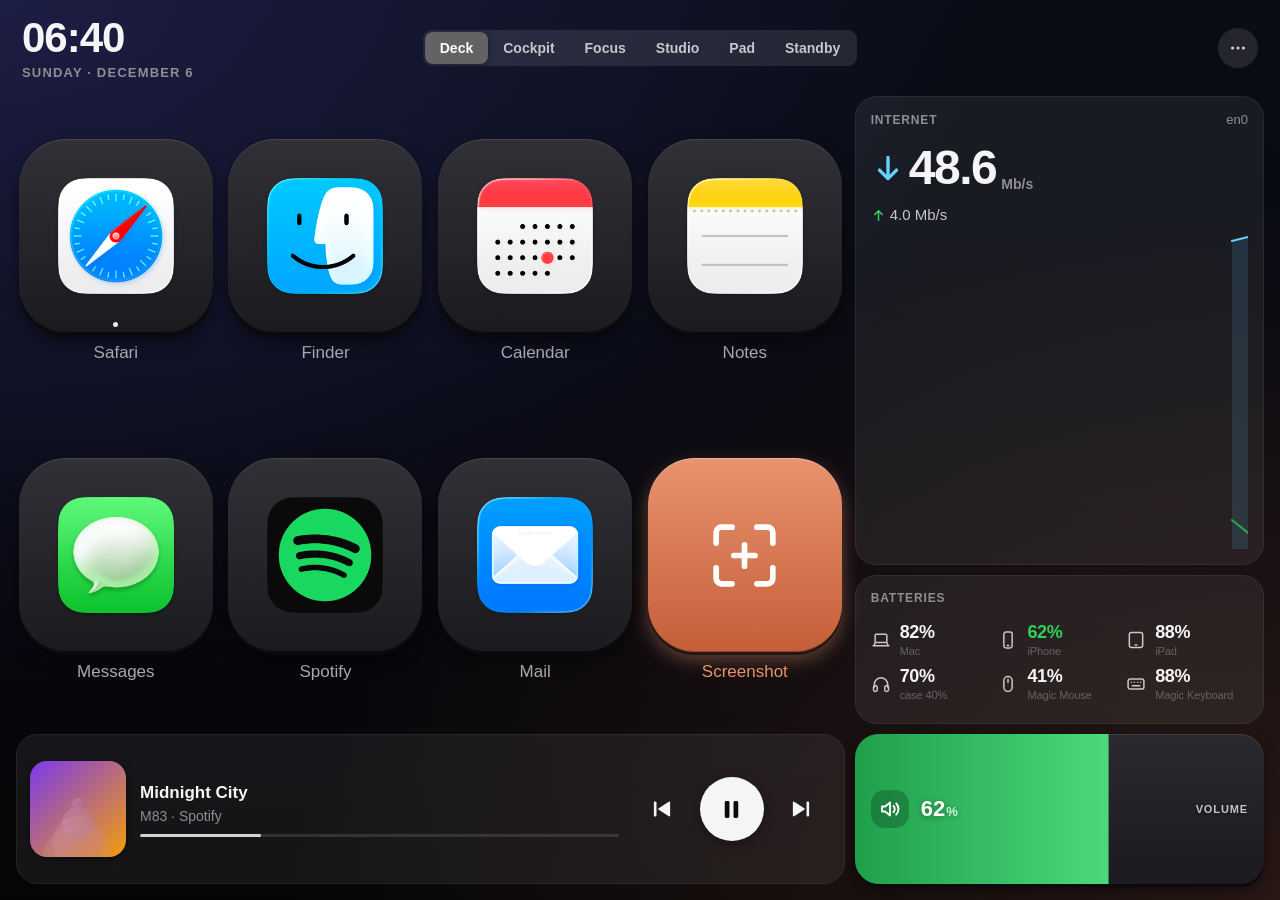
==== docs/demo-app/index.html @ d620c7aa "Review fixes; live demo with iOS-style drag" ====
<!doctype html>
<html lang="en">
<head>
<meta charset="utf-8">
<meta name="robots" content="noindex">
<title>OldPadDeck</title>
<meta name="viewport" content="width=device-width, initial-scale=1, maximum-scale=1, user-scalable=no, viewport-fit=cover">
<meta name="apple-mobile-web-app-capable" content="yes">
<meta name="mobile-web-app-capable" content="yes">
<meta name="apple-mobile-web-app-status-bar-style" content="black-translucent">
<meta name="apple-mobile-web-app-title" content="OldPadDeck">
<meta name="format-detection" content="telephone=no">
<meta name="theme-color" content="#06080c">
<link rel="apple-touch-icon" href="apple-touch-icon.png">
<link rel="icon" type="image/png" href="icons/icon-192.png">
<link rel="stylesheet" href="app.css?v=3c3d4cd746">
</head>
<body>
<div id="app"></div>
<noscript>JavaScript is required.</noscript>
<script src="app.js?v=ea0d4390f9"></script>
</body>
</html>
---- docs/demo-app/app.css ----
:root{--accent: #3b82f6;--bg: #06080c;--card: #11151d;--card-hi: #171c27;--line: rgba(255, 255, 255, .06);--text: #e8ecf3;--dim: #8a93a6;--dim2: #5b6477;--red: #ef4444;--green: #22c55e;--radius: 18px;--ease: cubic-bezier(.2, .8, .2, 1)}*{box-sizing:border-box;-webkit-tap-highlight-color:transparent;-webkit-touch-callout:none}html,body{margin:0;padding:0;width:100%;height:100%;overflow:hidden;background:var(--bg);color:var(--text);font:15px/1.3 -apple-system,BlinkMacSystemFont,SF Pro Text,Helvetica Neue,Helvetica,Arial,sans-serif;-webkit-font-smoothing:antialiased;-webkit-text-size-adjust:100%;-webkit-user-select:none;user-select:none}body{position:fixed;top:0;left:0;right:0;bottom:0}#app{position:absolute;top:0;left:0;right:0;bottom:0;overflow:hidden;background:radial-gradient(ellipse at 20% -10%,#141b2b,#06080c00 55%),radial-gradient(ellipse at 100% 110%,#120f22,#06080c00 50%),var(--bg)}input,textarea{-webkit-user-select:text;user-select:text;font:inherit;color:inherit}img{-webkit-user-drag:none}.scroll{overflow-y:auto;-webkit-overflow-scrolling:touch}.scroll-x{overflow-x:auto;-webkit-overflow-scrolling:touch}.ell{white-space:nowrap;overflow:hidden;text-overflow:ellipsis}.ell2{display:-webkit-box;-webkit-line-clamp:2;-webkit-box-orient:vertical;overflow:hidden}.dim{color:var(--dim);font-weight:400}.muted-t{color:var(--dim2);font-size:13px;padding:6px 0}.err-t{color:#fca5a5;font-size:13px;margin:-4px 0 8px}.hint-t{color:var(--dim);font-size:13px;margin:0 0 10px}.spin{display:inline-block;width:12px;height:12px;border-radius:50%;border:2px solid rgba(255,255,255,.2);border-top-color:#fff;vertical-align:-1px;animation:spin .8s linear infinite}@keyframes spin{to{transform:rotate(360deg)}}.topbar{position:absolute;top:0;left:0;right:0;height:56px;display:flex;align-items:center;padding:0 12px;z-index:20;transition:opacity .4s ease}.standalone .topbar{top:20px}.topbar.faded{opacity:0}.tb-left{display:flex;align-items:baseline;flex-shrink:0;margin-right:14px}.tb-time{font-size:20px;font-weight:600;letter-spacing:-.02em;font-variant-numeric:tabular-nums}.tb-host{margin-left:8px;font-size:13px;color:var(--dim);max-width:160px;white-space:nowrap;overflow:hidden;text-overflow:ellipsis}.tabs{position:relative;flex:1;display:flex;align-items:center;height:44px;white-space:nowrap;padding:4px;background:#ffffff09;border-radius:22px;border:1px solid var(--line)}.tabs::-webkit-scrollbar{display:none}.tab-ind{position:absolute;left:0;top:4px;height:34px;border-radius:17px;background:linear-gradient(160deg,var(--accent),rgba(30,58,138,.95));box-shadow:0 4px 14px #2563eb59;transition:transform .35s var(--ease),width .35s var(--ease);pointer-events:none}.tab{position:relative;flex-shrink:0;height:34px;line-height:34px;padding:0 14px;margin-right:2px;border-radius:17px;color:var(--dim);font-size:15px;font-weight:500;transition:color .25s;cursor:pointer}.tab.on{color:#fff}.tab-ic{margin-right:6px;font-size:16px}.tab-edit{margin-left:6px;opacity:.8;font-size:13px}.tab.add{color:var(--accent);border:1px dashed rgba(59,130,246,.5);line-height:32px;margin-left:6px}.tb-right{display:flex;align-items:center;flex-shrink:0;margin-left:10px}.tb-btn{height:40px;min-width:40px;line-height:40px;text-align:center;border-radius:20px;background:#ffffff0d;border:1px solid var(--line);margin-left:8px;font-size:17px;color:var(--text);cursor:pointer;transition:background .2s,transform .12s}.tb-btn:active{transform:scale(.94)}.tb-btn.wide{padding:0 14px;font-size:15px;font-weight:600}.tb-btn.on{background:#f59e0b38;border-color:#f59e0b8c}.tb-btn.done,.tb-btn.accent{background:var(--accent);border-color:transparent;color:#fff}.conn-dot{width:10px;height:10px;border-radius:50%;margin:0 6px 0 4px;background:#64748b}.conn-dot.open{background:var(--green);box-shadow:0 0 8px #22c55ecc}.conn-dot.connecting{background:#f59e0b;animation:blink 1s ease infinite}.conn-dot.closed{background:var(--red)}@keyframes blink{50%{opacity:.3}}.stage-wrap{position:absolute}.stage{position:relative}.page{position:absolute;top:0;left:0;will-change:transform}.page.prev{pointer-events:none;z-index:0}.page.enter-r{animation:enterR .34s var(--ease) both;z-index:1}.page.enter-l{animation:enterL .34s var(--ease) both;z-index:1}@keyframes enterR{0%{transform:translate3d(70px,0,0);opacity:0}to{transform:none;opacity:1}}@keyframes enterL{0%{transform:translate3d(-70px,0,0);opacity:0}to{transform:none;opacity:1}}.modeview{position:relative}.wf{position:absolute}.wf-in{position:absolute;top:0;left:0;right:0;bottom:0}.wf.editing .wf-in{pointer-events:none;transform:scale(.965);transition:transform .25s var(--ease)}.wf.dragging{z-index:30;transition:none}.wf.dragging .wf-in{opacity:.92}.wf.resizing{z-index:30}.wf.settle{transition:transform .22s var(--ease)}.modeview.edit .wf:not(.dragging):not(.resizing):not(.settle-size){transition:transform .26s var(--ease)}.modeview.edit.snap .wf:not(.settle):not(.dragging):not(.resizing){transition:none}.wf.settle-size{transition:width .22s var(--ease),height .22s var(--ease)}.wf-edit{position:absolute;top:0;left:0;right:0;bottom:0;border-radius:var(--radius);border:2px dashed rgba(96,165,250,.55);background:#3b82f60f;cursor:move;animation:editIn .25s var(--ease) both}.wf.dragging .wf-edit{border-style:solid;border-color:var(--accent);background:#3b82f61f}@keyframes editIn{0%{opacity:0}to{opacity:1}}.wf-del,.wf-swap{position:absolute;top:5px;width:30px;height:30px;display:flex;align-items:center;justify-content:center;border-radius:50%;color:#fff;border:2px solid var(--bg);z-index:2;cursor:pointer;box-shadow:0 2px 8px #00000073}.wf-del{left:5px;background:#ef4444}.wf-swap{right:5px;background:var(--accent)}.wf-del:after,.wf-swap:after{content:"";position:absolute;top:-7px;left:-7px;right:-7px;bottom:-7px}.wf-del:active,.wf-swap:active{transform:scale(.9)}.wf-tag{position:absolute;top:11px;left:50%;transform:translate(-50%);white-space:nowrap;font-size:11px;color:#bfdbfe;background:#0f172ad9;padding:2px 7px;border-radius:8px}.wf-handle{position:absolute;right:-3px;bottom:-3px;width:44px;height:44px;cursor:nwse-resize;z-index:2}.wf-handle i{position:absolute;right:8px;bottom:8px;width:24px;height:24px;border-radius:50%;background:var(--accent);border:2px solid var(--bg)}.wf-handle i:after{content:"";position:absolute;right:5px;bottom:5px;width:8px;height:8px;border-right:2px solid #fff;border-bottom:2px solid #fff}.cells i{position:absolute;border-radius:14px;border:1px dashed rgba(255,255,255,.07)}.cells i.free{display:flex;align-items:center;justify-content:center;color:#93c5fd73;border-color:#60a5fa38;cursor:pointer;transition:background .15s ease,color .15s ease}.cells i.free:active{background:#3b82f629;color:#bfdbfe}.ghost{position:absolute;border-radius:var(--radius);background:#22c55e24;border:2px solid rgba(34,197,94,.7);z-index:25;transition:left .12s ease,top .12s ease,width .12s ease,height .12s ease;pointer-events:none}.ghost.bad{background:#ef444424;border-color:#ef4444bf}.edit-hint{position:absolute;bottom:18px;left:50%;transform:translate(-50%);background:#0f172af2;border:1px solid rgba(96,165,250,.4);color:#bfdbfe;padding:9px 16px;border-radius:20px;font-size:14px;z-index:40;white-space:nowrap;animation:toastIn .3s var(--ease) both;pointer-events:none}.card{position:absolute;top:0;left:0;right:0;bottom:0;border-radius:var(--radius);background:linear-gradient(170deg,var(--card-hi),var(--card) 60%);border:1px solid var(--line);padding:14px;overflow:hidden;display:flex;flex-direction:column}.card.bare{background:none;border-color:transparent}.lbl{display:flex;justify-content:space-between;align-items:center;font-size:11px;text-transform:uppercase;letter-spacing:.08em;color:#7c869a;font-weight:600;margin-bottom:6px;white-space:nowrap;min-height:15px}.lbl-t{overflow:hidden;text-overflow:ellipsis}.lbl-r{margin-left:8px;text-transform:none;letter-spacing:0;font-weight:500;color:var(--dim);overflow:hidden;text-overflow:ellipsis}.big{font-size:34px;font-weight:600;letter-spacing:-.03em;line-height:1.05;font-variant-numeric:tabular-nums}.big small{font-size:.5em;font-weight:500;color:var(--dim);letter-spacing:0}.big-s{font-size:24px;font-weight:600;letter-spacing:-.02em;font-variant-numeric:tabular-nums}.sub{font-size:13px;color:var(--dim);margin-top:4px;font-variant-numeric:tabular-nums}.sub.center{text-align:center}.sub-inline{font-size:12px}.v-inline{color:var(--text);font-size:15px}.kv{display:flex;justify-content:space-between;align-items:baseline;font-size:14px;padding:6px 0;border-bottom:1px solid var(--line)}.kv span{color:var(--dim);margin-right:10px}.kv b{font-weight:600;text-align:right;overflow:hidden;text-overflow:ellipsis;white-space:nowrap}.kv:last-child{border-bottom:0}.bar{height:8px;border-radius:4px;background:#ffffff12;overflow:hidden;margin-top:8px;flex-shrink:0}.bar i{display:block;height:100%;width:100%;border-radius:4px;background:var(--accent);transform-origin:0 50%;transition:transform .6s var(--ease)}.bar-lg{height:14px;border-radius:7px;margin-top:10px}.bar-thin{height:5px;margin-top:4px}.ring{position:relative;flex-shrink:0}.ring svg{display:block}.ring-v{transition:stroke-dashoffset .8s var(--ease),stroke .4s}.ring-c{position:absolute;top:0;left:0;right:0;bottom:0;display:flex;flex-direction:column;align-items:center;justify-content:center}.ring-v-t{font-weight:600;font-variant-numeric:tabular-nums}.chart{display:block}.chart-box{flex:1;margin-top:6px;min-height:0;overflow:hidden}.mini{align-items:center;justify-content:center;text-align:center;padding:8px}.mini-ic{font-size:22px;line-height:1}.mini-v{font-size:20px;font-weight:600;margin-top:4px;font-variant-numeric:tabular-nums;white-space:nowrap}.mini-l{font-size:11px;color:var(--dim);text-transform:uppercase;letter-spacing:.08em;margin-top:2px}.bare.mini{flex-direction:row}.bare.mini .mini-ic{font-size:18px;margin-right:6px}.bare.mini .mini-l{display:none}.bare.mini .mini-v{font-size:17px;font-weight:500;color:#aeb7c9;margin-top:0}.unavail{align-items:center;justify-content:center;text-align:center}.ua-icon{font-size:28px;opacity:.6}.key{position:absolute;top:0;left:0;right:0;bottom:0;border-radius:20px;display:flex;flex-direction:column;align-items:center;justify-content:center;overflow:hidden;cursor:pointer;background:linear-gradient(160deg,#252c3b,#141821);box-shadow:inset 0 1px #ffffff14,0 2px 6px #00000059;color:#b9c2d3;transition:transform .14s var(--ease),background .3s,color .3s}.key:before{content:"";position:absolute;left:22%;right:22%;top:0;height:2px;border-radius:0 0 2px 2px;background:var(--k1);opacity:.55}.key.down{transform:scale(.93)}.key.lit{background:linear-gradient(160deg,var(--k1),var(--k2));color:#fff;box-shadow:inset 0 1px #ffffff40,0 0 22px -2px var(--k1)}.key.lit:before{opacity:0}.key.row{flex-direction:row;justify-content:flex-start;padding:0 16px}.key.row .k-icon{margin:0 12px 0 0}.key.row .k-label{text-align:left}.k-icon{line-height:1;margin-bottom:7px;display:flex;align-items:center;justify-content:center}.k-emoji{line-height:1}.k-app{display:block;border-radius:22%}.k-app-wrap{position:relative;display:block;flex-shrink:0}.k-app-wrap .k-app{position:absolute;top:0;left:0}.k-app.pending{opacity:0}.k-app-fb{position:absolute;top:0;left:0;right:0;bottom:0;display:flex;align-items:center;justify-content:center}.k-label{font-weight:500;text-align:center;padding:0 6px;max-width:100%;overflow:hidden;text-overflow:ellipsis;white-space:nowrap;line-height:1.15}.k-dot{position:absolute;bottom:7px;left:50%;width:5px;height:5px;margin-left:-2.5px;border-radius:50%;background:#e2e8f0;box-shadow:0 0 6px #fff}.k-flash{position:absolute;top:0;left:0;right:0;bottom:0;border-radius:inherit;background:radial-gradient(circle at 50% 50%,#ffffff59,#fff0 70%);opacity:0;pointer-events:none;animation:flash .45s ease-out}@keyframes flash{0%{opacity:1;transform:scale(.6)}to{opacity:0;transform:scale(1.4)}}.shake-0,.shake-1{animation:shake .4s ease}.shake-1{animation-name:shake2}@keyframes shake{0%,to{transform:translate(0)}10%,80%{box-shadow:inset 0 0 0 3px #ef4444,0 0 18px #ef444499}20%,60%{transform:translate(-6px)}40%{transform:translate(6px)}}@keyframes shake2{0%,to{transform:translate(0)}10%,80%{box-shadow:inset 0 0 0 3px #ef4444,0 0 18px #ef444499}20%,60%{transform:translate(-6px)}40%{transform:translate(6px)}}.keys{position:absolute;top:0;left:0;right:0;bottom:0;display:grid;grid-gap:8px}.keys.card{padding:8px;display:grid}.keys>.key{position:relative;top:auto;left:auto;right:auto;bottom:auto}.slider{position:absolute;top:0;left:0;right:0;bottom:0;border-radius:22px;overflow:hidden;background:#161b25;border:1px solid var(--line);cursor:pointer;transition:transform .2s var(--ease)}.slider.drag{transform:scale(1.02)}.sl-track{position:absolute;top:0;left:0;right:0;bottom:0}.sl-fill{position:absolute;top:0;left:0;right:0;bottom:0;background:linear-gradient(0deg,var(--k2),var(--k1));transition:transform .18s ease-out}.slider.vert .sl-fill{transform-origin:50% 100%}.slider.horiz .sl-fill{transform-origin:0 50%;background:linear-gradient(90deg,var(--k2),var(--k1))}.slider.drag .sl-fill{transition:none}.slider.muted .sl-fill{background:linear-gradient(0deg,#2b3242,#3b4357)}.slider.disabled{opacity:.45}.sl-info{position:absolute;left:0;right:0;bottom:0;padding:12px 6px 14px;text-align:center;pointer-events:auto}.slider.horiz .sl-info{top:0;display:flex;align-items:center;padding:0 16px;text-align:left}.sl-icon{font-size:26px;line-height:1;margin-bottom:6px;display:inline-block;padding:6px;border-radius:14px;background:#0000002e}.slider.horiz .sl-icon{margin:0 12px 0 0}.sl-val{font-size:24px;font-weight:700;color:#fff;font-variant-numeric:tabular-nums;text-shadow:0 1px 6px rgba(0,0,0,.35)}.sl-val small{font-size:13px;font-weight:600;opacity:.8;margin-left:1px}.sl-lbl{font-size:11px;text-transform:uppercase;letter-spacing:.08em;color:#ffffffbf;margin-top:2px;font-weight:600;text-shadow:0 1px 4px rgba(0,0,0,.4)}.slider.horiz .sl-lbl{margin:0 0 0 auto}.slider.small .sl-icon{font-size:18px;padding:3px;margin-bottom:2px}.slider.small .sl-val{font-size:16px}.slider.small .sl-info{padding:6px 2px 8px}.out-list{flex:1;min-height:0}.out-row{display:flex;align-items:center;height:44px;padding:0 12px;margin-bottom:6px;border-radius:12px;background:#ffffff09;border:1px solid transparent;transition:background .25s,border-color .25s,transform .12s;cursor:pointer}.out-row.down{transform:scale(.97)}.out-row.on{background:#22c55e24;border-color:#22c55e73}.out-ic{font-size:18px;margin-right:10px}.out-name{flex:1;font-size:15px;font-weight:500;white-space:nowrap;overflow:hidden;text-overflow:ellipsis}.out-sub{font-size:12px;font-weight:400;opacity:.6}.out-dot{width:10px;height:10px;border-radius:50%;border:2px solid #3b4357;flex-shrink:0;margin-left:8px}.out-row.on .out-dot{background:var(--green);border-color:var(--green);box-shadow:0 0 8px var(--green)}.windows{padding:10px}.tiles{flex:1;display:grid;grid-template-columns:repeat(3,1fr);grid-gap:7px;min-height:0}.tile{position:relative;border-radius:11px;background:#ffffff0a;display:flex;align-items:center;justify-content:center;transition:transform .12s,background .2s;cursor:pointer;overflow:hidden}.tile.down{transform:scale(.92);background:#3b82f640}.tile-screen{position:relative;width:70%;height:56%;border-radius:4px;border:1.5px solid #4b5568}.tile-screen i{position:absolute;background:linear-gradient(160deg,#60a5fa,#2563eb);border-radius:2px}.cores{flex:1;display:flex;align-items:flex-end;min-height:24px;margin-top:10px}.cores i{flex:1;height:100%;margin-right:3px;border-radius:3px;background:#ffffff0d;position:relative;overflow:hidden}.cores i:last-child{margin-right:0}.cores b{position:absolute;left:0;right:0;bottom:0;height:100%;border-radius:3px;transform-origin:50% 100%;transition:transform .7s var(--ease)}.mem-body{flex:1;display:flex;align-items:center;justify-content:center;min-height:0}.bat-row{display:flex;align-items:center;justify-content:space-between}.batt{position:relative;width:58px;height:26px;border:2px solid #64748b;border-radius:7px;padding:2px;margin-left:10px;flex-shrink:0}.batt:after{content:"";position:absolute;right:-6px;top:7px;width:3px;height:8px;border-radius:0 2px 2px 0;background:#64748b}.batt i{display:block;height:100%;width:100%;border-radius:3px;transform-origin:0 50%;transition:transform .8s var(--ease)}.batt .bolt{position:absolute;top:0;left:0;right:0;text-align:center;line-height:20px;font-size:14px;color:#fff;text-shadow:0 0 4px #000}.batt.charging i{animation:charge 2.4s ease-in-out infinite}@keyframes charge{50%{opacity:.65}}.stat-tiles{flex:1;display:grid;grid-gap:8px;margin-top:12px;align-content:end}.stat{background:#ffffff0a;border-radius:12px;padding:9px;min-width:0}.stat span{display:block;font-size:11px;color:var(--dim);white-space:nowrap;overflow:hidden;text-overflow:ellipsis}.stat b{display:block;font-size:18px;font-weight:600;margin-top:3px;white-space:nowrap;font-variant-numeric:tabular-nums}.net-rates{display:flex;align-items:baseline;font-size:22px;font-weight:600;font-variant-numeric:tabular-nums;letter-spacing:-.02em}.net-rates .rx{color:#7dd3fc;margin-right:18px}.net-rates .tx{color:#f9a8d4}.net-rates.stack{flex-direction:column;align-items:flex-start;font-size:17px}.net-rates.stack .rx{margin:0 0 2px}.output.compact{justify-content:center;padding:10px}.output.compact .out-row{margin:0;height:100%;max-height:64px}.out-cycle{color:var(--dim);margin-left:8px;font-size:16px}.weather.narrow{align-items:center;text-align:center;padding:8px}.weather.narrow .wx-main{flex-direction:column}.disk-row{display:flex;align-items:baseline}.procs{flex:1;min-height:0}.proc{position:relative;display:flex;align-items:center;height:30px;margin-bottom:4px;padding:0 10px;border-radius:8px;font-size:14px;overflow:hidden;transition:transform .12s,background .2s}.proc.down{background:#ef444433;transform:scale(.98)}.proc-bar{position:absolute;left:0;top:0;bottom:0;width:100%;background:linear-gradient(90deg,#3b82f62e,#3b82f60f);transform-origin:0 50%;transition:transform .7s var(--ease)}.proc-n{position:relative;flex:1;white-space:nowrap;overflow:hidden;text-overflow:ellipsis}.proc-n{min-width:40px}.proc-c{position:relative;width:56px;flex-shrink:0;text-align:right;font-variant-numeric:tabular-nums;font-weight:600}.proc-m{position:relative;width:74px;flex-shrink:0;text-align:right;color:var(--dim);font-variant-numeric:tabular-nums}.bt-row{display:flex;align-items:center;margin-bottom:9px}.bt-ic{font-size:18px;width:28px}.bt-main{flex:1;min-width:0}.bt-top{display:flex;justify-content:space-between;font-size:13px}.bt-top b{white-space:nowrap;flex-shrink:0}.bt-n{white-space:nowrap;overflow:hidden;text-overflow:ellipsis;margin-right:6px}.art{position:relative;flex-shrink:0;border-radius:12px;overflow:hidden;background-size:cover;display:flex;align-items:center;justify-content:center}.art img{position:absolute;top:0;left:0;width:100%;height:100%;object-fit:cover}.art-note{color:#ffffffd9;font-weight:700}.np-compact{flex-direction:row;align-items:center;padding:12px}.np-txt{flex:1;min-width:0;margin:0 12px}.np-title{font-size:16px;font-weight:600}.np-sub{font-size:13px;color:var(--dim);margin-top:2px}.np-ambient{position:absolute;top:0;left:0;right:0;bottom:0;display:flex;align-items:center;justify-content:center;color:#aeb7c9;font-size:17px;padding:0 8px}.np-ambient .ell{margin-left:8px}.np-prog{position:relative;height:6px;border-radius:3px;background:#ffffff1f;overflow:hidden;margin-top:14px}.np-prog.thin{height:4px;margin-top:8px}.np-prog i{position:absolute;top:0;left:0;bottom:0;width:100%;background:#fff;border-radius:3px;transform-origin:0 50%;transition:transform 1s linear}.np-times{display:flex;justify-content:space-between;font-size:12px;color:var(--dim);margin-top:6px;font-variant-numeric:tabular-nums}.np-big{align-items:center;justify-content:center;padding:22px}.np-glow{position:absolute;top:0;left:0;right:0;bottom:0;opacity:.22;transition:opacity 1s}.np-fade{position:absolute;top:0;left:0;right:0;bottom:0;background:linear-gradient(180deg,#11151d33,#11151dd9 55%,#11151d)}.np-big.side .np-fade{background:linear-gradient(90deg,#11151d33,#11151dd9 55%,#11151d)}.np-art-wrap{position:relative}.np-art-wrap .art{box-shadow:0 18px 40px -12px #000000b3;border-radius:18px}.np-big.playing .np-art-wrap{animation:breathe 6s ease-in-out infinite}@keyframes breathe{50%{transform:scale(1.015)}}.np-info{position:relative;width:100%;margin-top:18px}.np-big.side{flex-direction:row}.np-big.side .np-info{margin:0 0 0 26px;flex:1;min-width:0}.np-title2{font-weight:700;letter-spacing:-.02em;line-height:1.15}.np-sub2{font-size:15px;color:#b6bfd0;margin-top:4px}.transport{display:flex;align-items:center;justify-content:center;margin-top:10px}.tbtn{display:flex;align-items:center;justify-content:center;border-radius:50%;margin:0 10px;background:#ffffff0f;transition:transform .12s var(--ease),background .2s;cursor:pointer;flex-shrink:0}.tbtn.big{background:#f8fafc;color:#0b0d12;box-shadow:0 6px 20px -6px #ffffff59}.tbtn.down{transform:scale(.88)}.media-w{flex-direction:row;align-items:center;justify-content:center;padding:10px}.media-w .transport{margin-top:0}.media-w.with-title{justify-content:space-between}.media-t{min-width:0;flex:1;margin-right:10px}.pomodoro{align-items:center}.pomodoro .lbl{align-self:stretch}.pomo-ring{flex:1;display:flex;align-items:center;justify-content:center;min-height:0}.pomo-time{font-weight:700;letter-spacing:-.03em;font-variant-numeric:tabular-nums}.pomo-phase{font-size:13px;font-weight:700;text-transform:uppercase;letter-spacing:.12em;margin-top:2px}.pomodoro.ph-work .ring.run:after{content:"";position:absolute;top:0;left:0;right:0;bottom:0;border-radius:50%;box-shadow:0 0 44px -4px #f9731680;opacity:0;animation:glowO 3s ease-in-out infinite;pointer-events:none}@keyframes glowO{50%{opacity:1}}.pomo-dnd{font-size:13px;color:#fb923c;margin:6px 0 2px}.pomo-btns{display:flex;justify-content:center;margin-top:10px}.pbtn{height:46px;line-height:46px;padding:0 20px;border-radius:23px;margin:0 5px;background:#ffffff12;font-weight:600;font-size:15px;transition:transform .12s;cursor:pointer;white-space:nowrap}.pbtn.primary{background:linear-gradient(160deg,#fb923c,#c2410c);color:#fff;box-shadow:0 6px 18px -6px #f9731699}.ph-break .pbtn.primary{background:linear-gradient(160deg,#4ade80,#15803d)}.pbtn.down{transform:scale(.93)}.pomodoro.compact{justify-content:center;padding:8px}.rem-list{flex:1;min-height:0}.rem{display:flex;align-items:center;min-height:40px;padding:6px 4px;border-bottom:1px solid var(--line);transition:transform .12s,opacity .3s;cursor:pointer}.rem.down{transform:scale(.98)}.rem-box{width:24px;height:24px;border-radius:50%;border:2px solid #4b5568;margin-right:12px;text-align:center;line-height:20px;font-size:13px;font-weight:800;flex-shrink:0;transition:background .25s,border-color .25s}.rem.done .rem-box{background:#f97316;border-color:#f97316;color:#fff}.rem-t{font-size:15px;white-space:nowrap;overflow:hidden;text-overflow:ellipsis;min-width:0}.rem.done .rem-t{color:var(--dim2);text-decoration:line-through}.fs-row{display:flex;align-items:flex-end;justify-content:space-between;flex:1}.focusstats.tall .fs-row{flex-direction:column;align-items:flex-start;justify-content:space-around}.clock{align-items:center;justify-content:center;text-align:center}.clock-t{font-weight:600;letter-spacing:-.04em;line-height:1;font-variant-numeric:tabular-nums;white-space:nowrap}.clock.ambient .clock-t{font-weight:200;background:linear-gradient(180deg,#fff,#9fb0cf);-webkit-background-clip:text;color:transparent}.clock-d{color:var(--dim);margin-top:.5em}.weather{justify-content:center}.wx-main{display:flex;align-items:center}.wx-e{line-height:1;margin-right:8px}.wx-t{font-weight:600;letter-spacing:-.03em;font-variant-numeric:tabular-nums}.weather.ambient{align-items:center}.weather.ambient .wx-t{font-weight:300;color:#cbd5e1}.weather.ambient .sub{text-align:center}.trackpad{padding:0}.tp-surface{position:relative;flex:1;margin:8px;border-radius:14px;border:1px dashed #333a4a;background:radial-gradient(ellipse at 50% 40%,#3b82f60d,#0000 70%);overflow:hidden;transition:border-color .3s,background .3s}.trackpad.active .tp-surface{border-color:#60a5fa99}.tp-hint{position:absolute;top:50%;left:0;right:0;transform:translateY(-50%);text-align:center;color:#5b6477;font-size:15px;padding:0 20px;pointer-events:none;transition:opacity .3s}.trackpad.active .tp-hint{opacity:.25}.tp-ic{font-size:34px;margin-bottom:10px;opacity:.6}.tp-hint2{font-size:12px;margin-top:8px;color:#4b5466}.tp-dots i{position:absolute;top:0;left:0;width:56px;height:56px;border-radius:50%;background:radial-gradient(circle,#93c5fd73,#3b82f600 70%);opacity:0;transition:opacity .2s;pointer-events:none}.tp-btns{display:flex;height:56px;margin:0 8px 8px}.tp-btn{flex:1;border-radius:12px;background:#ffffff0d;text-align:center;line-height:56px;color:var(--dim);font-weight:600;transition:transform .12s,background .2s;cursor:pointer}.tp-btn:first-child{margin-right:8px}.tp-btn.down{transform:scale(.97);background:#3b82f640;color:#fff}.textinput{justify-content:center;padding:8px 10px}.ti-form{display:flex;align-items:center;margin:0;height:100%;max-height:64px}.ti-ic{font-size:20px;margin:0 10px 0 4px}.ti-form input{flex:1;min-width:0;height:100%;border:0;outline:0;border-radius:12px;background:#ffffff0f;padding:0 14px;font-size:17px;-webkit-appearance:none}.ti-k,.ti-send{height:100%;min-width:52px;padding:0 14px;display:flex;align-items:center;justify-content:center;border-radius:12px;margin-left:8px;background:#ffffff0f;font-size:18px;transition:transform .12s,background .2s;cursor:pointer}.ti-send{font-size:15px;font-weight:700;color:var(--dim)}.ti-send.ready{background:var(--accent);color:#fff}.ti-k.down,.ti-send.down{transform:scale(.94)}.banner{position:absolute;top:64px;left:50%;transform:translate(-50%);z-index:60;background:#7f1d1df2;color:#fff;padding:9px 18px;border-radius:20px;font-size:14px;font-weight:600;white-space:nowrap;animation:toastIn .3s var(--ease) both}.standalone .banner{top:84px}.asleep{position:absolute;top:0;left:0;right:0;bottom:0;z-index:70;background:radial-gradient(circle at 30% 20%,#131b2c,#04060a 70%);display:flex;flex-direction:column;align-items:center;justify-content:center;text-align:center;animation:fadeIn .6s ease both}.asleep-time{font-size:150px;font-weight:200;letter-spacing:-.05em;line-height:1;font-variant-numeric:tabular-nums}.asleep-date{font-size:22px;color:var(--dim);margin-top:12px}.asleep-msg{margin-top:46px;font-size:18px;font-weight:600;color:#cbd5e1}.asleep-hint{margin-top:8px;font-size:14px;color:var(--dim2);max-width:420px}.asleep-dot{margin-top:18px}@keyframes fadeIn{0%{opacity:0}to{opacity:1}}.toast{position:absolute;bottom:24px;left:50%;transform:translate(-50%);z-index:80;background:#1e2432f7;border:1px solid rgba(255,255,255,.1);padding:11px 18px;border-radius:22px;font-size:15px;white-space:nowrap;display:flex;align-items:center;animation:toastIn .3s var(--ease) both;box-shadow:0 10px 30px #00000080;max-width:90%}.toast span:first-child{overflow:hidden;text-overflow:ellipsis}.toast.error{background:#7f1d1df7}.toast.say{background:#1e2950f7;border-color:#60a5fa66}.toast-undo{margin-left:16px;color:#93c5fd;font-weight:700;cursor:pointer}@keyframes toastIn{0%{opacity:0;transform:translate(-50%,12px)}to{opacity:1;transform:translate(-50%)}}.crash-notice{position:fixed;bottom:24px;left:50%;transform:translate(-50%);z-index:200;background:#7f1d1df7;color:#fff;padding:11px 18px;border-radius:22px;font:600 15px -apple-system,sans-serif;white-space:nowrap;box-shadow:0 10px 30px #00000080;cursor:pointer}.idle-shield{position:absolute;top:0;left:0;right:0;bottom:0;z-index:50}.tts{position:absolute;top:0;left:0;right:0;bottom:0;z-index:90;background:#04060af0;display:flex;flex-direction:column;align-items:center;justify-content:center;cursor:pointer;animation:fadeIn .4s ease both}.tts-name{font-size:26px;font-weight:700;margin-top:18px;letter-spacing:-.02em}.tts-pulse{position:relative;margin-top:46px;padding:14px 28px;border-radius:30px;background:var(--accent);font-weight:700;font-size:18px}.tts-pulse i{position:absolute;top:0;left:0;right:0;bottom:0;border-radius:30px;border:2px solid var(--accent);animation:pulse 1.8s ease-out infinite}.tts-pulse span{position:relative}@keyframes pulse{0%{transform:scale(1);opacity:.9}to{transform:scale(1.35,1.7);opacity:0}}.tts-hint{margin-top:18px;color:var(--dim);font-size:14px}.splash{position:absolute;top:0;left:0;right:0;bottom:0;display:flex;flex-direction:column;align-items:center;justify-content:center}.splash-name{font-size:24px;font-weight:700;margin-top:18px}.splash-sub{color:var(--dim);margin-top:12px}.sheet-wrap{position:absolute;top:0;left:0;right:0;bottom:0;z-index:100;display:flex;align-items:center;justify-content:center}.sheet-bg{position:absolute;top:0;left:0;right:0;bottom:0;background:#0000009e;animation:fadeIn .2s ease both}.sheet{position:relative;width:560px;max-width:94%;max-height:88%;display:flex;flex-direction:column;background:#121722;border:1px solid rgba(255,255,255,.08);border-radius:22px;box-shadow:0 24px 60px #0009;animation:sheetIn .32s var(--ease) both}.sheet.wide{width:720px}@keyframes sheetIn{0%{opacity:0;transform:translate3d(0,40px,0) scale(.98)}to{opacity:1;transform:none}}.sheet-h{display:flex;align-items:center;justify-content:space-between;padding:16px 18px 12px;border-bottom:1px solid var(--line)}.sheet-t{font-size:19px;font-weight:700;white-space:nowrap;overflow:hidden;text-overflow:ellipsis;margin-right:12px}.sheet-ic{margin-right:8px}.sheet-b{padding:6px 18px 18px;flex:1;min-height:0}.sheet-f{padding:12px 18px;border-top:1px solid var(--line);display:flex;justify-content:flex-end}.sheet.confirm{width:420px;padding:24px}.confirm-t{font-size:18px;font-weight:600;margin-bottom:20px;line-height:1.35}.sec-t{font-size:13px;font-weight:700;text-transform:uppercase;letter-spacing:.08em;color:#7c869a;margin:22px 0 8px}.about{color:var(--dim);font-size:13px}.btn{display:inline-block;height:44px;line-height:44px;padding:0 18px;border-radius:12px;background:#ffffff12;font-weight:600;font-size:15px;text-align:center;cursor:pointer;transition:transform .12s,background .2s;white-space:nowrap}.btn:active{transform:scale(.96)}.btn.small{height:36px;line-height:36px;padding:0 14px;font-size:14px;border-radius:10px}.btn.accent{background:var(--accent);color:#fff}.btn.danger{color:#fca5a5;background:#ef44441f}.btn.danger.solid{background:#dc2626;color:#fff}.btn.disabled{opacity:.35;pointer-events:none}.btn-row{display:flex;align-items:center}.btn-row .btn{margin-right:8px}.btn-row.end{justify-content:flex-end}.btn-row.end .btn{margin:0 0 0 10px}.inline{display:flex;align-items:center}.inline .tin{flex:1;margin-right:8px}.frow{display:flex;align-items:center;justify-content:space-between;padding:10px 0;border-bottom:1px solid var(--line)}.frow.col{flex-direction:column;align-items:stretch}.frow.col .frow-l{margin-bottom:8px}.frow-l{font-size:15px;font-weight:500;color:#cfd6e4;margin-right:14px;flex-shrink:0}.frow-h{font-size:12px;color:var(--dim);font-weight:400;margin-top:2px}.frow-c{min-width:0}.frow:not(.col) .frow-c{flex:1;display:flex;justify-content:flex-end}.tin{height:42px;border-radius:10px;border:1px solid rgba(255,255,255,.1);background:#0b0e15;padding:0 12px;font-size:16px;outline:0;width:100%;max-width:360px;-webkit-appearance:none}.tin:focus{border-color:var(--accent)}.tin.emoji{width:70px;text-align:center;font-size:24px;flex-shrink:0}.emoji-in{display:flex;align-items:center}.emoji-sug{flex:1;white-space:nowrap;margin-left:10px;padding:4px 0}.es{display:inline-block;font-size:24px;padding:4px 6px;border-radius:8px;cursor:pointer}.es.on{background:#3b82f64d}.switch{position:relative;width:52px;height:32px;border-radius:16px;background:#2b3242;transition:background .25s;cursor:pointer;flex-shrink:0}.switch i{position:absolute;top:3px;left:3px;width:26px;height:26px;border-radius:50%;background:#fff;transition:transform .25s var(--ease);box-shadow:0 2px 4px #0000004d}.switch.on i{transform:translate(20px)}.chips{display:flex;flex-wrap:wrap;justify-content:flex-end;margin:-3px}.frow.col .chips,.chips.wrap{justify-content:flex-start}.chip{padding:8px 12px;margin:3px;border-radius:10px;background:#ffffff0f;font-size:14px;cursor:pointer;transition:background .2s;white-space:nowrap}.chip.on{background:var(--accent);color:#fff}.stepper{display:flex;align-items:center}.st-b{width:40px;height:36px;line-height:36px;text-align:center;border-radius:10px;background:#ffffff12;font-size:20px;cursor:pointer}.st-v{min-width:64px;text-align:center;font-weight:600;font-variant-numeric:tabular-nums}.swatches{display:flex;flex-wrap:wrap;justify-content:flex-end}.sw{width:32px;height:32px;border-radius:50%;margin:3px;cursor:pointer;border:2px solid transparent;transition:transform .15s}.sw.on{border-color:#fff;transform:scale(1.12)}.act-grid{display:grid;grid-template-columns:repeat(5,1fr);grid-gap:6px}.act{display:flex;flex-direction:column;align-items:center;justify-content:center;text-align:center;padding:8px 4px;border-radius:12px;background:#ffffff0b;border:1px solid transparent;cursor:pointer;min-height:64px}.act.on{background:#3b82f62e;border-color:var(--accent)}.act-ic{font-size:20px}.act-l{font-size:11px;color:#cbd5e1;margin-top:4px;line-height:1.15}.act-detail{margin-top:12px;padding:12px;border-radius:14px;background:#ffffff08}.picker-list{max-height:260px;overflow-y:auto;-webkit-overflow-scrolling:touch;margin-top:8px}.pick-row{display:flex;align-items:center;padding:6px 8px;border-radius:10px;cursor:pointer}.pick-row img{margin-right:12px;border-radius:7px}.pick-row.current{background:#ffffff0d}.pick-row .chev{margin-left:auto;color:var(--accent);font-size:14px}.combo{display:flex;flex-direction:column}.combo-prev{font-size:26px;font-weight:600;margin:8px 0;letter-spacing:.08em}.kprev-row{display:flex;flex-wrap:wrap;margin:-4px}.kprev{width:72px;height:72px;margin:4px;border-radius:14px;display:flex;flex-direction:column;align-items:center;justify-content:center;font-size:24px;cursor:pointer;border:2px solid transparent;overflow:hidden}.kprev small{font-size:10px;margin-top:3px;max-width:64px;overflow:hidden;text-overflow:ellipsis;white-space:nowrap;color:#e2e8f0}.kprev.on{border-color:#fff}.kprev.add{background:#ffffff0d;border:1px dashed rgba(255,255,255,.2);color:var(--accent)}.key-sub{margin-top:12px;padding:10px 12px;border-radius:14px;background:#ffffff08}.key-sub-bar{display:flex}.key-sub-bar .btn{margin-right:8px}.catalog .cat{margin-top:14px}.cat-t{font-size:12px;font-weight:700;text-transform:uppercase;letter-spacing:.08em;color:#7c869a;margin-bottom:8px}.cat-g{display:grid;grid-template-columns:repeat(4,1fr);grid-gap:8px}.cat-i{display:flex;flex-direction:column;align-items:center;padding:12px 6px;border-radius:14px;background:linear-gradient(160deg,#1c2230,#141821);border:1px solid var(--line);cursor:pointer;transition:transform .12s;text-align:center}.cat-i:active{transform:scale(.96)}.cat-i.on{border-color:var(--accent)}.cat-ic{font-size:28px}.cat-l{font-size:13px;font-weight:600;margin-top:6px}.cat-s{font-size:11px;color:var(--dim2);margin-top:2px}.cat-app{border-radius:9px}.cat-app+.cat-l{max-width:100%;overflow:hidden;text-overflow:ellipsis;white-space:nowrap}.cat-hint{margin-top:10px;text-transform:none;letter-spacing:0;font-weight:600}.pairing,.install{position:absolute;top:0;left:0;right:0;bottom:0;display:flex;align-items:center;justify-content:center}.pair-side{width:400px;margin-right:60px;text-align:center;display:flex;flex-direction:column;align-items:center}.pair-app{font-size:15px;color:var(--dim);margin-top:14px;font-weight:600}.pair-title{font-size:30px;font-weight:700;letter-spacing:-.02em;margin-top:8px;text-align:center}.pair-hint{font-size:16px;color:var(--dim);margin-top:10px;line-height:1.4}.pin-dots{display:flex;justify-content:center;margin-top:30px}.pin-dots i{width:18px;height:18px;border-radius:50%;border:2px solid #4b5568;margin:0 8px;transition:background .15s,border-color .15s,transform .15s}.pin-dots i.on{background:var(--accent);border-color:var(--accent);transform:scale(1.1)}.pair-err{min-height:22px;margin-top:16px;color:#fca5a5;font-size:15px;line-height:1.35;text-align:center}.pinpad{display:grid;grid-template-columns:repeat(3,96px);grid-template-rows:repeat(4,96px);grid-gap:16px}.pk{border-radius:50%;background:linear-gradient(160deg,#252c3b,#141821);box-shadow:inset 0 1px #ffffff14;display:flex;align-items:center;justify-content:center;font-size:36px;font-weight:400;cursor:pointer;transition:transform .1s,background .15s}.pk:active{transform:scale(.92);background:var(--accent)}.pk.del{background:none;box-shadow:none;font-size:28px;color:var(--dim)}.install{flex-direction:column;text-align:center;padding:0 40px}.steps{list-style:none;padding:0;margin:28px 0 18px;text-align:left}.steps li{display:flex;align-items:center;font-size:19px;margin-bottom:18px}.step-n{width:34px;height:34px;line-height:34px;text-align:center;border-radius:50%;background:var(--accent);font-weight:700;margin-right:16px;flex-shrink:0;font-size:16px}.share-ic,.add-ic{margin-left:10px;color:#60a5fa;display:inline-flex}.install-arrow{position:absolute;top:8px;right:120px;font-size:34px;color:#60a5fa;animation:bob 1.4s ease-in-out infinite}@keyframes bob{50%{transform:translateY(-8px)}}@media(max-width:800px){.pairing{flex-direction:column}.pair-side{margin:0 0 30px;width:90%}.tab{padding:0 11px}.act-grid{grid-template-columns:repeat(4,1fr)}.cat-g{grid-template-columns:repeat(3,1fr)}}:root{--bg: #050507;--text: #f5f5f7;--dim: #8e8e93;--dim2: #636366;--label: #aeaeb2;--line: rgba(255, 255, 255, .08);--card-bg: rgba(255, 255, 255, .065);--card-edge: rgba(255, 255, 255, .12);--radius: 22px;--green: #30d158;--red: #ff453a}html,body{font-family:-apple-system,BlinkMacSystemFont,SF Pro Text,SF Pro Display,Helvetica Neue,Helvetica,Arial,sans-serif}#app{background:radial-gradient(ellipse at 0% 0%,#5e5ce638,#0000 55%),radial-gradient(ellipse at 100% 100%,#d977572b,#0000 55%),linear-gradient(180deg,#0a0c16,#050507)}.ic{display:inline-block;vertical-align:middle;flex-shrink:0}.header{position:absolute;top:0;left:0;right:0;height:96px;padding:0 22px;display:flex;align-items:center;z-index:20;transition:opacity .4s ease}.standalone .header{top:20px}.header.compact{height:58px;padding:0 12px}.header.faded{opacity:0}.hd-left{flex:1 1 0;min-width:0}.hd-mid{flex:0 1 auto;min-width:0;display:flex;justify-content:center}.hd-right{flex:1 1 0;min-width:0;display:flex;justify-content:flex-end}.hd-clock{line-height:1}.hd-time{font-family:SF Pro Rounded,-apple-system,Helvetica Neue,sans-serif;font-size:42px;font-weight:700;letter-spacing:-1px;font-variant-numeric:tabular-nums}.hd-date{margin-top:7px;font-size:13px;font-weight:600;letter-spacing:.09em;text-transform:uppercase;color:var(--dim);white-space:nowrap}.header.compact .hd-time{font-size:26px;letter-spacing:-.5px}.hd-actions{display:flex;align-items:center}.cdot{display:inline-block;width:9px;height:9px;border-radius:50%;background:#636366;margin-right:8px;flex-shrink:0}.cdot.open{background:var(--green)}.cdot.connecting{background:#ffd60a;animation:blink 1s ease infinite}.cdot.closed{background:var(--red)}.hd-pinned{color:#ff9f0a;margin-right:12px;display:flex}.round-btn{width:40px;height:40px;border-radius:20px;display:flex;align-items:center;justify-content:center;color:#d1d1d6;background:#7676803d;cursor:pointer;transition:transform .12s,background .2s}.round-btn.on,.round-btn:active{background:#76768073}.pill{height:38px;padding:0 16px;border-radius:19px;display:flex;align-items:center;font-size:15px;font-weight:600;background:#7676803d;color:#fff;margin-left:8px;cursor:pointer;white-space:nowrap}.pill .ic{margin-right:6px}.pill.accent{background:#0a84ff}.seg{position:relative;display:flex;align-items:center;height:36px;padding:2px;border-radius:10px;background:#7676803d;white-space:nowrap;max-width:100%}.seg::-webkit-scrollbar{display:none}.seg-ind{position:absolute;left:0;top:2px;height:32px;border-radius:8px;background:#636366;box-shadow:0 1px 4px #0006;transition:transform .32s cubic-bezier(.2,.8,.2,1),width .32s cubic-bezier(.2,.8,.2,1);pointer-events:none}.seg-i{position:relative;flex-shrink:0;height:32px;line-height:32px;padding:0 15px;font-size:14px;font-weight:600;color:#c7c7cc;border-radius:8px;cursor:pointer;transition:color .25s;display:flex;align-items:center}.seg-i.on{color:#fff}.seg-edit{margin-left:6px;opacity:.8}.seg-i.add{color:#0a84ff;padding:0 12px}.dots{display:flex;align-items:center;height:32px}.dot-i{width:22px;height:32px;display:flex;align-items:center;justify-content:center;cursor:pointer}.dot-i i{display:block;width:7px;height:7px;border-radius:4px;background:#ffffff4d;transition:width .25s,background .25s}.dot-i.on i{width:18px;background:#fff}.dot-i.add{color:#0a84ff}.menu-wrap{position:absolute;top:0;left:0;right:0;height:100vh;z-index:120}.menu-bg{position:absolute;top:0;left:0;right:0;bottom:0}.menu{position:absolute;right:18px;top:74px;width:260px;border-radius:16px;background:#2c2c2e;box-shadow:0 0 0 .5px #ffffff1f,0 18px 40px #0009;overflow:hidden;animation:menuIn .2s cubic-bezier(.2,.8,.2,1) both;transform-origin:90% 0}.header.compact .menu{top:52px}@keyframes menuIn{0%{opacity:0;transform:scale(.92)}to{opacity:1;transform:none}}.menu-mac{display:flex;align-items:center;padding:14px 16px;border-bottom:.5px solid rgba(255,255,255,.1);background:#ffffff0a}.menu-mac .cdot{margin-right:12px}.menu-mac-t{flex:1;min-width:0}.menu-mac-t b{display:block;font-size:15px;font-weight:600;color:var(--text);white-space:nowrap;overflow:hidden;text-overflow:ellipsis}.menu-mac-t span{display:block;font-size:12px;color:#8e8e93;margin-top:2px}.menu-i{display:flex;align-items:center;height:50px;padding:0 16px;font-size:16px;color:var(--text);border-bottom:.5px solid rgba(255,255,255,.1);cursor:pointer}.menu-i:last-child{border-bottom:0}.menu-i:active{background:#ffffff14}.menu-i .ic{color:#c7c7cc;margin-right:12px}.menu-i span{flex:1}.menu-i .menu-check{color:#0a84ff;margin:0}.modes-hint{margin:0 0 10px}.mode-row{display:flex;align-items:center;padding:6px 0;border-bottom:.5px solid rgba(255,255,255,.08)}.mode-row:last-child{border-bottom:0}.mode-row-ic{width:44px;height:44px;border-radius:12px;background:#3a3a3c;display:flex;align-items:center;justify-content:center;font-size:22px;cursor:pointer;flex-shrink:0}.mode-row-n{flex:1;min-width:0;margin:0 10px}.mode-row-n .tin{width:100%}.mode-row-del{width:44px;height:44px;display:flex;align-items:center;justify-content:center;color:var(--red);cursor:pointer;flex-shrink:0}.mode-row-del.disabled{opacity:.3}.modes-count{margin-left:8px;opacity:.7;font-weight:500}.card{border-radius:var(--radius);background:var(--card-bg);border:0;box-shadow:inset 0 0 0 .5px var(--card-edge);padding:16px}.card.bare{background:none;box-shadow:none}.lbl{font-size:12px;font-weight:600;letter-spacing:.07em;color:var(--dim);margin-bottom:8px;min-height:16px}.lbl-r{color:var(--dim);font-size:13px}.big{font-weight:600;letter-spacing:-.03em}.big small{font-size:.42em;font-weight:600;color:var(--dim);margin-left:3px}.sub{color:#c7c7cc}.muted-t{color:var(--dim2)}.v-inline{color:var(--text)}.chart-box{margin-top:8px}.mini{padding:8px}.mini-ic{color:#c7c7cc}.mini-v{font-size:20px;font-weight:600;margin-top:6px}.mini-l{color:var(--dim)}.bare.mini .mini-ic{margin-right:8px;color:#8e8e93}.bare.mini .mini-v{margin-top:0}.unavail .ua-icon{color:var(--dim2);margin-bottom:6px}.kv{border-bottom:.5px solid var(--line);padding:9px 0;font-size:15px}.kv span{display:flex;align-items:center;color:var(--dim)}.kv span .ic{margin-right:9px;color:#8e8e93}.bar{background:#ffffff1a;height:6px;border-radius:3px}.ring-v-t small{font-size:.5em;color:var(--dim);margin-left:1px}.key{background:none;box-shadow:none;border-radius:0;overflow:visible;color:var(--label);justify-content:center}.key:before{content:none}.key.lit{background:none;box-shadow:none}.key .cap{position:relative;flex-shrink:0;display:flex;align-items:center;justify-content:center;color:#f5f5f7;background:linear-gradient(180deg,var(--k1),var(--k2));box-shadow:inset 0 1px #ffffff1c,inset 0 -1px #0009,0 3px #0a0a0c,0 8px 16px #0000008c;transition:transform .08s ease-out,box-shadow .08s ease-out;overflow:hidden}.key.colored .cap{color:#fff;box-shadow:inset 0 1px #ffffff4d,inset 0 -1px #00000040,0 3px #0000008c,0 8px 18px var(--glow)}.key.down{transform:none}.key.down .cap{transform:translateY(2px) scale(.97);box-shadow:inset 0 1px #ffffff0f,0 1px #0a0a0c,0 2px 6px #00000080}.key .k-app{display:block;border-radius:0}.key .k-app.k-site{border-radius:22%}.key .k-emoji{line-height:1}.key .k-label{margin-top:10px;font-weight:500;color:var(--label);white-space:nowrap;overflow:hidden;text-overflow:ellipsis;text-align:center;padding:0 2px}.key.colored .k-label{color:var(--k1)}.key.lit .k-label{color:#fff}.key.row{flex-direction:row;justify-content:flex-start;padding:0}.key.row .k-label{margin:0 0 0 16px;text-align:left;color:#e5e5ea;font-weight:600}.key .k-dot{bottom:6px;width:5px;height:5px;margin-left:-2.5px;background:#fff;box-shadow:none;opacity:.9}.key .k-flash{background:radial-gradient(circle at 50% 50%,#ffffff47,#fff0 70%)}.key.shake-0 .cap,.key.shake-1 .cap{box-shadow:inset 0 0 0 2px var(--red),0 0 16px #ff453a80}.keys{grid-gap:12px}.slider{border-radius:24px;background:linear-gradient(180deg,#2a2a2f,#1b1b1f);border:0;box-shadow:inset 0 1px #ffffff17,0 3px #0a0a0c,0 8px 16px #00000073}.slider .sl-fill{background:linear-gradient(0deg,var(--k2),var(--k1))}.slider.horiz .sl-fill{background:linear-gradient(90deg,var(--k2),var(--k1))}.slider.muted .sl-fill{background:linear-gradient(0deg,#3a3a3c,#48484a)}.sl-icon{background:#00000038;color:#fff;padding:7px;border-radius:14px;line-height:0}.sl-val{font-size:22px}.out-row{background:#ffffff0d;border-radius:12px;height:48px}.out-row.on{background:#30d15824;border-color:#30d15873}.out-ic{color:#c7c7cc;display:flex;margin-right:12px;font-size:0}.out-row.on .out-ic{color:#fff}.out-cycle{display:flex;color:var(--dim)}.tile{background:#ffffff0d;border-radius:12px}.tile-screen{border-color:#636366;border-radius:5px}.tile-screen i{background:linear-gradient(180deg,#64d2ff,#0a84ff)}.art{background:linear-gradient(135deg,#3a3a3c,#232326);box-shadow:0 2px 8px #00000073}.art .art-note{color:#636366}.np-bar{padding:12px 14px;justify-content:center}.np-row{display:flex;align-items:center;min-width:0}.np-bar .np-txt{flex:1;min-width:0;margin:0 14px}.np-bar .np-title{font-size:17px;font-weight:600}.np-bar .np-sub{font-size:14px;color:var(--dim);margin-top:3px}.np-row2{display:flex;align-items:center;margin-top:12px}.np-row2 .np-prog{flex:1;margin:0 14px 0 2px}.np-prog{background:#ffffff1f;height:4px;border-radius:2px}.np-prog.thin{height:3px;margin-top:9px}.np-prog i{background:#ffffffc7}.transport{margin-top:0}.tbtn{margin:0 4px;background:none;color:#f5f5f7;border-radius:50%}.tbtn.play{background:#f5f5f7;color:#0b0b0d;box-shadow:0 4px 14px #00000059;margin:0 8px}.tbtn.down{transform:scale(.9);opacity:.75}.np-big{padding:24px}.np-big .np-info{margin-top:20px}.np-big .transport{margin-top:14px}.np-art-wrap .art{box-shadow:0 16px 40px -10px #000000bf}.np-title2{font-weight:700}.np-sub2{color:var(--dim);font-size:16px}.np-ambient{color:#c7c7cc}.np-ambient .ic{margin-right:10px;color:var(--dim)}.open-app{display:inline-flex;align-items:center;margin-top:6px;height:36px;padding:0 14px 0 6px;border-radius:18px;background:#ffffff1a;font-size:15px;font-weight:600;cursor:pointer;transition:transform .12s}.open-app.small{height:30px;font-size:13px;padding:0 12px 0 5px;margin-top:4px}.open-app img{margin-right:8px}.open-app.down{transform:scale(.95)}.np-big .open-app{margin-top:16px}.media-w .transport{margin:0}.focus{align-items:center;padding:18px}.focus .lbl{align-self:stretch}.focus .pomo-ring{flex:1;display:flex;align-items:center;justify-content:center;min-height:0}.focus .pomo-time{font-family:SF Pro Rounded,-apple-system,sans-serif;font-weight:600;letter-spacing:-.02em}.focus .pomo-phase{font-size:13px;font-weight:600;letter-spacing:.08em;text-transform:uppercase;margin-top:6px}.focus.ph-work .ring.run:after{box-shadow:0 0 46px -6px #ff9f0a73}.focus-foot{align-self:stretch;display:flex;flex-direction:column;align-items:center}.dchips{display:flex;justify-content:center;margin-bottom:16px}.dchip{height:36px;line-height:36px;padding:0 15px;margin:0 4px;border-radius:18px;background:#7676803d;font-size:15px;font-weight:600;color:#d1d1d6;cursor:pointer;transition:background .2s,transform .12s;white-space:nowrap}.dchip.on{background:#f5f5f7;color:#0b0b0d}.dchip.down{transform:scale(.94)}.dchip.dstep{width:36px;padding:0;text-align:center;font-size:20px}.dchip.dstep.off{opacity:.35;cursor:default}.fstat-row{height:36px;display:flex;align-items:center;margin-bottom:16px}.fstat{font-size:15px;color:var(--dim);display:flex;align-items:center}.fstat.dnd{color:#bf5af2}.fstat .ic{margin-right:6px}.focus .pomo-btns{display:flex;align-items:center;justify-content:center;margin:0}.pbtn{height:50px;line-height:50px;padding:0 30px;border-radius:25px;font-size:17px;font-weight:600;margin:0 6px;cursor:pointer;transition:transform .12s;white-space:nowrap}.pbtn.primary{min-width:160px;text-align:center;color:#fff;background:linear-gradient(180deg,#e8946f,#c55e39);box-shadow:inset 0 1px #ffffff4d,0 3px #6b2d16,0 8px 18px #d9775759}.ph-work .pbtn.primary,.ph-break .pbtn.primary{background:linear-gradient(180deg,#48484a,#2c2c2e);box-shadow:inset 0 1px #ffffff1f,0 3px #0a0a0c,0 6px 14px #00000080}.pbtn.quiet{background:none;color:var(--dim);padding:0 16px;box-shadow:none}.pbtn.down{transform:translateY(2px) scale(.97)}.focus.compact{justify-content:center;padding:10px}.rem{border-bottom:.5px solid var(--line);min-height:46px}.rem-box{width:24px;height:24px;border:2px solid #48484a;display:flex;align-items:center;justify-content:center;line-height:0}.rem.done .rem-box{background:#e8946f;border-color:#e8946f;color:#fff}.rem-t{font-size:16px}.rem.done .rem-t{color:var(--dim2)}.network .net-main,.card .net-main{display:flex;align-items:center;white-space:nowrap}.net-main .ic{margin-right:4px}.net-v{font-weight:600;letter-spacing:-.03em;font-variant-numeric:tabular-nums}.net-u{font-size:14px;font-weight:600;color:var(--dim);margin-left:5px;align-self:flex-end;padding-bottom:6px}.net-sub{display:flex;align-items:center;font-size:15px;color:#c7c7cc;margin-top:6px;white-space:nowrap;overflow:hidden;font-variant-numeric:tabular-nums}.net-sub .ic{margin-right:4px}.network.short{justify-content:center}.net-up{display:flex;align-items:center;margin-left:auto;font-size:15px;color:#c7c7cc;font-variant-numeric:tabular-nums}.net-up .ic{margin-right:4px}.batteries .chips-grid{flex:1;align-content:center}.chips-grid{display:grid;grid-row-gap:6px;grid-column-gap:12px}.bchip{display:flex;align-items:center;height:38px;color:#c7c7cc;min-width:0}.bchip .ic{margin-right:9px}.bchip.stale{opacity:.45}.bchip .bc-t{display:flex;flex-direction:column;min-width:0}.bchip .bc-t small{font-size:11px;letter-spacing:-.01em;color:var(--dim2);white-space:nowrap;overflow:hidden;text-overflow:ellipsis;line-height:1.2}.bchip b{font-size:18px;font-weight:600;letter-spacing:-.02em;font-variant-numeric:tabular-nums}.stat{background:#ffffff0d;border-radius:12px}.batt{border-color:#8e8e93;border-radius:6px}.batt:after{background:#8e8e93}.cores i{background:#ffffff0f}.proc{border-radius:9px;height:34px}.proc-bar{background:linear-gradient(90deg,#0a84ff33,#0a84ff0f)}.bt-ic{color:#c7c7cc;margin-right:8px}.clock.ambient .clock-t{font-family:SF Pro Rounded,-apple-system,sans-serif;font-weight:600;background:none;color:#f5f5f7;letter-spacing:-.03em}.clock-d{color:var(--dim);font-weight:600;letter-spacing:.08em;text-transform:uppercase}.weather .wx-e{color:#ffd60a;margin-right:10px}.weather.ambient .wx-e{color:#c7c7cc}.weather.narrow .wx-e{margin:0 0 4px}.tp-surface{border:0;background:#ffffff09;box-shadow:inset 0 0 0 .5px #ffffff1a;border-radius:16px}.trackpad.active .tp-surface{box-shadow:inset 0 0 0 1px #64d2ff73}.tp-hint{color:#636366}.tp-ic{color:#48484a;display:block;margin:0 auto 10px}.tp-btn{background:#ffffff0f;border-radius:14px;color:#c7c7cc}.ti-ic{color:var(--dim);margin:0 10px 0 4px}.ti-form input{background:#ffffff12;border-radius:14px}.ti-k{display:flex;align-items:center;justify-content:center;color:#c7c7cc;background:#ffffff12;border-radius:14px}.ti-send{border-radius:14px}.ti-send.ready{background:#0a84ff}.sheet{background:#1c1c1e;border:0;box-shadow:inset 0 0 0 .5px #ffffff1a,0 24px 60px #0009}.sheet-t{display:flex;align-items:center}.sheet-ic{margin-right:10px;color:#c7c7cc}.sec-t{font-size:12px;letter-spacing:.07em;color:var(--dim)}.btn{background:#3a3a3c}.btn .ic{margin-right:4px;vertical-align:-3px}.btn.accent{background:#0a84ff}.btn.danger{background:#ff453a24;color:#ff6961}.chip{background:#3a3a3c}.chip.on,.sw.on{background:#0a84ff}.switch.on{background:var(--green)}.cat-i{background:linear-gradient(180deg,#2c2c30,#1f1f23);border:0;box-shadow:inset 0 1px #ffffff14,0 2px #0a0a0c}.cat-ic{color:#e5e5ea}.act{background:#2c2c2e}.act-ic{color:#e5e5ea;line-height:0}.act.on{background:#0a84ff33;border-color:#0a84ff}.sym-grid{display:flex;flex-wrap:wrap;margin:-3px}.sym{width:46px;height:46px;margin:3px;border-radius:12px;background:#2c2c2e;color:#e5e5ea;display:flex;align-items:center;justify-content:center;cursor:pointer}.sym.on{background:#0a84ff;color:#fff}.emoji-alt{display:flex;align-items:center;margin-top:10px;color:var(--dim);font-size:14px}.emoji-alt span{margin-right:10px}.kprev{box-shadow:inset 0 1px #ffffff1a,0 2px #0a0a0c;color:#f5f5f7}.kprev.add{color:#0a84ff}.toast{background:#2c2c2ef7;border:0;box-shadow:0 0 0 .5px #ffffff1f,0 10px 30px #00000080}.toast .toast-ic{margin-right:8px;color:#c7c7cc}.toast.error{background:#781c18f7}.toast.say{background:#1c2646f7}.edit-hint{background:#2c2c2e;border:0;color:#d1d1d6;box-shadow:0 0 0 .5px #ffffff1f}.edit-hint .ic{margin-right:4px}.banner{background:#781c18f2;top:104px}.asleep{background:radial-gradient(ellipse at 0% 0%,#5e5ce62e,#0000 55%),radial-gradient(ellipse at 100% 100%,#d977571f,#0000 55%),#050507}.asleep-time{font-family:SF Pro Rounded,-apple-system,sans-serif;font-weight:600;letter-spacing:-.04em}.asleep-date{text-transform:uppercase;letter-spacing:.08em;font-size:17px;font-weight:600}.asleep-msg{display:flex;align-items:center;justify-content:center}.asleep-msg .ic{margin-right:8px}.tts{background:#050507f0}.tts-pulse{background:#0a84ff}.tts-pulse i{border-color:#0a84ff}.pk{font-weight:300;background:linear-gradient(180deg,#303036,#1b1b1f);box-shadow:inset 0 1px #ffffff1c,0 3px #0a0a0c,0 8px 16px #00000080}.pk.del{color:#c7c7cc}.install-arrow{color:#0a84ff}.step-n{background:#0a84ff}@media(max-width:800px){.header{padding:0 14px}}.idle-shield{background:#0000006b;animation:fadeIn 1.2s ease both}.seg{display:inline-flex;background:#7676803d;border-radius:9px;padding:2px}.seg-b{padding:3px 10px;border-radius:7px;font-size:12px;font-weight:600;color:var(--dim);cursor:pointer;transition:background .2s,transform .12s}.seg-b.on{background:#ffffffe6;color:#0b0b0d}.seg-b.down{transform:scale(.94)}.ev{display:flex;align-items:center;min-height:46px;padding:6px 4px;border-bottom:.5px solid var(--line)}.ev-bar{width:4px;align-self:stretch;border-radius:2px;margin-right:10px;flex-shrink:0}.ev-when{width:64px;flex-shrink:0;font-size:14px;font-weight:600;font-variant-numeric:tabular-nums;color:var(--dim)}.ev-t{flex:1;min-width:0;font-size:15px;white-space:nowrap;overflow:hidden;text-overflow:ellipsis}.ev-live{margin-left:8px;padding:2px 8px;border-radius:9px;font-size:11px;font-weight:700;background:#ff9f0a;color:#0b0b0d;flex-shrink:0}.ev.live .ev-when{color:#ff9f0a}.ev.past{opacity:.45}.access{flex:1;display:flex;flex-direction:column;align-items:center;justify-content:center;text-align:center;padding:12px;border-radius:14px;cursor:pointer;color:var(--dim);transition:background .2s,transform .12s}.access.down{transform:scale(.97);background:#ffffff0d}.access-t{margin-top:10px;font-size:15px;color:var(--fg, #f5f5f7)}.access-h{margin-top:4px;font-size:13px;color:#ff9f0a;font-weight:600}.output .out-scroll{flex:1;min-height:0;margin:0 -4px;padding:0 4px}.out-picker .out-row{display:block;height:auto;padding:0;margin-bottom:6px;border:1px solid transparent}.out-picker .out-row.on{border-color:#30d15866}.out-row.down{transform:none}.out-row.down .out-top{opacity:.7}.out-top{display:flex;align-items:center;height:46px;padding:0 12px;cursor:pointer}.out-row.tall{padding-bottom:8px}.out-row.dim{opacity:.4}.out-row.dim .out-top{cursor:default}.out-check{width:22px;height:22px;border-radius:11px;border:2px solid #48484a;flex-shrink:0;margin-left:8px;display:flex;align-items:center;justify-content:center;color:#fff}.out-check.on{background:var(--green);border-color:var(--green)}.out-sec{display:flex;align-items:center;font-size:12px;font-weight:600;letter-spacing:.06em;text-transform:uppercase;color:var(--dim);margin:14px 2px 8px}.out-sec:first-child{margin-top:2px}.out-sec .ic{margin-right:6px}.thin-sl{display:flex;align-items:center;height:30px;padding:0 12px 0 44px;color:var(--dim)}.thin-track{position:relative;flex:1;height:5px;border-radius:3px;background:#ffffff24;margin:0 12px 0 8px}.thin-track i{position:absolute;left:0;top:0;bottom:0;width:100%;border-radius:3px;background:#f5f5f7;transform-origin:0 50%}.thin-track b{position:absolute;top:50%;width:20px;height:20px;margin:-10px 0 0 -10px;border-radius:50%;background:#fff;box-shadow:0 1px 4px #00000080}.thin-v{width:28px;text-align:right;font-size:13px;font-variant-numeric:tabular-nums;color:#c7c7cc}.out-hint{font-size:13px;line-height:1.35;color:var(--dim);margin:14px 2px 10px}.out-btn{display:flex;align-items:center;justify-content:center;height:42px;border-radius:12px;background:#0a84ff2e;color:#64d2ff;font-size:15px;font-weight:600;cursor:pointer;transition:transform .12s}.out-btn .ic{margin-right:8px}.out-btn.quiet{display:inline-flex;padding:0 14px;background:#ffffff12;color:#d1d1d6;margin-bottom:4px}.out-btn.down{transform:scale(.96)}.output.compact{padding:8px 10px;justify-content:center}.out-compact{display:flex;align-items:center;height:100%;max-height:80px;padding:0 10px;border-radius:14px;background:#ffffff0d;cursor:pointer;transition:transform .12s;min-width:0}.out-compact.down{transform:scale(.97)}.out-compact .out-ic{color:#d1d1d6}.out-cmain{flex:1;min-width:0}.out-csub{font-size:12px;color:var(--dim);margin-top:2px;white-space:nowrap;overflow:hidden;text-overflow:ellipsis}.out-chev{color:var(--dim);margin-left:6px}.toast{pointer-events:none}.toast .toast-undo{pointer-events:auto}.wf.lifted{z-index:40}.wf.lifted .wf-in{transform:scale(1.045);transition:transform .22s cubic-bezier(.2,.9,.3,1.3)}.wf .wf-in{transition:transform .18s ease-out}.wf.lifted .wf-in>.card,.wf.lifted .wf-in>.key .cap,.wf.lifted .wf-in>.slider{box-shadow:0 18px 44px #0009,inset 0 0 0 .5px #ffffff29}.wm-wrap{position:absolute;top:0;left:0;right:0;bottom:0;z-index:110}.wm-backdrop{position:absolute;top:0;left:0;right:0;bottom:0;background:#0000002e;animation:fadeIn .2s ease both}.wm{position:absolute;border-radius:16px;overflow:hidden;background:#2c2c30db;-webkit-backdrop-filter:blur(24px) saturate(160%);box-shadow:0 0 0 .5px #ffffff24,0 22px 50px #0000008c;animation:wmIn .26s cubic-bezier(.2,.9,.3,1.15) both;transform-origin:0 0}@keyframes wmIn{0%{opacity:0;transform:scale(.88)}to{opacity:1;transform:none}}.wm-row{display:flex;align-items:center;justify-content:space-between;height:50px;padding:0 16px;font-size:16px;color:#f5f5f7;border-bottom:.5px solid rgba(255,255,255,.1);cursor:pointer}.wm-row .ic{color:#e5e5ea}.wm-row.down{background:#ffffff1a}.wm-row.danger{color:#ff453a;border-bottom:0}.wm-row.danger .ic{color:#ff453a}.wm-sizes{padding:10px 16px 12px;border-bottom:6px solid rgba(0,0,0,.22)}.wm-sizes-t{display:flex;align-items:center;justify-content:space-between;font-size:16px;color:#f5f5f7;margin-bottom:10px}.wm-sizes-t .ic{color:#e5e5ea}.wm-chips{display:flex;flex-wrap:wrap;margin:-3px}.wm-chip{height:32px;line-height:32px;padding:0 11px;margin:3px;border-radius:9px;background:#ffffff1a;font-size:14px;font-weight:600;color:#e5e5ea;cursor:pointer;font-variant-numeric:tabular-nums}.wm-chip.on{background:#0a84ff;color:#fff}.wm-chip.off{opacity:.3;cursor:default}.wm-chip.down{background:#ffffff38}@keyframes wiggle{0%{transform:rotate(-.6deg) scale(.965)}to{transform:rotate(.6deg) scale(.965)}}@keyframes wiggleE{0%{transform:rotate(-.6deg)}to{transform:rotate(.6deg)}}.wf.editing .wf-in{animation:wiggle .26s ease-in-out infinite alternate}.wf.editing .wf-edit{animation:editIn .25s ease both,wiggleE .26s ease-in-out infinite alternate}.wf.editing:nth-child(2n) .wf-in,.wf.editing:nth-child(2n) .wf-edit{animation-direction:normal,alternate-reverse}.wf.editing:nth-child(2n) .wf-in{animation-direction:alternate-reverse}.wf.editing:nth-child(3n) .wf-in{animation-duration:.3s}.wf.editing:nth-child(3n) .wf-edit{animation-duration:.25s,.3s}.wf.editing:nth-child(5n+1) .wf-in{animation-delay:-.11s}.wf.editing:nth-child(5n+1) .wf-edit{animation-delay:0s,-.11s}.wf.dragging .wf-in,.wf.resizing .wf-in,.wf.dragging .wf-edit,.wf.resizing .wf-edit{animation:none}@media(prefers-reduced-motion:reduce){.wf.editing .wf-in{animation:none}.wf.editing .wf-edit{animation:editIn .25s ease both}}.stat-w .stat-big{margin-top:2px;white-space:nowrap;overflow:hidden}.stat-w .stat-v small{font-size:.42em;font-weight:600;color:var(--dim)}.stat-w .stat-foot{margin-top:auto}.stat-w .stat-foot .sub{margin-top:6px}.stat-w .stat-ring{flex:1;display:flex;align-items:center;justify-content:center}.stat-ring-v{font-weight:600;letter-spacing:-.02em;font-variant-numeric:tabular-nums}.stat-ring-v small{font-size:.5em;color:var(--dim)}.stat-w .stat-u{font-size:12px;color:var(--dim);font-weight:600}.stat-w.unavail{align-items:center;justify-content:center;text-align:center}.stat-w .stat-name{font-size:12px;color:var(--dim2);margin-top:4px;max-width:100%}.pick{display:flex;height:440px;margin-top:12px}.pick-l{width:47%;display:flex;flex-direction:column;border-right:.5px solid var(--line);padding-right:12px}.pick-search{display:flex;align-items:center;height:36px;padding:0 10px;border-radius:10px;background:#7676803d;color:var(--dim);flex-shrink:0}.pick-search .ic{margin-right:7px}.pick-search input{flex:1;min-width:0;border:0;outline:0;background:none;font-size:15px;color:var(--text)}.pick-list{flex:1;margin-top:8px}.pick-empty{padding:16px 4px}.pick-cat{margin-bottom:6px}.pick-cat-t{font-size:12px;font-weight:700;text-transform:uppercase;letter-spacing:.08em;color:var(--dim);padding:10px 6px 4px}.pick-grp{font-size:12px;font-weight:600;color:#aeaeb2;padding:8px 6px 2px}.pick-row{display:flex;align-items:center;padding:8px 6px;border-radius:11px;cursor:pointer}.pick-row:active{background:#ffffff0f}.pick-row.on{background:#0a84ff33;box-shadow:inset 0 0 0 1px #0a84ff8c}.pick-ic{width:34px;height:34px;border-radius:9px;flex-shrink:0;display:flex;align-items:center;justify-content:center;margin-right:10px;background:linear-gradient(180deg,#3a3a3e,#26262a);color:#e5e5ea;box-shadow:inset 0 .5px #ffffff1f}.pick-row.on .pick-ic{background:#0a84ff;color:#fff}.pick-tx{min-width:0;flex:1}.pick-n{font-size:15px;font-weight:600;line-height:1.2}.pick-d{font-size:12.5px;color:var(--dim);line-height:1.3;margin-top:2px}.pick-cur{margin-left:8px;font-size:11px;font-weight:700;color:#0a84ff;text-transform:uppercase;letter-spacing:.05em}.pick-r{flex:1;min-width:0;padding-left:16px;display:flex;flex-direction:column}.pick-r-b{flex:1;min-height:0}.pick-stage{flex-shrink:0;display:flex;align-items:center;justify-content:center;border-radius:16px;padding:12px;background:radial-gradient(ellipse at 0% 0%,#5e5ce633,#0000 60%),radial-gradient(ellipse at 100% 100%,#d9775729,#0000 60%),#0a0c16}.pick-scaled{position:relative;pointer-events:none}.pick-wf{position:absolute;left:0;top:0;transform-origin:0 0}.pick-name{font-size:19px;font-weight:700;margin-top:14px}.pick-desc{font-size:14px;color:#c7c7cc;margin-top:4px;line-height:1.35}.pick-size{font-size:12.5px;color:var(--dim);margin-top:6px}.pick-opts{margin-top:10px}.pick-opts .row{padding-left:0;padding-right:0}.pick-add{display:block;margin-top:12px;height:44px;font-size:16px;flex-shrink:0}.chip.multi .chip-ck{display:inline-block;width:12px;margin-right:4px;font-weight:700}
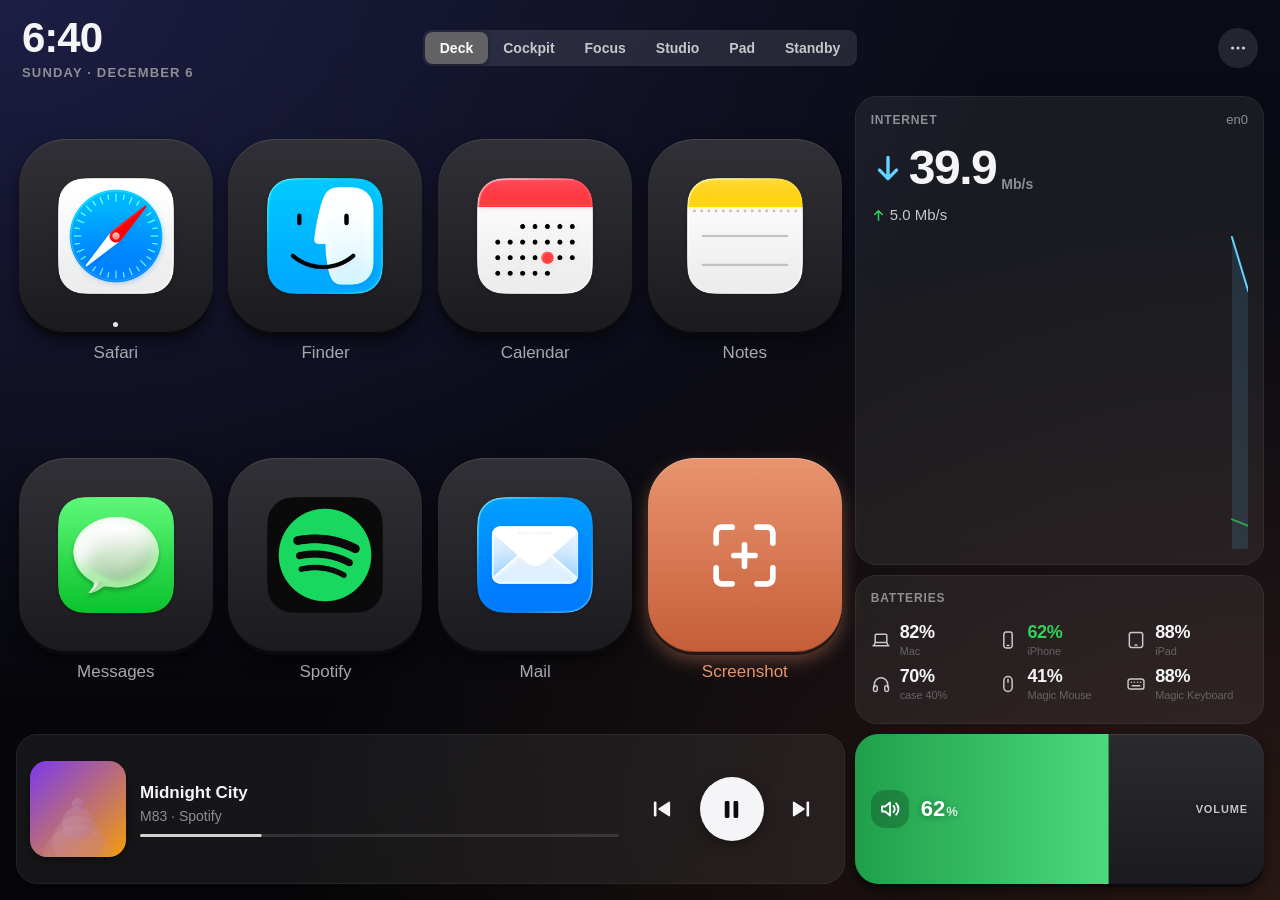
==== commit 56770292: "Pairing wording, demo with 12-hour clock and Mac time" ====
--- a/docs/demo-app/index.html
+++ b/docs/demo-app/index.html
@@ -18,6 +18,6 @@
 <body>
 <div id="app"></div>
 <noscript>JavaScript is required.</noscript>
-<script src="app.js?v=ea0d4390f9"></script>
+<script src="app.js?v=13c49cdf42"></script>
 </body>
 </html>
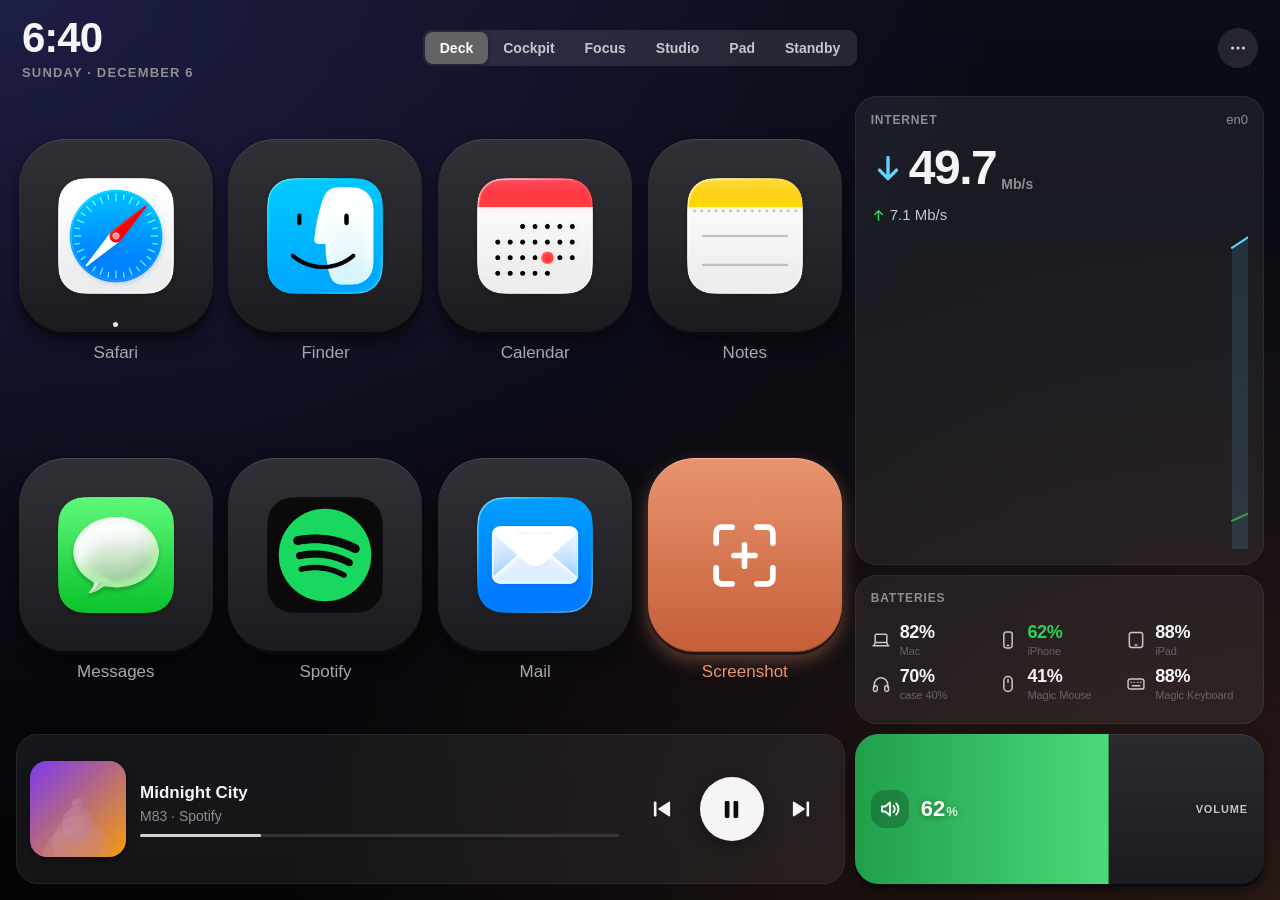
==== commit ab2018cc: "Update 2026-11-12" ====
--- a/docs/demo-app/index.html
+++ b/docs/demo-app/index.html
@@ -13,11 +13,11 @@
 <meta name="theme-color" content="#06080c">
 <link rel="apple-touch-icon" href="apple-touch-icon.png">
 <link rel="icon" type="image/png" href="icons/icon-192.png">
-<link rel="stylesheet" href="app.css?v=3c3d4cd746">
+<link rel="stylesheet" href="app.css?v=5e72e9a996">
 </head>
 <body>
 <div id="app"></div>
 <noscript>JavaScript is required.</noscript>
-<script src="app.js?v=13c49cdf42"></script>
+<script src="app.js?v=b10a973ba6"></script>
 </body>
 </html>
--- a/docs/demo-app/app.css
+++ b/docs/demo-app/app.css
@@ -1 +1 @@
-:root{--accent: #3b82f6;--bg: #06080c;--card: #11151d;--card-hi: #171c27;--line: rgba(255, 255, 255, .06);--text: #e8ecf3;--dim: #8a93a6;--dim2: #5b6477;--red: #ef4444;--green: #22c55e;--radius: 18px;--ease: cubic-bezier(.2, .8, .2, 1)}*{box-sizing:border-box;-webkit-tap-highlight-color:transparent;-webkit-touch-callout:none}html,body{margin:0;padding:0;width:100%;height:100%;overflow:hidden;background:var(--bg);color:var(--text);font:15px/1.3 -apple-system,BlinkMacSystemFont,SF Pro Text,Helvetica Neue,Helvetica,Arial,sans-serif;-webkit-font-smoothing:antialiased;-webkit-text-size-adjust:100%;-webkit-user-select:none;user-select:none}body{position:fixed;top:0;left:0;right:0;bottom:0}#app{position:absolute;top:0;left:0;right:0;bottom:0;overflow:hidden;background:radial-gradient(ellipse at 20% -10%,#141b2b,#06080c00 55%),radial-gradient(ellipse at 100% 110%,#120f22,#06080c00 50%),var(--bg)}input,textarea{-webkit-user-select:text;user-select:text;font:inherit;color:inherit}img{-webkit-user-drag:none}.scroll{overflow-y:auto;-webkit-overflow-scrolling:touch}.scroll-x{overflow-x:auto;-webkit-overflow-scrolling:touch}.ell{white-space:nowrap;overflow:hidden;text-overflow:ellipsis}.ell2{display:-webkit-box;-webkit-line-clamp:2;-webkit-box-orient:vertical;overflow:hidden}.dim{color:var(--dim);font-weight:400}.muted-t{color:var(--dim2);font-size:13px;padding:6px 0}.err-t{color:#fca5a5;font-size:13px;margin:-4px 0 8px}.hint-t{color:var(--dim);font-size:13px;margin:0 0 10px}.spin{display:inline-block;width:12px;height:12px;border-radius:50%;border:2px solid rgba(255,255,255,.2);border-top-color:#fff;vertical-align:-1px;animation:spin .8s linear infinite}@keyframes spin{to{transform:rotate(360deg)}}.topbar{position:absolute;top:0;left:0;right:0;height:56px;display:flex;align-items:center;padding:0 12px;z-index:20;transition:opacity .4s ease}.standalone .topbar{top:20px}.topbar.faded{opacity:0}.tb-left{display:flex;align-items:baseline;flex-shrink:0;margin-right:14px}.tb-time{font-size:20px;font-weight:600;letter-spacing:-.02em;font-variant-numeric:tabular-nums}.tb-host{margin-left:8px;font-size:13px;color:var(--dim);max-width:160px;white-space:nowrap;overflow:hidden;text-overflow:ellipsis}.tabs{position:relative;flex:1;display:flex;align-items:center;height:44px;white-space:nowrap;padding:4px;background:#ffffff09;border-radius:22px;border:1px solid var(--line)}.tabs::-webkit-scrollbar{display:none}.tab-ind{position:absolute;left:0;top:4px;height:34px;border-radius:17px;background:linear-gradient(160deg,var(--accent),rgba(30,58,138,.95));box-shadow:0 4px 14px #2563eb59;transition:transform .35s var(--ease),width .35s var(--ease);pointer-events:none}.tab{position:relative;flex-shrink:0;height:34px;line-height:34px;padding:0 14px;margin-right:2px;border-radius:17px;color:var(--dim);font-size:15px;font-weight:500;transition:color .25s;cursor:pointer}.tab.on{color:#fff}.tab-ic{margin-right:6px;font-size:16px}.tab-edit{margin-left:6px;opacity:.8;font-size:13px}.tab.add{color:var(--accent);border:1px dashed rgba(59,130,246,.5);line-height:32px;margin-left:6px}.tb-right{display:flex;align-items:center;flex-shrink:0;margin-left:10px}.tb-btn{height:40px;min-width:40px;line-height:40px;text-align:center;border-radius:20px;background:#ffffff0d;border:1px solid var(--line);margin-left:8px;font-size:17px;color:var(--text);cursor:pointer;transition:background .2s,transform .12s}.tb-btn:active{transform:scale(.94)}.tb-btn.wide{padding:0 14px;font-size:15px;font-weight:600}.tb-btn.on{background:#f59e0b38;border-color:#f59e0b8c}.tb-btn.done,.tb-btn.accent{background:var(--accent);border-color:transparent;color:#fff}.conn-dot{width:10px;height:10px;border-radius:50%;margin:0 6px 0 4px;background:#64748b}.conn-dot.open{background:var(--green);box-shadow:0 0 8px #22c55ecc}.conn-dot.connecting{background:#f59e0b;animation:blink 1s ease infinite}.conn-dot.closed{background:var(--red)}@keyframes blink{50%{opacity:.3}}.stage-wrap{position:absolute}.stage{position:relative}.page{position:absolute;top:0;left:0;will-change:transform}.page.prev{pointer-events:none;z-index:0}.page.enter-r{animation:enterR .34s var(--ease) both;z-index:1}.page.enter-l{animation:enterL .34s var(--ease) both;z-index:1}@keyframes enterR{0%{transform:translate3d(70px,0,0);opacity:0}to{transform:none;opacity:1}}@keyframes enterL{0%{transform:translate3d(-70px,0,0);opacity:0}to{transform:none;opacity:1}}.modeview{position:relative}.wf{position:absolute}.wf-in{position:absolute;top:0;left:0;right:0;bottom:0}.wf.editing .wf-in{pointer-events:none;transform:scale(.965);transition:transform .25s var(--ease)}.wf.dragging{z-index:30;transition:none}.wf.dragging .wf-in{opacity:.92}.wf.resizing{z-index:30}.wf.settle{transition:transform .22s var(--ease)}.modeview.edit .wf:not(.dragging):not(.resizing):not(.settle-size){transition:transform .26s var(--ease)}.modeview.edit.snap .wf:not(.settle):not(.dragging):not(.resizing){transition:none}.wf.settle-size{transition:width .22s var(--ease),height .22s var(--ease)}.wf-edit{position:absolute;top:0;left:0;right:0;bottom:0;border-radius:var(--radius);border:2px dashed rgba(96,165,250,.55);background:#3b82f60f;cursor:move;animation:editIn .25s var(--ease) both}.wf.dragging .wf-edit{border-style:solid;border-color:var(--accent);background:#3b82f61f}@keyframes editIn{0%{opacity:0}to{opacity:1}}.wf-del,.wf-swap{position:absolute;top:5px;width:30px;height:30px;display:flex;align-items:center;justify-content:center;border-radius:50%;color:#fff;border:2px solid var(--bg);z-index:2;cursor:pointer;box-shadow:0 2px 8px #00000073}.wf-del{left:5px;background:#ef4444}.wf-swap{right:5px;background:var(--accent)}.wf-del:after,.wf-swap:after{content:"";position:absolute;top:-7px;left:-7px;right:-7px;bottom:-7px}.wf-del:active,.wf-swap:active{transform:scale(.9)}.wf-tag{position:absolute;top:11px;left:50%;transform:translate(-50%);white-space:nowrap;font-size:11px;color:#bfdbfe;background:#0f172ad9;padding:2px 7px;border-radius:8px}.wf-handle{position:absolute;right:-3px;bottom:-3px;width:44px;height:44px;cursor:nwse-resize;z-index:2}.wf-handle i{position:absolute;right:8px;bottom:8px;width:24px;height:24px;border-radius:50%;background:var(--accent);border:2px solid var(--bg)}.wf-handle i:after{content:"";position:absolute;right:5px;bottom:5px;width:8px;height:8px;border-right:2px solid #fff;border-bottom:2px solid #fff}.cells i{position:absolute;border-radius:14px;border:1px dashed rgba(255,255,255,.07)}.cells i.free{display:flex;align-items:center;justify-content:center;color:#93c5fd73;border-color:#60a5fa38;cursor:pointer;transition:background .15s ease,color .15s ease}.cells i.free:active{background:#3b82f629;color:#bfdbfe}.ghost{position:absolute;border-radius:var(--radius);background:#22c55e24;border:2px solid rgba(34,197,94,.7);z-index:25;transition:left .12s ease,top .12s ease,width .12s ease,height .12s ease;pointer-events:none}.ghost.bad{background:#ef444424;border-color:#ef4444bf}.edit-hint{position:absolute;bottom:18px;left:50%;transform:translate(-50%);background:#0f172af2;border:1px solid rgba(96,165,250,.4);color:#bfdbfe;padding:9px 16px;border-radius:20px;font-size:14px;z-index:40;white-space:nowrap;animation:toastIn .3s var(--ease) both;pointer-events:none}.card{position:absolute;top:0;left:0;right:0;bottom:0;border-radius:var(--radius);background:linear-gradient(170deg,var(--card-hi),var(--card) 60%);border:1px solid var(--line);padding:14px;overflow:hidden;display:flex;flex-direction:column}.card.bare{background:none;border-color:transparent}.lbl{display:flex;justify-content:space-between;align-items:center;font-size:11px;text-transform:uppercase;letter-spacing:.08em;color:#7c869a;font-weight:600;margin-bottom:6px;white-space:nowrap;min-height:15px}.lbl-t{overflow:hidden;text-overflow:ellipsis}.lbl-r{margin-left:8px;text-transform:none;letter-spacing:0;font-weight:500;color:var(--dim);overflow:hidden;text-overflow:ellipsis}.big{font-size:34px;font-weight:600;letter-spacing:-.03em;line-height:1.05;font-variant-numeric:tabular-nums}.big small{font-size:.5em;font-weight:500;color:var(--dim);letter-spacing:0}.big-s{font-size:24px;font-weight:600;letter-spacing:-.02em;font-variant-numeric:tabular-nums}.sub{font-size:13px;color:var(--dim);margin-top:4px;font-variant-numeric:tabular-nums}.sub.center{text-align:center}.sub-inline{font-size:12px}.v-inline{color:var(--text);font-size:15px}.kv{display:flex;justify-content:space-between;align-items:baseline;font-size:14px;padding:6px 0;border-bottom:1px solid var(--line)}.kv span{color:var(--dim);margin-right:10px}.kv b{font-weight:600;text-align:right;overflow:hidden;text-overflow:ellipsis;white-space:nowrap}.kv:last-child{border-bottom:0}.bar{height:8px;border-radius:4px;background:#ffffff12;overflow:hidden;margin-top:8px;flex-shrink:0}.bar i{display:block;height:100%;width:100%;border-radius:4px;background:var(--accent);transform-origin:0 50%;transition:transform .6s var(--ease)}.bar-lg{height:14px;border-radius:7px;margin-top:10px}.bar-thin{height:5px;margin-top:4px}.ring{position:relative;flex-shrink:0}.ring svg{display:block}.ring-v{transition:stroke-dashoffset .8s var(--ease),stroke .4s}.ring-c{position:absolute;top:0;left:0;right:0;bottom:0;display:flex;flex-direction:column;align-items:center;justify-content:center}.ring-v-t{font-weight:600;font-variant-numeric:tabular-nums}.chart{display:block}.chart-box{flex:1;margin-top:6px;min-height:0;overflow:hidden}.mini{align-items:center;justify-content:center;text-align:center;padding:8px}.mini-ic{font-size:22px;line-height:1}.mini-v{font-size:20px;font-weight:600;margin-top:4px;font-variant-numeric:tabular-nums;white-space:nowrap}.mini-l{font-size:11px;color:var(--dim);text-transform:uppercase;letter-spacing:.08em;margin-top:2px}.bare.mini{flex-direction:row}.bare.mini .mini-ic{font-size:18px;margin-right:6px}.bare.mini .mini-l{display:none}.bare.mini .mini-v{font-size:17px;font-weight:500;color:#aeb7c9;margin-top:0}.unavail{align-items:center;justify-content:center;text-align:center}.ua-icon{font-size:28px;opacity:.6}.key{position:absolute;top:0;left:0;right:0;bottom:0;border-radius:20px;display:flex;flex-direction:column;align-items:center;justify-content:center;overflow:hidden;cursor:pointer;background:linear-gradient(160deg,#252c3b,#141821);box-shadow:inset 0 1px #ffffff14,0 2px 6px #00000059;color:#b9c2d3;transition:transform .14s var(--ease),background .3s,color .3s}.key:before{content:"";position:absolute;left:22%;right:22%;top:0;height:2px;border-radius:0 0 2px 2px;background:var(--k1);opacity:.55}.key.down{transform:scale(.93)}.key.lit{background:linear-gradient(160deg,var(--k1),var(--k2));color:#fff;box-shadow:inset 0 1px #ffffff40,0 0 22px -2px var(--k1)}.key.lit:before{opacity:0}.key.row{flex-direction:row;justify-content:flex-start;padding:0 16px}.key.row .k-icon{margin:0 12px 0 0}.key.row .k-label{text-align:left}.k-icon{line-height:1;margin-bottom:7px;display:flex;align-items:center;justify-content:center}.k-emoji{line-height:1}.k-app{display:block;border-radius:22%}.k-app-wrap{position:relative;display:block;flex-shrink:0}.k-app-wrap .k-app{position:absolute;top:0;left:0}.k-app.pending{opacity:0}.k-app-fb{position:absolute;top:0;left:0;right:0;bottom:0;display:flex;align-items:center;justify-content:center}.k-label{font-weight:500;text-align:center;padding:0 6px;max-width:100%;overflow:hidden;text-overflow:ellipsis;white-space:nowrap;line-height:1.15}.k-dot{position:absolute;bottom:7px;left:50%;width:5px;height:5px;margin-left:-2.5px;border-radius:50%;background:#e2e8f0;box-shadow:0 0 6px #fff}.k-flash{position:absolute;top:0;left:0;right:0;bottom:0;border-radius:inherit;background:radial-gradient(circle at 50% 50%,#ffffff59,#fff0 70%);opacity:0;pointer-events:none;animation:flash .45s ease-out}@keyframes flash{0%{opacity:1;transform:scale(.6)}to{opacity:0;transform:scale(1.4)}}.shake-0,.shake-1{animation:shake .4s ease}.shake-1{animation-name:shake2}@keyframes shake{0%,to{transform:translate(0)}10%,80%{box-shadow:inset 0 0 0 3px #ef4444,0 0 18px #ef444499}20%,60%{transform:translate(-6px)}40%{transform:translate(6px)}}@keyframes shake2{0%,to{transform:translate(0)}10%,80%{box-shadow:inset 0 0 0 3px #ef4444,0 0 18px #ef444499}20%,60%{transform:translate(-6px)}40%{transform:translate(6px)}}.keys{position:absolute;top:0;left:0;right:0;bottom:0;display:grid;grid-gap:8px}.keys.card{padding:8px;display:grid}.keys>.key{position:relative;top:auto;left:auto;right:auto;bottom:auto}.slider{position:absolute;top:0;left:0;right:0;bottom:0;border-radius:22px;overflow:hidden;background:#161b25;border:1px solid var(--line);cursor:pointer;transition:transform .2s var(--ease)}.slider.drag{transform:scale(1.02)}.sl-track{position:absolute;top:0;left:0;right:0;bottom:0}.sl-fill{position:absolute;top:0;left:0;right:0;bottom:0;background:linear-gradient(0deg,var(--k2),var(--k1));transition:transform .18s ease-out}.slider.vert .sl-fill{transform-origin:50% 100%}.slider.horiz .sl-fill{transform-origin:0 50%;background:linear-gradient(90deg,var(--k2),var(--k1))}.slider.drag .sl-fill{transition:none}.slider.muted .sl-fill{background:linear-gradient(0deg,#2b3242,#3b4357)}.slider.disabled{opacity:.45}.sl-info{position:absolute;left:0;right:0;bottom:0;padding:12px 6px 14px;text-align:center;pointer-events:auto}.slider.horiz .sl-info{top:0;display:flex;align-items:center;padding:0 16px;text-align:left}.sl-icon{font-size:26px;line-height:1;margin-bottom:6px;display:inline-block;padding:6px;border-radius:14px;background:#0000002e}.slider.horiz .sl-icon{margin:0 12px 0 0}.sl-val{font-size:24px;font-weight:700;color:#fff;font-variant-numeric:tabular-nums;text-shadow:0 1px 6px rgba(0,0,0,.35)}.sl-val small{font-size:13px;font-weight:600;opacity:.8;margin-left:1px}.sl-lbl{font-size:11px;text-transform:uppercase;letter-spacing:.08em;color:#ffffffbf;margin-top:2px;font-weight:600;text-shadow:0 1px 4px rgba(0,0,0,.4)}.slider.horiz .sl-lbl{margin:0 0 0 auto}.slider.small .sl-icon{font-size:18px;padding:3px;margin-bottom:2px}.slider.small .sl-val{font-size:16px}.slider.small .sl-info{padding:6px 2px 8px}.out-list{flex:1;min-height:0}.out-row{display:flex;align-items:center;height:44px;padding:0 12px;margin-bottom:6px;border-radius:12px;background:#ffffff09;border:1px solid transparent;transition:background .25s,border-color .25s,transform .12s;cursor:pointer}.out-row.down{transform:scale(.97)}.out-row.on{background:#22c55e24;border-color:#22c55e73}.out-ic{font-size:18px;margin-right:10px}.out-name{flex:1;font-size:15px;font-weight:500;white-space:nowrap;overflow:hidden;text-overflow:ellipsis}.out-sub{font-size:12px;font-weight:400;opacity:.6}.out-dot{width:10px;height:10px;border-radius:50%;border:2px solid #3b4357;flex-shrink:0;margin-left:8px}.out-row.on .out-dot{background:var(--green);border-color:var(--green);box-shadow:0 0 8px var(--green)}.windows{padding:10px}.tiles{flex:1;display:grid;grid-template-columns:repeat(3,1fr);grid-gap:7px;min-height:0}.tile{position:relative;border-radius:11px;background:#ffffff0a;display:flex;align-items:center;justify-content:center;transition:transform .12s,background .2s;cursor:pointer;overflow:hidden}.tile.down{transform:scale(.92);background:#3b82f640}.tile-screen{position:relative;width:70%;height:56%;border-radius:4px;border:1.5px solid #4b5568}.tile-screen i{position:absolute;background:linear-gradient(160deg,#60a5fa,#2563eb);border-radius:2px}.cores{flex:1;display:flex;align-items:flex-end;min-height:24px;margin-top:10px}.cores i{flex:1;height:100%;margin-right:3px;border-radius:3px;background:#ffffff0d;position:relative;overflow:hidden}.cores i:last-child{margin-right:0}.cores b{position:absolute;left:0;right:0;bottom:0;height:100%;border-radius:3px;transform-origin:50% 100%;transition:transform .7s var(--ease)}.mem-body{flex:1;display:flex;align-items:center;justify-content:center;min-height:0}.bat-row{display:flex;align-items:center;justify-content:space-between}.batt{position:relative;width:58px;height:26px;border:2px solid #64748b;border-radius:7px;padding:2px;margin-left:10px;flex-shrink:0}.batt:after{content:"";position:absolute;right:-6px;top:7px;width:3px;height:8px;border-radius:0 2px 2px 0;background:#64748b}.batt i{display:block;height:100%;width:100%;border-radius:3px;transform-origin:0 50%;transition:transform .8s var(--ease)}.batt .bolt{position:absolute;top:0;left:0;right:0;text-align:center;line-height:20px;font-size:14px;color:#fff;text-shadow:0 0 4px #000}.batt.charging i{animation:charge 2.4s ease-in-out infinite}@keyframes charge{50%{opacity:.65}}.stat-tiles{flex:1;display:grid;grid-gap:8px;margin-top:12px;align-content:end}.stat{background:#ffffff0a;border-radius:12px;padding:9px;min-width:0}.stat span{display:block;font-size:11px;color:var(--dim);white-space:nowrap;overflow:hidden;text-overflow:ellipsis}.stat b{display:block;font-size:18px;font-weight:600;margin-top:3px;white-space:nowrap;font-variant-numeric:tabular-nums}.net-rates{display:flex;align-items:baseline;font-size:22px;font-weight:600;font-variant-numeric:tabular-nums;letter-spacing:-.02em}.net-rates .rx{color:#7dd3fc;margin-right:18px}.net-rates .tx{color:#f9a8d4}.net-rates.stack{flex-direction:column;align-items:flex-start;font-size:17px}.net-rates.stack .rx{margin:0 0 2px}.output.compact{justify-content:center;padding:10px}.output.compact .out-row{margin:0;height:100%;max-height:64px}.out-cycle{color:var(--dim);margin-left:8px;font-size:16px}.weather.narrow{align-items:center;text-align:center;padding:8px}.weather.narrow .wx-main{flex-direction:column}.disk-row{display:flex;align-items:baseline}.procs{flex:1;min-height:0}.proc{position:relative;display:flex;align-items:center;height:30px;margin-bottom:4px;padding:0 10px;border-radius:8px;font-size:14px;overflow:hidden;transition:transform .12s,background .2s}.proc.down{background:#ef444433;transform:scale(.98)}.proc-bar{position:absolute;left:0;top:0;bottom:0;width:100%;background:linear-gradient(90deg,#3b82f62e,#3b82f60f);transform-origin:0 50%;transition:transform .7s var(--ease)}.proc-n{position:relative;flex:1;white-space:nowrap;overflow:hidden;text-overflow:ellipsis}.proc-n{min-width:40px}.proc-c{position:relative;width:56px;flex-shrink:0;text-align:right;font-variant-numeric:tabular-nums;font-weight:600}.proc-m{position:relative;width:74px;flex-shrink:0;text-align:right;color:var(--dim);font-variant-numeric:tabular-nums}.bt-row{display:flex;align-items:center;margin-bottom:9px}.bt-ic{font-size:18px;width:28px}.bt-main{flex:1;min-width:0}.bt-top{display:flex;justify-content:space-between;font-size:13px}.bt-top b{white-space:nowrap;flex-shrink:0}.bt-n{white-space:nowrap;overflow:hidden;text-overflow:ellipsis;margin-right:6px}.art{position:relative;flex-shrink:0;border-radius:12px;overflow:hidden;background-size:cover;display:flex;align-items:center;justify-content:center}.art img{position:absolute;top:0;left:0;width:100%;height:100%;object-fit:cover}.art-note{color:#ffffffd9;font-weight:700}.np-compact{flex-direction:row;align-items:center;padding:12px}.np-txt{flex:1;min-width:0;margin:0 12px}.np-title{font-size:16px;font-weight:600}.np-sub{font-size:13px;color:var(--dim);margin-top:2px}.np-ambient{position:absolute;top:0;left:0;right:0;bottom:0;display:flex;align-items:center;justify-content:center;color:#aeb7c9;font-size:17px;padding:0 8px}.np-ambient .ell{margin-left:8px}.np-prog{position:relative;height:6px;border-radius:3px;background:#ffffff1f;overflow:hidden;margin-top:14px}.np-prog.thin{height:4px;margin-top:8px}.np-prog i{position:absolute;top:0;left:0;bottom:0;width:100%;background:#fff;border-radius:3px;transform-origin:0 50%;transition:transform 1s linear}.np-times{display:flex;justify-content:space-between;font-size:12px;color:var(--dim);margin-top:6px;font-variant-numeric:tabular-nums}.np-big{align-items:center;justify-content:center;padding:22px}.np-glow{position:absolute;top:0;left:0;right:0;bottom:0;opacity:.22;transition:opacity 1s}.np-fade{position:absolute;top:0;left:0;right:0;bottom:0;background:linear-gradient(180deg,#11151d33,#11151dd9 55%,#11151d)}.np-big.side .np-fade{background:linear-gradient(90deg,#11151d33,#11151dd9 55%,#11151d)}.np-art-wrap{position:relative}.np-art-wrap .art{box-shadow:0 18px 40px -12px #000000b3;border-radius:18px}.np-big.playing .np-art-wrap{animation:breathe 6s ease-in-out infinite}@keyframes breathe{50%{transform:scale(1.015)}}.np-info{position:relative;width:100%;margin-top:18px}.np-big.side{flex-direction:row}.np-big.side .np-info{margin:0 0 0 26px;flex:1;min-width:0}.np-title2{font-weight:700;letter-spacing:-.02em;line-height:1.15}.np-sub2{font-size:15px;color:#b6bfd0;margin-top:4px}.transport{display:flex;align-items:center;justify-content:center;margin-top:10px}.tbtn{display:flex;align-items:center;justify-content:center;border-radius:50%;margin:0 10px;background:#ffffff0f;transition:transform .12s var(--ease),background .2s;cursor:pointer;flex-shrink:0}.tbtn.big{background:#f8fafc;color:#0b0d12;box-shadow:0 6px 20px -6px #ffffff59}.tbtn.down{transform:scale(.88)}.media-w{flex-direction:row;align-items:center;justify-content:center;padding:10px}.media-w .transport{margin-top:0}.media-w.with-title{justify-content:space-between}.media-t{min-width:0;flex:1;margin-right:10px}.pomodoro{align-items:center}.pomodoro .lbl{align-self:stretch}.pomo-ring{flex:1;display:flex;align-items:center;justify-content:center;min-height:0}.pomo-time{font-weight:700;letter-spacing:-.03em;font-variant-numeric:tabular-nums}.pomo-phase{font-size:13px;font-weight:700;text-transform:uppercase;letter-spacing:.12em;margin-top:2px}.pomodoro.ph-work .ring.run:after{content:"";position:absolute;top:0;left:0;right:0;bottom:0;border-radius:50%;box-shadow:0 0 44px -4px #f9731680;opacity:0;animation:glowO 3s ease-in-out infinite;pointer-events:none}@keyframes glowO{50%{opacity:1}}.pomo-dnd{font-size:13px;color:#fb923c;margin:6px 0 2px}.pomo-btns{display:flex;justify-content:center;margin-top:10px}.pbtn{height:46px;line-height:46px;padding:0 20px;border-radius:23px;margin:0 5px;background:#ffffff12;font-weight:600;font-size:15px;transition:transform .12s;cursor:pointer;white-space:nowrap}.pbtn.primary{background:linear-gradient(160deg,#fb923c,#c2410c);color:#fff;box-shadow:0 6px 18px -6px #f9731699}.ph-break .pbtn.primary{background:linear-gradient(160deg,#4ade80,#15803d)}.pbtn.down{transform:scale(.93)}.pomodoro.compact{justify-content:center;padding:8px}.rem-list{flex:1;min-height:0}.rem{display:flex;align-items:center;min-height:40px;padding:6px 4px;border-bottom:1px solid var(--line);transition:transform .12s,opacity .3s;cursor:pointer}.rem.down{transform:scale(.98)}.rem-box{width:24px;height:24px;border-radius:50%;border:2px solid #4b5568;margin-right:12px;text-align:center;line-height:20px;font-size:13px;font-weight:800;flex-shrink:0;transition:background .25s,border-color .25s}.rem.done .rem-box{background:#f97316;border-color:#f97316;color:#fff}.rem-t{font-size:15px;white-space:nowrap;overflow:hidden;text-overflow:ellipsis;min-width:0}.rem.done .rem-t{color:var(--dim2);text-decoration:line-through}.fs-row{display:flex;align-items:flex-end;justify-content:space-between;flex:1}.focusstats.tall .fs-row{flex-direction:column;align-items:flex-start;justify-content:space-around}.clock{align-items:center;justify-content:center;text-align:center}.clock-t{font-weight:600;letter-spacing:-.04em;line-height:1;font-variant-numeric:tabular-nums;white-space:nowrap}.clock.ambient .clock-t{font-weight:200;background:linear-gradient(180deg,#fff,#9fb0cf);-webkit-background-clip:text;color:transparent}.clock-d{color:var(--dim);margin-top:.5em}.weather{justify-content:center}.wx-main{display:flex;align-items:center}.wx-e{line-height:1;margin-right:8px}.wx-t{font-weight:600;letter-spacing:-.03em;font-variant-numeric:tabular-nums}.weather.ambient{align-items:center}.weather.ambient .wx-t{font-weight:300;color:#cbd5e1}.weather.ambient .sub{text-align:center}.trackpad{padding:0}.tp-surface{position:relative;flex:1;margin:8px;border-radius:14px;border:1px dashed #333a4a;background:radial-gradient(ellipse at 50% 40%,#3b82f60d,#0000 70%);overflow:hidden;transition:border-color .3s,background .3s}.trackpad.active .tp-surface{border-color:#60a5fa99}.tp-hint{position:absolute;top:50%;left:0;right:0;transform:translateY(-50%);text-align:center;color:#5b6477;font-size:15px;padding:0 20px;pointer-events:none;transition:opacity .3s}.trackpad.active .tp-hint{opacity:.25}.tp-ic{font-size:34px;margin-bottom:10px;opacity:.6}.tp-hint2{font-size:12px;margin-top:8px;color:#4b5466}.tp-dots i{position:absolute;top:0;left:0;width:56px;height:56px;border-radius:50%;background:radial-gradient(circle,#93c5fd73,#3b82f600 70%);opacity:0;transition:opacity .2s;pointer-events:none}.tp-btns{display:flex;height:56px;margin:0 8px 8px}.tp-btn{flex:1;border-radius:12px;background:#ffffff0d;text-align:center;line-height:56px;color:var(--dim);font-weight:600;transition:transform .12s,background .2s;cursor:pointer}.tp-btn:first-child{margin-right:8px}.tp-btn.down{transform:scale(.97);background:#3b82f640;color:#fff}.textinput{justify-content:center;padding:8px 10px}.ti-form{display:flex;align-items:center;margin:0;height:100%;max-height:64px}.ti-ic{font-size:20px;margin:0 10px 0 4px}.ti-form input{flex:1;min-width:0;height:100%;border:0;outline:0;border-radius:12px;background:#ffffff0f;padding:0 14px;font-size:17px;-webkit-appearance:none}.ti-k,.ti-send{height:100%;min-width:52px;padding:0 14px;display:flex;align-items:center;justify-content:center;border-radius:12px;margin-left:8px;background:#ffffff0f;font-size:18px;transition:transform .12s,background .2s;cursor:pointer}.ti-send{font-size:15px;font-weight:700;color:var(--dim)}.ti-send.ready{background:var(--accent);color:#fff}.ti-k.down,.ti-send.down{transform:scale(.94)}.banner{position:absolute;top:64px;left:50%;transform:translate(-50%);z-index:60;background:#7f1d1df2;color:#fff;padding:9px 18px;border-radius:20px;font-size:14px;font-weight:600;white-space:nowrap;animation:toastIn .3s var(--ease) both}.standalone .banner{top:84px}.asleep{position:absolute;top:0;left:0;right:0;bottom:0;z-index:70;background:radial-gradient(circle at 30% 20%,#131b2c,#04060a 70%);display:flex;flex-direction:column;align-items:center;justify-content:center;text-align:center;animation:fadeIn .6s ease both}.asleep-time{font-size:150px;font-weight:200;letter-spacing:-.05em;line-height:1;font-variant-numeric:tabular-nums}.asleep-date{font-size:22px;color:var(--dim);margin-top:12px}.asleep-msg{margin-top:46px;font-size:18px;font-weight:600;color:#cbd5e1}.asleep-hint{margin-top:8px;font-size:14px;color:var(--dim2);max-width:420px}.asleep-dot{margin-top:18px}@keyframes fadeIn{0%{opacity:0}to{opacity:1}}.toast{position:absolute;bottom:24px;left:50%;transform:translate(-50%);z-index:80;background:#1e2432f7;border:1px solid rgba(255,255,255,.1);padding:11px 18px;border-radius:22px;font-size:15px;white-space:nowrap;display:flex;align-items:center;animation:toastIn .3s var(--ease) both;box-shadow:0 10px 30px #00000080;max-width:90%}.toast span:first-child{overflow:hidden;text-overflow:ellipsis}.toast.error{background:#7f1d1df7}.toast.say{background:#1e2950f7;border-color:#60a5fa66}.toast-undo{margin-left:16px;color:#93c5fd;font-weight:700;cursor:pointer}@keyframes toastIn{0%{opacity:0;transform:translate(-50%,12px)}to{opacity:1;transform:translate(-50%)}}.crash-notice{position:fixed;bottom:24px;left:50%;transform:translate(-50%);z-index:200;background:#7f1d1df7;color:#fff;padding:11px 18px;border-radius:22px;font:600 15px -apple-system,sans-serif;white-space:nowrap;box-shadow:0 10px 30px #00000080;cursor:pointer}.idle-shield{position:absolute;top:0;left:0;right:0;bottom:0;z-index:50}.tts{position:absolute;top:0;left:0;right:0;bottom:0;z-index:90;background:#04060af0;display:flex;flex-direction:column;align-items:center;justify-content:center;cursor:pointer;animation:fadeIn .4s ease both}.tts-name{font-size:26px;font-weight:700;margin-top:18px;letter-spacing:-.02em}.tts-pulse{position:relative;margin-top:46px;padding:14px 28px;border-radius:30px;background:var(--accent);font-weight:700;font-size:18px}.tts-pulse i{position:absolute;top:0;left:0;right:0;bottom:0;border-radius:30px;border:2px solid var(--accent);animation:pulse 1.8s ease-out infinite}.tts-pulse span{position:relative}@keyframes pulse{0%{transform:scale(1);opacity:.9}to{transform:scale(1.35,1.7);opacity:0}}.tts-hint{margin-top:18px;color:var(--dim);font-size:14px}.splash{position:absolute;top:0;left:0;right:0;bottom:0;display:flex;flex-direction:column;align-items:center;justify-content:center}.splash-name{font-size:24px;font-weight:700;margin-top:18px}.splash-sub{color:var(--dim);margin-top:12px}.sheet-wrap{position:absolute;top:0;left:0;right:0;bottom:0;z-index:100;display:flex;align-items:center;justify-content:center}.sheet-bg{position:absolute;top:0;left:0;right:0;bottom:0;background:#0000009e;animation:fadeIn .2s ease both}.sheet{position:relative;width:560px;max-width:94%;max-height:88%;display:flex;flex-direction:column;background:#121722;border:1px solid rgba(255,255,255,.08);border-radius:22px;box-shadow:0 24px 60px #0009;animation:sheetIn .32s var(--ease) both}.sheet.wide{width:720px}@keyframes sheetIn{0%{opacity:0;transform:translate3d(0,40px,0) scale(.98)}to{opacity:1;transform:none}}.sheet-h{display:flex;align-items:center;justify-content:space-between;padding:16px 18px 12px;border-bottom:1px solid var(--line)}.sheet-t{font-size:19px;font-weight:700;white-space:nowrap;overflow:hidden;text-overflow:ellipsis;margin-right:12px}.sheet-ic{margin-right:8px}.sheet-b{padding:6px 18px 18px;flex:1;min-height:0}.sheet-f{padding:12px 18px;border-top:1px solid var(--line);display:flex;justify-content:flex-end}.sheet.confirm{width:420px;padding:24px}.confirm-t{font-size:18px;font-weight:600;margin-bottom:20px;line-height:1.35}.sec-t{font-size:13px;font-weight:700;text-transform:uppercase;letter-spacing:.08em;color:#7c869a;margin:22px 0 8px}.about{color:var(--dim);font-size:13px}.btn{display:inline-block;height:44px;line-height:44px;padding:0 18px;border-radius:12px;background:#ffffff12;font-weight:600;font-size:15px;text-align:center;cursor:pointer;transition:transform .12s,background .2s;white-space:nowrap}.btn:active{transform:scale(.96)}.btn.small{height:36px;line-height:36px;padding:0 14px;font-size:14px;border-radius:10px}.btn.accent{background:var(--accent);color:#fff}.btn.danger{color:#fca5a5;background:#ef44441f}.btn.danger.solid{background:#dc2626;color:#fff}.btn.disabled{opacity:.35;pointer-events:none}.btn-row{display:flex;align-items:center}.btn-row .btn{margin-right:8px}.btn-row.end{justify-content:flex-end}.btn-row.end .btn{margin:0 0 0 10px}.inline{display:flex;align-items:center}.inline .tin{flex:1;margin-right:8px}.frow{display:flex;align-items:center;justify-content:space-between;padding:10px 0;border-bottom:1px solid var(--line)}.frow.col{flex-direction:column;align-items:stretch}.frow.col .frow-l{margin-bottom:8px}.frow-l{font-size:15px;font-weight:500;color:#cfd6e4;margin-right:14px;flex-shrink:0}.frow-h{font-size:12px;color:var(--dim);font-weight:400;margin-top:2px}.frow-c{min-width:0}.frow:not(.col) .frow-c{flex:1;display:flex;justify-content:flex-end}.tin{height:42px;border-radius:10px;border:1px solid rgba(255,255,255,.1);background:#0b0e15;padding:0 12px;font-size:16px;outline:0;width:100%;max-width:360px;-webkit-appearance:none}.tin:focus{border-color:var(--accent)}.tin.emoji{width:70px;text-align:center;font-size:24px;flex-shrink:0}.emoji-in{display:flex;align-items:center}.emoji-sug{flex:1;white-space:nowrap;margin-left:10px;padding:4px 0}.es{display:inline-block;font-size:24px;padding:4px 6px;border-radius:8px;cursor:pointer}.es.on{background:#3b82f64d}.switch{position:relative;width:52px;height:32px;border-radius:16px;background:#2b3242;transition:background .25s;cursor:pointer;flex-shrink:0}.switch i{position:absolute;top:3px;left:3px;width:26px;height:26px;border-radius:50%;background:#fff;transition:transform .25s var(--ease);box-shadow:0 2px 4px #0000004d}.switch.on i{transform:translate(20px)}.chips{display:flex;flex-wrap:wrap;justify-content:flex-end;margin:-3px}.frow.col .chips,.chips.wrap{justify-content:flex-start}.chip{padding:8px 12px;margin:3px;border-radius:10px;background:#ffffff0f;font-size:14px;cursor:pointer;transition:background .2s;white-space:nowrap}.chip.on{background:var(--accent);color:#fff}.stepper{display:flex;align-items:center}.st-b{width:40px;height:36px;line-height:36px;text-align:center;border-radius:10px;background:#ffffff12;font-size:20px;cursor:pointer}.st-v{min-width:64px;text-align:center;font-weight:600;font-variant-numeric:tabular-nums}.swatches{display:flex;flex-wrap:wrap;justify-content:flex-end}.sw{width:32px;height:32px;border-radius:50%;margin:3px;cursor:pointer;border:2px solid transparent;transition:transform .15s}.sw.on{border-color:#fff;transform:scale(1.12)}.act-grid{display:grid;grid-template-columns:repeat(5,1fr);grid-gap:6px}.act{display:flex;flex-direction:column;align-items:center;justify-content:center;text-align:center;padding:8px 4px;border-radius:12px;background:#ffffff0b;border:1px solid transparent;cursor:pointer;min-height:64px}.act.on{background:#3b82f62e;border-color:var(--accent)}.act-ic{font-size:20px}.act-l{font-size:11px;color:#cbd5e1;margin-top:4px;line-height:1.15}.act-detail{margin-top:12px;padding:12px;border-radius:14px;background:#ffffff08}.picker-list{max-height:260px;overflow-y:auto;-webkit-overflow-scrolling:touch;margin-top:8px}.pick-row{display:flex;align-items:center;padding:6px 8px;border-radius:10px;cursor:pointer}.pick-row img{margin-right:12px;border-radius:7px}.pick-row.current{background:#ffffff0d}.pick-row .chev{margin-left:auto;color:var(--accent);font-size:14px}.combo{display:flex;flex-direction:column}.combo-prev{font-size:26px;font-weight:600;margin:8px 0;letter-spacing:.08em}.kprev-row{display:flex;flex-wrap:wrap;margin:-4px}.kprev{width:72px;height:72px;margin:4px;border-radius:14px;display:flex;flex-direction:column;align-items:center;justify-content:center;font-size:24px;cursor:pointer;border:2px solid transparent;overflow:hidden}.kprev small{font-size:10px;margin-top:3px;max-width:64px;overflow:hidden;text-overflow:ellipsis;white-space:nowrap;color:#e2e8f0}.kprev.on{border-color:#fff}.kprev.add{background:#ffffff0d;border:1px dashed rgba(255,255,255,.2);color:var(--accent)}.key-sub{margin-top:12px;padding:10px 12px;border-radius:14px;background:#ffffff08}.key-sub-bar{display:flex}.key-sub-bar .btn{margin-right:8px}.catalog .cat{margin-top:14px}.cat-t{font-size:12px;font-weight:700;text-transform:uppercase;letter-spacing:.08em;color:#7c869a;margin-bottom:8px}.cat-g{display:grid;grid-template-columns:repeat(4,1fr);grid-gap:8px}.cat-i{display:flex;flex-direction:column;align-items:center;padding:12px 6px;border-radius:14px;background:linear-gradient(160deg,#1c2230,#141821);border:1px solid var(--line);cursor:pointer;transition:transform .12s;text-align:center}.cat-i:active{transform:scale(.96)}.cat-i.on{border-color:var(--accent)}.cat-ic{font-size:28px}.cat-l{font-size:13px;font-weight:600;margin-top:6px}.cat-s{font-size:11px;color:var(--dim2);margin-top:2px}.cat-app{border-radius:9px}.cat-app+.cat-l{max-width:100%;overflow:hidden;text-overflow:ellipsis;white-space:nowrap}.cat-hint{margin-top:10px;text-transform:none;letter-spacing:0;font-weight:600}.pairing,.install{position:absolute;top:0;left:0;right:0;bottom:0;display:flex;align-items:center;justify-content:center}.pair-side{width:400px;margin-right:60px;text-align:center;display:flex;flex-direction:column;align-items:center}.pair-app{font-size:15px;color:var(--dim);margin-top:14px;font-weight:600}.pair-title{font-size:30px;font-weight:700;letter-spacing:-.02em;margin-top:8px;text-align:center}.pair-hint{font-size:16px;color:var(--dim);margin-top:10px;line-height:1.4}.pin-dots{display:flex;justify-content:center;margin-top:30px}.pin-dots i{width:18px;height:18px;border-radius:50%;border:2px solid #4b5568;margin:0 8px;transition:background .15s,border-color .15s,transform .15s}.pin-dots i.on{background:var(--accent);border-color:var(--accent);transform:scale(1.1)}.pair-err{min-height:22px;margin-top:16px;color:#fca5a5;font-size:15px;line-height:1.35;text-align:center}.pinpad{display:grid;grid-template-columns:repeat(3,96px);grid-template-rows:repeat(4,96px);grid-gap:16px}.pk{border-radius:50%;background:linear-gradient(160deg,#252c3b,#141821);box-shadow:inset 0 1px #ffffff14;display:flex;align-items:center;justify-content:center;font-size:36px;font-weight:400;cursor:pointer;transition:transform .1s,background .15s}.pk:active{transform:scale(.92);background:var(--accent)}.pk.del{background:none;box-shadow:none;font-size:28px;color:var(--dim)}.install{flex-direction:column;text-align:center;padding:0 40px}.steps{list-style:none;padding:0;margin:28px 0 18px;text-align:left}.steps li{display:flex;align-items:center;font-size:19px;margin-bottom:18px}.step-n{width:34px;height:34px;line-height:34px;text-align:center;border-radius:50%;background:var(--accent);font-weight:700;margin-right:16px;flex-shrink:0;font-size:16px}.share-ic,.add-ic{margin-left:10px;color:#60a5fa;display:inline-flex}.install-arrow{position:absolute;top:8px;right:120px;font-size:34px;color:#60a5fa;animation:bob 1.4s ease-in-out infinite}@keyframes bob{50%{transform:translateY(-8px)}}@media(max-width:800px){.pairing{flex-direction:column}.pair-side{margin:0 0 30px;width:90%}.tab{padding:0 11px}.act-grid{grid-template-columns:repeat(4,1fr)}.cat-g{grid-template-columns:repeat(3,1fr)}}:root{--bg: #050507;--text: #f5f5f7;--dim: #8e8e93;--dim2: #636366;--label: #aeaeb2;--line: rgba(255, 255, 255, .08);--card-bg: rgba(255, 255, 255, .065);--card-edge: rgba(255, 255, 255, .12);--radius: 22px;--green: #30d158;--red: #ff453a}html,body{font-family:-apple-system,BlinkMacSystemFont,SF Pro Text,SF Pro Display,Helvetica Neue,Helvetica,Arial,sans-serif}#app{background:radial-gradient(ellipse at 0% 0%,#5e5ce638,#0000 55%),radial-gradient(ellipse at 100% 100%,#d977572b,#0000 55%),linear-gradient(180deg,#0a0c16,#050507)}.ic{display:inline-block;vertical-align:middle;flex-shrink:0}.header{position:absolute;top:0;left:0;right:0;height:96px;padding:0 22px;display:flex;align-items:center;z-index:20;transition:opacity .4s ease}.standalone .header{top:20px}.header.compact{height:58px;padding:0 12px}.header.faded{opacity:0}.hd-left{flex:1 1 0;min-width:0}.hd-mid{flex:0 1 auto;min-width:0;display:flex;justify-content:center}.hd-right{flex:1 1 0;min-width:0;display:flex;justify-content:flex-end}.hd-clock{line-height:1}.hd-time{font-family:SF Pro Rounded,-apple-system,Helvetica Neue,sans-serif;font-size:42px;font-weight:700;letter-spacing:-1px;font-variant-numeric:tabular-nums}.hd-date{margin-top:7px;font-size:13px;font-weight:600;letter-spacing:.09em;text-transform:uppercase;color:var(--dim);white-space:nowrap}.header.compact .hd-time{font-size:26px;letter-spacing:-.5px}.hd-actions{display:flex;align-items:center}.cdot{display:inline-block;width:9px;height:9px;border-radius:50%;background:#636366;margin-right:8px;flex-shrink:0}.cdot.open{background:var(--green)}.cdot.connecting{background:#ffd60a;animation:blink 1s ease infinite}.cdot.closed{background:var(--red)}.hd-pinned{color:#ff9f0a;margin-right:12px;display:flex}.round-btn{width:40px;height:40px;border-radius:20px;display:flex;align-items:center;justify-content:center;color:#d1d1d6;background:#7676803d;cursor:pointer;transition:transform .12s,background .2s}.round-btn.on,.round-btn:active{background:#76768073}.pill{height:38px;padding:0 16px;border-radius:19px;display:flex;align-items:center;font-size:15px;font-weight:600;background:#7676803d;color:#fff;margin-left:8px;cursor:pointer;white-space:nowrap}.pill .ic{margin-right:6px}.pill.accent{background:#0a84ff}.seg{position:relative;display:flex;align-items:center;height:36px;padding:2px;border-radius:10px;background:#7676803d;white-space:nowrap;max-width:100%}.seg::-webkit-scrollbar{display:none}.seg-ind{position:absolute;left:0;top:2px;height:32px;border-radius:8px;background:#636366;box-shadow:0 1px 4px #0006;transition:transform .32s cubic-bezier(.2,.8,.2,1),width .32s cubic-bezier(.2,.8,.2,1);pointer-events:none}.seg-i{position:relative;flex-shrink:0;height:32px;line-height:32px;padding:0 15px;font-size:14px;font-weight:600;color:#c7c7cc;border-radius:8px;cursor:pointer;transition:color .25s;display:flex;align-items:center}.seg-i.on{color:#fff}.seg-edit{margin-left:6px;opacity:.8}.seg-i.add{color:#0a84ff;padding:0 12px}.dots{display:flex;align-items:center;height:32px}.dot-i{width:22px;height:32px;display:flex;align-items:center;justify-content:center;cursor:pointer}.dot-i i{display:block;width:7px;height:7px;border-radius:4px;background:#ffffff4d;transition:width .25s,background .25s}.dot-i.on i{width:18px;background:#fff}.dot-i.add{color:#0a84ff}.menu-wrap{position:absolute;top:0;left:0;right:0;height:100vh;z-index:120}.menu-bg{position:absolute;top:0;left:0;right:0;bottom:0}.menu{position:absolute;right:18px;top:74px;width:260px;border-radius:16px;background:#2c2c2e;box-shadow:0 0 0 .5px #ffffff1f,0 18px 40px #0009;overflow:hidden;animation:menuIn .2s cubic-bezier(.2,.8,.2,1) both;transform-origin:90% 0}.header.compact .menu{top:52px}@keyframes menuIn{0%{opacity:0;transform:scale(.92)}to{opacity:1;transform:none}}.menu-mac{display:flex;align-items:center;padding:14px 16px;border-bottom:.5px solid rgba(255,255,255,.1);background:#ffffff0a}.menu-mac .cdot{margin-right:12px}.menu-mac-t{flex:1;min-width:0}.menu-mac-t b{display:block;font-size:15px;font-weight:600;color:var(--text);white-space:nowrap;overflow:hidden;text-overflow:ellipsis}.menu-mac-t span{display:block;font-size:12px;color:#8e8e93;margin-top:2px}.menu-i{display:flex;align-items:center;height:50px;padding:0 16px;font-size:16px;color:var(--text);border-bottom:.5px solid rgba(255,255,255,.1);cursor:pointer}.menu-i:last-child{border-bottom:0}.menu-i:active{background:#ffffff14}.menu-i .ic{color:#c7c7cc;margin-right:12px}.menu-i span{flex:1}.menu-i .menu-check{color:#0a84ff;margin:0}.modes-hint{margin:0 0 10px}.mode-row{display:flex;align-items:center;padding:6px 0;border-bottom:.5px solid rgba(255,255,255,.08)}.mode-row:last-child{border-bottom:0}.mode-row-ic{width:44px;height:44px;border-radius:12px;background:#3a3a3c;display:flex;align-items:center;justify-content:center;font-size:22px;cursor:pointer;flex-shrink:0}.mode-row-n{flex:1;min-width:0;margin:0 10px}.mode-row-n .tin{width:100%}.mode-row-del{width:44px;height:44px;display:flex;align-items:center;justify-content:center;color:var(--red);cursor:pointer;flex-shrink:0}.mode-row-del.disabled{opacity:.3}.modes-count{margin-left:8px;opacity:.7;font-weight:500}.card{border-radius:var(--radius);background:var(--card-bg);border:0;box-shadow:inset 0 0 0 .5px var(--card-edge);padding:16px}.card.bare{background:none;box-shadow:none}.lbl{font-size:12px;font-weight:600;letter-spacing:.07em;color:var(--dim);margin-bottom:8px;min-height:16px}.lbl-r{color:var(--dim);font-size:13px}.big{font-weight:600;letter-spacing:-.03em}.big small{font-size:.42em;font-weight:600;color:var(--dim);margin-left:3px}.sub{color:#c7c7cc}.muted-t{color:var(--dim2)}.v-inline{color:var(--text)}.chart-box{margin-top:8px}.mini{padding:8px}.mini-ic{color:#c7c7cc}.mini-v{font-size:20px;font-weight:600;margin-top:6px}.mini-l{color:var(--dim)}.bare.mini .mini-ic{margin-right:8px;color:#8e8e93}.bare.mini .mini-v{margin-top:0}.unavail .ua-icon{color:var(--dim2);margin-bottom:6px}.kv{border-bottom:.5px solid var(--line);padding:9px 0;font-size:15px}.kv span{display:flex;align-items:center;color:var(--dim)}.kv span .ic{margin-right:9px;color:#8e8e93}.bar{background:#ffffff1a;height:6px;border-radius:3px}.ring-v-t small{font-size:.5em;color:var(--dim);margin-left:1px}.key{background:none;box-shadow:none;border-radius:0;overflow:visible;color:var(--label);justify-content:center}.key:before{content:none}.key.lit{background:none;box-shadow:none}.key .cap{position:relative;flex-shrink:0;display:flex;align-items:center;justify-content:center;color:#f5f5f7;background:linear-gradient(180deg,var(--k1),var(--k2));box-shadow:inset 0 1px #ffffff1c,inset 0 -1px #0009,0 3px #0a0a0c,0 8px 16px #0000008c;transition:transform .08s ease-out,box-shadow .08s ease-out;overflow:hidden}.key.colored .cap{color:#fff;box-shadow:inset 0 1px #ffffff4d,inset 0 -1px #00000040,0 3px #0000008c,0 8px 18px var(--glow)}.key.down{transform:none}.key.down .cap{transform:translateY(2px) scale(.97);box-shadow:inset 0 1px #ffffff0f,0 1px #0a0a0c,0 2px 6px #00000080}.key .k-app{display:block;border-radius:0}.key .k-app.k-site{border-radius:22%}.key .k-emoji{line-height:1}.key .k-label{margin-top:10px;font-weight:500;color:var(--label);white-space:nowrap;overflow:hidden;text-overflow:ellipsis;text-align:center;padding:0 2px}.key.colored .k-label{color:var(--k1)}.key.lit .k-label{color:#fff}.key.row{flex-direction:row;justify-content:flex-start;padding:0}.key.row .k-label{margin:0 0 0 16px;text-align:left;color:#e5e5ea;font-weight:600}.key .k-dot{bottom:6px;width:5px;height:5px;margin-left:-2.5px;background:#fff;box-shadow:none;opacity:.9}.key .k-flash{background:radial-gradient(circle at 50% 50%,#ffffff47,#fff0 70%)}.key.shake-0 .cap,.key.shake-1 .cap{box-shadow:inset 0 0 0 2px var(--red),0 0 16px #ff453a80}.keys{grid-gap:12px}.slider{border-radius:24px;background:linear-gradient(180deg,#2a2a2f,#1b1b1f);border:0;box-shadow:inset 0 1px #ffffff17,0 3px #0a0a0c,0 8px 16px #00000073}.slider .sl-fill{background:linear-gradient(0deg,var(--k2),var(--k1))}.slider.horiz .sl-fill{background:linear-gradient(90deg,var(--k2),var(--k1))}.slider.muted .sl-fill{background:linear-gradient(0deg,#3a3a3c,#48484a)}.sl-icon{background:#00000038;color:#fff;padding:7px;border-radius:14px;line-height:0}.sl-val{font-size:22px}.out-row{background:#ffffff0d;border-radius:12px;height:48px}.out-row.on{background:#30d15824;border-color:#30d15873}.out-ic{color:#c7c7cc;display:flex;margin-right:12px;font-size:0}.out-row.on .out-ic{color:#fff}.out-cycle{display:flex;color:var(--dim)}.tile{background:#ffffff0d;border-radius:12px}.tile-screen{border-color:#636366;border-radius:5px}.tile-screen i{background:linear-gradient(180deg,#64d2ff,#0a84ff)}.art{background:linear-gradient(135deg,#3a3a3c,#232326);box-shadow:0 2px 8px #00000073}.art .art-note{color:#636366}.np-bar{padding:12px 14px;justify-content:center}.np-row{display:flex;align-items:center;min-width:0}.np-bar .np-txt{flex:1;min-width:0;margin:0 14px}.np-bar .np-title{font-size:17px;font-weight:600}.np-bar .np-sub{font-size:14px;color:var(--dim);margin-top:3px}.np-row2{display:flex;align-items:center;margin-top:12px}.np-row2 .np-prog{flex:1;margin:0 14px 0 2px}.np-prog{background:#ffffff1f;height:4px;border-radius:2px}.np-prog.thin{height:3px;margin-top:9px}.np-prog i{background:#ffffffc7}.transport{margin-top:0}.tbtn{margin:0 4px;background:none;color:#f5f5f7;border-radius:50%}.tbtn.play{background:#f5f5f7;color:#0b0b0d;box-shadow:0 4px 14px #00000059;margin:0 8px}.tbtn.down{transform:scale(.9);opacity:.75}.np-big{padding:24px}.np-big .np-info{margin-top:20px}.np-big .transport{margin-top:14px}.np-art-wrap .art{box-shadow:0 16px 40px -10px #000000bf}.np-title2{font-weight:700}.np-sub2{color:var(--dim);font-size:16px}.np-ambient{color:#c7c7cc}.np-ambient .ic{margin-right:10px;color:var(--dim)}.open-app{display:inline-flex;align-items:center;margin-top:6px;height:36px;padding:0 14px 0 6px;border-radius:18px;background:#ffffff1a;font-size:15px;font-weight:600;cursor:pointer;transition:transform .12s}.open-app.small{height:30px;font-size:13px;padding:0 12px 0 5px;margin-top:4px}.open-app img{margin-right:8px}.open-app.down{transform:scale(.95)}.np-big .open-app{margin-top:16px}.media-w .transport{margin:0}.focus{align-items:center;padding:18px}.focus .lbl{align-self:stretch}.focus .pomo-ring{flex:1;display:flex;align-items:center;justify-content:center;min-height:0}.focus .pomo-time{font-family:SF Pro Rounded,-apple-system,sans-serif;font-weight:600;letter-spacing:-.02em}.focus .pomo-phase{font-size:13px;font-weight:600;letter-spacing:.08em;text-transform:uppercase;margin-top:6px}.focus.ph-work .ring.run:after{box-shadow:0 0 46px -6px #ff9f0a73}.focus-foot{align-self:stretch;display:flex;flex-direction:column;align-items:center}.dchips{display:flex;justify-content:center;margin-bottom:16px}.dchip{height:36px;line-height:36px;padding:0 15px;margin:0 4px;border-radius:18px;background:#7676803d;font-size:15px;font-weight:600;color:#d1d1d6;cursor:pointer;transition:background .2s,transform .12s;white-space:nowrap}.dchip.on{background:#f5f5f7;color:#0b0b0d}.dchip.down{transform:scale(.94)}.dchip.dstep{width:36px;padding:0;text-align:center;font-size:20px}.dchip.dstep.off{opacity:.35;cursor:default}.fstat-row{height:36px;display:flex;align-items:center;margin-bottom:16px}.fstat{font-size:15px;color:var(--dim);display:flex;align-items:center}.fstat.dnd{color:#bf5af2}.fstat .ic{margin-right:6px}.focus .pomo-btns{display:flex;align-items:center;justify-content:center;margin:0}.pbtn{height:50px;line-height:50px;padding:0 30px;border-radius:25px;font-size:17px;font-weight:600;margin:0 6px;cursor:pointer;transition:transform .12s;white-space:nowrap}.pbtn.primary{min-width:160px;text-align:center;color:#fff;background:linear-gradient(180deg,#e8946f,#c55e39);box-shadow:inset 0 1px #ffffff4d,0 3px #6b2d16,0 8px 18px #d9775759}.ph-work .pbtn.primary,.ph-break .pbtn.primary{background:linear-gradient(180deg,#48484a,#2c2c2e);box-shadow:inset 0 1px #ffffff1f,0 3px #0a0a0c,0 6px 14px #00000080}.pbtn.quiet{background:none;color:var(--dim);padding:0 16px;box-shadow:none}.pbtn.down{transform:translateY(2px) scale(.97)}.focus.compact{justify-content:center;padding:10px}.rem{border-bottom:.5px solid var(--line);min-height:46px}.rem-box{width:24px;height:24px;border:2px solid #48484a;display:flex;align-items:center;justify-content:center;line-height:0}.rem.done .rem-box{background:#e8946f;border-color:#e8946f;color:#fff}.rem-t{font-size:16px}.rem.done .rem-t{color:var(--dim2)}.network .net-main,.card .net-main{display:flex;align-items:center;white-space:nowrap}.net-main .ic{margin-right:4px}.net-v{font-weight:600;letter-spacing:-.03em;font-variant-numeric:tabular-nums}.net-u{font-size:14px;font-weight:600;color:var(--dim);margin-left:5px;align-self:flex-end;padding-bottom:6px}.net-sub{display:flex;align-items:center;font-size:15px;color:#c7c7cc;margin-top:6px;white-space:nowrap;overflow:hidden;font-variant-numeric:tabular-nums}.net-sub .ic{margin-right:4px}.network.short{justify-content:center}.net-up{display:flex;align-items:center;margin-left:auto;font-size:15px;color:#c7c7cc;font-variant-numeric:tabular-nums}.net-up .ic{margin-right:4px}.batteries .chips-grid{flex:1;align-content:center}.chips-grid{display:grid;grid-row-gap:6px;grid-column-gap:12px}.bchip{display:flex;align-items:center;height:38px;color:#c7c7cc;min-width:0}.bchip .ic{margin-right:9px}.bchip.stale{opacity:.45}.bchip .bc-t{display:flex;flex-direction:column;min-width:0}.bchip .bc-t small{font-size:11px;letter-spacing:-.01em;color:var(--dim2);white-space:nowrap;overflow:hidden;text-overflow:ellipsis;line-height:1.2}.bchip b{font-size:18px;font-weight:600;letter-spacing:-.02em;font-variant-numeric:tabular-nums}.stat{background:#ffffff0d;border-radius:12px}.batt{border-color:#8e8e93;border-radius:6px}.batt:after{background:#8e8e93}.cores i{background:#ffffff0f}.proc{border-radius:9px;height:34px}.proc-bar{background:linear-gradient(90deg,#0a84ff33,#0a84ff0f)}.bt-ic{color:#c7c7cc;margin-right:8px}.clock.ambient .clock-t{font-family:SF Pro Rounded,-apple-system,sans-serif;font-weight:600;background:none;color:#f5f5f7;letter-spacing:-.03em}.clock-d{color:var(--dim);font-weight:600;letter-spacing:.08em;text-transform:uppercase}.weather .wx-e{color:#ffd60a;margin-right:10px}.weather.ambient .wx-e{color:#c7c7cc}.weather.narrow .wx-e{margin:0 0 4px}.tp-surface{border:0;background:#ffffff09;box-shadow:inset 0 0 0 .5px #ffffff1a;border-radius:16px}.trackpad.active .tp-surface{box-shadow:inset 0 0 0 1px #64d2ff73}.tp-hint{color:#636366}.tp-ic{color:#48484a;display:block;margin:0 auto 10px}.tp-btn{background:#ffffff0f;border-radius:14px;color:#c7c7cc}.ti-ic{color:var(--dim);margin:0 10px 0 4px}.ti-form input{background:#ffffff12;border-radius:14px}.ti-k{display:flex;align-items:center;justify-content:center;color:#c7c7cc;background:#ffffff12;border-radius:14px}.ti-send{border-radius:14px}.ti-send.ready{background:#0a84ff}.sheet{background:#1c1c1e;border:0;box-shadow:inset 0 0 0 .5px #ffffff1a,0 24px 60px #0009}.sheet-t{display:flex;align-items:center}.sheet-ic{margin-right:10px;color:#c7c7cc}.sec-t{font-size:12px;letter-spacing:.07em;color:var(--dim)}.btn{background:#3a3a3c}.btn .ic{margin-right:4px;vertical-align:-3px}.btn.accent{background:#0a84ff}.btn.danger{background:#ff453a24;color:#ff6961}.chip{background:#3a3a3c}.chip.on,.sw.on{background:#0a84ff}.switch.on{background:var(--green)}.cat-i{background:linear-gradient(180deg,#2c2c30,#1f1f23);border:0;box-shadow:inset 0 1px #ffffff14,0 2px #0a0a0c}.cat-ic{color:#e5e5ea}.act{background:#2c2c2e}.act-ic{color:#e5e5ea;line-height:0}.act.on{background:#0a84ff33;border-color:#0a84ff}.sym-grid{display:flex;flex-wrap:wrap;margin:-3px}.sym{width:46px;height:46px;margin:3px;border-radius:12px;background:#2c2c2e;color:#e5e5ea;display:flex;align-items:center;justify-content:center;cursor:pointer}.sym.on{background:#0a84ff;color:#fff}.emoji-alt{display:flex;align-items:center;margin-top:10px;color:var(--dim);font-size:14px}.emoji-alt span{margin-right:10px}.kprev{box-shadow:inset 0 1px #ffffff1a,0 2px #0a0a0c;color:#f5f5f7}.kprev.add{color:#0a84ff}.toast{background:#2c2c2ef7;border:0;box-shadow:0 0 0 .5px #ffffff1f,0 10px 30px #00000080}.toast .toast-ic{margin-right:8px;color:#c7c7cc}.toast.error{background:#781c18f7}.toast.say{background:#1c2646f7}.edit-hint{background:#2c2c2e;border:0;color:#d1d1d6;box-shadow:0 0 0 .5px #ffffff1f}.edit-hint .ic{margin-right:4px}.banner{background:#781c18f2;top:104px}.asleep{background:radial-gradient(ellipse at 0% 0%,#5e5ce62e,#0000 55%),radial-gradient(ellipse at 100% 100%,#d977571f,#0000 55%),#050507}.asleep-time{font-family:SF Pro Rounded,-apple-system,sans-serif;font-weight:600;letter-spacing:-.04em}.asleep-date{text-transform:uppercase;letter-spacing:.08em;font-size:17px;font-weight:600}.asleep-msg{display:flex;align-items:center;justify-content:center}.asleep-msg .ic{margin-right:8px}.tts{background:#050507f0}.tts-pulse{background:#0a84ff}.tts-pulse i{border-color:#0a84ff}.pk{font-weight:300;background:linear-gradient(180deg,#303036,#1b1b1f);box-shadow:inset 0 1px #ffffff1c,0 3px #0a0a0c,0 8px 16px #00000080}.pk.del{color:#c7c7cc}.install-arrow{color:#0a84ff}.step-n{background:#0a84ff}@media(max-width:800px){.header{padding:0 14px}}.idle-shield{background:#0000006b;animation:fadeIn 1.2s ease both}.seg{display:inline-flex;background:#7676803d;border-radius:9px;padding:2px}.seg-b{padding:3px 10px;border-radius:7px;font-size:12px;font-weight:600;color:var(--dim);cursor:pointer;transition:background .2s,transform .12s}.seg-b.on{background:#ffffffe6;color:#0b0b0d}.seg-b.down{transform:scale(.94)}.ev{display:flex;align-items:center;min-height:46px;padding:6px 4px;border-bottom:.5px solid var(--line)}.ev-bar{width:4px;align-self:stretch;border-radius:2px;margin-right:10px;flex-shrink:0}.ev-when{width:64px;flex-shrink:0;font-size:14px;font-weight:600;font-variant-numeric:tabular-nums;color:var(--dim)}.ev-t{flex:1;min-width:0;font-size:15px;white-space:nowrap;overflow:hidden;text-overflow:ellipsis}.ev-live{margin-left:8px;padding:2px 8px;border-radius:9px;font-size:11px;font-weight:700;background:#ff9f0a;color:#0b0b0d;flex-shrink:0}.ev.live .ev-when{color:#ff9f0a}.ev.past{opacity:.45}.access{flex:1;display:flex;flex-direction:column;align-items:center;justify-content:center;text-align:center;padding:12px;border-radius:14px;cursor:pointer;color:var(--dim);transition:background .2s,transform .12s}.access.down{transform:scale(.97);background:#ffffff0d}.access-t{margin-top:10px;font-size:15px;color:var(--fg, #f5f5f7)}.access-h{margin-top:4px;font-size:13px;color:#ff9f0a;font-weight:600}.output .out-scroll{flex:1;min-height:0;margin:0 -4px;padding:0 4px}.out-picker .out-row{display:block;height:auto;padding:0;margin-bottom:6px;border:1px solid transparent}.out-picker .out-row.on{border-color:#30d15866}.out-row.down{transform:none}.out-row.down .out-top{opacity:.7}.out-top{display:flex;align-items:center;height:46px;padding:0 12px;cursor:pointer}.out-row.tall{padding-bottom:8px}.out-row.dim{opacity:.4}.out-row.dim .out-top{cursor:default}.out-check{width:22px;height:22px;border-radius:11px;border:2px solid #48484a;flex-shrink:0;margin-left:8px;display:flex;align-items:center;justify-content:center;color:#fff}.out-check.on{background:var(--green);border-color:var(--green)}.out-sec{display:flex;align-items:center;font-size:12px;font-weight:600;letter-spacing:.06em;text-transform:uppercase;color:var(--dim);margin:14px 2px 8px}.out-sec:first-child{margin-top:2px}.out-sec .ic{margin-right:6px}.thin-sl{display:flex;align-items:center;height:30px;padding:0 12px 0 44px;color:var(--dim)}.thin-track{position:relative;flex:1;height:5px;border-radius:3px;background:#ffffff24;margin:0 12px 0 8px}.thin-track i{position:absolute;left:0;top:0;bottom:0;width:100%;border-radius:3px;background:#f5f5f7;transform-origin:0 50%}.thin-track b{position:absolute;top:50%;width:20px;height:20px;margin:-10px 0 0 -10px;border-radius:50%;background:#fff;box-shadow:0 1px 4px #00000080}.thin-v{width:28px;text-align:right;font-size:13px;font-variant-numeric:tabular-nums;color:#c7c7cc}.out-hint{font-size:13px;line-height:1.35;color:var(--dim);margin:14px 2px 10px}.out-btn{display:flex;align-items:center;justify-content:center;height:42px;border-radius:12px;background:#0a84ff2e;color:#64d2ff;font-size:15px;font-weight:600;cursor:pointer;transition:transform .12s}.out-btn .ic{margin-right:8px}.out-btn.quiet{display:inline-flex;padding:0 14px;background:#ffffff12;color:#d1d1d6;margin-bottom:4px}.out-btn.down{transform:scale(.96)}.output.compact{padding:8px 10px;justify-content:center}.out-compact{display:flex;align-items:center;height:100%;max-height:80px;padding:0 10px;border-radius:14px;background:#ffffff0d;cursor:pointer;transition:transform .12s;min-width:0}.out-compact.down{transform:scale(.97)}.out-compact .out-ic{color:#d1d1d6}.out-cmain{flex:1;min-width:0}.out-csub{font-size:12px;color:var(--dim);margin-top:2px;white-space:nowrap;overflow:hidden;text-overflow:ellipsis}.out-chev{color:var(--dim);margin-left:6px}.toast{pointer-events:none}.toast .toast-undo{pointer-events:auto}.wf.lifted{z-index:40}.wf.lifted .wf-in{transform:scale(1.045);transition:transform .22s cubic-bezier(.2,.9,.3,1.3)}.wf .wf-in{transition:transform .18s ease-out}.wf.lifted .wf-in>.card,.wf.lifted .wf-in>.key .cap,.wf.lifted .wf-in>.slider{box-shadow:0 18px 44px #0009,inset 0 0 0 .5px #ffffff29}.wm-wrap{position:absolute;top:0;left:0;right:0;bottom:0;z-index:110}.wm-backdrop{position:absolute;top:0;left:0;right:0;bottom:0;background:#0000002e;animation:fadeIn .2s ease both}.wm{position:absolute;border-radius:16px;overflow:hidden;background:#2c2c30db;-webkit-backdrop-filter:blur(24px) saturate(160%);box-shadow:0 0 0 .5px #ffffff24,0 22px 50px #0000008c;animation:wmIn .26s cubic-bezier(.2,.9,.3,1.15) both;transform-origin:0 0}@keyframes wmIn{0%{opacity:0;transform:scale(.88)}to{opacity:1;transform:none}}.wm-row{display:flex;align-items:center;justify-content:space-between;height:50px;padding:0 16px;font-size:16px;color:#f5f5f7;border-bottom:.5px solid rgba(255,255,255,.1);cursor:pointer}.wm-row .ic{color:#e5e5ea}.wm-row.down{background:#ffffff1a}.wm-row.danger{color:#ff453a;border-bottom:0}.wm-row.danger .ic{color:#ff453a}.wm-sizes{padding:10px 16px 12px;border-bottom:6px solid rgba(0,0,0,.22)}.wm-sizes-t{display:flex;align-items:center;justify-content:space-between;font-size:16px;color:#f5f5f7;margin-bottom:10px}.wm-sizes-t .ic{color:#e5e5ea}.wm-chips{display:flex;flex-wrap:wrap;margin:-3px}.wm-chip{height:32px;line-height:32px;padding:0 11px;margin:3px;border-radius:9px;background:#ffffff1a;font-size:14px;font-weight:600;color:#e5e5ea;cursor:pointer;font-variant-numeric:tabular-nums}.wm-chip.on{background:#0a84ff;color:#fff}.wm-chip.off{opacity:.3;cursor:default}.wm-chip.down{background:#ffffff38}@keyframes wiggle{0%{transform:rotate(-.6deg) scale(.965)}to{transform:rotate(.6deg) scale(.965)}}@keyframes wiggleE{0%{transform:rotate(-.6deg)}to{transform:rotate(.6deg)}}.wf.editing .wf-in{animation:wiggle .26s ease-in-out infinite alternate}.wf.editing .wf-edit{animation:editIn .25s ease both,wiggleE .26s ease-in-out infinite alternate}.wf.editing:nth-child(2n) .wf-in,.wf.editing:nth-child(2n) .wf-edit{animation-direction:normal,alternate-reverse}.wf.editing:nth-child(2n) .wf-in{animation-direction:alternate-reverse}.wf.editing:nth-child(3n) .wf-in{animation-duration:.3s}.wf.editing:nth-child(3n) .wf-edit{animation-duration:.25s,.3s}.wf.editing:nth-child(5n+1) .wf-in{animation-delay:-.11s}.wf.editing:nth-child(5n+1) .wf-edit{animation-delay:0s,-.11s}.wf.dragging .wf-in,.wf.resizing .wf-in,.wf.dragging .wf-edit,.wf.resizing .wf-edit{animation:none}@media(prefers-reduced-motion:reduce){.wf.editing .wf-in{animation:none}.wf.editing .wf-edit{animation:editIn .25s ease both}}.stat-w .stat-big{margin-top:2px;white-space:nowrap;overflow:hidden}.stat-w .stat-v small{font-size:.42em;font-weight:600;color:var(--dim)}.stat-w .stat-foot{margin-top:auto}.stat-w .stat-foot .sub{margin-top:6px}.stat-w .stat-ring{flex:1;display:flex;align-items:center;justify-content:center}.stat-ring-v{font-weight:600;letter-spacing:-.02em;font-variant-numeric:tabular-nums}.stat-ring-v small{font-size:.5em;color:var(--dim)}.stat-w .stat-u{font-size:12px;color:var(--dim);font-weight:600}.stat-w.unavail{align-items:center;justify-content:center;text-align:center}.stat-w .stat-name{font-size:12px;color:var(--dim2);margin-top:4px;max-width:100%}.pick{display:flex;height:440px;margin-top:12px}.pick-l{width:47%;display:flex;flex-direction:column;border-right:.5px solid var(--line);padding-right:12px}.pick-search{display:flex;align-items:center;height:36px;padding:0 10px;border-radius:10px;background:#7676803d;color:var(--dim);flex-shrink:0}.pick-search .ic{margin-right:7px}.pick-search input{flex:1;min-width:0;border:0;outline:0;background:none;font-size:15px;color:var(--text)}.pick-list{flex:1;margin-top:8px}.pick-empty{padding:16px 4px}.pick-cat{margin-bottom:6px}.pick-cat-t{font-size:12px;font-weight:700;text-transform:uppercase;letter-spacing:.08em;color:var(--dim);padding:10px 6px 4px}.pick-grp{font-size:12px;font-weight:600;color:#aeaeb2;padding:8px 6px 2px}.pick-row{display:flex;align-items:center;padding:8px 6px;border-radius:11px;cursor:pointer}.pick-row:active{background:#ffffff0f}.pick-row.on{background:#0a84ff33;box-shadow:inset 0 0 0 1px #0a84ff8c}.pick-ic{width:34px;height:34px;border-radius:9px;flex-shrink:0;display:flex;align-items:center;justify-content:center;margin-right:10px;background:linear-gradient(180deg,#3a3a3e,#26262a);color:#e5e5ea;box-shadow:inset 0 .5px #ffffff1f}.pick-row.on .pick-ic{background:#0a84ff;color:#fff}.pick-tx{min-width:0;flex:1}.pick-n{font-size:15px;font-weight:600;line-height:1.2}.pick-d{font-size:12.5px;color:var(--dim);line-height:1.3;margin-top:2px}.pick-cur{margin-left:8px;font-size:11px;font-weight:700;color:#0a84ff;text-transform:uppercase;letter-spacing:.05em}.pick-r{flex:1;min-width:0;padding-left:16px;display:flex;flex-direction:column}.pick-r-b{flex:1;min-height:0}.pick-stage{flex-shrink:0;display:flex;align-items:center;justify-content:center;border-radius:16px;padding:12px;background:radial-gradient(ellipse at 0% 0%,#5e5ce633,#0000 60%),radial-gradient(ellipse at 100% 100%,#d9775729,#0000 60%),#0a0c16}.pick-scaled{position:relative;pointer-events:none}.pick-wf{position:absolute;left:0;top:0;transform-origin:0 0}.pick-name{font-size:19px;font-weight:700;margin-top:14px}.pick-desc{font-size:14px;color:#c7c7cc;margin-top:4px;line-height:1.35}.pick-size{font-size:12.5px;color:var(--dim);margin-top:6px}.pick-opts{margin-top:10px}.pick-opts .row{padding-left:0;padding-right:0}.pick-add{display:block;margin-top:12px;height:44px;font-size:16px;flex-shrink:0}.chip.multi .chip-ck{display:inline-block;width:12px;margin-right:4px;font-weight:700}
+:root{--accent: #3b82f6;--bg: #06080c;--card: #11151d;--card-hi: #171c27;--line: rgba(255, 255, 255, .06);--text: #e8ecf3;--dim: #8a93a6;--dim2: #5b6477;--red: #ef4444;--green: #22c55e;--radius: 18px;--ease: cubic-bezier(.2, .8, .2, 1)}*{box-sizing:border-box;-webkit-tap-highlight-color:transparent;-webkit-touch-callout:none}html,body{margin:0;padding:0;width:100%;height:100%;overflow:hidden;background:var(--bg);color:var(--text);font:15px/1.3 -apple-system,BlinkMacSystemFont,SF Pro Text,Helvetica Neue,Helvetica,Arial,sans-serif;-webkit-font-smoothing:antialiased;-webkit-text-size-adjust:100%;-webkit-user-select:none;user-select:none}body{position:fixed;top:0;left:0;right:0;bottom:0}#app{position:absolute;top:0;left:0;right:0;bottom:0;overflow:hidden;background:radial-gradient(ellipse at 20% -10%,#141b2b,#06080c00 55%),radial-gradient(ellipse at 100% 110%,#120f22,#06080c00 50%),var(--bg)}input,textarea{-webkit-user-select:text;user-select:text;font:inherit;color:inherit}img{-webkit-user-drag:none}.scroll{overflow-y:auto;-webkit-overflow-scrolling:touch}.scroll-x{overflow-x:auto;-webkit-overflow-scrolling:touch}.ell{white-space:nowrap;overflow:hidden;text-overflow:ellipsis}.ell2{display:-webkit-box;-webkit-line-clamp:2;-webkit-box-orient:vertical;overflow:hidden}.dim{color:var(--dim);font-weight:400}.muted-t{color:var(--dim2);font-size:13px;padding:6px 0}.err-t{color:#fca5a5;font-size:13px;margin:-4px 0 8px}.hint-t{color:var(--dim);font-size:13px;margin:0 0 10px}.spin{display:inline-block;width:12px;height:12px;border-radius:50%;border:2px solid rgba(255,255,255,.2);border-top-color:#fff;vertical-align:-1px;animation:spin .8s linear infinite}@keyframes spin{to{transform:rotate(360deg)}}.topbar{position:absolute;top:0;left:0;right:0;height:56px;display:flex;align-items:center;padding:0 12px;z-index:20;transition:opacity .4s ease}.standalone .topbar{top:20px}.topbar.faded{opacity:0}.tb-left{display:flex;align-items:baseline;flex-shrink:0;margin-right:14px}.tb-time{font-size:20px;font-weight:600;letter-spacing:-.02em;font-variant-numeric:tabular-nums}.tb-host{margin-left:8px;font-size:13px;color:var(--dim);max-width:160px;white-space:nowrap;overflow:hidden;text-overflow:ellipsis}.tabs{position:relative;flex:1;display:flex;align-items:center;height:44px;white-space:nowrap;padding:4px;background:#ffffff09;border-radius:22px;border:1px solid var(--line)}.tabs::-webkit-scrollbar{display:none}.tab-ind{position:absolute;left:0;top:4px;height:34px;border-radius:17px;background:linear-gradient(160deg,var(--accent),rgba(30,58,138,.95));box-shadow:0 4px 14px #2563eb59;transition:transform .35s var(--ease),width .35s var(--ease);pointer-events:none}.tab{position:relative;flex-shrink:0;height:34px;line-height:34px;padding:0 14px;margin-right:2px;border-radius:17px;color:var(--dim);font-size:15px;font-weight:500;transition:color .25s;cursor:pointer}.tab.on{color:#fff}.tab-ic{margin-right:6px;font-size:16px}.tab-edit{margin-left:6px;opacity:.8;font-size:13px}.tab.add{color:var(--accent);border:1px dashed rgba(59,130,246,.5);line-height:32px;margin-left:6px}.tb-right{display:flex;align-items:center;flex-shrink:0;margin-left:10px}.tb-btn{height:40px;min-width:40px;line-height:40px;text-align:center;border-radius:20px;background:#ffffff0d;border:1px solid var(--line);margin-left:8px;font-size:17px;color:var(--text);cursor:pointer;transition:background .2s,transform .12s}.tb-btn:active{transform:scale(.94)}.tb-btn.wide{padding:0 14px;font-size:15px;font-weight:600}.tb-btn.on{background:#f59e0b38;border-color:#f59e0b8c}.tb-btn.done,.tb-btn.accent{background:var(--accent);border-color:transparent;color:#fff}.conn-dot{width:10px;height:10px;border-radius:50%;margin:0 6px 0 4px;background:#64748b}.conn-dot.open{background:var(--green);box-shadow:0 0 8px #22c55ecc}.conn-dot.connecting{background:#f59e0b;animation:blink 1s ease infinite}.conn-dot.closed{background:var(--red)}@keyframes blink{50%{opacity:.3}}.stage-wrap{position:absolute}.stage{position:relative}.page{position:absolute;top:0;left:0;will-change:transform}.page.prev{pointer-events:none;z-index:0}.page.enter-r{animation:enterR .34s var(--ease) both;z-index:1}.page.enter-l{animation:enterL .34s var(--ease) both;z-index:1}@keyframes enterR{0%{transform:translate3d(70px,0,0);opacity:0}to{transform:none;opacity:1}}@keyframes enterL{0%{transform:translate3d(-70px,0,0);opacity:0}to{transform:none;opacity:1}}.modeview{position:relative}.wf{position:absolute}.wf-in{position:absolute;top:0;left:0;right:0;bottom:0}.wf.editing .wf-in{pointer-events:none;transform:scale(.965);transition:transform .25s var(--ease)}.wf.dragging{z-index:30;transition:none}.wf.dragging .wf-in{opacity:.92}.wf.resizing{z-index:30}.wf.settle{transition:transform .22s var(--ease)}.modeview.edit .wf:not(.dragging):not(.resizing):not(.settle-size){transition:transform .26s var(--ease)}.modeview.edit.snap .wf:not(.settle):not(.dragging):not(.resizing){transition:none}.wf.settle-size{transition:width .22s var(--ease),height .22s var(--ease)}.wf-edit{position:absolute;top:0;left:0;right:0;bottom:0;border-radius:var(--radius);border:2px dashed rgba(96,165,250,.55);background:#3b82f60f;cursor:move;animation:editIn .25s var(--ease) both}.wf.dragging .wf-edit{border-style:solid;border-color:var(--accent);background:#3b82f61f}@keyframes editIn{0%{opacity:0}to{opacity:1}}.wf-del,.wf-swap{position:absolute;top:5px;width:30px;height:30px;display:flex;align-items:center;justify-content:center;border-radius:50%;color:#fff;border:2px solid var(--bg);z-index:2;cursor:pointer;box-shadow:0 2px 8px #00000073}.wf-del{left:5px;background:#ef4444}.wf-swap{right:5px;background:var(--accent)}.wf-del:after,.wf-swap:after{content:"";position:absolute;top:-7px;left:-7px;right:-7px;bottom:-7px}.wf-del:active,.wf-swap:active{transform:scale(.9)}.wf-tag{position:absolute;top:11px;left:50%;transform:translate(-50%);white-space:nowrap;font-size:11px;color:#bfdbfe;background:#0f172ad9;padding:2px 7px;border-radius:8px}.wf-handle{position:absolute;right:-3px;bottom:-3px;width:44px;height:44px;cursor:nwse-resize;z-index:2}.wf-handle i{position:absolute;right:8px;bottom:8px;width:24px;height:24px;border-radius:50%;background:var(--accent);border:2px solid var(--bg)}.wf-handle i:after{content:"";position:absolute;right:5px;bottom:5px;width:8px;height:8px;border-right:2px solid #fff;border-bottom:2px solid #fff}.cells i{position:absolute;border-radius:14px;border:1px dashed rgba(255,255,255,.07)}.cells i.free{display:flex;align-items:center;justify-content:center;color:#93c5fd73;border-color:#60a5fa38;cursor:pointer;transition:background .15s ease,color .15s ease}.cells i.free:active{background:#3b82f629;color:#bfdbfe}.ghost{position:absolute;border-radius:var(--radius);background:#22c55e24;border:2px solid rgba(34,197,94,.7);z-index:25;transition:left .12s ease,top .12s ease,width .12s ease,height .12s ease;pointer-events:none}.ghost.bad{background:#ef444424;border-color:#ef4444bf}.edit-hint{position:absolute;bottom:18px;left:50%;transform:translate(-50%);background:#0f172af2;border:1px solid rgba(96,165,250,.4);color:#bfdbfe;padding:9px 16px;border-radius:20px;font-size:14px;z-index:40;white-space:nowrap;animation:toastIn .3s var(--ease) both;pointer-events:none}.card{position:absolute;top:0;left:0;right:0;bottom:0;border-radius:var(--radius);background:linear-gradient(170deg,var(--card-hi),var(--card) 60%);border:1px solid var(--line);padding:14px;overflow:hidden;display:flex;flex-direction:column}.card.bare{background:none;border-color:transparent}.lbl{display:flex;justify-content:space-between;align-items:center;font-size:11px;text-transform:uppercase;letter-spacing:.08em;color:#7c869a;font-weight:600;margin-bottom:6px;white-space:nowrap;min-height:15px}.lbl-t{overflow:hidden;text-overflow:ellipsis}.lbl-r{margin-left:8px;text-transform:none;letter-spacing:0;font-weight:500;color:var(--dim);overflow:hidden;text-overflow:ellipsis}.big{font-size:34px;font-weight:600;letter-spacing:-.03em;line-height:1.05;font-variant-numeric:tabular-nums}.big small{font-size:.5em;font-weight:500;color:var(--dim);letter-spacing:0}.big-s{font-size:24px;font-weight:600;letter-spacing:-.02em;font-variant-numeric:tabular-nums}.sub{font-size:13px;color:var(--dim);margin-top:4px;font-variant-numeric:tabular-nums}.sub.center{text-align:center}.sub-inline{font-size:12px}.v-inline{color:var(--text);font-size:15px}.kv{display:flex;justify-content:space-between;align-items:baseline;font-size:14px;padding:6px 0;border-bottom:1px solid var(--line)}.kv span{color:var(--dim);margin-right:10px}.kv b{font-weight:600;text-align:right;overflow:hidden;text-overflow:ellipsis;white-space:nowrap}.kv:last-child{border-bottom:0}.bar{height:8px;border-radius:4px;background:#ffffff12;overflow:hidden;margin-top:8px;flex-shrink:0}.bar i{display:block;height:100%;width:100%;border-radius:4px;background:var(--accent);transform-origin:0 50%;transition:transform .6s var(--ease)}.bar-lg{height:14px;border-radius:7px;margin-top:10px}.bar-thin{height:5px;margin-top:4px}.ring{position:relative;flex-shrink:0}.ring svg{display:block}.ring-v{transition:stroke-dashoffset .8s var(--ease),stroke .4s}.ring-c{position:absolute;top:0;left:0;right:0;bottom:0;display:flex;flex-direction:column;align-items:center;justify-content:center}.ring-v-t{font-weight:600;font-variant-numeric:tabular-nums}.chart{display:block}.chart-box{flex:1;margin-top:6px;min-height:0;overflow:hidden}.mini{align-items:center;justify-content:center;text-align:center;padding:8px}.mini-ic{font-size:22px;line-height:1}.mini-v{font-size:20px;font-weight:600;margin-top:4px;font-variant-numeric:tabular-nums;white-space:nowrap}.mini-l{font-size:11px;color:var(--dim);text-transform:uppercase;letter-spacing:.08em;margin-top:2px}.bare.mini{flex-direction:row}.bare.mini .mini-ic{font-size:18px;margin-right:6px}.bare.mini .mini-l{display:none}.bare.mini .mini-v{font-size:17px;font-weight:500;color:#aeb7c9;margin-top:0}.unavail{align-items:center;justify-content:center;text-align:center}.ua-icon{font-size:28px;opacity:.6}.key{position:absolute;top:0;left:0;right:0;bottom:0;border-radius:20px;display:flex;flex-direction:column;align-items:center;justify-content:center;overflow:hidden;cursor:pointer;background:linear-gradient(160deg,#252c3b,#141821);box-shadow:inset 0 1px #ffffff14,0 2px 6px #00000059;color:#b9c2d3;transition:transform .14s var(--ease),background .3s,color .3s}.key:before{content:"";position:absolute;left:22%;right:22%;top:0;height:2px;border-radius:0 0 2px 2px;background:var(--k1);opacity:.55}.key.down{transform:scale(.93)}.key.lit{background:linear-gradient(160deg,var(--k1),var(--k2));color:#fff;box-shadow:inset 0 1px #ffffff40,0 0 22px -2px var(--k1)}.key.lit:before{opacity:0}.key.row{flex-direction:row;justify-content:flex-start;padding:0 16px}.key.row .k-icon{margin:0 12px 0 0}.key.row .k-label{text-align:left}.k-icon{line-height:1;margin-bottom:7px;display:flex;align-items:center;justify-content:center}.k-emoji{line-height:1}.k-app{display:block;border-radius:22%}.k-app-wrap{position:relative;display:block;flex-shrink:0}.k-app-wrap .k-app{position:absolute;top:0;left:0}.k-app.pending{opacity:0}.k-app-fb{position:absolute;top:0;left:0;right:0;bottom:0;display:flex;align-items:center;justify-content:center}.k-label{font-weight:500;text-align:center;padding:0 6px;max-width:100%;overflow:hidden;text-overflow:ellipsis;white-space:nowrap;line-height:1.15}.k-dot{position:absolute;bottom:7px;left:50%;width:5px;height:5px;margin-left:-2.5px;border-radius:50%;background:#e2e8f0;box-shadow:0 0 6px #fff}.k-flash{position:absolute;top:0;left:0;right:0;bottom:0;border-radius:inherit;background:radial-gradient(circle at 50% 50%,#ffffff59,#fff0 70%);opacity:0;pointer-events:none;animation:flash .45s ease-out}@keyframes flash{0%{opacity:1;transform:scale(.6)}to{opacity:0;transform:scale(1.4)}}.shake-0,.shake-1{animation:shake .4s ease}.shake-1{animation-name:shake2}@keyframes shake{0%,to{transform:translate(0)}10%,80%{box-shadow:inset 0 0 0 3px #ef4444,0 0 18px #ef444499}20%,60%{transform:translate(-6px)}40%{transform:translate(6px)}}@keyframes shake2{0%,to{transform:translate(0)}10%,80%{box-shadow:inset 0 0 0 3px #ef4444,0 0 18px #ef444499}20%,60%{transform:translate(-6px)}40%{transform:translate(6px)}}.keys{position:absolute;top:0;left:0;right:0;bottom:0;display:grid;grid-gap:8px}.keys.card{padding:8px;display:grid}.keys>.key{position:relative;top:auto;left:auto;right:auto;bottom:auto}.slider{position:absolute;top:0;left:0;right:0;bottom:0;border-radius:22px;overflow:hidden;background:#161b25;border:1px solid var(--line);cursor:pointer;transition:transform .2s var(--ease)}.slider.drag{transform:scale(1.02)}.sl-track{position:absolute;top:0;left:0;right:0;bottom:0}.sl-fill{position:absolute;top:0;left:0;right:0;bottom:0;background:linear-gradient(0deg,var(--k2),var(--k1));transition:transform .18s ease-out}.slider.vert .sl-fill{transform-origin:50% 100%}.slider.horiz .sl-fill{transform-origin:0 50%;background:linear-gradient(90deg,var(--k2),var(--k1))}.slider.drag .sl-fill{transition:none}.slider.muted .sl-fill{background:linear-gradient(0deg,#2b3242,#3b4357)}.slider.disabled{opacity:.45}.sl-info{position:absolute;left:0;right:0;bottom:0;padding:12px 6px 14px;text-align:center;pointer-events:auto}.slider.horiz .sl-info{top:0;display:flex;align-items:center;padding:0 16px;text-align:left}.sl-icon{font-size:26px;line-height:1;margin-bottom:6px;display:inline-block;padding:6px;border-radius:14px;background:#0000002e}.slider.horiz .sl-icon{margin:0 12px 0 0}.sl-val{font-size:24px;font-weight:700;color:#fff;font-variant-numeric:tabular-nums;text-shadow:0 1px 6px rgba(0,0,0,.35)}.sl-val small{font-size:13px;font-weight:600;opacity:.8;margin-left:1px}.sl-lbl{font-size:11px;text-transform:uppercase;letter-spacing:.08em;color:#ffffffbf;margin-top:2px;font-weight:600;text-shadow:0 1px 4px rgba(0,0,0,.4)}.slider.horiz .sl-lbl{margin:0 0 0 auto}.slider.small .sl-icon{font-size:18px;padding:3px;margin-bottom:2px}.slider.small .sl-val{font-size:16px}.slider.small .sl-info{padding:6px 2px 8px}.out-list{flex:1;min-height:0}.out-row{display:flex;align-items:center;height:44px;padding:0 12px;margin-bottom:6px;border-radius:12px;background:#ffffff09;border:1px solid transparent;transition:background .25s,border-color .25s,transform .12s;cursor:pointer}.out-row.down{transform:scale(.97)}.out-row.on{background:#22c55e24;border-color:#22c55e73}.out-ic{font-size:18px;margin-right:10px}.out-name{flex:1;font-size:15px;font-weight:500;white-space:nowrap;overflow:hidden;text-overflow:ellipsis}.out-sub{font-size:12px;font-weight:400;opacity:.6}.out-dot{width:10px;height:10px;border-radius:50%;border:2px solid #3b4357;flex-shrink:0;margin-left:8px}.out-row.on .out-dot{background:var(--green);border-color:var(--green);box-shadow:0 0 8px var(--green)}.windows{padding:10px}.tiles{flex:1;display:grid;grid-template-columns:repeat(3,1fr);grid-gap:7px;min-height:0}.tile{position:relative;border-radius:11px;background:#ffffff0a;display:flex;align-items:center;justify-content:center;transition:transform .12s,background .2s;cursor:pointer;overflow:hidden}.tile.down{transform:scale(.92);background:#3b82f640}.tile-screen{position:relative;width:70%;height:56%;border-radius:4px;border:1.5px solid #4b5568}.tile-screen i{position:absolute;background:linear-gradient(160deg,#60a5fa,#2563eb);border-radius:2px}.cores{flex:1;display:flex;align-items:flex-end;min-height:24px;margin-top:10px}.cores i{flex:1;height:100%;margin-right:3px;border-radius:3px;background:#ffffff0d;position:relative;overflow:hidden}.cores i:last-child{margin-right:0}.cores b{position:absolute;left:0;right:0;bottom:0;height:100%;border-radius:3px;transform-origin:50% 100%;transition:transform .7s var(--ease)}.mem-body{flex:1;display:flex;align-items:center;justify-content:center;min-height:0}.bat-row{display:flex;align-items:center;justify-content:space-between}.batt{position:relative;width:58px;height:26px;border:2px solid #64748b;border-radius:7px;padding:2px;margin-left:10px;flex-shrink:0}.batt:after{content:"";position:absolute;right:-6px;top:7px;width:3px;height:8px;border-radius:0 2px 2px 0;background:#64748b}.batt i{display:block;height:100%;width:100%;border-radius:3px;transform-origin:0 50%;transition:transform .8s var(--ease)}.batt .bolt{position:absolute;top:0;left:0;right:0;text-align:center;line-height:20px;font-size:14px;color:#fff;text-shadow:0 0 4px #000}.batt.charging i{animation:charge 2.4s ease-in-out infinite}@keyframes charge{50%{opacity:.65}}.stat-tiles{flex:1;display:grid;grid-gap:8px;margin-top:12px;align-content:end}.stat{background:#ffffff0a;border-radius:12px;padding:9px;min-width:0}.stat span{display:block;font-size:11px;color:var(--dim);white-space:nowrap;overflow:hidden;text-overflow:ellipsis}.stat b{display:block;font-size:18px;font-weight:600;margin-top:3px;white-space:nowrap;font-variant-numeric:tabular-nums}.net-rates{display:flex;align-items:baseline;font-size:22px;font-weight:600;font-variant-numeric:tabular-nums;letter-spacing:-.02em}.net-rates .rx{color:#7dd3fc;margin-right:18px}.net-rates .tx{color:#f9a8d4}.net-rates.stack{flex-direction:column;align-items:flex-start;font-size:17px}.net-rates.stack .rx{margin:0 0 2px}.output.compact{justify-content:center;padding:10px}.output.compact .out-row{margin:0;height:100%;max-height:64px}.out-cycle{color:var(--dim);margin-left:8px;font-size:16px}.weather.narrow{align-items:center;text-align:center;padding:8px}.weather.narrow .wx-main{flex-direction:column}.disk-row{display:flex;align-items:baseline}.procs{flex:1;min-height:0}.proc{position:relative;display:flex;align-items:center;height:30px;margin-bottom:4px;padding:0 10px;border-radius:8px;font-size:14px;overflow:hidden;transition:transform .12s,background .2s}.proc.down{background:#ef444433;transform:scale(.98)}.proc-bar{position:absolute;left:0;top:0;bottom:0;width:100%;background:linear-gradient(90deg,#3b82f62e,#3b82f60f);transform-origin:0 50%;transition:transform .7s var(--ease)}.proc-n{position:relative;flex:1;white-space:nowrap;overflow:hidden;text-overflow:ellipsis}.proc-n{min-width:40px}.proc-c{position:relative;width:56px;flex-shrink:0;text-align:right;font-variant-numeric:tabular-nums;font-weight:600}.proc-m{position:relative;width:74px;flex-shrink:0;text-align:right;color:var(--dim);font-variant-numeric:tabular-nums}.bt-row{display:flex;align-items:center;margin-bottom:9px}.bt-ic{font-size:18px;width:28px}.bt-main{flex:1;min-width:0}.bt-top{display:flex;justify-content:space-between;font-size:13px}.bt-top b{white-space:nowrap;flex-shrink:0}.bt-n{white-space:nowrap;overflow:hidden;text-overflow:ellipsis;margin-right:6px}.art{position:relative;flex-shrink:0;border-radius:12px;overflow:hidden;background-size:cover;display:flex;align-items:center;justify-content:center}.art img{position:absolute;top:0;left:0;width:100%;height:100%;object-fit:cover}.art-note{color:#ffffffd9;font-weight:700}.np-compact{flex-direction:row;align-items:center;padding:12px}.np-txt{flex:1;min-width:0;margin:0 12px}.np-title{font-size:16px;font-weight:600}.np-sub{font-size:13px;color:var(--dim);margin-top:2px}.np-ambient{position:absolute;top:0;left:0;right:0;bottom:0;display:flex;align-items:center;justify-content:center;color:#aeb7c9;font-size:17px;padding:0 8px}.np-ambient .ell{margin-left:8px}.np-prog{position:relative;height:6px;border-radius:3px;background:#ffffff1f;overflow:hidden;margin-top:14px}.np-prog.thin{height:4px;margin-top:8px}.np-prog i{position:absolute;top:0;left:0;bottom:0;width:100%;background:#fff;border-radius:3px;transform-origin:0 50%;transition:transform 1s linear}.np-times{display:flex;justify-content:space-between;font-size:12px;color:var(--dim);margin-top:6px;font-variant-numeric:tabular-nums}.np-big{align-items:center;justify-content:center;padding:22px}.np-glow{position:absolute;top:0;left:0;right:0;bottom:0;opacity:.22;transition:opacity 1s}.np-fade{position:absolute;top:0;left:0;right:0;bottom:0;background:linear-gradient(180deg,#11151d33,#11151dd9 55%,#11151d)}.np-big.side .np-fade{background:linear-gradient(90deg,#11151d33,#11151dd9 55%,#11151d)}.np-art-wrap{position:relative}.np-art-wrap .art{box-shadow:0 18px 40px -12px #000000b3;border-radius:18px}.np-big.playing .np-art-wrap{animation:breathe 6s ease-in-out infinite}@keyframes breathe{50%{transform:scale(1.015)}}.np-info{position:relative;width:100%;margin-top:18px}.np-big.side{flex-direction:row}.np-big.side .np-info{margin:0 0 0 26px;flex:1;min-width:0}.np-title2{font-weight:700;letter-spacing:-.02em;line-height:1.15}.np-sub2{font-size:15px;color:#b6bfd0;margin-top:4px}.transport{display:flex;align-items:center;justify-content:center;margin-top:10px}.tbtn{display:flex;align-items:center;justify-content:center;border-radius:50%;margin:0 10px;background:#ffffff0f;transition:transform .12s var(--ease),background .2s;cursor:pointer;flex-shrink:0}.tbtn.big{background:#f8fafc;color:#0b0d12;box-shadow:0 6px 20px -6px #ffffff59}.tbtn.down{transform:scale(.88)}.media-w{flex-direction:row;align-items:center;justify-content:center;padding:10px}.media-w .transport{margin-top:0}.media-w.with-title{justify-content:space-between}.media-t{min-width:0;flex:1;margin-right:10px}.pomodoro{align-items:center}.pomodoro .lbl{align-self:stretch}.pomo-ring{flex:1;display:flex;align-items:center;justify-content:center;min-height:0}.pomo-time{font-weight:700;letter-spacing:-.03em;font-variant-numeric:tabular-nums}.pomo-phase{font-size:13px;font-weight:700;text-transform:uppercase;letter-spacing:.12em;margin-top:2px}.pomodoro.ph-work .ring.run:after{content:"";position:absolute;top:0;left:0;right:0;bottom:0;border-radius:50%;box-shadow:0 0 44px -4px #f9731680;opacity:0;animation:glowO 3s ease-in-out infinite;pointer-events:none}@keyframes glowO{50%{opacity:1}}.pomo-dnd{font-size:13px;color:#fb923c;margin:6px 0 2px}.pomo-btns{display:flex;justify-content:center;margin-top:10px}.pbtn{height:46px;line-height:46px;padding:0 20px;border-radius:23px;margin:0 5px;background:#ffffff12;font-weight:600;font-size:15px;transition:transform .12s;cursor:pointer;white-space:nowrap}.pbtn.primary{background:linear-gradient(160deg,#fb923c,#c2410c);color:#fff;box-shadow:0 6px 18px -6px #f9731699}.ph-break .pbtn.primary{background:linear-gradient(160deg,#4ade80,#15803d)}.pbtn.down{transform:scale(.93)}.pomodoro.compact{justify-content:center;padding:8px}.rem-list{flex:1;min-height:0}.rem{display:flex;align-items:center;min-height:40px;padding:6px 4px;border-bottom:1px solid var(--line);transition:transform .12s,opacity .3s;cursor:pointer}.rem.down{transform:scale(.98)}.rem-box{width:24px;height:24px;border-radius:50%;border:2px solid #4b5568;margin-right:12px;text-align:center;line-height:20px;font-size:13px;font-weight:800;flex-shrink:0;transition:background .25s,border-color .25s}.rem.done .rem-box{background:#f97316;border-color:#f97316;color:#fff}.rem-t{font-size:15px;white-space:nowrap;overflow:hidden;text-overflow:ellipsis;min-width:0}.rem.done .rem-t{color:var(--dim2);text-decoration:line-through}.fs-row{display:flex;align-items:flex-end;justify-content:space-between;flex:1}.focusstats.tall .fs-row{flex-direction:column;align-items:flex-start;justify-content:space-around}.clock{align-items:center;justify-content:center;text-align:center}.clock-t{font-weight:600;letter-spacing:-.04em;line-height:1;font-variant-numeric:tabular-nums;white-space:nowrap}.clock.ambient .clock-t{font-weight:200;background:linear-gradient(180deg,#fff,#9fb0cf);-webkit-background-clip:text;color:transparent}.clock-d{color:var(--dim);margin-top:.5em}.weather{justify-content:center}.wx-main{display:flex;align-items:center}.wx-e{line-height:1;margin-right:8px}.wx-t{font-weight:600;letter-spacing:-.03em;font-variant-numeric:tabular-nums}.weather.ambient{align-items:center}.weather.ambient .wx-t{font-weight:300;color:#cbd5e1}.weather.ambient .sub{text-align:center}.trackpad{padding:0}.tp-surface{position:relative;flex:1;margin:8px;border-radius:14px;border:1px dashed #333a4a;background:radial-gradient(ellipse at 50% 40%,#3b82f60d,#0000 70%);overflow:hidden;transition:border-color .3s,background .3s}.trackpad.active .tp-surface{border-color:#60a5fa99}.tp-hint{position:absolute;top:50%;left:0;right:0;transform:translateY(-50%);text-align:center;color:#5b6477;font-size:15px;padding:0 20px;pointer-events:none;transition:opacity .3s}.trackpad.active .tp-hint{opacity:.25}.tp-ic{font-size:34px;margin-bottom:10px;opacity:.6}.tp-hint2{font-size:12px;margin-top:8px;color:#4b5466}.tp-dots i{position:absolute;top:0;left:0;width:56px;height:56px;border-radius:50%;background:radial-gradient(circle,#93c5fd73,#3b82f600 70%);opacity:0;transition:opacity .2s;pointer-events:none}.tp-btns{display:flex;height:56px;margin:0 8px 8px}.tp-btn{flex:1;border-radius:12px;background:#ffffff0d;text-align:center;line-height:56px;color:var(--dim);font-weight:600;transition:transform .12s,background .2s;cursor:pointer}.tp-btn:first-child{margin-right:8px}.tp-btn.down{transform:scale(.97);background:#3b82f640;color:#fff}.textinput{justify-content:center;padding:8px 10px}.ti-form{display:flex;align-items:center;margin:0;height:100%;max-height:64px}.ti-ic{font-size:20px;margin:0 10px 0 4px}.ti-form input{flex:1;min-width:0;height:100%;border:0;outline:0;border-radius:12px;background:#ffffff0f;padding:0 14px;font-size:17px;-webkit-appearance:none}.ti-k,.ti-send{height:100%;min-width:52px;padding:0 14px;display:flex;align-items:center;justify-content:center;border-radius:12px;margin-left:8px;background:#ffffff0f;font-size:18px;transition:transform .12s,background .2s;cursor:pointer}.ti-send{font-size:15px;font-weight:700;color:var(--dim)}.ti-send.ready{background:var(--accent);color:#fff}.ti-k.down,.ti-send.down{transform:scale(.94)}.banner{position:absolute;top:64px;left:50%;transform:translate(-50%);z-index:60;background:#7f1d1df2;color:#fff;padding:9px 18px;border-radius:20px;font-size:14px;font-weight:600;white-space:nowrap;animation:toastIn .3s var(--ease) both}.standalone .banner{top:84px}.asleep{position:absolute;top:0;left:0;right:0;bottom:0;z-index:70;background:radial-gradient(circle at 30% 20%,#131b2c,#04060a 70%);display:flex;flex-direction:column;align-items:center;justify-content:center;text-align:center;animation:fadeIn .6s ease both}.asleep-time{font-size:150px;font-weight:200;letter-spacing:-.05em;line-height:1;font-variant-numeric:tabular-nums}.asleep-date{font-size:22px;color:var(--dim);margin-top:12px}.asleep-msg{margin-top:46px;font-size:18px;font-weight:600;color:#cbd5e1}.asleep-hint{margin-top:8px;font-size:14px;color:var(--dim2);max-width:420px}.asleep-dot{margin-top:18px}@keyframes fadeIn{0%{opacity:0}to{opacity:1}}.toast{position:absolute;bottom:24px;left:50%;transform:translate(-50%);z-index:80;background:#1e2432f7;border:1px solid rgba(255,255,255,.1);padding:11px 18px;border-radius:22px;font-size:15px;white-space:nowrap;display:flex;align-items:center;animation:toastIn .3s var(--ease) both;box-shadow:0 10px 30px #00000080;max-width:90%}.toast span:first-child{overflow:hidden;text-overflow:ellipsis}.toast.error{background:#7f1d1df7}.toast.say{background:#1e2950f7;border-color:#60a5fa66}.toast-undo{margin-left:16px;color:#93c5fd;font-weight:700;cursor:pointer}@keyframes toastIn{0%{opacity:0;transform:translate(-50%,12px)}to{opacity:1;transform:translate(-50%)}}.crash-notice{position:fixed;bottom:24px;left:50%;transform:translate(-50%);z-index:200;background:#7f1d1df7;color:#fff;padding:11px 18px;border-radius:22px;font:600 15px -apple-system,sans-serif;white-space:nowrap;box-shadow:0 10px 30px #00000080;cursor:pointer}.idle-shield{position:absolute;top:0;left:0;right:0;bottom:0;z-index:50}.tts{position:absolute;top:0;left:0;right:0;bottom:0;z-index:90;background:#04060af0;display:flex;flex-direction:column;align-items:center;justify-content:center;cursor:pointer;animation:fadeIn .4s ease both}.tts-name{font-size:26px;font-weight:700;margin-top:18px;letter-spacing:-.02em}.tts-pulse{position:relative;margin-top:46px;padding:14px 28px;border-radius:30px;background:var(--accent);font-weight:700;font-size:18px}.tts-pulse i{position:absolute;top:0;left:0;right:0;bottom:0;border-radius:30px;border:2px solid var(--accent);animation:pulse 1.8s ease-out infinite}.tts-pulse span{position:relative}@keyframes pulse{0%{transform:scale(1);opacity:.9}to{transform:scale(1.35,1.7);opacity:0}}.tts-hint{margin-top:18px;color:var(--dim);font-size:14px}.splash{position:absolute;top:0;left:0;right:0;bottom:0;display:flex;flex-direction:column;align-items:center;justify-content:center}.splash-name{font-size:24px;font-weight:700;margin-top:18px}.splash-sub{color:var(--dim);margin-top:12px}.sheet-wrap{position:absolute;top:0;left:0;right:0;bottom:0;z-index:100;display:flex;align-items:center;justify-content:center}.sheet-bg{position:absolute;top:0;left:0;right:0;bottom:0;background:#0000009e;animation:fadeIn .2s ease both}.sheet{position:relative;width:560px;max-width:94%;max-height:88%;display:flex;flex-direction:column;background:#121722;border:1px solid rgba(255,255,255,.08);border-radius:22px;box-shadow:0 24px 60px #0009;animation:sheetIn .32s var(--ease) both}.sheet.wide{width:720px}@keyframes sheetIn{0%{opacity:0;transform:translate3d(0,40px,0) scale(.98)}to{opacity:1;transform:none}}.sheet-h{display:flex;align-items:center;justify-content:space-between;padding:16px 18px 12px;border-bottom:1px solid var(--line)}.sheet-t{font-size:19px;font-weight:700;white-space:nowrap;overflow:hidden;text-overflow:ellipsis;margin-right:12px}.sheet-ic{margin-right:8px}.sheet-b{padding:6px 18px 18px;flex:1;min-height:0}.sheet-f{padding:12px 18px;border-top:1px solid var(--line);display:flex;justify-content:flex-end}.sheet.confirm{width:420px;padding:24px}.confirm-t{font-size:18px;font-weight:600;margin-bottom:20px;line-height:1.35}.sec-t{font-size:13px;font-weight:700;text-transform:uppercase;letter-spacing:.08em;color:#7c869a;margin:22px 0 8px}.about{color:var(--dim);font-size:13px}.about+.about{margin-top:6px}.about a{color:var(--accent, #0a84ff);text-decoration:none}.btn{display:inline-block;height:44px;line-height:44px;padding:0 18px;border-radius:12px;background:#ffffff12;font-weight:600;font-size:15px;text-align:center;cursor:pointer;transition:transform .12s,background .2s;white-space:nowrap}.btn:active{transform:scale(.96)}.btn.small{height:36px;line-height:36px;padding:0 14px;font-size:14px;border-radius:10px}.btn.accent{background:var(--accent);color:#fff}.btn.danger{color:#fca5a5;background:#ef44441f}.btn.danger.solid{background:#dc2626;color:#fff}.btn.disabled{opacity:.35;pointer-events:none}.btn-row{display:flex;align-items:center}.btn-row .btn{margin-right:8px}.btn-row.end{justify-content:flex-end}.btn-row.end .btn{margin:0 0 0 10px}.inline{display:flex;align-items:center}.inline .tin{flex:1;margin-right:8px}.frow{display:flex;align-items:center;justify-content:space-between;padding:10px 0;border-bottom:1px solid var(--line)}.frow.col{flex-direction:column;align-items:stretch}.frow.col .frow-l{margin-bottom:8px}.frow-l{font-size:15px;font-weight:500;color:#cfd6e4;margin-right:14px;flex-shrink:0}.frow-h{font-size:12px;color:var(--dim);font-weight:400;margin-top:2px}.frow-c{min-width:0}.frow:not(.col) .frow-c{flex:1;display:flex;justify-content:flex-end}.tin{height:42px;border-radius:10px;border:1px solid rgba(255,255,255,.1);background:#0b0e15;padding:0 12px;font-size:16px;outline:0;width:100%;max-width:360px;-webkit-appearance:none}.tin:focus{border-color:var(--accent)}.tin.emoji{width:70px;text-align:center;font-size:24px;flex-shrink:0}.emoji-in{display:flex;align-items:center}.emoji-sug{flex:1;white-space:nowrap;margin-left:10px;padding:4px 0}.es{display:inline-block;font-size:24px;padding:4px 6px;border-radius:8px;cursor:pointer}.es.on{background:#3b82f64d}.switch{position:relative;width:52px;height:32px;border-radius:16px;background:#2b3242;transition:background .25s;cursor:pointer;flex-shrink:0}.switch i{position:absolute;top:3px;left:3px;width:26px;height:26px;border-radius:50%;background:#fff;transition:transform .25s var(--ease);box-shadow:0 2px 4px #0000004d}.switch.on i{transform:translate(20px)}.chips{display:flex;flex-wrap:wrap;justify-content:flex-end;margin:-3px}.frow.col .chips,.chips.wrap{justify-content:flex-start}.chip{padding:8px 12px;margin:3px;border-radius:10px;background:#ffffff0f;font-size:14px;cursor:pointer;transition:background .2s;white-space:nowrap}.chip.on{background:var(--accent);color:#fff}.stepper{display:flex;align-items:center}.st-b{width:40px;height:36px;line-height:36px;text-align:center;border-radius:10px;background:#ffffff12;font-size:20px;cursor:pointer}.st-v{min-width:64px;text-align:center;font-weight:600;font-variant-numeric:tabular-nums}.swatches{display:flex;flex-wrap:wrap;justify-content:flex-end}.sw{width:32px;height:32px;border-radius:50%;margin:3px;cursor:pointer;border:2px solid transparent;transition:transform .15s}.sw.on{border-color:#fff;transform:scale(1.12)}.act-grid{display:grid;grid-template-columns:repeat(5,1fr);grid-gap:6px}.act{display:flex;flex-direction:column;align-items:center;justify-content:center;text-align:center;padding:8px 4px;border-radius:12px;background:#ffffff0b;border:1px solid transparent;cursor:pointer;min-height:64px}.act.on{background:#3b82f62e;border-color:var(--accent)}.act-ic{font-size:20px}.act-l{font-size:11px;color:#cbd5e1;margin-top:4px;line-height:1.15}.act-detail{margin-top:12px;padding:12px;border-radius:14px;background:#ffffff08}.picker-list{max-height:260px;overflow-y:auto;-webkit-overflow-scrolling:touch;margin-top:8px}.pick-row{display:flex;align-items:center;padding:6px 8px;border-radius:10px;cursor:pointer}.pick-row img{margin-right:12px;border-radius:7px}.pick-row.current{background:#ffffff0d}.pick-row .chev{margin-left:auto;color:var(--accent);font-size:14px}.combo{display:flex;flex-direction:column}.combo-prev{font-size:26px;font-weight:600;margin:8px 0;letter-spacing:.08em}.kprev-row{display:flex;flex-wrap:wrap;margin:-4px}.kprev{width:72px;height:72px;margin:4px;border-radius:14px;display:flex;flex-direction:column;align-items:center;justify-content:center;font-size:24px;cursor:pointer;border:2px solid transparent;overflow:hidden}.kprev small{font-size:10px;margin-top:3px;max-width:64px;overflow:hidden;text-overflow:ellipsis;white-space:nowrap;color:#e2e8f0}.kprev.on{border-color:#fff}.kprev.add{background:#ffffff0d;border:1px dashed rgba(255,255,255,.2);color:var(--accent)}.key-sub{margin-top:12px;padding:10px 12px;border-radius:14px;background:#ffffff08}.key-sub-bar{display:flex}.key-sub-bar .btn{margin-right:8px}.catalog .cat{margin-top:14px}.cat-t{font-size:12px;font-weight:700;text-transform:uppercase;letter-spacing:.08em;color:#7c869a;margin-bottom:8px}.cat-g{display:grid;grid-template-columns:repeat(4,1fr);grid-gap:8px}.cat-i{display:flex;flex-direction:column;align-items:center;padding:12px 6px;border-radius:14px;background:linear-gradient(160deg,#1c2230,#141821);border:1px solid var(--line);cursor:pointer;transition:transform .12s;text-align:center}.cat-i:active{transform:scale(.96)}.cat-i.on{border-color:var(--accent)}.cat-ic{font-size:28px}.cat-l{font-size:13px;font-weight:600;margin-top:6px}.cat-s{font-size:11px;color:var(--dim2);margin-top:2px}.cat-app{border-radius:9px}.cat-app+.cat-l{max-width:100%;overflow:hidden;text-overflow:ellipsis;white-space:nowrap}.cat-hint{margin-top:10px;text-transform:none;letter-spacing:0;font-weight:600}.pairing,.install{position:absolute;top:0;left:0;right:0;bottom:0;display:flex;align-items:center;justify-content:center}.pair-side{width:400px;margin-right:60px;text-align:center;display:flex;flex-direction:column;align-items:center}.pair-app{font-size:15px;color:var(--dim);margin-top:14px;font-weight:600}.pair-title{font-size:30px;font-weight:700;letter-spacing:-.02em;margin-top:8px;text-align:center}.pair-hint{font-size:16px;color:var(--dim);margin-top:10px;line-height:1.4}.pin-dots{display:flex;justify-content:center;margin-top:30px}.pin-dots i{width:18px;height:18px;border-radius:50%;border:2px solid #4b5568;margin:0 8px;transition:background .15s,border-color .15s,transform .15s}.pin-dots i.on{background:var(--accent);border-color:var(--accent);transform:scale(1.1)}.pair-err{min-height:22px;margin-top:16px;color:#fca5a5;font-size:15px;line-height:1.35;text-align:center}.pinpad{display:grid;grid-template-columns:repeat(3,96px);grid-template-rows:repeat(4,96px);grid-gap:16px}.pk{border-radius:50%;background:linear-gradient(160deg,#252c3b,#141821);box-shadow:inset 0 1px #ffffff14;display:flex;align-items:center;justify-content:center;font-size:36px;font-weight:400;cursor:pointer;transition:transform .1s,background .15s}.pk:active{transform:scale(.92);background:var(--accent)}.pk.del{background:none;box-shadow:none;font-size:28px;color:var(--dim)}.install{flex-direction:column;text-align:center;padding:0 40px}.steps{list-style:none;padding:0;margin:28px 0 18px;text-align:left}.steps li{display:flex;align-items:center;font-size:19px;margin-bottom:18px}.step-n{width:34px;height:34px;line-height:34px;text-align:center;border-radius:50%;background:var(--accent);font-weight:700;margin-right:16px;flex-shrink:0;font-size:16px}.share-ic,.add-ic{margin-left:10px;color:#60a5fa;display:inline-flex}.install-arrow{position:absolute;top:8px;right:120px;font-size:34px;color:#60a5fa;animation:bob 1.4s ease-in-out infinite}@keyframes bob{50%{transform:translateY(-8px)}}@media(max-width:800px){.pairing{flex-direction:column}.pair-side{margin:0 0 30px;width:90%}.tab{padding:0 11px}.act-grid{grid-template-columns:repeat(4,1fr)}.cat-g{grid-template-columns:repeat(3,1fr)}}:root{--bg: #050507;--text: #f5f5f7;--dim: #8e8e93;--dim2: #636366;--label: #aeaeb2;--line: rgba(255, 255, 255, .08);--card-bg: rgba(255, 255, 255, .065);--card-edge: rgba(255, 255, 255, .12);--radius: 22px;--green: #30d158;--red: #ff453a}html,body{font-family:-apple-system,BlinkMacSystemFont,SF Pro Text,SF Pro Display,Helvetica Neue,Helvetica,Arial,sans-serif}#app{background:radial-gradient(ellipse at 0% 0%,#5e5ce638,#0000 55%),radial-gradient(ellipse at 100% 100%,#d977572b,#0000 55%),linear-gradient(180deg,#0a0c16,#050507)}.ic{display:inline-block;vertical-align:middle;flex-shrink:0}.header{position:absolute;top:0;left:0;right:0;height:96px;padding:0 22px;display:flex;align-items:center;z-index:20;transition:opacity .4s ease}.standalone .header{top:20px}.header.compact{height:58px;padding:0 12px}.header.faded{opacity:0}.hd-left{flex:1 1 0;min-width:0}.hd-mid{flex:0 1 auto;min-width:0;display:flex;justify-content:center}.hd-right{flex:1 1 0;min-width:0;display:flex;justify-content:flex-end}.hd-clock{line-height:1}.hd-time{font-family:SF Pro Rounded,-apple-system,Helvetica Neue,sans-serif;font-size:42px;font-weight:700;letter-spacing:-1px;font-variant-numeric:tabular-nums}.hd-date{margin-top:7px;font-size:13px;font-weight:600;letter-spacing:.09em;text-transform:uppercase;color:var(--dim);white-space:nowrap}.header.compact .hd-time{font-size:26px;letter-spacing:-.5px}.hd-actions{display:flex;align-items:center}.cdot{display:inline-block;width:9px;height:9px;border-radius:50%;background:#636366;margin-right:8px;flex-shrink:0}.cdot.open{background:var(--green)}.cdot.connecting{background:#ffd60a;animation:blink 1s ease infinite}.cdot.closed{background:var(--red)}.hd-pinned{color:#ff9f0a;margin-right:12px;display:flex}.round-btn{width:40px;height:40px;border-radius:20px;display:flex;align-items:center;justify-content:center;color:#d1d1d6;background:#7676803d;cursor:pointer;transition:transform .12s,background .2s}.round-btn.on,.round-btn:active{background:#76768073}.pill{height:38px;padding:0 16px;border-radius:19px;display:flex;align-items:center;font-size:15px;font-weight:600;background:#7676803d;color:#fff;margin-left:8px;cursor:pointer;white-space:nowrap}.pill .ic{margin-right:6px}.pill.accent{background:#0a84ff}.seg{position:relative;display:flex;align-items:center;height:36px;padding:2px;border-radius:10px;background:#7676803d;white-space:nowrap;max-width:100%}.seg::-webkit-scrollbar{display:none}.seg-ind{position:absolute;left:0;top:2px;height:32px;border-radius:8px;background:#636366;box-shadow:0 1px 4px #0006;transition:transform .32s cubic-bezier(.2,.8,.2,1),width .32s cubic-bezier(.2,.8,.2,1);pointer-events:none}.seg-i{position:relative;flex-shrink:0;height:32px;line-height:32px;padding:0 15px;font-size:14px;font-weight:600;color:#c7c7cc;border-radius:8px;cursor:pointer;transition:color .25s;display:flex;align-items:center}.seg-i.on{color:#fff}.seg-edit{margin-left:6px;opacity:.8}.seg-i.add{color:#0a84ff;padding:0 12px}.dots{display:flex;align-items:center;height:32px}.dot-i{width:22px;height:32px;display:flex;align-items:center;justify-content:center;cursor:pointer}.dot-i i{display:block;width:7px;height:7px;border-radius:4px;background:#ffffff4d;transition:width .25s,background .25s}.dot-i.on i{width:18px;background:#fff}.dot-i.add{color:#0a84ff}.menu-wrap{position:absolute;top:0;left:0;right:0;height:100vh;z-index:120}.menu-bg{position:absolute;top:0;left:0;right:0;bottom:0}.menu{position:absolute;right:18px;top:74px;width:260px;border-radius:16px;background:#2c2c2e;box-shadow:0 0 0 .5px #ffffff1f,0 18px 40px #0009;overflow:hidden;animation:menuIn .2s cubic-bezier(.2,.8,.2,1) both;transform-origin:90% 0}.header.compact .menu{top:52px}@keyframes menuIn{0%{opacity:0;transform:scale(.92)}to{opacity:1;transform:none}}.menu-mac{display:flex;align-items:center;padding:14px 16px;border-bottom:.5px solid rgba(255,255,255,.1);background:#ffffff0a}.menu-mac .cdot{margin-right:12px}.menu-mac-t{flex:1;min-width:0}.menu-mac-t b{display:block;font-size:15px;font-weight:600;color:var(--text);white-space:nowrap;overflow:hidden;text-overflow:ellipsis}.menu-mac-t span{display:block;font-size:12px;color:#8e8e93;margin-top:2px}.menu-i{display:flex;align-items:center;height:50px;padding:0 16px;font-size:16px;color:var(--text);border-bottom:.5px solid rgba(255,255,255,.1);cursor:pointer}.menu-i:last-child{border-bottom:0}.menu-i:active{background:#ffffff14}.menu-i .ic{color:#c7c7cc;margin-right:12px}.menu-i span{flex:1}.menu-i .menu-check{color:#0a84ff;margin:0}.modes-hint{margin:0 0 10px}.mode-row{display:flex;align-items:center;padding:6px 0;border-bottom:.5px solid rgba(255,255,255,.08)}.mode-row:last-child{border-bottom:0}.mode-row-ic{width:44px;height:44px;border-radius:12px;background:#3a3a3c;display:flex;align-items:center;justify-content:center;font-size:22px;cursor:pointer;flex-shrink:0}.mode-row-n{flex:1;min-width:0;margin:0 10px}.mode-row-n .tin{width:100%}.mode-row-del{width:44px;height:44px;display:flex;align-items:center;justify-content:center;color:var(--red);cursor:pointer;flex-shrink:0}.mode-row-del.disabled{opacity:.3}.modes-count{margin-left:8px;opacity:.7;font-weight:500}.card{border-radius:var(--radius);background:var(--card-bg);border:0;box-shadow:inset 0 0 0 .5px var(--card-edge);padding:16px}.card.bare{background:none;box-shadow:none}.lbl{font-size:12px;font-weight:600;letter-spacing:.07em;color:var(--dim);margin-bottom:8px;min-height:16px}.lbl-r{color:var(--dim);font-size:13px}.big{font-weight:600;letter-spacing:-.03em}.big small{font-size:.42em;font-weight:600;color:var(--dim);margin-left:3px}.sub{color:#c7c7cc}.muted-t{color:var(--dim2)}.v-inline{color:var(--text)}.chart-box{margin-top:8px}.mini{padding:8px}.mini-ic{color:#c7c7cc}.mini-v{font-size:20px;font-weight:600;margin-top:6px}.mini-l{color:var(--dim)}.bare.mini .mini-ic{margin-right:8px;color:#8e8e93}.bare.mini .mini-v{margin-top:0}.unavail .ua-icon{color:var(--dim2);margin-bottom:6px}.kv{border-bottom:.5px solid var(--line);padding:9px 0;font-size:15px}.kv span{display:flex;align-items:center;color:var(--dim)}.kv span .ic{margin-right:9px;color:#8e8e93}.bar{background:#ffffff1a;height:6px;border-radius:3px}.ring-v-t small{font-size:.5em;color:var(--dim);margin-left:1px}.key{background:none;box-shadow:none;border-radius:0;overflow:visible;color:var(--label);justify-content:center}.key:before{content:none}.key.lit{background:none;box-shadow:none}.key .cap{position:relative;flex-shrink:0;display:flex;align-items:center;justify-content:center;color:#f5f5f7;background:linear-gradient(180deg,var(--k1),var(--k2));box-shadow:inset 0 1px #ffffff1c,inset 0 -1px #0009,0 3px #0a0a0c,0 8px 16px #0000008c;transition:transform .08s ease-out,box-shadow .08s ease-out;overflow:hidden}.key.colored .cap{color:#fff;box-shadow:inset 0 1px #ffffff4d,inset 0 -1px #00000040,0 3px #0000008c,0 8px 18px var(--glow)}.key.down{transform:none}.key.down .cap{transform:translateY(2px) scale(.97);box-shadow:inset 0 1px #ffffff0f,0 1px #0a0a0c,0 2px 6px #00000080}.key .k-app{display:block;border-radius:0}.key .k-app.k-site{border-radius:22%}.key .k-emoji{line-height:1}.key .k-label{margin-top:10px;font-weight:500;color:var(--label);white-space:nowrap;overflow:hidden;text-overflow:ellipsis;text-align:center;padding:0 2px}.key.colored .k-label{color:var(--k1)}.key.lit .k-label{color:#fff}.key.row{flex-direction:row;justify-content:flex-start;padding:0}.key.row .k-label{margin:0 0 0 16px;text-align:left;color:#e5e5ea;font-weight:600}.key .k-dot{bottom:6px;width:5px;height:5px;margin-left:-2.5px;background:#fff;box-shadow:none;opacity:.9}.key .k-flash{background:radial-gradient(circle at 50% 50%,#ffffff47,#fff0 70%)}.key.shake-0 .cap,.key.shake-1 .cap{box-shadow:inset 0 0 0 2px var(--red),0 0 16px #ff453a80}.keys{grid-gap:12px}.slider{border-radius:24px;background:linear-gradient(180deg,#2a2a2f,#1b1b1f);border:0;box-shadow:inset 0 1px #ffffff17,0 3px #0a0a0c,0 8px 16px #00000073}.slider .sl-fill{background:linear-gradient(0deg,var(--k2),var(--k1))}.slider.horiz .sl-fill{background:linear-gradient(90deg,var(--k2),var(--k1))}.slider.muted .sl-fill{background:linear-gradient(0deg,#3a3a3c,#48484a)}.sl-icon{background:#00000038;color:#fff;padding:7px;border-radius:14px;line-height:0}.sl-val{font-size:22px}.out-row{background:#ffffff0d;border-radius:12px;height:48px}.out-row.on{background:#30d15824;border-color:#30d15873}.out-ic{color:#c7c7cc;display:flex;margin-right:12px;font-size:0}.out-row.on .out-ic{color:#fff}.out-cycle{display:flex;color:var(--dim)}.tile{background:#ffffff0d;border-radius:12px}.tile-screen{border-color:#636366;border-radius:5px}.tile-screen i{background:linear-gradient(180deg,#64d2ff,#0a84ff)}.art{background:linear-gradient(135deg,#3a3a3c,#232326);box-shadow:0 2px 8px #00000073}.art .art-note{color:#636366}.np-bar{padding:12px 14px;justify-content:center}.np-row{display:flex;align-items:center;min-width:0}.np-bar .np-txt{flex:1;min-width:0;margin:0 14px}.np-bar .np-title{font-size:17px;font-weight:600}.np-bar .np-sub{font-size:14px;color:var(--dim);margin-top:3px}.np-row2{display:flex;align-items:center;margin-top:12px}.np-row2 .np-prog{flex:1;margin:0 14px 0 2px}.np-prog{background:#ffffff1f;height:4px;border-radius:2px}.np-prog.thin{height:3px;margin-top:9px}.np-prog i{background:#ffffffc7}.transport{margin-top:0}.tbtn{margin:0 4px;background:none;color:#f5f5f7;border-radius:50%}.tbtn.play{background:#f5f5f7;color:#0b0b0d;box-shadow:0 4px 14px #00000059;margin:0 8px}.tbtn.down{transform:scale(.9);opacity:.75}.np-big{padding:24px}.np-big .np-info{margin-top:20px}.np-big .transport{margin-top:14px}.np-art-wrap .art{box-shadow:0 16px 40px -10px #000000bf}.np-title2{font-weight:700}.np-sub2{color:var(--dim);font-size:16px}.np-ambient{color:#c7c7cc}.np-ambient .ic{margin-right:10px;color:var(--dim)}.open-app{display:inline-flex;align-items:center;margin-top:6px;height:36px;padding:0 14px 0 6px;border-radius:18px;background:#ffffff1a;font-size:15px;font-weight:600;cursor:pointer;transition:transform .12s}.open-app.small{height:30px;font-size:13px;padding:0 12px 0 5px;margin-top:4px}.open-app img{margin-right:8px}.open-app.down{transform:scale(.95)}.np-big .open-app{margin-top:16px}.media-w .transport{margin:0}.focus{align-items:center;padding:18px}.focus .lbl{align-self:stretch}.focus .pomo-ring{flex:1;display:flex;align-items:center;justify-content:center;min-height:0}.focus .pomo-time{font-family:SF Pro Rounded,-apple-system,sans-serif;font-weight:600;letter-spacing:-.02em}.focus .pomo-phase{font-size:13px;font-weight:600;letter-spacing:.08em;text-transform:uppercase;margin-top:6px}.focus.ph-work .ring.run:after{box-shadow:0 0 46px -6px #ff9f0a73}.focus-foot{align-self:stretch;display:flex;flex-direction:column;align-items:center}.dchips{display:flex;justify-content:center;margin-bottom:16px}.dchip{height:36px;line-height:36px;padding:0 15px;margin:0 4px;border-radius:18px;background:#7676803d;font-size:15px;font-weight:600;color:#d1d1d6;cursor:pointer;transition:background .2s,transform .12s;white-space:nowrap}.dchip.on{background:#f5f5f7;color:#0b0b0d}.dchip.down{transform:scale(.94)}.dchip.dstep{width:36px;padding:0;text-align:center;font-size:20px}.dchip.dstep.off{opacity:.35;cursor:default}.fstat-row{height:36px;display:flex;align-items:center;margin-bottom:16px}.fstat{font-size:15px;color:var(--dim);display:flex;align-items:center}.fstat.dnd{color:#bf5af2}.fstat .ic{margin-right:6px}.focus .pomo-btns{display:flex;align-items:center;justify-content:center;margin:0}.pbtn{height:50px;line-height:50px;padding:0 30px;border-radius:25px;font-size:17px;font-weight:600;margin:0 6px;cursor:pointer;transition:transform .12s;white-space:nowrap}.pbtn.primary{min-width:160px;text-align:center;color:#fff;background:linear-gradient(180deg,#e8946f,#c55e39);box-shadow:inset 0 1px #ffffff4d,0 3px #6b2d16,0 8px 18px #d9775759}.ph-work .pbtn.primary,.ph-break .pbtn.primary{background:linear-gradient(180deg,#48484a,#2c2c2e);box-shadow:inset 0 1px #ffffff1f,0 3px #0a0a0c,0 6px 14px #00000080}.pbtn.quiet{background:none;color:var(--dim);padding:0 16px;box-shadow:none}.pbtn.down{transform:translateY(2px) scale(.97)}.focus.compact{justify-content:center;padding:10px}.rem{border-bottom:.5px solid var(--line);min-height:46px}.rem-box{width:24px;height:24px;border:2px solid #48484a;display:flex;align-items:center;justify-content:center;line-height:0}.rem.done .rem-box{background:#e8946f;border-color:#e8946f;color:#fff}.rem-t{font-size:16px}.rem.done .rem-t{color:var(--dim2)}.network .net-main,.card .net-main{display:flex;align-items:center;white-space:nowrap}.net-main .ic{margin-right:4px}.net-v{font-weight:600;letter-spacing:-.03em;font-variant-numeric:tabular-nums}.net-u{font-size:14px;font-weight:600;color:var(--dim);margin-left:5px;align-self:flex-end;padding-bottom:6px}.net-sub{display:flex;align-items:center;font-size:15px;color:#c7c7cc;margin-top:6px;white-space:nowrap;overflow:hidden;font-variant-numeric:tabular-nums}.net-sub .ic{margin-right:4px}.network.short{justify-content:center}.net-up{display:flex;align-items:center;margin-left:auto;font-size:15px;color:#c7c7cc;font-variant-numeric:tabular-nums}.net-up .ic{margin-right:4px}.batteries .chips-grid{flex:1;align-content:center}.chips-grid{display:grid;grid-row-gap:6px;grid-column-gap:12px}.bchip{display:flex;align-items:center;height:38px;color:#c7c7cc;min-width:0}.bchip .ic{margin-right:9px}.bchip.stale{opacity:.45}.bchip .bc-t{display:flex;flex-direction:column;min-width:0}.bchip .bc-t small{font-size:11px;letter-spacing:-.01em;color:var(--dim2);white-space:nowrap;overflow:hidden;text-overflow:ellipsis;line-height:1.2}.bchip b{font-size:18px;font-weight:600;letter-spacing:-.02em;font-variant-numeric:tabular-nums}.stat{background:#ffffff0d;border-radius:12px}.batt{border-color:#8e8e93;border-radius:6px}.batt:after{background:#8e8e93}.cores i{background:#ffffff0f}.proc{border-radius:9px;height:34px}.proc-bar{background:linear-gradient(90deg,#0a84ff33,#0a84ff0f)}.bt-ic{color:#c7c7cc;margin-right:8px}.clock.ambient .clock-t{font-family:SF Pro Rounded,-apple-system,sans-serif;font-weight:600;background:none;color:#f5f5f7;letter-spacing:-.03em}.clock-d{color:var(--dim);font-weight:600;letter-spacing:.08em;text-transform:uppercase}.weather .wx-e{color:#ffd60a;margin-right:10px}.weather.ambient .wx-e{color:#c7c7cc}.weather.narrow .wx-e{margin:0 0 4px}.tp-surface{border:0;background:#ffffff09;box-shadow:inset 0 0 0 .5px #ffffff1a;border-radius:16px}.trackpad.active .tp-surface{box-shadow:inset 0 0 0 1px #64d2ff73}.tp-hint{color:#636366}.tp-ic{color:#48484a;display:block;margin:0 auto 10px}.tp-btn{background:#ffffff0f;border-radius:14px;color:#c7c7cc}.ti-ic{color:var(--dim);margin:0 10px 0 4px}.ti-form input{background:#ffffff12;border-radius:14px}.ti-k{display:flex;align-items:center;justify-content:center;color:#c7c7cc;background:#ffffff12;border-radius:14px}.ti-send{border-radius:14px}.ti-send.ready{background:#0a84ff}.sheet{background:#1c1c1e;border:0;box-shadow:inset 0 0 0 .5px #ffffff1a,0 24px 60px #0009}.sheet-t{display:flex;align-items:center}.sheet-ic{margin-right:10px;color:#c7c7cc}.sec-t{font-size:12px;letter-spacing:.07em;color:var(--dim)}.btn{background:#3a3a3c}.btn .ic{margin-right:4px;vertical-align:-3px}.btn.accent{background:#0a84ff}.btn.danger{background:#ff453a24;color:#ff6961}.chip{background:#3a3a3c}.chip.on,.sw.on{background:#0a84ff}.switch.on{background:var(--green)}.cat-i{background:linear-gradient(180deg,#2c2c30,#1f1f23);border:0;box-shadow:inset 0 1px #ffffff14,0 2px #0a0a0c}.cat-ic{color:#e5e5ea}.act{background:#2c2c2e}.act-ic{color:#e5e5ea;line-height:0}.act.on{background:#0a84ff33;border-color:#0a84ff}.sym-grid{display:flex;flex-wrap:wrap;margin:-3px}.sym{width:46px;height:46px;margin:3px;border-radius:12px;background:#2c2c2e;color:#e5e5ea;display:flex;align-items:center;justify-content:center;cursor:pointer}.sym.on{background:#0a84ff;color:#fff}.emoji-alt{display:flex;align-items:center;margin-top:10px;color:var(--dim);font-size:14px}.emoji-alt span{margin-right:10px}.kprev{box-shadow:inset 0 1px #ffffff1a,0 2px #0a0a0c;color:#f5f5f7}.kprev.add{color:#0a84ff}.toast{background:#2c2c2ef7;border:0;box-shadow:0 0 0 .5px #ffffff1f,0 10px 30px #00000080}.toast .toast-ic{margin-right:8px;color:#c7c7cc}.toast.error{background:#781c18f7}.toast.say{background:#1c2646f7}.edit-hint{background:#2c2c2e;border:0;color:#d1d1d6;box-shadow:0 0 0 .5px #ffffff1f}.edit-hint .ic{margin-right:4px}.banner{background:#781c18f2;top:104px}.asleep{background:radial-gradient(ellipse at 0% 0%,#5e5ce62e,#0000 55%),radial-gradient(ellipse at 100% 100%,#d977571f,#0000 55%),#050507}.asleep-time{font-family:SF Pro Rounded,-apple-system,sans-serif;font-weight:600;letter-spacing:-.04em}.asleep-date{text-transform:uppercase;letter-spacing:.08em;font-size:17px;font-weight:600}.asleep-msg{display:flex;align-items:center;justify-content:center}.asleep-msg .ic{margin-right:8px}.tts{background:#050507f0}.tts-pulse{background:#0a84ff}.tts-pulse i{border-color:#0a84ff}.pk{font-weight:300;background:linear-gradient(180deg,#303036,#1b1b1f);box-shadow:inset 0 1px #ffffff1c,0 3px #0a0a0c,0 8px 16px #00000080}.pk.del{color:#c7c7cc}.install-arrow{color:#0a84ff}.step-n{background:#0a84ff}@media(max-width:800px){.header{padding:0 14px}}.idle-shield{background:#0000006b;animation:fadeIn 1.2s ease both}.seg{display:inline-flex;background:#7676803d;border-radius:9px;padding:2px}.seg-b{padding:3px 10px;border-radius:7px;font-size:12px;font-weight:600;color:var(--dim);cursor:pointer;transition:background .2s,transform .12s}.seg-b.on{background:#ffffffe6;color:#0b0b0d}.seg-b.down{transform:scale(.94)}.ev{display:flex;align-items:center;min-height:46px;padding:6px 4px;border-bottom:.5px solid var(--line)}.ev-bar{width:4px;align-self:stretch;border-radius:2px;margin-right:10px;flex-shrink:0}.ev-when{width:64px;flex-shrink:0;font-size:14px;font-weight:600;font-variant-numeric:tabular-nums;color:var(--dim)}.ev-t{flex:1;min-width:0;font-size:15px;white-space:nowrap;overflow:hidden;text-overflow:ellipsis}.ev-live{margin-left:8px;padding:2px 8px;border-radius:9px;font-size:11px;font-weight:700;background:#ff9f0a;color:#0b0b0d;flex-shrink:0}.ev.live .ev-when{color:#ff9f0a}.ev.past{opacity:.45}.access{flex:1;display:flex;flex-direction:column;align-items:center;justify-content:center;text-align:center;padding:12px;border-radius:14px;cursor:pointer;color:var(--dim);transition:background .2s,transform .12s}.access.down{transform:scale(.97);background:#ffffff0d}.access-t{margin-top:10px;font-size:15px;color:var(--fg, #f5f5f7)}.access-h{margin-top:4px;font-size:13px;color:#ff9f0a;font-weight:600}.output .out-scroll{flex:1;min-height:0;margin:0 -4px;padding:0 4px}.out-picker .out-row{display:block;height:auto;padding:0;margin-bottom:6px;border:1px solid transparent}.out-picker .out-row.on{border-color:#30d15866}.out-row.down{transform:none}.out-row.down .out-top{opacity:.7}.out-top{display:flex;align-items:center;height:46px;padding:0 12px;cursor:pointer}.out-row.tall{padding-bottom:8px}.out-row.dim{opacity:.4}.out-row.dim .out-top{cursor:default}.out-check{width:22px;height:22px;border-radius:11px;border:2px solid #48484a;flex-shrink:0;margin-left:8px;display:flex;align-items:center;justify-content:center;color:#fff}.out-check.on{background:var(--green);border-color:var(--green)}.out-sec{display:flex;align-items:center;font-size:12px;font-weight:600;letter-spacing:.06em;text-transform:uppercase;color:var(--dim);margin:14px 2px 8px}.out-sec:first-child{margin-top:2px}.out-sec .ic{margin-right:6px}.thin-sl{display:flex;align-items:center;height:30px;padding:0 12px 0 44px;color:var(--dim)}.thin-track{position:relative;flex:1;height:5px;border-radius:3px;background:#ffffff24;margin:0 12px 0 8px}.thin-track i{position:absolute;left:0;top:0;bottom:0;width:100%;border-radius:3px;background:#f5f5f7;transform-origin:0 50%}.thin-track b{position:absolute;top:50%;width:20px;height:20px;margin:-10px 0 0 -10px;border-radius:50%;background:#fff;box-shadow:0 1px 4px #00000080}.thin-v{width:28px;text-align:right;font-size:13px;font-variant-numeric:tabular-nums;color:#c7c7cc}.out-hint{font-size:13px;line-height:1.35;color:var(--dim);margin:14px 2px 10px}.out-btn{display:flex;align-items:center;justify-content:center;height:42px;border-radius:12px;background:#0a84ff2e;color:#64d2ff;font-size:15px;font-weight:600;cursor:pointer;transition:transform .12s}.out-btn .ic{margin-right:8px}.out-btn.quiet{display:inline-flex;padding:0 14px;background:#ffffff12;color:#d1d1d6;margin-bottom:4px}.out-btn.down{transform:scale(.96)}.output.compact{padding:8px 10px;justify-content:center}.out-compact{display:flex;align-items:center;height:100%;max-height:80px;padding:0 10px;border-radius:14px;background:#ffffff0d;cursor:pointer;transition:transform .12s;min-width:0}.out-compact.down{transform:scale(.97)}.out-compact .out-ic{color:#d1d1d6}.out-cmain{flex:1;min-width:0}.out-csub{font-size:12px;color:var(--dim);margin-top:2px;white-space:nowrap;overflow:hidden;text-overflow:ellipsis}.out-chev{color:var(--dim);margin-left:6px}.toast{pointer-events:none}.toast .toast-undo{pointer-events:auto}.wf.lifted{z-index:40}.wf.lifted .wf-in{transform:scale(1.045);transition:transform .22s cubic-bezier(.2,.9,.3,1.3)}.wf .wf-in{transition:transform .18s ease-out}.wf.lifted .wf-in>.card,.wf.lifted .wf-in>.key .cap,.wf.lifted .wf-in>.slider{box-shadow:0 18px 44px #0009,inset 0 0 0 .5px #ffffff29}.wm-wrap{position:absolute;top:0;left:0;right:0;bottom:0;z-index:110}.wm-backdrop{position:absolute;top:0;left:0;right:0;bottom:0;background:#0000002e;animation:fadeIn .2s ease both}.wm{position:absolute;border-radius:16px;overflow:hidden;background:#2c2c30db;-webkit-backdrop-filter:blur(24px) saturate(160%);box-shadow:0 0 0 .5px #ffffff24,0 22px 50px #0000008c;animation:wmIn .26s cubic-bezier(.2,.9,.3,1.15) both;transform-origin:0 0}@keyframes wmIn{0%{opacity:0;transform:scale(.88)}to{opacity:1;transform:none}}.wm-row{display:flex;align-items:center;justify-content:space-between;height:50px;padding:0 16px;font-size:16px;color:#f5f5f7;border-bottom:.5px solid rgba(255,255,255,.1);cursor:pointer}.wm-row .ic{color:#e5e5ea}.wm-row.down{background:#ffffff1a}.wm-row.danger{color:#ff453a;border-bottom:0}.wm-row.danger .ic{color:#ff453a}.wm-sizes{padding:10px 16px 12px;border-bottom:6px solid rgba(0,0,0,.22)}.wm-sizes-t{display:flex;align-items:center;justify-content:space-between;font-size:16px;color:#f5f5f7;margin-bottom:10px}.wm-sizes-t .ic{color:#e5e5ea}.wm-chips{display:flex;flex-wrap:wrap;margin:-3px}.wm-chip{height:32px;line-height:32px;padding:0 11px;margin:3px;border-radius:9px;background:#ffffff1a;font-size:14px;font-weight:600;color:#e5e5ea;cursor:pointer;font-variant-numeric:tabular-nums}.wm-chip.on{background:#0a84ff;color:#fff}.wm-chip.off{opacity:.3;cursor:default}.wm-chip.down{background:#ffffff38}@keyframes wiggle{0%{transform:rotate(-.6deg) scale(.965)}to{transform:rotate(.6deg) scale(.965)}}@keyframes wiggleE{0%{transform:rotate(-.6deg)}to{transform:rotate(.6deg)}}.wf.editing .wf-in{animation:wiggle .26s ease-in-out infinite alternate}.wf.editing .wf-edit{animation:editIn .25s ease both,wiggleE .26s ease-in-out infinite alternate}.wf.editing:nth-child(2n) .wf-in,.wf.editing:nth-child(2n) .wf-edit{animation-direction:normal,alternate-reverse}.wf.editing:nth-child(2n) .wf-in{animation-direction:alternate-reverse}.wf.editing:nth-child(3n) .wf-in{animation-duration:.3s}.wf.editing:nth-child(3n) .wf-edit{animation-duration:.25s,.3s}.wf.editing:nth-child(5n+1) .wf-in{animation-delay:-.11s}.wf.editing:nth-child(5n+1) .wf-edit{animation-delay:0s,-.11s}.wf.dragging .wf-in,.wf.resizing .wf-in,.wf.dragging .wf-edit,.wf.resizing .wf-edit{animation:none}@media(prefers-reduced-motion:reduce){.wf.editing .wf-in{animation:none}.wf.editing .wf-edit{animation:editIn .25s ease both}}.stat-w .stat-big{margin-top:2px;white-space:nowrap;overflow:hidden}.stat-w .stat-v small{font-size:.42em;font-weight:600;color:var(--dim)}.stat-w .stat-foot{margin-top:auto}.stat-w .stat-foot .sub{margin-top:6px}.stat-w .stat-ring{flex:1;display:flex;align-items:center;justify-content:center}.stat-ring-v{font-weight:600;letter-spacing:-.02em;font-variant-numeric:tabular-nums}.stat-ring-v small{font-size:.5em;color:var(--dim)}.stat-w .stat-u{font-size:12px;color:var(--dim);font-weight:600}.stat-w.unavail{align-items:center;justify-content:center;text-align:center}.stat-w .stat-name{font-size:12px;color:var(--dim2);margin-top:4px;max-width:100%}.pick{display:flex;height:440px;margin-top:12px}.pick-l{width:47%;display:flex;flex-direction:column;border-right:.5px solid var(--line);padding-right:12px}.pick-search{display:flex;align-items:center;height:36px;padding:0 10px;border-radius:10px;background:#7676803d;color:var(--dim);flex-shrink:0}.pick-search .ic{margin-right:7px}.pick-search input{flex:1;min-width:0;border:0;outline:0;background:none;font-size:15px;color:var(--text)}.pick-list{flex:1;margin-top:8px}.pick-empty{padding:16px 4px}.pick-cat{margin-bottom:6px}.pick-cat-t{font-size:12px;font-weight:700;text-transform:uppercase;letter-spacing:.08em;color:var(--dim);padding:10px 6px 4px}.pick-grp{font-size:12px;font-weight:600;color:#aeaeb2;padding:8px 6px 2px}.pick-row{display:flex;align-items:center;padding:8px 6px;border-radius:11px;cursor:pointer}.pick-row:active{background:#ffffff0f}.pick-row.on{background:#0a84ff33;box-shadow:inset 0 0 0 1px #0a84ff8c}.pick-ic{width:34px;height:34px;border-radius:9px;flex-shrink:0;display:flex;align-items:center;justify-content:center;margin-right:10px;background:linear-gradient(180deg,#3a3a3e,#26262a);color:#e5e5ea;box-shadow:inset 0 .5px #ffffff1f}.pick-row.on .pick-ic{background:#0a84ff;color:#fff}.pick-tx{min-width:0;flex:1}.pick-n{font-size:15px;font-weight:600;line-height:1.2}.pick-d{font-size:12.5px;color:var(--dim);line-height:1.3;margin-top:2px}.pick-cur{margin-left:8px;font-size:11px;font-weight:700;color:#0a84ff;text-transform:uppercase;letter-spacing:.05em}.pick-r{flex:1;min-width:0;padding-left:16px;display:flex;flex-direction:column}.pick-r-b{flex:1;min-height:0}.pick-stage{flex-shrink:0;display:flex;align-items:center;justify-content:center;border-radius:16px;padding:12px;background:radial-gradient(ellipse at 0% 0%,#5e5ce633,#0000 60%),radial-gradient(ellipse at 100% 100%,#d9775729,#0000 60%),#0a0c16}.pick-scaled{position:relative;pointer-events:none}.pick-wf{position:absolute;left:0;top:0;transform-origin:0 0}.pick-name{font-size:19px;font-weight:700;margin-top:14px}.pick-desc{font-size:14px;color:#c7c7cc;margin-top:4px;line-height:1.35}.pick-size{font-size:12.5px;color:var(--dim);margin-top:6px}.pick-opts{margin-top:10px}.pick-opts .row{padding-left:0;padding-right:0}.pick-add{display:block;margin-top:12px;height:44px;font-size:16px;flex-shrink:0}.chip.multi .chip-ck{display:inline-block;width:12px;margin-right:4px;font-weight:700}
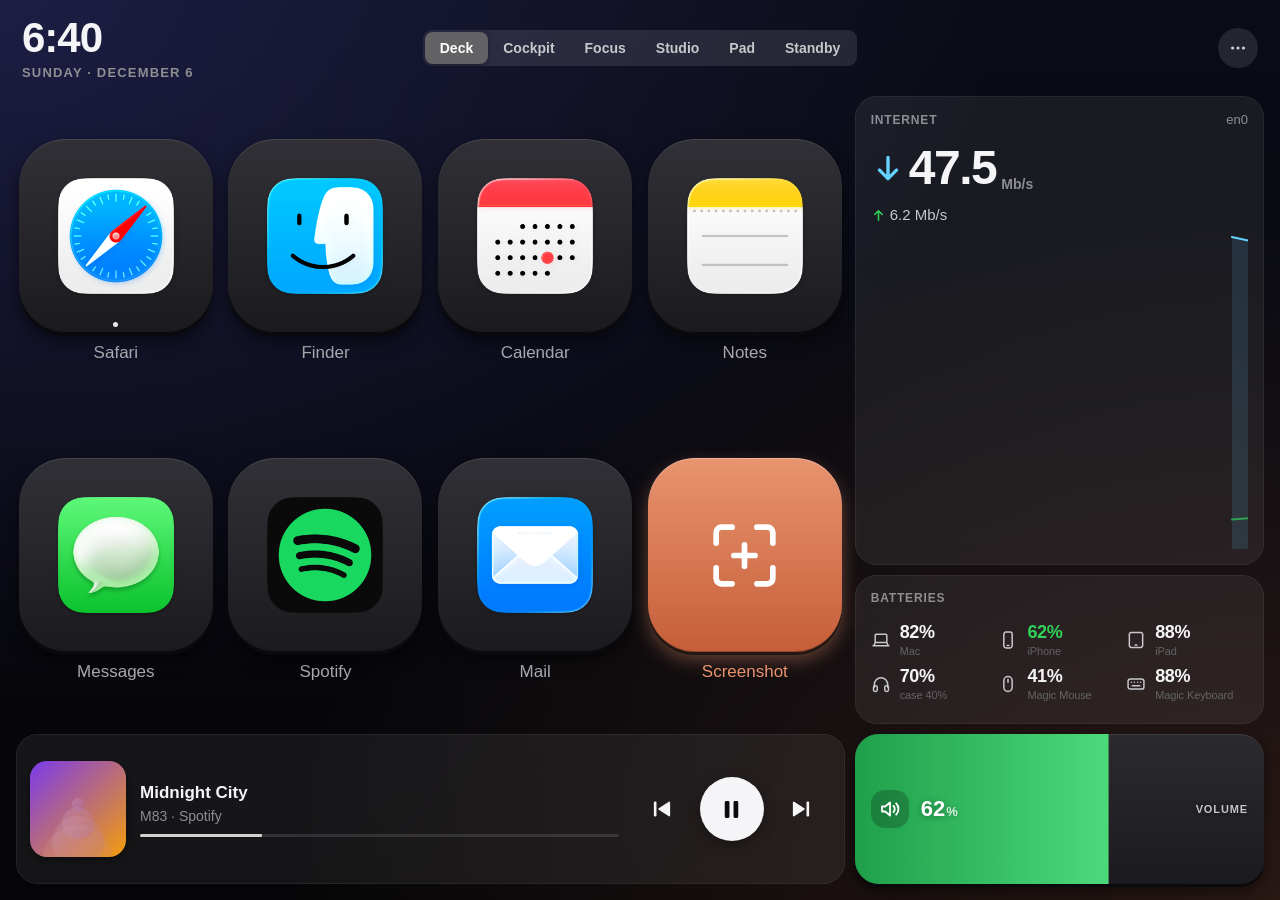
==== commit dc8186ca: "Update 2026-11-13" ====
--- a/docs/demo-app/index.html
+++ b/docs/demo-app/index.html
@@ -13,11 +13,11 @@
 <meta name="theme-color" content="#06080c">
 <link rel="apple-touch-icon" href="apple-touch-icon.png">
 <link rel="icon" type="image/png" href="icons/icon-192.png">
-<link rel="stylesheet" href="app.css?v=5e72e9a996">
+<link rel="stylesheet" href="app.css?v=400a1c63d3">
 </head>
 <body>
 <div id="app"></div>
 <noscript>JavaScript is required.</noscript>
-<script src="app.js?v=b10a973ba6"></script>
+<script src="app.js?v=849c80379c"></script>
 </body>
 </html>
--- a/docs/demo-app/app.css
+++ b/docs/demo-app/app.css
@@ -1 +1 @@
-:root{--accent: #3b82f6;--bg: #06080c;--card: #11151d;--card-hi: #171c27;--line: rgba(255, 255, 255, .06);--text: #e8ecf3;--dim: #8a93a6;--dim2: #5b6477;--red: #ef4444;--green: #22c55e;--radius: 18px;--ease: cubic-bezier(.2, .8, .2, 1)}*{box-sizing:border-box;-webkit-tap-highlight-color:transparent;-webkit-touch-callout:none}html,body{margin:0;padding:0;width:100%;height:100%;overflow:hidden;background:var(--bg);color:var(--text);font:15px/1.3 -apple-system,BlinkMacSystemFont,SF Pro Text,Helvetica Neue,Helvetica,Arial,sans-serif;-webkit-font-smoothing:antialiased;-webkit-text-size-adjust:100%;-webkit-user-select:none;user-select:none}body{position:fixed;top:0;left:0;right:0;bottom:0}#app{position:absolute;top:0;left:0;right:0;bottom:0;overflow:hidden;background:radial-gradient(ellipse at 20% -10%,#141b2b,#06080c00 55%),radial-gradient(ellipse at 100% 110%,#120f22,#06080c00 50%),var(--bg)}input,textarea{-webkit-user-select:text;user-select:text;font:inherit;color:inherit}img{-webkit-user-drag:none}.scroll{overflow-y:auto;-webkit-overflow-scrolling:touch}.scroll-x{overflow-x:auto;-webkit-overflow-scrolling:touch}.ell{white-space:nowrap;overflow:hidden;text-overflow:ellipsis}.ell2{display:-webkit-box;-webkit-line-clamp:2;-webkit-box-orient:vertical;overflow:hidden}.dim{color:var(--dim);font-weight:400}.muted-t{color:var(--dim2);font-size:13px;padding:6px 0}.err-t{color:#fca5a5;font-size:13px;margin:-4px 0 8px}.hint-t{color:var(--dim);font-size:13px;margin:0 0 10px}.spin{display:inline-block;width:12px;height:12px;border-radius:50%;border:2px solid rgba(255,255,255,.2);border-top-color:#fff;vertical-align:-1px;animation:spin .8s linear infinite}@keyframes spin{to{transform:rotate(360deg)}}.topbar{position:absolute;top:0;left:0;right:0;height:56px;display:flex;align-items:center;padding:0 12px;z-index:20;transition:opacity .4s ease}.standalone .topbar{top:20px}.topbar.faded{opacity:0}.tb-left{display:flex;align-items:baseline;flex-shrink:0;margin-right:14px}.tb-time{font-size:20px;font-weight:600;letter-spacing:-.02em;font-variant-numeric:tabular-nums}.tb-host{margin-left:8px;font-size:13px;color:var(--dim);max-width:160px;white-space:nowrap;overflow:hidden;text-overflow:ellipsis}.tabs{position:relative;flex:1;display:flex;align-items:center;height:44px;white-space:nowrap;padding:4px;background:#ffffff09;border-radius:22px;border:1px solid var(--line)}.tabs::-webkit-scrollbar{display:none}.tab-ind{position:absolute;left:0;top:4px;height:34px;border-radius:17px;background:linear-gradient(160deg,var(--accent),rgba(30,58,138,.95));box-shadow:0 4px 14px #2563eb59;transition:transform .35s var(--ease),width .35s var(--ease);pointer-events:none}.tab{position:relative;flex-shrink:0;height:34px;line-height:34px;padding:0 14px;margin-right:2px;border-radius:17px;color:var(--dim);font-size:15px;font-weight:500;transition:color .25s;cursor:pointer}.tab.on{color:#fff}.tab-ic{margin-right:6px;font-size:16px}.tab-edit{margin-left:6px;opacity:.8;font-size:13px}.tab.add{color:var(--accent);border:1px dashed rgba(59,130,246,.5);line-height:32px;margin-left:6px}.tb-right{display:flex;align-items:center;flex-shrink:0;margin-left:10px}.tb-btn{height:40px;min-width:40px;line-height:40px;text-align:center;border-radius:20px;background:#ffffff0d;border:1px solid var(--line);margin-left:8px;font-size:17px;color:var(--text);cursor:pointer;transition:background .2s,transform .12s}.tb-btn:active{transform:scale(.94)}.tb-btn.wide{padding:0 14px;font-size:15px;font-weight:600}.tb-btn.on{background:#f59e0b38;border-color:#f59e0b8c}.tb-btn.done,.tb-btn.accent{background:var(--accent);border-color:transparent;color:#fff}.conn-dot{width:10px;height:10px;border-radius:50%;margin:0 6px 0 4px;background:#64748b}.conn-dot.open{background:var(--green);box-shadow:0 0 8px #22c55ecc}.conn-dot.connecting{background:#f59e0b;animation:blink 1s ease infinite}.conn-dot.closed{background:var(--red)}@keyframes blink{50%{opacity:.3}}.stage-wrap{position:absolute}.stage{position:relative}.page{position:absolute;top:0;left:0;will-change:transform}.page.prev{pointer-events:none;z-index:0}.page.enter-r{animation:enterR .34s var(--ease) both;z-index:1}.page.enter-l{animation:enterL .34s var(--ease) both;z-index:1}@keyframes enterR{0%{transform:translate3d(70px,0,0);opacity:0}to{transform:none;opacity:1}}@keyframes enterL{0%{transform:translate3d(-70px,0,0);opacity:0}to{transform:none;opacity:1}}.modeview{position:relative}.wf{position:absolute}.wf-in{position:absolute;top:0;left:0;right:0;bottom:0}.wf.editing .wf-in{pointer-events:none;transform:scale(.965);transition:transform .25s var(--ease)}.wf.dragging{z-index:30;transition:none}.wf.dragging .wf-in{opacity:.92}.wf.resizing{z-index:30}.wf.settle{transition:transform .22s var(--ease)}.modeview.edit .wf:not(.dragging):not(.resizing):not(.settle-size){transition:transform .26s var(--ease)}.modeview.edit.snap .wf:not(.settle):not(.dragging):not(.resizing){transition:none}.wf.settle-size{transition:width .22s var(--ease),height .22s var(--ease)}.wf-edit{position:absolute;top:0;left:0;right:0;bottom:0;border-radius:var(--radius);border:2px dashed rgba(96,165,250,.55);background:#3b82f60f;cursor:move;animation:editIn .25s var(--ease) both}.wf.dragging .wf-edit{border-style:solid;border-color:var(--accent);background:#3b82f61f}@keyframes editIn{0%{opacity:0}to{opacity:1}}.wf-del,.wf-swap{position:absolute;top:5px;width:30px;height:30px;display:flex;align-items:center;justify-content:center;border-radius:50%;color:#fff;border:2px solid var(--bg);z-index:2;cursor:pointer;box-shadow:0 2px 8px #00000073}.wf-del{left:5px;background:#ef4444}.wf-swap{right:5px;background:var(--accent)}.wf-del:after,.wf-swap:after{content:"";position:absolute;top:-7px;left:-7px;right:-7px;bottom:-7px}.wf-del:active,.wf-swap:active{transform:scale(.9)}.wf-tag{position:absolute;top:11px;left:50%;transform:translate(-50%);white-space:nowrap;font-size:11px;color:#bfdbfe;background:#0f172ad9;padding:2px 7px;border-radius:8px}.wf-handle{position:absolute;right:-3px;bottom:-3px;width:44px;height:44px;cursor:nwse-resize;z-index:2}.wf-handle i{position:absolute;right:8px;bottom:8px;width:24px;height:24px;border-radius:50%;background:var(--accent);border:2px solid var(--bg)}.wf-handle i:after{content:"";position:absolute;right:5px;bottom:5px;width:8px;height:8px;border-right:2px solid #fff;border-bottom:2px solid #fff}.cells i{position:absolute;border-radius:14px;border:1px dashed rgba(255,255,255,.07)}.cells i.free{display:flex;align-items:center;justify-content:center;color:#93c5fd73;border-color:#60a5fa38;cursor:pointer;transition:background .15s ease,color .15s ease}.cells i.free:active{background:#3b82f629;color:#bfdbfe}.ghost{position:absolute;border-radius:var(--radius);background:#22c55e24;border:2px solid rgba(34,197,94,.7);z-index:25;transition:left .12s ease,top .12s ease,width .12s ease,height .12s ease;pointer-events:none}.ghost.bad{background:#ef444424;border-color:#ef4444bf}.edit-hint{position:absolute;bottom:18px;left:50%;transform:translate(-50%);background:#0f172af2;border:1px solid rgba(96,165,250,.4);color:#bfdbfe;padding:9px 16px;border-radius:20px;font-size:14px;z-index:40;white-space:nowrap;animation:toastIn .3s var(--ease) both;pointer-events:none}.card{position:absolute;top:0;left:0;right:0;bottom:0;border-radius:var(--radius);background:linear-gradient(170deg,var(--card-hi),var(--card) 60%);border:1px solid var(--line);padding:14px;overflow:hidden;display:flex;flex-direction:column}.card.bare{background:none;border-color:transparent}.lbl{display:flex;justify-content:space-between;align-items:center;font-size:11px;text-transform:uppercase;letter-spacing:.08em;color:#7c869a;font-weight:600;margin-bottom:6px;white-space:nowrap;min-height:15px}.lbl-t{overflow:hidden;text-overflow:ellipsis}.lbl-r{margin-left:8px;text-transform:none;letter-spacing:0;font-weight:500;color:var(--dim);overflow:hidden;text-overflow:ellipsis}.big{font-size:34px;font-weight:600;letter-spacing:-.03em;line-height:1.05;font-variant-numeric:tabular-nums}.big small{font-size:.5em;font-weight:500;color:var(--dim);letter-spacing:0}.big-s{font-size:24px;font-weight:600;letter-spacing:-.02em;font-variant-numeric:tabular-nums}.sub{font-size:13px;color:var(--dim);margin-top:4px;font-variant-numeric:tabular-nums}.sub.center{text-align:center}.sub-inline{font-size:12px}.v-inline{color:var(--text);font-size:15px}.kv{display:flex;justify-content:space-between;align-items:baseline;font-size:14px;padding:6px 0;border-bottom:1px solid var(--line)}.kv span{color:var(--dim);margin-right:10px}.kv b{font-weight:600;text-align:right;overflow:hidden;text-overflow:ellipsis;white-space:nowrap}.kv:last-child{border-bottom:0}.bar{height:8px;border-radius:4px;background:#ffffff12;overflow:hidden;margin-top:8px;flex-shrink:0}.bar i{display:block;height:100%;width:100%;border-radius:4px;background:var(--accent);transform-origin:0 50%;transition:transform .6s var(--ease)}.bar-lg{height:14px;border-radius:7px;margin-top:10px}.bar-thin{height:5px;margin-top:4px}.ring{position:relative;flex-shrink:0}.ring svg{display:block}.ring-v{transition:stroke-dashoffset .8s var(--ease),stroke .4s}.ring-c{position:absolute;top:0;left:0;right:0;bottom:0;display:flex;flex-direction:column;align-items:center;justify-content:center}.ring-v-t{font-weight:600;font-variant-numeric:tabular-nums}.chart{display:block}.chart-box{flex:1;margin-top:6px;min-height:0;overflow:hidden}.mini{align-items:center;justify-content:center;text-align:center;padding:8px}.mini-ic{font-size:22px;line-height:1}.mini-v{font-size:20px;font-weight:600;margin-top:4px;font-variant-numeric:tabular-nums;white-space:nowrap}.mini-l{font-size:11px;color:var(--dim);text-transform:uppercase;letter-spacing:.08em;margin-top:2px}.bare.mini{flex-direction:row}.bare.mini .mini-ic{font-size:18px;margin-right:6px}.bare.mini .mini-l{display:none}.bare.mini .mini-v{font-size:17px;font-weight:500;color:#aeb7c9;margin-top:0}.unavail{align-items:center;justify-content:center;text-align:center}.ua-icon{font-size:28px;opacity:.6}.key{position:absolute;top:0;left:0;right:0;bottom:0;border-radius:20px;display:flex;flex-direction:column;align-items:center;justify-content:center;overflow:hidden;cursor:pointer;background:linear-gradient(160deg,#252c3b,#141821);box-shadow:inset 0 1px #ffffff14,0 2px 6px #00000059;color:#b9c2d3;transition:transform .14s var(--ease),background .3s,color .3s}.key:before{content:"";position:absolute;left:22%;right:22%;top:0;height:2px;border-radius:0 0 2px 2px;background:var(--k1);opacity:.55}.key.down{transform:scale(.93)}.key.lit{background:linear-gradient(160deg,var(--k1),var(--k2));color:#fff;box-shadow:inset 0 1px #ffffff40,0 0 22px -2px var(--k1)}.key.lit:before{opacity:0}.key.row{flex-direction:row;justify-content:flex-start;padding:0 16px}.key.row .k-icon{margin:0 12px 0 0}.key.row .k-label{text-align:left}.k-icon{line-height:1;margin-bottom:7px;display:flex;align-items:center;justify-content:center}.k-emoji{line-height:1}.k-app{display:block;border-radius:22%}.k-app-wrap{position:relative;display:block;flex-shrink:0}.k-app-wrap .k-app{position:absolute;top:0;left:0}.k-app.pending{opacity:0}.k-app-fb{position:absolute;top:0;left:0;right:0;bottom:0;display:flex;align-items:center;justify-content:center}.k-label{font-weight:500;text-align:center;padding:0 6px;max-width:100%;overflow:hidden;text-overflow:ellipsis;white-space:nowrap;line-height:1.15}.k-dot{position:absolute;bottom:7px;left:50%;width:5px;height:5px;margin-left:-2.5px;border-radius:50%;background:#e2e8f0;box-shadow:0 0 6px #fff}.k-flash{position:absolute;top:0;left:0;right:0;bottom:0;border-radius:inherit;background:radial-gradient(circle at 50% 50%,#ffffff59,#fff0 70%);opacity:0;pointer-events:none;animation:flash .45s ease-out}@keyframes flash{0%{opacity:1;transform:scale(.6)}to{opacity:0;transform:scale(1.4)}}.shake-0,.shake-1{animation:shake .4s ease}.shake-1{animation-name:shake2}@keyframes shake{0%,to{transform:translate(0)}10%,80%{box-shadow:inset 0 0 0 3px #ef4444,0 0 18px #ef444499}20%,60%{transform:translate(-6px)}40%{transform:translate(6px)}}@keyframes shake2{0%,to{transform:translate(0)}10%,80%{box-shadow:inset 0 0 0 3px #ef4444,0 0 18px #ef444499}20%,60%{transform:translate(-6px)}40%{transform:translate(6px)}}.keys{position:absolute;top:0;left:0;right:0;bottom:0;display:grid;grid-gap:8px}.keys.card{padding:8px;display:grid}.keys>.key{position:relative;top:auto;left:auto;right:auto;bottom:auto}.slider{position:absolute;top:0;left:0;right:0;bottom:0;border-radius:22px;overflow:hidden;background:#161b25;border:1px solid var(--line);cursor:pointer;transition:transform .2s var(--ease)}.slider.drag{transform:scale(1.02)}.sl-track{position:absolute;top:0;left:0;right:0;bottom:0}.sl-fill{position:absolute;top:0;left:0;right:0;bottom:0;background:linear-gradient(0deg,var(--k2),var(--k1));transition:transform .18s ease-out}.slider.vert .sl-fill{transform-origin:50% 100%}.slider.horiz .sl-fill{transform-origin:0 50%;background:linear-gradient(90deg,var(--k2),var(--k1))}.slider.drag .sl-fill{transition:none}.slider.muted .sl-fill{background:linear-gradient(0deg,#2b3242,#3b4357)}.slider.disabled{opacity:.45}.sl-info{position:absolute;left:0;right:0;bottom:0;padding:12px 6px 14px;text-align:center;pointer-events:auto}.slider.horiz .sl-info{top:0;display:flex;align-items:center;padding:0 16px;text-align:left}.sl-icon{font-size:26px;line-height:1;margin-bottom:6px;display:inline-block;padding:6px;border-radius:14px;background:#0000002e}.slider.horiz .sl-icon{margin:0 12px 0 0}.sl-val{font-size:24px;font-weight:700;color:#fff;font-variant-numeric:tabular-nums;text-shadow:0 1px 6px rgba(0,0,0,.35)}.sl-val small{font-size:13px;font-weight:600;opacity:.8;margin-left:1px}.sl-lbl{font-size:11px;text-transform:uppercase;letter-spacing:.08em;color:#ffffffbf;margin-top:2px;font-weight:600;text-shadow:0 1px 4px rgba(0,0,0,.4)}.slider.horiz .sl-lbl{margin:0 0 0 auto}.slider.small .sl-icon{font-size:18px;padding:3px;margin-bottom:2px}.slider.small .sl-val{font-size:16px}.slider.small .sl-info{padding:6px 2px 8px}.out-list{flex:1;min-height:0}.out-row{display:flex;align-items:center;height:44px;padding:0 12px;margin-bottom:6px;border-radius:12px;background:#ffffff09;border:1px solid transparent;transition:background .25s,border-color .25s,transform .12s;cursor:pointer}.out-row.down{transform:scale(.97)}.out-row.on{background:#22c55e24;border-color:#22c55e73}.out-ic{font-size:18px;margin-right:10px}.out-name{flex:1;font-size:15px;font-weight:500;white-space:nowrap;overflow:hidden;text-overflow:ellipsis}.out-sub{font-size:12px;font-weight:400;opacity:.6}.out-dot{width:10px;height:10px;border-radius:50%;border:2px solid #3b4357;flex-shrink:0;margin-left:8px}.out-row.on .out-dot{background:var(--green);border-color:var(--green);box-shadow:0 0 8px var(--green)}.windows{padding:10px}.tiles{flex:1;display:grid;grid-template-columns:repeat(3,1fr);grid-gap:7px;min-height:0}.tile{position:relative;border-radius:11px;background:#ffffff0a;display:flex;align-items:center;justify-content:center;transition:transform .12s,background .2s;cursor:pointer;overflow:hidden}.tile.down{transform:scale(.92);background:#3b82f640}.tile-screen{position:relative;width:70%;height:56%;border-radius:4px;border:1.5px solid #4b5568}.tile-screen i{position:absolute;background:linear-gradient(160deg,#60a5fa,#2563eb);border-radius:2px}.cores{flex:1;display:flex;align-items:flex-end;min-height:24px;margin-top:10px}.cores i{flex:1;height:100%;margin-right:3px;border-radius:3px;background:#ffffff0d;position:relative;overflow:hidden}.cores i:last-child{margin-right:0}.cores b{position:absolute;left:0;right:0;bottom:0;height:100%;border-radius:3px;transform-origin:50% 100%;transition:transform .7s var(--ease)}.mem-body{flex:1;display:flex;align-items:center;justify-content:center;min-height:0}.bat-row{display:flex;align-items:center;justify-content:space-between}.batt{position:relative;width:58px;height:26px;border:2px solid #64748b;border-radius:7px;padding:2px;margin-left:10px;flex-shrink:0}.batt:after{content:"";position:absolute;right:-6px;top:7px;width:3px;height:8px;border-radius:0 2px 2px 0;background:#64748b}.batt i{display:block;height:100%;width:100%;border-radius:3px;transform-origin:0 50%;transition:transform .8s var(--ease)}.batt .bolt{position:absolute;top:0;left:0;right:0;text-align:center;line-height:20px;font-size:14px;color:#fff;text-shadow:0 0 4px #000}.batt.charging i{animation:charge 2.4s ease-in-out infinite}@keyframes charge{50%{opacity:.65}}.stat-tiles{flex:1;display:grid;grid-gap:8px;margin-top:12px;align-content:end}.stat{background:#ffffff0a;border-radius:12px;padding:9px;min-width:0}.stat span{display:block;font-size:11px;color:var(--dim);white-space:nowrap;overflow:hidden;text-overflow:ellipsis}.stat b{display:block;font-size:18px;font-weight:600;margin-top:3px;white-space:nowrap;font-variant-numeric:tabular-nums}.net-rates{display:flex;align-items:baseline;font-size:22px;font-weight:600;font-variant-numeric:tabular-nums;letter-spacing:-.02em}.net-rates .rx{color:#7dd3fc;margin-right:18px}.net-rates .tx{color:#f9a8d4}.net-rates.stack{flex-direction:column;align-items:flex-start;font-size:17px}.net-rates.stack .rx{margin:0 0 2px}.output.compact{justify-content:center;padding:10px}.output.compact .out-row{margin:0;height:100%;max-height:64px}.out-cycle{color:var(--dim);margin-left:8px;font-size:16px}.weather.narrow{align-items:center;text-align:center;padding:8px}.weather.narrow .wx-main{flex-direction:column}.disk-row{display:flex;align-items:baseline}.procs{flex:1;min-height:0}.proc{position:relative;display:flex;align-items:center;height:30px;margin-bottom:4px;padding:0 10px;border-radius:8px;font-size:14px;overflow:hidden;transition:transform .12s,background .2s}.proc.down{background:#ef444433;transform:scale(.98)}.proc-bar{position:absolute;left:0;top:0;bottom:0;width:100%;background:linear-gradient(90deg,#3b82f62e,#3b82f60f);transform-origin:0 50%;transition:transform .7s var(--ease)}.proc-n{position:relative;flex:1;white-space:nowrap;overflow:hidden;text-overflow:ellipsis}.proc-n{min-width:40px}.proc-c{position:relative;width:56px;flex-shrink:0;text-align:right;font-variant-numeric:tabular-nums;font-weight:600}.proc-m{position:relative;width:74px;flex-shrink:0;text-align:right;color:var(--dim);font-variant-numeric:tabular-nums}.bt-row{display:flex;align-items:center;margin-bottom:9px}.bt-ic{font-size:18px;width:28px}.bt-main{flex:1;min-width:0}.bt-top{display:flex;justify-content:space-between;font-size:13px}.bt-top b{white-space:nowrap;flex-shrink:0}.bt-n{white-space:nowrap;overflow:hidden;text-overflow:ellipsis;margin-right:6px}.art{position:relative;flex-shrink:0;border-radius:12px;overflow:hidden;background-size:cover;display:flex;align-items:center;justify-content:center}.art img{position:absolute;top:0;left:0;width:100%;height:100%;object-fit:cover}.art-note{color:#ffffffd9;font-weight:700}.np-compact{flex-direction:row;align-items:center;padding:12px}.np-txt{flex:1;min-width:0;margin:0 12px}.np-title{font-size:16px;font-weight:600}.np-sub{font-size:13px;color:var(--dim);margin-top:2px}.np-ambient{position:absolute;top:0;left:0;right:0;bottom:0;display:flex;align-items:center;justify-content:center;color:#aeb7c9;font-size:17px;padding:0 8px}.np-ambient .ell{margin-left:8px}.np-prog{position:relative;height:6px;border-radius:3px;background:#ffffff1f;overflow:hidden;margin-top:14px}.np-prog.thin{height:4px;margin-top:8px}.np-prog i{position:absolute;top:0;left:0;bottom:0;width:100%;background:#fff;border-radius:3px;transform-origin:0 50%;transition:transform 1s linear}.np-times{display:flex;justify-content:space-between;font-size:12px;color:var(--dim);margin-top:6px;font-variant-numeric:tabular-nums}.np-big{align-items:center;justify-content:center;padding:22px}.np-glow{position:absolute;top:0;left:0;right:0;bottom:0;opacity:.22;transition:opacity 1s}.np-fade{position:absolute;top:0;left:0;right:0;bottom:0;background:linear-gradient(180deg,#11151d33,#11151dd9 55%,#11151d)}.np-big.side .np-fade{background:linear-gradient(90deg,#11151d33,#11151dd9 55%,#11151d)}.np-art-wrap{position:relative}.np-art-wrap .art{box-shadow:0 18px 40px -12px #000000b3;border-radius:18px}.np-big.playing .np-art-wrap{animation:breathe 6s ease-in-out infinite}@keyframes breathe{50%{transform:scale(1.015)}}.np-info{position:relative;width:100%;margin-top:18px}.np-big.side{flex-direction:row}.np-big.side .np-info{margin:0 0 0 26px;flex:1;min-width:0}.np-title2{font-weight:700;letter-spacing:-.02em;line-height:1.15}.np-sub2{font-size:15px;color:#b6bfd0;margin-top:4px}.transport{display:flex;align-items:center;justify-content:center;margin-top:10px}.tbtn{display:flex;align-items:center;justify-content:center;border-radius:50%;margin:0 10px;background:#ffffff0f;transition:transform .12s var(--ease),background .2s;cursor:pointer;flex-shrink:0}.tbtn.big{background:#f8fafc;color:#0b0d12;box-shadow:0 6px 20px -6px #ffffff59}.tbtn.down{transform:scale(.88)}.media-w{flex-direction:row;align-items:center;justify-content:center;padding:10px}.media-w .transport{margin-top:0}.media-w.with-title{justify-content:space-between}.media-t{min-width:0;flex:1;margin-right:10px}.pomodoro{align-items:center}.pomodoro .lbl{align-self:stretch}.pomo-ring{flex:1;display:flex;align-items:center;justify-content:center;min-height:0}.pomo-time{font-weight:700;letter-spacing:-.03em;font-variant-numeric:tabular-nums}.pomo-phase{font-size:13px;font-weight:700;text-transform:uppercase;letter-spacing:.12em;margin-top:2px}.pomodoro.ph-work .ring.run:after{content:"";position:absolute;top:0;left:0;right:0;bottom:0;border-radius:50%;box-shadow:0 0 44px -4px #f9731680;opacity:0;animation:glowO 3s ease-in-out infinite;pointer-events:none}@keyframes glowO{50%{opacity:1}}.pomo-dnd{font-size:13px;color:#fb923c;margin:6px 0 2px}.pomo-btns{display:flex;justify-content:center;margin-top:10px}.pbtn{height:46px;line-height:46px;padding:0 20px;border-radius:23px;margin:0 5px;background:#ffffff12;font-weight:600;font-size:15px;transition:transform .12s;cursor:pointer;white-space:nowrap}.pbtn.primary{background:linear-gradient(160deg,#fb923c,#c2410c);color:#fff;box-shadow:0 6px 18px -6px #f9731699}.ph-break .pbtn.primary{background:linear-gradient(160deg,#4ade80,#15803d)}.pbtn.down{transform:scale(.93)}.pomodoro.compact{justify-content:center;padding:8px}.rem-list{flex:1;min-height:0}.rem{display:flex;align-items:center;min-height:40px;padding:6px 4px;border-bottom:1px solid var(--line);transition:transform .12s,opacity .3s;cursor:pointer}.rem.down{transform:scale(.98)}.rem-box{width:24px;height:24px;border-radius:50%;border:2px solid #4b5568;margin-right:12px;text-align:center;line-height:20px;font-size:13px;font-weight:800;flex-shrink:0;transition:background .25s,border-color .25s}.rem.done .rem-box{background:#f97316;border-color:#f97316;color:#fff}.rem-t{font-size:15px;white-space:nowrap;overflow:hidden;text-overflow:ellipsis;min-width:0}.rem.done .rem-t{color:var(--dim2);text-decoration:line-through}.fs-row{display:flex;align-items:flex-end;justify-content:space-between;flex:1}.focusstats.tall .fs-row{flex-direction:column;align-items:flex-start;justify-content:space-around}.clock{align-items:center;justify-content:center;text-align:center}.clock-t{font-weight:600;letter-spacing:-.04em;line-height:1;font-variant-numeric:tabular-nums;white-space:nowrap}.clock.ambient .clock-t{font-weight:200;background:linear-gradient(180deg,#fff,#9fb0cf);-webkit-background-clip:text;color:transparent}.clock-d{color:var(--dim);margin-top:.5em}.weather{justify-content:center}.wx-main{display:flex;align-items:center}.wx-e{line-height:1;margin-right:8px}.wx-t{font-weight:600;letter-spacing:-.03em;font-variant-numeric:tabular-nums}.weather.ambient{align-items:center}.weather.ambient .wx-t{font-weight:300;color:#cbd5e1}.weather.ambient .sub{text-align:center}.trackpad{padding:0}.tp-surface{position:relative;flex:1;margin:8px;border-radius:14px;border:1px dashed #333a4a;background:radial-gradient(ellipse at 50% 40%,#3b82f60d,#0000 70%);overflow:hidden;transition:border-color .3s,background .3s}.trackpad.active .tp-surface{border-color:#60a5fa99}.tp-hint{position:absolute;top:50%;left:0;right:0;transform:translateY(-50%);text-align:center;color:#5b6477;font-size:15px;padding:0 20px;pointer-events:none;transition:opacity .3s}.trackpad.active .tp-hint{opacity:.25}.tp-ic{font-size:34px;margin-bottom:10px;opacity:.6}.tp-hint2{font-size:12px;margin-top:8px;color:#4b5466}.tp-dots i{position:absolute;top:0;left:0;width:56px;height:56px;border-radius:50%;background:radial-gradient(circle,#93c5fd73,#3b82f600 70%);opacity:0;transition:opacity .2s;pointer-events:none}.tp-btns{display:flex;height:56px;margin:0 8px 8px}.tp-btn{flex:1;border-radius:12px;background:#ffffff0d;text-align:center;line-height:56px;color:var(--dim);font-weight:600;transition:transform .12s,background .2s;cursor:pointer}.tp-btn:first-child{margin-right:8px}.tp-btn.down{transform:scale(.97);background:#3b82f640;color:#fff}.textinput{justify-content:center;padding:8px 10px}.ti-form{display:flex;align-items:center;margin:0;height:100%;max-height:64px}.ti-ic{font-size:20px;margin:0 10px 0 4px}.ti-form input{flex:1;min-width:0;height:100%;border:0;outline:0;border-radius:12px;background:#ffffff0f;padding:0 14px;font-size:17px;-webkit-appearance:none}.ti-k,.ti-send{height:100%;min-width:52px;padding:0 14px;display:flex;align-items:center;justify-content:center;border-radius:12px;margin-left:8px;background:#ffffff0f;font-size:18px;transition:transform .12s,background .2s;cursor:pointer}.ti-send{font-size:15px;font-weight:700;color:var(--dim)}.ti-send.ready{background:var(--accent);color:#fff}.ti-k.down,.ti-send.down{transform:scale(.94)}.banner{position:absolute;top:64px;left:50%;transform:translate(-50%);z-index:60;background:#7f1d1df2;color:#fff;padding:9px 18px;border-radius:20px;font-size:14px;font-weight:600;white-space:nowrap;animation:toastIn .3s var(--ease) both}.standalone .banner{top:84px}.asleep{position:absolute;top:0;left:0;right:0;bottom:0;z-index:70;background:radial-gradient(circle at 30% 20%,#131b2c,#04060a 70%);display:flex;flex-direction:column;align-items:center;justify-content:center;text-align:center;animation:fadeIn .6s ease both}.asleep-time{font-size:150px;font-weight:200;letter-spacing:-.05em;line-height:1;font-variant-numeric:tabular-nums}.asleep-date{font-size:22px;color:var(--dim);margin-top:12px}.asleep-msg{margin-top:46px;font-size:18px;font-weight:600;color:#cbd5e1}.asleep-hint{margin-top:8px;font-size:14px;color:var(--dim2);max-width:420px}.asleep-dot{margin-top:18px}@keyframes fadeIn{0%{opacity:0}to{opacity:1}}.toast{position:absolute;bottom:24px;left:50%;transform:translate(-50%);z-index:80;background:#1e2432f7;border:1px solid rgba(255,255,255,.1);padding:11px 18px;border-radius:22px;font-size:15px;white-space:nowrap;display:flex;align-items:center;animation:toastIn .3s var(--ease) both;box-shadow:0 10px 30px #00000080;max-width:90%}.toast span:first-child{overflow:hidden;text-overflow:ellipsis}.toast.error{background:#7f1d1df7}.toast.say{background:#1e2950f7;border-color:#60a5fa66}.toast-undo{margin-left:16px;color:#93c5fd;font-weight:700;cursor:pointer}@keyframes toastIn{0%{opacity:0;transform:translate(-50%,12px)}to{opacity:1;transform:translate(-50%)}}.crash-notice{position:fixed;bottom:24px;left:50%;transform:translate(-50%);z-index:200;background:#7f1d1df7;color:#fff;padding:11px 18px;border-radius:22px;font:600 15px -apple-system,sans-serif;white-space:nowrap;box-shadow:0 10px 30px #00000080;cursor:pointer}.idle-shield{position:absolute;top:0;left:0;right:0;bottom:0;z-index:50}.tts{position:absolute;top:0;left:0;right:0;bottom:0;z-index:90;background:#04060af0;display:flex;flex-direction:column;align-items:center;justify-content:center;cursor:pointer;animation:fadeIn .4s ease both}.tts-name{font-size:26px;font-weight:700;margin-top:18px;letter-spacing:-.02em}.tts-pulse{position:relative;margin-top:46px;padding:14px 28px;border-radius:30px;background:var(--accent);font-weight:700;font-size:18px}.tts-pulse i{position:absolute;top:0;left:0;right:0;bottom:0;border-radius:30px;border:2px solid var(--accent);animation:pulse 1.8s ease-out infinite}.tts-pulse span{position:relative}@keyframes pulse{0%{transform:scale(1);opacity:.9}to{transform:scale(1.35,1.7);opacity:0}}.tts-hint{margin-top:18px;color:var(--dim);font-size:14px}.splash{position:absolute;top:0;left:0;right:0;bottom:0;display:flex;flex-direction:column;align-items:center;justify-content:center}.splash-name{font-size:24px;font-weight:700;margin-top:18px}.splash-sub{color:var(--dim);margin-top:12px}.sheet-wrap{position:absolute;top:0;left:0;right:0;bottom:0;z-index:100;display:flex;align-items:center;justify-content:center}.sheet-bg{position:absolute;top:0;left:0;right:0;bottom:0;background:#0000009e;animation:fadeIn .2s ease both}.sheet{position:relative;width:560px;max-width:94%;max-height:88%;display:flex;flex-direction:column;background:#121722;border:1px solid rgba(255,255,255,.08);border-radius:22px;box-shadow:0 24px 60px #0009;animation:sheetIn .32s var(--ease) both}.sheet.wide{width:720px}@keyframes sheetIn{0%{opacity:0;transform:translate3d(0,40px,0) scale(.98)}to{opacity:1;transform:none}}.sheet-h{display:flex;align-items:center;justify-content:space-between;padding:16px 18px 12px;border-bottom:1px solid var(--line)}.sheet-t{font-size:19px;font-weight:700;white-space:nowrap;overflow:hidden;text-overflow:ellipsis;margin-right:12px}.sheet-ic{margin-right:8px}.sheet-b{padding:6px 18px 18px;flex:1;min-height:0}.sheet-f{padding:12px 18px;border-top:1px solid var(--line);display:flex;justify-content:flex-end}.sheet.confirm{width:420px;padding:24px}.confirm-t{font-size:18px;font-weight:600;margin-bottom:20px;line-height:1.35}.sec-t{font-size:13px;font-weight:700;text-transform:uppercase;letter-spacing:.08em;color:#7c869a;margin:22px 0 8px}.about{color:var(--dim);font-size:13px}.about+.about{margin-top:6px}.about a{color:var(--accent, #0a84ff);text-decoration:none}.btn{display:inline-block;height:44px;line-height:44px;padding:0 18px;border-radius:12px;background:#ffffff12;font-weight:600;font-size:15px;text-align:center;cursor:pointer;transition:transform .12s,background .2s;white-space:nowrap}.btn:active{transform:scale(.96)}.btn.small{height:36px;line-height:36px;padding:0 14px;font-size:14px;border-radius:10px}.btn.accent{background:var(--accent);color:#fff}.btn.danger{color:#fca5a5;background:#ef44441f}.btn.danger.solid{background:#dc2626;color:#fff}.btn.disabled{opacity:.35;pointer-events:none}.btn-row{display:flex;align-items:center}.btn-row .btn{margin-right:8px}.btn-row.end{justify-content:flex-end}.btn-row.end .btn{margin:0 0 0 10px}.inline{display:flex;align-items:center}.inline .tin{flex:1;margin-right:8px}.frow{display:flex;align-items:center;justify-content:space-between;padding:10px 0;border-bottom:1px solid var(--line)}.frow.col{flex-direction:column;align-items:stretch}.frow.col .frow-l{margin-bottom:8px}.frow-l{font-size:15px;font-weight:500;color:#cfd6e4;margin-right:14px;flex-shrink:0}.frow-h{font-size:12px;color:var(--dim);font-weight:400;margin-top:2px}.frow-c{min-width:0}.frow:not(.col) .frow-c{flex:1;display:flex;justify-content:flex-end}.tin{height:42px;border-radius:10px;border:1px solid rgba(255,255,255,.1);background:#0b0e15;padding:0 12px;font-size:16px;outline:0;width:100%;max-width:360px;-webkit-appearance:none}.tin:focus{border-color:var(--accent)}.tin.emoji{width:70px;text-align:center;font-size:24px;flex-shrink:0}.emoji-in{display:flex;align-items:center}.emoji-sug{flex:1;white-space:nowrap;margin-left:10px;padding:4px 0}.es{display:inline-block;font-size:24px;padding:4px 6px;border-radius:8px;cursor:pointer}.es.on{background:#3b82f64d}.switch{position:relative;width:52px;height:32px;border-radius:16px;background:#2b3242;transition:background .25s;cursor:pointer;flex-shrink:0}.switch i{position:absolute;top:3px;left:3px;width:26px;height:26px;border-radius:50%;background:#fff;transition:transform .25s var(--ease);box-shadow:0 2px 4px #0000004d}.switch.on i{transform:translate(20px)}.chips{display:flex;flex-wrap:wrap;justify-content:flex-end;margin:-3px}.frow.col .chips,.chips.wrap{justify-content:flex-start}.chip{padding:8px 12px;margin:3px;border-radius:10px;background:#ffffff0f;font-size:14px;cursor:pointer;transition:background .2s;white-space:nowrap}.chip.on{background:var(--accent);color:#fff}.stepper{display:flex;align-items:center}.st-b{width:40px;height:36px;line-height:36px;text-align:center;border-radius:10px;background:#ffffff12;font-size:20px;cursor:pointer}.st-v{min-width:64px;text-align:center;font-weight:600;font-variant-numeric:tabular-nums}.swatches{display:flex;flex-wrap:wrap;justify-content:flex-end}.sw{width:32px;height:32px;border-radius:50%;margin:3px;cursor:pointer;border:2px solid transparent;transition:transform .15s}.sw.on{border-color:#fff;transform:scale(1.12)}.act-grid{display:grid;grid-template-columns:repeat(5,1fr);grid-gap:6px}.act{display:flex;flex-direction:column;align-items:center;justify-content:center;text-align:center;padding:8px 4px;border-radius:12px;background:#ffffff0b;border:1px solid transparent;cursor:pointer;min-height:64px}.act.on{background:#3b82f62e;border-color:var(--accent)}.act-ic{font-size:20px}.act-l{font-size:11px;color:#cbd5e1;margin-top:4px;line-height:1.15}.act-detail{margin-top:12px;padding:12px;border-radius:14px;background:#ffffff08}.picker-list{max-height:260px;overflow-y:auto;-webkit-overflow-scrolling:touch;margin-top:8px}.pick-row{display:flex;align-items:center;padding:6px 8px;border-radius:10px;cursor:pointer}.pick-row img{margin-right:12px;border-radius:7px}.pick-row.current{background:#ffffff0d}.pick-row .chev{margin-left:auto;color:var(--accent);font-size:14px}.combo{display:flex;flex-direction:column}.combo-prev{font-size:26px;font-weight:600;margin:8px 0;letter-spacing:.08em}.kprev-row{display:flex;flex-wrap:wrap;margin:-4px}.kprev{width:72px;height:72px;margin:4px;border-radius:14px;display:flex;flex-direction:column;align-items:center;justify-content:center;font-size:24px;cursor:pointer;border:2px solid transparent;overflow:hidden}.kprev small{font-size:10px;margin-top:3px;max-width:64px;overflow:hidden;text-overflow:ellipsis;white-space:nowrap;color:#e2e8f0}.kprev.on{border-color:#fff}.kprev.add{background:#ffffff0d;border:1px dashed rgba(255,255,255,.2);color:var(--accent)}.key-sub{margin-top:12px;padding:10px 12px;border-radius:14px;background:#ffffff08}.key-sub-bar{display:flex}.key-sub-bar .btn{margin-right:8px}.catalog .cat{margin-top:14px}.cat-t{font-size:12px;font-weight:700;text-transform:uppercase;letter-spacing:.08em;color:#7c869a;margin-bottom:8px}.cat-g{display:grid;grid-template-columns:repeat(4,1fr);grid-gap:8px}.cat-i{display:flex;flex-direction:column;align-items:center;padding:12px 6px;border-radius:14px;background:linear-gradient(160deg,#1c2230,#141821);border:1px solid var(--line);cursor:pointer;transition:transform .12s;text-align:center}.cat-i:active{transform:scale(.96)}.cat-i.on{border-color:var(--accent)}.cat-ic{font-size:28px}.cat-l{font-size:13px;font-weight:600;margin-top:6px}.cat-s{font-size:11px;color:var(--dim2);margin-top:2px}.cat-app{border-radius:9px}.cat-app+.cat-l{max-width:100%;overflow:hidden;text-overflow:ellipsis;white-space:nowrap}.cat-hint{margin-top:10px;text-transform:none;letter-spacing:0;font-weight:600}.pairing,.install{position:absolute;top:0;left:0;right:0;bottom:0;display:flex;align-items:center;justify-content:center}.pair-side{width:400px;margin-right:60px;text-align:center;display:flex;flex-direction:column;align-items:center}.pair-app{font-size:15px;color:var(--dim);margin-top:14px;font-weight:600}.pair-title{font-size:30px;font-weight:700;letter-spacing:-.02em;margin-top:8px;text-align:center}.pair-hint{font-size:16px;color:var(--dim);margin-top:10px;line-height:1.4}.pin-dots{display:flex;justify-content:center;margin-top:30px}.pin-dots i{width:18px;height:18px;border-radius:50%;border:2px solid #4b5568;margin:0 8px;transition:background .15s,border-color .15s,transform .15s}.pin-dots i.on{background:var(--accent);border-color:var(--accent);transform:scale(1.1)}.pair-err{min-height:22px;margin-top:16px;color:#fca5a5;font-size:15px;line-height:1.35;text-align:center}.pinpad{display:grid;grid-template-columns:repeat(3,96px);grid-template-rows:repeat(4,96px);grid-gap:16px}.pk{border-radius:50%;background:linear-gradient(160deg,#252c3b,#141821);box-shadow:inset 0 1px #ffffff14;display:flex;align-items:center;justify-content:center;font-size:36px;font-weight:400;cursor:pointer;transition:transform .1s,background .15s}.pk:active{transform:scale(.92);background:var(--accent)}.pk.del{background:none;box-shadow:none;font-size:28px;color:var(--dim)}.install{flex-direction:column;text-align:center;padding:0 40px}.steps{list-style:none;padding:0;margin:28px 0 18px;text-align:left}.steps li{display:flex;align-items:center;font-size:19px;margin-bottom:18px}.step-n{width:34px;height:34px;line-height:34px;text-align:center;border-radius:50%;background:var(--accent);font-weight:700;margin-right:16px;flex-shrink:0;font-size:16px}.share-ic,.add-ic{margin-left:10px;color:#60a5fa;display:inline-flex}.install-arrow{position:absolute;top:8px;right:120px;font-size:34px;color:#60a5fa;animation:bob 1.4s ease-in-out infinite}@keyframes bob{50%{transform:translateY(-8px)}}@media(max-width:800px){.pairing{flex-direction:column}.pair-side{margin:0 0 30px;width:90%}.tab{padding:0 11px}.act-grid{grid-template-columns:repeat(4,1fr)}.cat-g{grid-template-columns:repeat(3,1fr)}}:root{--bg: #050507;--text: #f5f5f7;--dim: #8e8e93;--dim2: #636366;--label: #aeaeb2;--line: rgba(255, 255, 255, .08);--card-bg: rgba(255, 255, 255, .065);--card-edge: rgba(255, 255, 255, .12);--radius: 22px;--green: #30d158;--red: #ff453a}html,body{font-family:-apple-system,BlinkMacSystemFont,SF Pro Text,SF Pro Display,Helvetica Neue,Helvetica,Arial,sans-serif}#app{background:radial-gradient(ellipse at 0% 0%,#5e5ce638,#0000 55%),radial-gradient(ellipse at 100% 100%,#d977572b,#0000 55%),linear-gradient(180deg,#0a0c16,#050507)}.ic{display:inline-block;vertical-align:middle;flex-shrink:0}.header{position:absolute;top:0;left:0;right:0;height:96px;padding:0 22px;display:flex;align-items:center;z-index:20;transition:opacity .4s ease}.standalone .header{top:20px}.header.compact{height:58px;padding:0 12px}.header.faded{opacity:0}.hd-left{flex:1 1 0;min-width:0}.hd-mid{flex:0 1 auto;min-width:0;display:flex;justify-content:center}.hd-right{flex:1 1 0;min-width:0;display:flex;justify-content:flex-end}.hd-clock{line-height:1}.hd-time{font-family:SF Pro Rounded,-apple-system,Helvetica Neue,sans-serif;font-size:42px;font-weight:700;letter-spacing:-1px;font-variant-numeric:tabular-nums}.hd-date{margin-top:7px;font-size:13px;font-weight:600;letter-spacing:.09em;text-transform:uppercase;color:var(--dim);white-space:nowrap}.header.compact .hd-time{font-size:26px;letter-spacing:-.5px}.hd-actions{display:flex;align-items:center}.cdot{display:inline-block;width:9px;height:9px;border-radius:50%;background:#636366;margin-right:8px;flex-shrink:0}.cdot.open{background:var(--green)}.cdot.connecting{background:#ffd60a;animation:blink 1s ease infinite}.cdot.closed{background:var(--red)}.hd-pinned{color:#ff9f0a;margin-right:12px;display:flex}.round-btn{width:40px;height:40px;border-radius:20px;display:flex;align-items:center;justify-content:center;color:#d1d1d6;background:#7676803d;cursor:pointer;transition:transform .12s,background .2s}.round-btn.on,.round-btn:active{background:#76768073}.pill{height:38px;padding:0 16px;border-radius:19px;display:flex;align-items:center;font-size:15px;font-weight:600;background:#7676803d;color:#fff;margin-left:8px;cursor:pointer;white-space:nowrap}.pill .ic{margin-right:6px}.pill.accent{background:#0a84ff}.seg{position:relative;display:flex;align-items:center;height:36px;padding:2px;border-radius:10px;background:#7676803d;white-space:nowrap;max-width:100%}.seg::-webkit-scrollbar{display:none}.seg-ind{position:absolute;left:0;top:2px;height:32px;border-radius:8px;background:#636366;box-shadow:0 1px 4px #0006;transition:transform .32s cubic-bezier(.2,.8,.2,1),width .32s cubic-bezier(.2,.8,.2,1);pointer-events:none}.seg-i{position:relative;flex-shrink:0;height:32px;line-height:32px;padding:0 15px;font-size:14px;font-weight:600;color:#c7c7cc;border-radius:8px;cursor:pointer;transition:color .25s;display:flex;align-items:center}.seg-i.on{color:#fff}.seg-edit{margin-left:6px;opacity:.8}.seg-i.add{color:#0a84ff;padding:0 12px}.dots{display:flex;align-items:center;height:32px}.dot-i{width:22px;height:32px;display:flex;align-items:center;justify-content:center;cursor:pointer}.dot-i i{display:block;width:7px;height:7px;border-radius:4px;background:#ffffff4d;transition:width .25s,background .25s}.dot-i.on i{width:18px;background:#fff}.dot-i.add{color:#0a84ff}.menu-wrap{position:absolute;top:0;left:0;right:0;height:100vh;z-index:120}.menu-bg{position:absolute;top:0;left:0;right:0;bottom:0}.menu{position:absolute;right:18px;top:74px;width:260px;border-radius:16px;background:#2c2c2e;box-shadow:0 0 0 .5px #ffffff1f,0 18px 40px #0009;overflow:hidden;animation:menuIn .2s cubic-bezier(.2,.8,.2,1) both;transform-origin:90% 0}.header.compact .menu{top:52px}@keyframes menuIn{0%{opacity:0;transform:scale(.92)}to{opacity:1;transform:none}}.menu-mac{display:flex;align-items:center;padding:14px 16px;border-bottom:.5px solid rgba(255,255,255,.1);background:#ffffff0a}.menu-mac .cdot{margin-right:12px}.menu-mac-t{flex:1;min-width:0}.menu-mac-t b{display:block;font-size:15px;font-weight:600;color:var(--text);white-space:nowrap;overflow:hidden;text-overflow:ellipsis}.menu-mac-t span{display:block;font-size:12px;color:#8e8e93;margin-top:2px}.menu-i{display:flex;align-items:center;height:50px;padding:0 16px;font-size:16px;color:var(--text);border-bottom:.5px solid rgba(255,255,255,.1);cursor:pointer}.menu-i:last-child{border-bottom:0}.menu-i:active{background:#ffffff14}.menu-i .ic{color:#c7c7cc;margin-right:12px}.menu-i span{flex:1}.menu-i .menu-check{color:#0a84ff;margin:0}.modes-hint{margin:0 0 10px}.mode-row{display:flex;align-items:center;padding:6px 0;border-bottom:.5px solid rgba(255,255,255,.08)}.mode-row:last-child{border-bottom:0}.mode-row-ic{width:44px;height:44px;border-radius:12px;background:#3a3a3c;display:flex;align-items:center;justify-content:center;font-size:22px;cursor:pointer;flex-shrink:0}.mode-row-n{flex:1;min-width:0;margin:0 10px}.mode-row-n .tin{width:100%}.mode-row-del{width:44px;height:44px;display:flex;align-items:center;justify-content:center;color:var(--red);cursor:pointer;flex-shrink:0}.mode-row-del.disabled{opacity:.3}.modes-count{margin-left:8px;opacity:.7;font-weight:500}.card{border-radius:var(--radius);background:var(--card-bg);border:0;box-shadow:inset 0 0 0 .5px var(--card-edge);padding:16px}.card.bare{background:none;box-shadow:none}.lbl{font-size:12px;font-weight:600;letter-spacing:.07em;color:var(--dim);margin-bottom:8px;min-height:16px}.lbl-r{color:var(--dim);font-size:13px}.big{font-weight:600;letter-spacing:-.03em}.big small{font-size:.42em;font-weight:600;color:var(--dim);margin-left:3px}.sub{color:#c7c7cc}.muted-t{color:var(--dim2)}.v-inline{color:var(--text)}.chart-box{margin-top:8px}.mini{padding:8px}.mini-ic{color:#c7c7cc}.mini-v{font-size:20px;font-weight:600;margin-top:6px}.mini-l{color:var(--dim)}.bare.mini .mini-ic{margin-right:8px;color:#8e8e93}.bare.mini .mini-v{margin-top:0}.unavail .ua-icon{color:var(--dim2);margin-bottom:6px}.kv{border-bottom:.5px solid var(--line);padding:9px 0;font-size:15px}.kv span{display:flex;align-items:center;color:var(--dim)}.kv span .ic{margin-right:9px;color:#8e8e93}.bar{background:#ffffff1a;height:6px;border-radius:3px}.ring-v-t small{font-size:.5em;color:var(--dim);margin-left:1px}.key{background:none;box-shadow:none;border-radius:0;overflow:visible;color:var(--label);justify-content:center}.key:before{content:none}.key.lit{background:none;box-shadow:none}.key .cap{position:relative;flex-shrink:0;display:flex;align-items:center;justify-content:center;color:#f5f5f7;background:linear-gradient(180deg,var(--k1),var(--k2));box-shadow:inset 0 1px #ffffff1c,inset 0 -1px #0009,0 3px #0a0a0c,0 8px 16px #0000008c;transition:transform .08s ease-out,box-shadow .08s ease-out;overflow:hidden}.key.colored .cap{color:#fff;box-shadow:inset 0 1px #ffffff4d,inset 0 -1px #00000040,0 3px #0000008c,0 8px 18px var(--glow)}.key.down{transform:none}.key.down .cap{transform:translateY(2px) scale(.97);box-shadow:inset 0 1px #ffffff0f,0 1px #0a0a0c,0 2px 6px #00000080}.key .k-app{display:block;border-radius:0}.key .k-app.k-site{border-radius:22%}.key .k-emoji{line-height:1}.key .k-label{margin-top:10px;font-weight:500;color:var(--label);white-space:nowrap;overflow:hidden;text-overflow:ellipsis;text-align:center;padding:0 2px}.key.colored .k-label{color:var(--k1)}.key.lit .k-label{color:#fff}.key.row{flex-direction:row;justify-content:flex-start;padding:0}.key.row .k-label{margin:0 0 0 16px;text-align:left;color:#e5e5ea;font-weight:600}.key .k-dot{bottom:6px;width:5px;height:5px;margin-left:-2.5px;background:#fff;box-shadow:none;opacity:.9}.key .k-flash{background:radial-gradient(circle at 50% 50%,#ffffff47,#fff0 70%)}.key.shake-0 .cap,.key.shake-1 .cap{box-shadow:inset 0 0 0 2px var(--red),0 0 16px #ff453a80}.keys{grid-gap:12px}.slider{border-radius:24px;background:linear-gradient(180deg,#2a2a2f,#1b1b1f);border:0;box-shadow:inset 0 1px #ffffff17,0 3px #0a0a0c,0 8px 16px #00000073}.slider .sl-fill{background:linear-gradient(0deg,var(--k2),var(--k1))}.slider.horiz .sl-fill{background:linear-gradient(90deg,var(--k2),var(--k1))}.slider.muted .sl-fill{background:linear-gradient(0deg,#3a3a3c,#48484a)}.sl-icon{background:#00000038;color:#fff;padding:7px;border-radius:14px;line-height:0}.sl-val{font-size:22px}.out-row{background:#ffffff0d;border-radius:12px;height:48px}.out-row.on{background:#30d15824;border-color:#30d15873}.out-ic{color:#c7c7cc;display:flex;margin-right:12px;font-size:0}.out-row.on .out-ic{color:#fff}.out-cycle{display:flex;color:var(--dim)}.tile{background:#ffffff0d;border-radius:12px}.tile-screen{border-color:#636366;border-radius:5px}.tile-screen i{background:linear-gradient(180deg,#64d2ff,#0a84ff)}.art{background:linear-gradient(135deg,#3a3a3c,#232326);box-shadow:0 2px 8px #00000073}.art .art-note{color:#636366}.np-bar{padding:12px 14px;justify-content:center}.np-row{display:flex;align-items:center;min-width:0}.np-bar .np-txt{flex:1;min-width:0;margin:0 14px}.np-bar .np-title{font-size:17px;font-weight:600}.np-bar .np-sub{font-size:14px;color:var(--dim);margin-top:3px}.np-row2{display:flex;align-items:center;margin-top:12px}.np-row2 .np-prog{flex:1;margin:0 14px 0 2px}.np-prog{background:#ffffff1f;height:4px;border-radius:2px}.np-prog.thin{height:3px;margin-top:9px}.np-prog i{background:#ffffffc7}.transport{margin-top:0}.tbtn{margin:0 4px;background:none;color:#f5f5f7;border-radius:50%}.tbtn.play{background:#f5f5f7;color:#0b0b0d;box-shadow:0 4px 14px #00000059;margin:0 8px}.tbtn.down{transform:scale(.9);opacity:.75}.np-big{padding:24px}.np-big .np-info{margin-top:20px}.np-big .transport{margin-top:14px}.np-art-wrap .art{box-shadow:0 16px 40px -10px #000000bf}.np-title2{font-weight:700}.np-sub2{color:var(--dim);font-size:16px}.np-ambient{color:#c7c7cc}.np-ambient .ic{margin-right:10px;color:var(--dim)}.open-app{display:inline-flex;align-items:center;margin-top:6px;height:36px;padding:0 14px 0 6px;border-radius:18px;background:#ffffff1a;font-size:15px;font-weight:600;cursor:pointer;transition:transform .12s}.open-app.small{height:30px;font-size:13px;padding:0 12px 0 5px;margin-top:4px}.open-app img{margin-right:8px}.open-app.down{transform:scale(.95)}.np-big .open-app{margin-top:16px}.media-w .transport{margin:0}.focus{align-items:center;padding:18px}.focus .lbl{align-self:stretch}.focus .pomo-ring{flex:1;display:flex;align-items:center;justify-content:center;min-height:0}.focus .pomo-time{font-family:SF Pro Rounded,-apple-system,sans-serif;font-weight:600;letter-spacing:-.02em}.focus .pomo-phase{font-size:13px;font-weight:600;letter-spacing:.08em;text-transform:uppercase;margin-top:6px}.focus.ph-work .ring.run:after{box-shadow:0 0 46px -6px #ff9f0a73}.focus-foot{align-self:stretch;display:flex;flex-direction:column;align-items:center}.dchips{display:flex;justify-content:center;margin-bottom:16px}.dchip{height:36px;line-height:36px;padding:0 15px;margin:0 4px;border-radius:18px;background:#7676803d;font-size:15px;font-weight:600;color:#d1d1d6;cursor:pointer;transition:background .2s,transform .12s;white-space:nowrap}.dchip.on{background:#f5f5f7;color:#0b0b0d}.dchip.down{transform:scale(.94)}.dchip.dstep{width:36px;padding:0;text-align:center;font-size:20px}.dchip.dstep.off{opacity:.35;cursor:default}.fstat-row{height:36px;display:flex;align-items:center;margin-bottom:16px}.fstat{font-size:15px;color:var(--dim);display:flex;align-items:center}.fstat.dnd{color:#bf5af2}.fstat .ic{margin-right:6px}.focus .pomo-btns{display:flex;align-items:center;justify-content:center;margin:0}.pbtn{height:50px;line-height:50px;padding:0 30px;border-radius:25px;font-size:17px;font-weight:600;margin:0 6px;cursor:pointer;transition:transform .12s;white-space:nowrap}.pbtn.primary{min-width:160px;text-align:center;color:#fff;background:linear-gradient(180deg,#e8946f,#c55e39);box-shadow:inset 0 1px #ffffff4d,0 3px #6b2d16,0 8px 18px #d9775759}.ph-work .pbtn.primary,.ph-break .pbtn.primary{background:linear-gradient(180deg,#48484a,#2c2c2e);box-shadow:inset 0 1px #ffffff1f,0 3px #0a0a0c,0 6px 14px #00000080}.pbtn.quiet{background:none;color:var(--dim);padding:0 16px;box-shadow:none}.pbtn.down{transform:translateY(2px) scale(.97)}.focus.compact{justify-content:center;padding:10px}.rem{border-bottom:.5px solid var(--line);min-height:46px}.rem-box{width:24px;height:24px;border:2px solid #48484a;display:flex;align-items:center;justify-content:center;line-height:0}.rem.done .rem-box{background:#e8946f;border-color:#e8946f;color:#fff}.rem-t{font-size:16px}.rem.done .rem-t{color:var(--dim2)}.network .net-main,.card .net-main{display:flex;align-items:center;white-space:nowrap}.net-main .ic{margin-right:4px}.net-v{font-weight:600;letter-spacing:-.03em;font-variant-numeric:tabular-nums}.net-u{font-size:14px;font-weight:600;color:var(--dim);margin-left:5px;align-self:flex-end;padding-bottom:6px}.net-sub{display:flex;align-items:center;font-size:15px;color:#c7c7cc;margin-top:6px;white-space:nowrap;overflow:hidden;font-variant-numeric:tabular-nums}.net-sub .ic{margin-right:4px}.network.short{justify-content:center}.net-up{display:flex;align-items:center;margin-left:auto;font-size:15px;color:#c7c7cc;font-variant-numeric:tabular-nums}.net-up .ic{margin-right:4px}.batteries .chips-grid{flex:1;align-content:center}.chips-grid{display:grid;grid-row-gap:6px;grid-column-gap:12px}.bchip{display:flex;align-items:center;height:38px;color:#c7c7cc;min-width:0}.bchip .ic{margin-right:9px}.bchip.stale{opacity:.45}.bchip .bc-t{display:flex;flex-direction:column;min-width:0}.bchip .bc-t small{font-size:11px;letter-spacing:-.01em;color:var(--dim2);white-space:nowrap;overflow:hidden;text-overflow:ellipsis;line-height:1.2}.bchip b{font-size:18px;font-weight:600;letter-spacing:-.02em;font-variant-numeric:tabular-nums}.stat{background:#ffffff0d;border-radius:12px}.batt{border-color:#8e8e93;border-radius:6px}.batt:after{background:#8e8e93}.cores i{background:#ffffff0f}.proc{border-radius:9px;height:34px}.proc-bar{background:linear-gradient(90deg,#0a84ff33,#0a84ff0f)}.bt-ic{color:#c7c7cc;margin-right:8px}.clock.ambient .clock-t{font-family:SF Pro Rounded,-apple-system,sans-serif;font-weight:600;background:none;color:#f5f5f7;letter-spacing:-.03em}.clock-d{color:var(--dim);font-weight:600;letter-spacing:.08em;text-transform:uppercase}.weather .wx-e{color:#ffd60a;margin-right:10px}.weather.ambient .wx-e{color:#c7c7cc}.weather.narrow .wx-e{margin:0 0 4px}.tp-surface{border:0;background:#ffffff09;box-shadow:inset 0 0 0 .5px #ffffff1a;border-radius:16px}.trackpad.active .tp-surface{box-shadow:inset 0 0 0 1px #64d2ff73}.tp-hint{color:#636366}.tp-ic{color:#48484a;display:block;margin:0 auto 10px}.tp-btn{background:#ffffff0f;border-radius:14px;color:#c7c7cc}.ti-ic{color:var(--dim);margin:0 10px 0 4px}.ti-form input{background:#ffffff12;border-radius:14px}.ti-k{display:flex;align-items:center;justify-content:center;color:#c7c7cc;background:#ffffff12;border-radius:14px}.ti-send{border-radius:14px}.ti-send.ready{background:#0a84ff}.sheet{background:#1c1c1e;border:0;box-shadow:inset 0 0 0 .5px #ffffff1a,0 24px 60px #0009}.sheet-t{display:flex;align-items:center}.sheet-ic{margin-right:10px;color:#c7c7cc}.sec-t{font-size:12px;letter-spacing:.07em;color:var(--dim)}.btn{background:#3a3a3c}.btn .ic{margin-right:4px;vertical-align:-3px}.btn.accent{background:#0a84ff}.btn.danger{background:#ff453a24;color:#ff6961}.chip{background:#3a3a3c}.chip.on,.sw.on{background:#0a84ff}.switch.on{background:var(--green)}.cat-i{background:linear-gradient(180deg,#2c2c30,#1f1f23);border:0;box-shadow:inset 0 1px #ffffff14,0 2px #0a0a0c}.cat-ic{color:#e5e5ea}.act{background:#2c2c2e}.act-ic{color:#e5e5ea;line-height:0}.act.on{background:#0a84ff33;border-color:#0a84ff}.sym-grid{display:flex;flex-wrap:wrap;margin:-3px}.sym{width:46px;height:46px;margin:3px;border-radius:12px;background:#2c2c2e;color:#e5e5ea;display:flex;align-items:center;justify-content:center;cursor:pointer}.sym.on{background:#0a84ff;color:#fff}.emoji-alt{display:flex;align-items:center;margin-top:10px;color:var(--dim);font-size:14px}.emoji-alt span{margin-right:10px}.kprev{box-shadow:inset 0 1px #ffffff1a,0 2px #0a0a0c;color:#f5f5f7}.kprev.add{color:#0a84ff}.toast{background:#2c2c2ef7;border:0;box-shadow:0 0 0 .5px #ffffff1f,0 10px 30px #00000080}.toast .toast-ic{margin-right:8px;color:#c7c7cc}.toast.error{background:#781c18f7}.toast.say{background:#1c2646f7}.edit-hint{background:#2c2c2e;border:0;color:#d1d1d6;box-shadow:0 0 0 .5px #ffffff1f}.edit-hint .ic{margin-right:4px}.banner{background:#781c18f2;top:104px}.asleep{background:radial-gradient(ellipse at 0% 0%,#5e5ce62e,#0000 55%),radial-gradient(ellipse at 100% 100%,#d977571f,#0000 55%),#050507}.asleep-time{font-family:SF Pro Rounded,-apple-system,sans-serif;font-weight:600;letter-spacing:-.04em}.asleep-date{text-transform:uppercase;letter-spacing:.08em;font-size:17px;font-weight:600}.asleep-msg{display:flex;align-items:center;justify-content:center}.asleep-msg .ic{margin-right:8px}.tts{background:#050507f0}.tts-pulse{background:#0a84ff}.tts-pulse i{border-color:#0a84ff}.pk{font-weight:300;background:linear-gradient(180deg,#303036,#1b1b1f);box-shadow:inset 0 1px #ffffff1c,0 3px #0a0a0c,0 8px 16px #00000080}.pk.del{color:#c7c7cc}.install-arrow{color:#0a84ff}.step-n{background:#0a84ff}@media(max-width:800px){.header{padding:0 14px}}.idle-shield{background:#0000006b;animation:fadeIn 1.2s ease both}.seg{display:inline-flex;background:#7676803d;border-radius:9px;padding:2px}.seg-b{padding:3px 10px;border-radius:7px;font-size:12px;font-weight:600;color:var(--dim);cursor:pointer;transition:background .2s,transform .12s}.seg-b.on{background:#ffffffe6;color:#0b0b0d}.seg-b.down{transform:scale(.94)}.ev{display:flex;align-items:center;min-height:46px;padding:6px 4px;border-bottom:.5px solid var(--line)}.ev-bar{width:4px;align-self:stretch;border-radius:2px;margin-right:10px;flex-shrink:0}.ev-when{width:64px;flex-shrink:0;font-size:14px;font-weight:600;font-variant-numeric:tabular-nums;color:var(--dim)}.ev-t{flex:1;min-width:0;font-size:15px;white-space:nowrap;overflow:hidden;text-overflow:ellipsis}.ev-live{margin-left:8px;padding:2px 8px;border-radius:9px;font-size:11px;font-weight:700;background:#ff9f0a;color:#0b0b0d;flex-shrink:0}.ev.live .ev-when{color:#ff9f0a}.ev.past{opacity:.45}.access{flex:1;display:flex;flex-direction:column;align-items:center;justify-content:center;text-align:center;padding:12px;border-radius:14px;cursor:pointer;color:var(--dim);transition:background .2s,transform .12s}.access.down{transform:scale(.97);background:#ffffff0d}.access-t{margin-top:10px;font-size:15px;color:var(--fg, #f5f5f7)}.access-h{margin-top:4px;font-size:13px;color:#ff9f0a;font-weight:600}.output .out-scroll{flex:1;min-height:0;margin:0 -4px;padding:0 4px}.out-picker .out-row{display:block;height:auto;padding:0;margin-bottom:6px;border:1px solid transparent}.out-picker .out-row.on{border-color:#30d15866}.out-row.down{transform:none}.out-row.down .out-top{opacity:.7}.out-top{display:flex;align-items:center;height:46px;padding:0 12px;cursor:pointer}.out-row.tall{padding-bottom:8px}.out-row.dim{opacity:.4}.out-row.dim .out-top{cursor:default}.out-check{width:22px;height:22px;border-radius:11px;border:2px solid #48484a;flex-shrink:0;margin-left:8px;display:flex;align-items:center;justify-content:center;color:#fff}.out-check.on{background:var(--green);border-color:var(--green)}.out-sec{display:flex;align-items:center;font-size:12px;font-weight:600;letter-spacing:.06em;text-transform:uppercase;color:var(--dim);margin:14px 2px 8px}.out-sec:first-child{margin-top:2px}.out-sec .ic{margin-right:6px}.thin-sl{display:flex;align-items:center;height:30px;padding:0 12px 0 44px;color:var(--dim)}.thin-track{position:relative;flex:1;height:5px;border-radius:3px;background:#ffffff24;margin:0 12px 0 8px}.thin-track i{position:absolute;left:0;top:0;bottom:0;width:100%;border-radius:3px;background:#f5f5f7;transform-origin:0 50%}.thin-track b{position:absolute;top:50%;width:20px;height:20px;margin:-10px 0 0 -10px;border-radius:50%;background:#fff;box-shadow:0 1px 4px #00000080}.thin-v{width:28px;text-align:right;font-size:13px;font-variant-numeric:tabular-nums;color:#c7c7cc}.out-hint{font-size:13px;line-height:1.35;color:var(--dim);margin:14px 2px 10px}.out-btn{display:flex;align-items:center;justify-content:center;height:42px;border-radius:12px;background:#0a84ff2e;color:#64d2ff;font-size:15px;font-weight:600;cursor:pointer;transition:transform .12s}.out-btn .ic{margin-right:8px}.out-btn.quiet{display:inline-flex;padding:0 14px;background:#ffffff12;color:#d1d1d6;margin-bottom:4px}.out-btn.down{transform:scale(.96)}.output.compact{padding:8px 10px;justify-content:center}.out-compact{display:flex;align-items:center;height:100%;max-height:80px;padding:0 10px;border-radius:14px;background:#ffffff0d;cursor:pointer;transition:transform .12s;min-width:0}.out-compact.down{transform:scale(.97)}.out-compact .out-ic{color:#d1d1d6}.out-cmain{flex:1;min-width:0}.out-csub{font-size:12px;color:var(--dim);margin-top:2px;white-space:nowrap;overflow:hidden;text-overflow:ellipsis}.out-chev{color:var(--dim);margin-left:6px}.toast{pointer-events:none}.toast .toast-undo{pointer-events:auto}.wf.lifted{z-index:40}.wf.lifted .wf-in{transform:scale(1.045);transition:transform .22s cubic-bezier(.2,.9,.3,1.3)}.wf .wf-in{transition:transform .18s ease-out}.wf.lifted .wf-in>.card,.wf.lifted .wf-in>.key .cap,.wf.lifted .wf-in>.slider{box-shadow:0 18px 44px #0009,inset 0 0 0 .5px #ffffff29}.wm-wrap{position:absolute;top:0;left:0;right:0;bottom:0;z-index:110}.wm-backdrop{position:absolute;top:0;left:0;right:0;bottom:0;background:#0000002e;animation:fadeIn .2s ease both}.wm{position:absolute;border-radius:16px;overflow:hidden;background:#2c2c30db;-webkit-backdrop-filter:blur(24px) saturate(160%);box-shadow:0 0 0 .5px #ffffff24,0 22px 50px #0000008c;animation:wmIn .26s cubic-bezier(.2,.9,.3,1.15) both;transform-origin:0 0}@keyframes wmIn{0%{opacity:0;transform:scale(.88)}to{opacity:1;transform:none}}.wm-row{display:flex;align-items:center;justify-content:space-between;height:50px;padding:0 16px;font-size:16px;color:#f5f5f7;border-bottom:.5px solid rgba(255,255,255,.1);cursor:pointer}.wm-row .ic{color:#e5e5ea}.wm-row.down{background:#ffffff1a}.wm-row.danger{color:#ff453a;border-bottom:0}.wm-row.danger .ic{color:#ff453a}.wm-sizes{padding:10px 16px 12px;border-bottom:6px solid rgba(0,0,0,.22)}.wm-sizes-t{display:flex;align-items:center;justify-content:space-between;font-size:16px;color:#f5f5f7;margin-bottom:10px}.wm-sizes-t .ic{color:#e5e5ea}.wm-chips{display:flex;flex-wrap:wrap;margin:-3px}.wm-chip{height:32px;line-height:32px;padding:0 11px;margin:3px;border-radius:9px;background:#ffffff1a;font-size:14px;font-weight:600;color:#e5e5ea;cursor:pointer;font-variant-numeric:tabular-nums}.wm-chip.on{background:#0a84ff;color:#fff}.wm-chip.off{opacity:.3;cursor:default}.wm-chip.down{background:#ffffff38}@keyframes wiggle{0%{transform:rotate(-.6deg) scale(.965)}to{transform:rotate(.6deg) scale(.965)}}@keyframes wiggleE{0%{transform:rotate(-.6deg)}to{transform:rotate(.6deg)}}.wf.editing .wf-in{animation:wiggle .26s ease-in-out infinite alternate}.wf.editing .wf-edit{animation:editIn .25s ease both,wiggleE .26s ease-in-out infinite alternate}.wf.editing:nth-child(2n) .wf-in,.wf.editing:nth-child(2n) .wf-edit{animation-direction:normal,alternate-reverse}.wf.editing:nth-child(2n) .wf-in{animation-direction:alternate-reverse}.wf.editing:nth-child(3n) .wf-in{animation-duration:.3s}.wf.editing:nth-child(3n) .wf-edit{animation-duration:.25s,.3s}.wf.editing:nth-child(5n+1) .wf-in{animation-delay:-.11s}.wf.editing:nth-child(5n+1) .wf-edit{animation-delay:0s,-.11s}.wf.dragging .wf-in,.wf.resizing .wf-in,.wf.dragging .wf-edit,.wf.resizing .wf-edit{animation:none}@media(prefers-reduced-motion:reduce){.wf.editing .wf-in{animation:none}.wf.editing .wf-edit{animation:editIn .25s ease both}}.stat-w .stat-big{margin-top:2px;white-space:nowrap;overflow:hidden}.stat-w .stat-v small{font-size:.42em;font-weight:600;color:var(--dim)}.stat-w .stat-foot{margin-top:auto}.stat-w .stat-foot .sub{margin-top:6px}.stat-w .stat-ring{flex:1;display:flex;align-items:center;justify-content:center}.stat-ring-v{font-weight:600;letter-spacing:-.02em;font-variant-numeric:tabular-nums}.stat-ring-v small{font-size:.5em;color:var(--dim)}.stat-w .stat-u{font-size:12px;color:var(--dim);font-weight:600}.stat-w.unavail{align-items:center;justify-content:center;text-align:center}.stat-w .stat-name{font-size:12px;color:var(--dim2);margin-top:4px;max-width:100%}.pick{display:flex;height:440px;margin-top:12px}.pick-l{width:47%;display:flex;flex-direction:column;border-right:.5px solid var(--line);padding-right:12px}.pick-search{display:flex;align-items:center;height:36px;padding:0 10px;border-radius:10px;background:#7676803d;color:var(--dim);flex-shrink:0}.pick-search .ic{margin-right:7px}.pick-search input{flex:1;min-width:0;border:0;outline:0;background:none;font-size:15px;color:var(--text)}.pick-list{flex:1;margin-top:8px}.pick-empty{padding:16px 4px}.pick-cat{margin-bottom:6px}.pick-cat-t{font-size:12px;font-weight:700;text-transform:uppercase;letter-spacing:.08em;color:var(--dim);padding:10px 6px 4px}.pick-grp{font-size:12px;font-weight:600;color:#aeaeb2;padding:8px 6px 2px}.pick-row{display:flex;align-items:center;padding:8px 6px;border-radius:11px;cursor:pointer}.pick-row:active{background:#ffffff0f}.pick-row.on{background:#0a84ff33;box-shadow:inset 0 0 0 1px #0a84ff8c}.pick-ic{width:34px;height:34px;border-radius:9px;flex-shrink:0;display:flex;align-items:center;justify-content:center;margin-right:10px;background:linear-gradient(180deg,#3a3a3e,#26262a);color:#e5e5ea;box-shadow:inset 0 .5px #ffffff1f}.pick-row.on .pick-ic{background:#0a84ff;color:#fff}.pick-tx{min-width:0;flex:1}.pick-n{font-size:15px;font-weight:600;line-height:1.2}.pick-d{font-size:12.5px;color:var(--dim);line-height:1.3;margin-top:2px}.pick-cur{margin-left:8px;font-size:11px;font-weight:700;color:#0a84ff;text-transform:uppercase;letter-spacing:.05em}.pick-r{flex:1;min-width:0;padding-left:16px;display:flex;flex-direction:column}.pick-r-b{flex:1;min-height:0}.pick-stage{flex-shrink:0;display:flex;align-items:center;justify-content:center;border-radius:16px;padding:12px;background:radial-gradient(ellipse at 0% 0%,#5e5ce633,#0000 60%),radial-gradient(ellipse at 100% 100%,#d9775729,#0000 60%),#0a0c16}.pick-scaled{position:relative;pointer-events:none}.pick-wf{position:absolute;left:0;top:0;transform-origin:0 0}.pick-name{font-size:19px;font-weight:700;margin-top:14px}.pick-desc{font-size:14px;color:#c7c7cc;margin-top:4px;line-height:1.35}.pick-size{font-size:12.5px;color:var(--dim);margin-top:6px}.pick-opts{margin-top:10px}.pick-opts .row{padding-left:0;padding-right:0}.pick-add{display:block;margin-top:12px;height:44px;font-size:16px;flex-shrink:0}.chip.multi .chip-ck{display:inline-block;width:12px;margin-right:4px;font-weight:700}
+:root{--accent: #3b82f6;--bg: #06080c;--card: #11151d;--card-hi: #171c27;--line: rgba(255, 255, 255, .06);--text: #e8ecf3;--dim: #8a93a6;--dim2: #5b6477;--red: #ef4444;--green: #22c55e;--radius: 18px;--ease: cubic-bezier(.2, .8, .2, 1)}*{box-sizing:border-box;-webkit-tap-highlight-color:transparent;-webkit-touch-callout:none}html,body{margin:0;padding:0;width:100%;height:100%;overflow:hidden;background:var(--bg);color:var(--text);font:15px/1.3 -apple-system,BlinkMacSystemFont,SF Pro Text,Helvetica Neue,Helvetica,Arial,sans-serif;-webkit-font-smoothing:antialiased;-webkit-text-size-adjust:100%;-webkit-user-select:none;user-select:none}body{position:fixed;top:0;left:0;right:0;bottom:0}#app{position:absolute;top:0;left:0;right:0;bottom:0;overflow:hidden;background:radial-gradient(ellipse at 20% -10%,#141b2b,#06080c00 55%),radial-gradient(ellipse at 100% 110%,#120f22,#06080c00 50%),var(--bg)}input,textarea{-webkit-user-select:text;user-select:text;font:inherit;color:inherit}img{-webkit-user-drag:none}.scroll{overflow-y:auto;-webkit-overflow-scrolling:touch}.scroll-x{overflow-x:auto;-webkit-overflow-scrolling:touch}.ell{white-space:nowrap;overflow:hidden;text-overflow:ellipsis}.ell2{display:-webkit-box;-webkit-line-clamp:2;-webkit-box-orient:vertical;overflow:hidden}.dim{color:var(--dim);font-weight:400}.muted-t{color:var(--dim2);font-size:13px;padding:6px 0}.err-t{color:#fca5a5;font-size:13px;margin:-4px 0 8px}.hint-t{color:var(--dim);font-size:13px;margin:0 0 10px}.spin{display:inline-block;width:12px;height:12px;border-radius:50%;border:2px solid rgba(255,255,255,.2);border-top-color:#fff;vertical-align:-1px;animation:spin .8s linear infinite}@keyframes spin{to{transform:rotate(360deg)}}.topbar{position:absolute;top:0;left:0;right:0;height:56px;display:flex;align-items:center;padding:0 12px;z-index:20;transition:opacity .4s ease}.standalone .topbar{top:20px}.topbar.faded{opacity:0}.tb-left{display:flex;align-items:baseline;flex-shrink:0;margin-right:14px}.tb-time{font-size:20px;font-weight:600;letter-spacing:-.02em;font-variant-numeric:tabular-nums}.tb-host{margin-left:8px;font-size:13px;color:var(--dim);max-width:160px;white-space:nowrap;overflow:hidden;text-overflow:ellipsis}.tabs{position:relative;flex:1;display:flex;align-items:center;height:44px;white-space:nowrap;padding:4px;background:#ffffff09;border-radius:22px;border:1px solid var(--line)}.tabs::-webkit-scrollbar{display:none}.tab-ind{position:absolute;left:0;top:4px;height:34px;border-radius:17px;background:linear-gradient(160deg,var(--accent),rgba(30,58,138,.95));box-shadow:0 4px 14px #2563eb59;transition:transform .35s var(--ease),width .35s var(--ease);pointer-events:none}.tab{position:relative;flex-shrink:0;height:34px;line-height:34px;padding:0 14px;margin-right:2px;border-radius:17px;color:var(--dim);font-size:15px;font-weight:500;transition:color .25s;cursor:pointer}.tab.on{color:#fff}.tab-ic{margin-right:6px;font-size:16px}.tab-edit{margin-left:6px;opacity:.8;font-size:13px}.tab.add{color:var(--accent);border:1px dashed rgba(59,130,246,.5);line-height:32px;margin-left:6px}.tb-right{display:flex;align-items:center;flex-shrink:0;margin-left:10px}.tb-btn{height:40px;min-width:40px;line-height:40px;text-align:center;border-radius:20px;background:#ffffff0d;border:1px solid var(--line);margin-left:8px;font-size:17px;color:var(--text);cursor:pointer;transition:background .2s,transform .12s}.tb-btn:active{transform:scale(.94)}.tb-btn.wide{padding:0 14px;font-size:15px;font-weight:600}.tb-btn.on{background:#f59e0b38;border-color:#f59e0b8c}.tb-btn.done,.tb-btn.accent{background:var(--accent);border-color:transparent;color:#fff}.conn-dot{width:10px;height:10px;border-radius:50%;margin:0 6px 0 4px;background:#64748b}.conn-dot.open{background:var(--green);box-shadow:0 0 8px #22c55ecc}.conn-dot.connecting{background:#f59e0b;animation:blink 1s ease infinite}.conn-dot.closed{background:var(--red)}@keyframes blink{50%{opacity:.3}}.stage-wrap{position:absolute}.stage{position:relative}.page{position:absolute;top:0;left:0;will-change:transform}.page.prev{pointer-events:none;z-index:0}.page.enter-r{animation:enterR .34s var(--ease) both;z-index:1}.page.enter-l{animation:enterL .34s var(--ease) both;z-index:1}@keyframes enterR{0%{transform:translate3d(70px,0,0);opacity:0}to{transform:none;opacity:1}}@keyframes enterL{0%{transform:translate3d(-70px,0,0);opacity:0}to{transform:none;opacity:1}}.modeview{position:relative}.wf{position:absolute}.wf-in{position:absolute;top:0;left:0;right:0;bottom:0}.wf.editing .wf-in{pointer-events:none;transform:scale(.965);transition:transform .25s var(--ease)}.wf.dragging{z-index:30;transition:none}.wf.dragging .wf-in{opacity:.92}.wf.resizing{z-index:30}.wf.settle{transition:transform .22s var(--ease)}.modeview.edit .wf:not(.dragging):not(.resizing):not(.settle-size){transition:transform .26s var(--ease)}.modeview.edit.snap .wf:not(.settle):not(.dragging):not(.resizing){transition:none}.wf.settle-size{transition:width .22s var(--ease),height .22s var(--ease)}.wf-edit{position:absolute;top:0;left:0;right:0;bottom:0;border-radius:var(--radius);border:2px dashed rgba(96,165,250,.55);background:#3b82f60f;cursor:move;animation:editIn .25s var(--ease) both}.wf.dragging .wf-edit{border-style:solid;border-color:var(--accent);background:#3b82f61f}@keyframes editIn{0%{opacity:0}to{opacity:1}}.wf-del,.wf-swap{position:absolute;top:5px;width:30px;height:30px;display:flex;align-items:center;justify-content:center;border-radius:50%;color:#fff;border:2px solid var(--bg);z-index:2;cursor:pointer;box-shadow:0 2px 8px #00000073}.wf-del{left:5px;background:#ef4444}.wf-swap{right:5px;background:var(--accent)}.wf-del:after,.wf-swap:after{content:"";position:absolute;top:-7px;left:-7px;right:-7px;bottom:-7px}.wf-del:active,.wf-swap:active{transform:scale(.9)}.wf-tag{position:absolute;top:11px;left:50%;transform:translate(-50%);white-space:nowrap;font-size:11px;color:#bfdbfe;background:#0f172ad9;padding:2px 7px;border-radius:8px}.wf-handle{position:absolute;right:-3px;bottom:-3px;width:44px;height:44px;cursor:nwse-resize;z-index:2}.wf-handle i{position:absolute;right:8px;bottom:8px;width:24px;height:24px;border-radius:50%;background:var(--accent);border:2px solid var(--bg)}.wf-handle i:after{content:"";position:absolute;right:5px;bottom:5px;width:8px;height:8px;border-right:2px solid #fff;border-bottom:2px solid #fff}.cells i{position:absolute;border-radius:14px;border:1px dashed rgba(255,255,255,.07)}.cells i.free{display:flex;align-items:center;justify-content:center;color:#93c5fd73;border-color:#60a5fa38;cursor:pointer;transition:background .15s ease,color .15s ease}.cells i.free:active{background:#3b82f629;color:#bfdbfe}.ghost{position:absolute;border-radius:var(--radius);background:#22c55e24;border:2px solid rgba(34,197,94,.7);z-index:25;transition:left .12s ease,top .12s ease,width .12s ease,height .12s ease;pointer-events:none}.ghost.bad{background:#ef444424;border-color:#ef4444bf}.edit-hint{position:absolute;bottom:18px;left:50%;transform:translate(-50%);background:#0f172af2;border:1px solid rgba(96,165,250,.4);color:#bfdbfe;padding:9px 16px;border-radius:20px;font-size:14px;z-index:40;white-space:nowrap;animation:toastIn .3s var(--ease) both;pointer-events:none}.card{position:absolute;top:0;left:0;right:0;bottom:0;border-radius:var(--radius);background:linear-gradient(170deg,var(--card-hi),var(--card) 60%);border:1px solid var(--line);padding:14px;overflow:hidden;display:flex;flex-direction:column}.card.bare{background:none;border-color:transparent}.lbl{display:flex;justify-content:space-between;align-items:center;font-size:11px;text-transform:uppercase;letter-spacing:.08em;color:#7c869a;font-weight:600;margin-bottom:6px;white-space:nowrap;min-height:15px}.lbl-t{overflow:hidden;text-overflow:ellipsis}.lbl-r{margin-left:8px;text-transform:none;letter-spacing:0;font-weight:500;color:var(--dim);overflow:hidden;text-overflow:ellipsis}.big{font-size:34px;font-weight:600;letter-spacing:-.03em;line-height:1.05;font-variant-numeric:tabular-nums}.big small{font-size:.5em;font-weight:500;color:var(--dim);letter-spacing:0}.big-s{font-size:24px;font-weight:600;letter-spacing:-.02em;font-variant-numeric:tabular-nums}.sub{font-size:13px;color:var(--dim);margin-top:4px;font-variant-numeric:tabular-nums}.sub.center{text-align:center}.sub-inline{font-size:12px}.v-inline{color:var(--text);font-size:15px}.kv{display:flex;justify-content:space-between;align-items:baseline;font-size:14px;padding:6px 0;border-bottom:1px solid var(--line)}.kv span{color:var(--dim);margin-right:10px}.kv b{font-weight:600;text-align:right;overflow:hidden;text-overflow:ellipsis;white-space:nowrap}.kv:last-child{border-bottom:0}.bar{height:8px;border-radius:4px;background:#ffffff12;overflow:hidden;margin-top:8px;flex-shrink:0}.bar i{display:block;height:100%;width:100%;border-radius:4px;background:var(--accent);transform-origin:0 50%;transition:transform .6s var(--ease)}.bar-lg{height:14px;border-radius:7px;margin-top:10px}.bar-thin{height:5px;margin-top:4px}.ring{position:relative;flex-shrink:0}.ring svg{display:block}.ring-v{transition:stroke-dashoffset .8s var(--ease),stroke .4s}.ring-c{position:absolute;top:0;left:0;right:0;bottom:0;display:flex;flex-direction:column;align-items:center;justify-content:center}.ring-v-t{font-weight:600;font-variant-numeric:tabular-nums}.chart{display:block}.chart-box{flex:1;margin-top:6px;min-height:0;overflow:hidden}.mini{align-items:center;justify-content:center;text-align:center;padding:8px}.mini-ic{font-size:22px;line-height:1}.mini-v{font-size:20px;font-weight:600;margin-top:4px;font-variant-numeric:tabular-nums;white-space:nowrap}.mini-l{font-size:11px;color:var(--dim);text-transform:uppercase;letter-spacing:.08em;margin-top:2px}.bare.mini{flex-direction:row}.bare.mini .mini-ic{font-size:18px;margin-right:6px}.bare.mini .mini-l{display:none}.bare.mini .mini-v{font-size:17px;font-weight:500;color:#aeb7c9;margin-top:0}.unavail{align-items:center;justify-content:center;text-align:center}.ua-icon{font-size:28px;opacity:.6}.key{position:absolute;top:0;left:0;right:0;bottom:0;border-radius:20px;display:flex;flex-direction:column;align-items:center;justify-content:center;overflow:hidden;cursor:pointer;background:linear-gradient(160deg,#252c3b,#141821);box-shadow:inset 0 1px #ffffff14,0 2px 6px #00000059;color:#b9c2d3;transition:transform .14s var(--ease),background .3s,color .3s}.key:before{content:"";position:absolute;left:22%;right:22%;top:0;height:2px;border-radius:0 0 2px 2px;background:var(--k1);opacity:.55}.key.down{transform:scale(.93)}.key.lit{background:linear-gradient(160deg,var(--k1),var(--k2));color:#fff;box-shadow:inset 0 1px #ffffff40,0 0 22px -2px var(--k1)}.key.lit:before{opacity:0}.key.row{flex-direction:row;justify-content:flex-start;padding:0 16px}.key.row .k-icon{margin:0 12px 0 0}.key.row .k-label{text-align:left}.k-icon{line-height:1;margin-bottom:7px;display:flex;align-items:center;justify-content:center}.k-emoji{line-height:1}.k-app{display:block;border-radius:22%}.k-app-wrap{position:relative;display:block;flex-shrink:0}.k-app-wrap .k-app{position:absolute;top:0;left:0}.k-app.pending{opacity:0}.k-app-fb{position:absolute;top:0;left:0;right:0;bottom:0;display:flex;align-items:center;justify-content:center}.k-label{font-weight:500;text-align:center;padding:0 6px;max-width:100%;overflow:hidden;text-overflow:ellipsis;white-space:nowrap;line-height:1.15}.k-dot{position:absolute;bottom:7px;left:50%;width:5px;height:5px;margin-left:-2.5px;border-radius:50%;background:#e2e8f0;box-shadow:0 0 6px #fff}.k-flash{position:absolute;top:0;left:0;right:0;bottom:0;border-radius:inherit;background:radial-gradient(circle at 50% 50%,#ffffff59,#fff0 70%);opacity:0;pointer-events:none;animation:flash .45s ease-out}@keyframes flash{0%{opacity:1;transform:scale(.6)}to{opacity:0;transform:scale(1.4)}}.shake-0,.shake-1{animation:shake .4s ease}.shake-1{animation-name:shake2}@keyframes shake{0%,to{transform:translate(0)}10%,80%{box-shadow:inset 0 0 0 3px #ef4444,0 0 18px #ef444499}20%,60%{transform:translate(-6px)}40%{transform:translate(6px)}}@keyframes shake2{0%,to{transform:translate(0)}10%,80%{box-shadow:inset 0 0 0 3px #ef4444,0 0 18px #ef444499}20%,60%{transform:translate(-6px)}40%{transform:translate(6px)}}.keys{position:absolute;top:0;left:0;right:0;bottom:0;display:grid;grid-gap:8px}.keys.card{padding:8px;display:grid}.keys>.key{position:relative;top:auto;left:auto;right:auto;bottom:auto}.slider{position:absolute;top:0;left:0;right:0;bottom:0;border-radius:22px;overflow:hidden;background:#161b25;border:1px solid var(--line);cursor:pointer;transition:transform .2s var(--ease)}.slider.drag{transform:scale(1.02)}.sl-track{position:absolute;top:0;left:0;right:0;bottom:0}.sl-fill{position:absolute;top:0;left:0;right:0;bottom:0;background:linear-gradient(0deg,var(--k2),var(--k1));transition:transform .18s ease-out}.slider.vert .sl-fill{transform-origin:50% 100%}.slider.horiz .sl-fill{transform-origin:0 50%;background:linear-gradient(90deg,var(--k2),var(--k1))}.slider.drag .sl-fill{transition:none}.slider.muted .sl-fill{background:linear-gradient(0deg,#2b3242,#3b4357)}.slider.disabled{opacity:.45}.sl-info{position:absolute;left:0;right:0;bottom:0;padding:12px 6px 14px;text-align:center;pointer-events:auto}.slider.horiz .sl-info{top:0;display:flex;align-items:center;padding:0 16px;text-align:left}.sl-icon{font-size:26px;line-height:1;margin-bottom:6px;display:inline-block;padding:6px;border-radius:14px;background:#0000002e}.slider.horiz .sl-icon{margin:0 12px 0 0}.sl-val{font-size:24px;font-weight:700;color:#fff;font-variant-numeric:tabular-nums;text-shadow:0 1px 6px rgba(0,0,0,.35)}.sl-val small{font-size:13px;font-weight:600;opacity:.8;margin-left:1px}.sl-lbl{font-size:11px;text-transform:uppercase;letter-spacing:.08em;color:#ffffffbf;margin-top:2px;font-weight:600;text-shadow:0 1px 4px rgba(0,0,0,.4)}.slider.horiz .sl-lbl{margin:0 0 0 auto}.slider.small .sl-icon{font-size:18px;padding:3px;margin-bottom:2px}.slider.small .sl-val{font-size:16px}.slider.small .sl-info{padding:6px 2px 8px}.out-list{flex:1;min-height:0}.out-row{display:flex;align-items:center;height:44px;padding:0 12px;margin-bottom:6px;border-radius:12px;background:#ffffff09;border:1px solid transparent;transition:background .25s,border-color .25s,transform .12s;cursor:pointer}.out-row.down{transform:scale(.97)}.out-row.on{background:#22c55e24;border-color:#22c55e73}.out-ic{font-size:18px;margin-right:10px}.out-name{flex:1;font-size:15px;font-weight:500;white-space:nowrap;overflow:hidden;text-overflow:ellipsis}.out-sub{font-size:12px;font-weight:400;opacity:.6}.out-dot{width:10px;height:10px;border-radius:50%;border:2px solid #3b4357;flex-shrink:0;margin-left:8px}.out-row.on .out-dot{background:var(--green);border-color:var(--green);box-shadow:0 0 8px var(--green)}.windows{padding:10px}.tiles{flex:1;display:grid;grid-template-columns:repeat(3,1fr);grid-gap:7px;min-height:0}.tile{position:relative;border-radius:11px;background:#ffffff0a;display:flex;align-items:center;justify-content:center;transition:transform .12s,background .2s;cursor:pointer;overflow:hidden}.tile.down{transform:scale(.92);background:#3b82f640}.tile-screen{position:relative;width:70%;height:56%;border-radius:4px;border:1.5px solid #4b5568}.tile-screen i{position:absolute;background:linear-gradient(160deg,#60a5fa,#2563eb);border-radius:2px}.cores{flex:1;display:flex;align-items:flex-end;min-height:24px;margin-top:10px}.cores i{flex:1;height:100%;margin-right:3px;border-radius:3px;background:#ffffff0d;position:relative;overflow:hidden}.cores i:last-child{margin-right:0}.cores b{position:absolute;left:0;right:0;bottom:0;height:100%;border-radius:3px;transform-origin:50% 100%;transition:transform .7s var(--ease)}.mem-body{flex:1;display:flex;align-items:center;justify-content:center;min-height:0}.bat-row{display:flex;align-items:center;justify-content:space-between}.batt{position:relative;width:58px;height:26px;border:2px solid #64748b;border-radius:7px;padding:2px;margin-left:10px;flex-shrink:0}.batt:after{content:"";position:absolute;right:-6px;top:7px;width:3px;height:8px;border-radius:0 2px 2px 0;background:#64748b}.batt i{display:block;height:100%;width:100%;border-radius:3px;transform-origin:0 50%;transition:transform .8s var(--ease)}.batt .bolt{position:absolute;top:0;left:0;right:0;text-align:center;line-height:20px;font-size:14px;color:#fff;text-shadow:0 0 4px #000}.batt.charging i{animation:charge 2.4s ease-in-out infinite}@keyframes charge{50%{opacity:.65}}.stat-tiles{flex:1;display:grid;grid-gap:8px;margin-top:12px;align-content:end}.stat{background:#ffffff0a;border-radius:12px;padding:9px;min-width:0}.stat span{display:block;font-size:11px;color:var(--dim);white-space:nowrap;overflow:hidden;text-overflow:ellipsis}.stat b{display:block;font-size:18px;font-weight:600;margin-top:3px;white-space:nowrap;font-variant-numeric:tabular-nums}.net-rates{display:flex;align-items:baseline;font-size:22px;font-weight:600;font-variant-numeric:tabular-nums;letter-spacing:-.02em}.net-rates .rx{color:#7dd3fc;margin-right:18px}.net-rates .tx{color:#f9a8d4}.net-rates.stack{flex-direction:column;align-items:flex-start;font-size:17px}.net-rates.stack .rx{margin:0 0 2px}.output.compact{justify-content:center;padding:10px}.output.compact .out-row{margin:0;height:100%;max-height:64px}.out-cycle{color:var(--dim);margin-left:8px;font-size:16px}.weather.narrow{align-items:center;text-align:center;padding:8px}.weather.narrow .wx-main{flex-direction:column}.disk-row{display:flex;align-items:baseline}.procs{flex:1;min-height:0}.proc{position:relative;display:flex;align-items:center;height:30px;margin-bottom:4px;padding:0 10px;border-radius:8px;font-size:14px;overflow:hidden;transition:transform .12s,background .2s}.proc.down{background:#ef444433;transform:scale(.98)}.proc-bar{position:absolute;left:0;top:0;bottom:0;width:100%;background:linear-gradient(90deg,#3b82f62e,#3b82f60f);transform-origin:0 50%;transition:transform .7s var(--ease)}.proc-n{position:relative;flex:1;white-space:nowrap;overflow:hidden;text-overflow:ellipsis}.proc-n{min-width:40px}.proc-c{position:relative;width:56px;flex-shrink:0;text-align:right;font-variant-numeric:tabular-nums;font-weight:600}.proc-m{position:relative;width:74px;flex-shrink:0;text-align:right;color:var(--dim);font-variant-numeric:tabular-nums}.bt-row{display:flex;align-items:center;margin-bottom:9px}.bt-ic{font-size:18px;width:28px}.bt-main{flex:1;min-width:0}.bt-top{display:flex;justify-content:space-between;font-size:13px}.bt-top b{white-space:nowrap;flex-shrink:0}.bt-n{white-space:nowrap;overflow:hidden;text-overflow:ellipsis;margin-right:6px}.art{position:relative;flex-shrink:0;border-radius:12px;overflow:hidden;background-size:cover;display:flex;align-items:center;justify-content:center}.art img{position:absolute;top:0;left:0;width:100%;height:100%;object-fit:cover}.art-note{color:#ffffffd9;font-weight:700}.np-compact{flex-direction:row;align-items:center;padding:12px}.np-txt{flex:1;min-width:0;margin:0 12px}.np-title{font-size:16px;font-weight:600}.np-sub{font-size:13px;color:var(--dim);margin-top:2px}.np-ambient{position:absolute;top:0;left:0;right:0;bottom:0;display:flex;align-items:center;justify-content:center;color:#aeb7c9;font-size:17px;padding:0 8px}.np-ambient .ell{margin-left:8px}.np-prog{position:relative;height:6px;border-radius:3px;background:#ffffff1f;overflow:hidden;margin-top:14px}.np-prog.thin{height:4px;margin-top:8px}.np-prog i{position:absolute;top:0;left:0;bottom:0;width:100%;background:#fff;border-radius:3px;transform-origin:0 50%;transition:transform 1s linear}.np-times{display:flex;justify-content:space-between;font-size:12px;color:var(--dim);margin-top:6px;font-variant-numeric:tabular-nums}.np-big{align-items:center;justify-content:center;padding:22px}.np-glow{position:absolute;top:0;left:0;right:0;bottom:0;opacity:.22;transition:opacity 1s}.np-fade{position:absolute;top:0;left:0;right:0;bottom:0;background:linear-gradient(180deg,#11151d33,#11151dd9 55%,#11151d)}.np-big.side .np-fade{background:linear-gradient(90deg,#11151d33,#11151dd9 55%,#11151d)}.np-art-wrap{position:relative}.np-art-wrap .art{box-shadow:0 18px 40px -12px #000000b3;border-radius:18px}.np-big.playing .np-art-wrap{animation:breathe 6s ease-in-out infinite}@keyframes breathe{50%{transform:scale(1.015)}}.np-info{position:relative;width:100%;margin-top:18px}.np-big.side{flex-direction:row}.np-big.side .np-info{margin:0 0 0 26px;flex:1;min-width:0}.np-title2{font-weight:700;letter-spacing:-.02em;line-height:1.15}.np-sub2{font-size:15px;color:#b6bfd0;margin-top:4px}.transport{display:flex;align-items:center;justify-content:center;margin-top:10px}.tbtn{display:flex;align-items:center;justify-content:center;border-radius:50%;margin:0 10px;background:#ffffff0f;transition:transform .12s var(--ease),background .2s;cursor:pointer;flex-shrink:0}.tbtn.big{background:#f8fafc;color:#0b0d12;box-shadow:0 6px 20px -6px #ffffff59}.tbtn.down{transform:scale(.88)}.media-w{flex-direction:row;align-items:center;justify-content:center;padding:10px}.media-w .transport{margin-top:0}.media-w.with-title{justify-content:space-between}.media-t{min-width:0;flex:1;margin-right:10px}.pomodoro{align-items:center}.pomodoro .lbl{align-self:stretch}.pomo-ring{flex:1;display:flex;align-items:center;justify-content:center;min-height:0}.pomo-time{font-weight:700;letter-spacing:-.03em;font-variant-numeric:tabular-nums}.pomo-phase{font-size:13px;font-weight:700;text-transform:uppercase;letter-spacing:.12em;margin-top:2px}.pomodoro.ph-work .ring.run:after{content:"";position:absolute;top:0;left:0;right:0;bottom:0;border-radius:50%;box-shadow:0 0 44px -4px #f9731680;opacity:0;animation:glowO 3s ease-in-out infinite;pointer-events:none}@keyframes glowO{50%{opacity:1}}.pomo-dnd{font-size:13px;color:#fb923c;margin:6px 0 2px}.pomo-btns{display:flex;justify-content:center;margin-top:10px}.pbtn{height:46px;line-height:46px;padding:0 20px;border-radius:23px;margin:0 5px;background:#ffffff12;font-weight:600;font-size:15px;transition:transform .12s;cursor:pointer;white-space:nowrap}.pbtn.primary{background:linear-gradient(160deg,#fb923c,#c2410c);color:#fff;box-shadow:0 6px 18px -6px #f9731699}.ph-break .pbtn.primary{background:linear-gradient(160deg,#4ade80,#15803d)}.pbtn.down{transform:scale(.93)}.pomodoro.compact{justify-content:center;padding:8px}.rem-list{flex:1;min-height:0}.rem{display:flex;align-items:center;min-height:40px;padding:6px 4px;border-bottom:1px solid var(--line);transition:transform .12s,opacity .3s;cursor:pointer}.rem.down{transform:scale(.98)}.rem-box{width:24px;height:24px;border-radius:50%;border:2px solid #4b5568;margin-right:12px;text-align:center;line-height:20px;font-size:13px;font-weight:800;flex-shrink:0;transition:background .25s,border-color .25s}.rem.done .rem-box{background:#f97316;border-color:#f97316;color:#fff}.rem-t{font-size:15px;white-space:nowrap;overflow:hidden;text-overflow:ellipsis;min-width:0}.rem.done .rem-t{color:var(--dim2);text-decoration:line-through}.fs-row{display:flex;align-items:flex-end;justify-content:space-between;flex:1}.focusstats.tall .fs-row{flex-direction:column;align-items:flex-start;justify-content:space-around}.clock{align-items:center;justify-content:center;text-align:center}.clock-t{font-weight:600;letter-spacing:-.04em;line-height:1;font-variant-numeric:tabular-nums;white-space:nowrap}.clock.ambient .clock-t{font-weight:200;background:linear-gradient(180deg,#fff,#9fb0cf);-webkit-background-clip:text;color:transparent}.clock-d{color:var(--dim);margin-top:.5em}.weather{justify-content:center}.wx-main{display:flex;align-items:center}.wx-e{line-height:1;margin-right:8px}.wx-t{font-weight:600;letter-spacing:-.03em;font-variant-numeric:tabular-nums}.weather.ambient{align-items:center}.weather.ambient .wx-t{font-weight:300;color:#cbd5e1}.weather.ambient .sub{text-align:center}.trackpad{padding:0}.tp-surface{position:relative;flex:1;margin:8px;border-radius:14px;border:1px dashed #333a4a;background:radial-gradient(ellipse at 50% 40%,#3b82f60d,#0000 70%);overflow:hidden;transition:border-color .3s,background .3s}.trackpad.active .tp-surface{border-color:#60a5fa99}.tp-hint{position:absolute;top:50%;left:0;right:0;transform:translateY(-50%);text-align:center;color:#5b6477;font-size:15px;padding:0 20px;pointer-events:none;transition:opacity .3s}.trackpad.active .tp-hint{opacity:.25}.tp-ic{font-size:34px;margin-bottom:10px;opacity:.6}.tp-hint2{font-size:12px;margin-top:8px;color:#4b5466}.tp-dots i{position:absolute;top:0;left:0;width:56px;height:56px;border-radius:50%;background:radial-gradient(circle,#93c5fd73,#3b82f600 70%);opacity:0;transition:opacity .2s;pointer-events:none}.tp-btns{display:flex;height:56px;margin:0 8px 8px}.tp-btn{flex:1;border-radius:12px;background:#ffffff0d;text-align:center;line-height:56px;color:var(--dim);font-weight:600;transition:transform .12s,background .2s;cursor:pointer}.tp-btn:first-child{margin-right:8px}.tp-btn.down{transform:scale(.97);background:#3b82f640;color:#fff}.textinput{justify-content:center;padding:8px 10px}.ti-form{display:flex;align-items:center;margin:0;height:100%;max-height:64px}.ti-ic{font-size:20px;margin:0 10px 0 4px}.ti-form input{flex:1;min-width:0;height:100%;border:0;outline:0;border-radius:12px;background:#ffffff0f;padding:0 14px;font-size:17px;-webkit-appearance:none}.ti-k,.ti-send{height:100%;min-width:52px;padding:0 14px;display:flex;align-items:center;justify-content:center;border-radius:12px;margin-left:8px;background:#ffffff0f;font-size:18px;transition:transform .12s,background .2s;cursor:pointer}.ti-send{font-size:15px;font-weight:700;color:var(--dim)}.ti-send.ready{background:var(--accent);color:#fff}.ti-k.down,.ti-send.down{transform:scale(.94)}.banner{position:absolute;top:64px;left:50%;transform:translate(-50%);z-index:60;background:#7f1d1df2;color:#fff;padding:9px 18px;border-radius:20px;font-size:14px;font-weight:600;white-space:nowrap;animation:toastIn .3s var(--ease) both}.standalone .banner{top:84px}.asleep{position:absolute;top:0;left:0;right:0;bottom:0;z-index:70;background:radial-gradient(circle at 30% 20%,#131b2c,#04060a 70%);display:flex;flex-direction:column;align-items:center;justify-content:center;text-align:center;animation:fadeIn .6s ease both}.asleep-time{font-size:150px;font-weight:200;letter-spacing:-.05em;line-height:1;font-variant-numeric:tabular-nums}.asleep-date{font-size:22px;color:var(--dim);margin-top:12px}.asleep-msg{margin-top:46px;font-size:18px;font-weight:600;color:#cbd5e1}.asleep-hint{margin-top:8px;font-size:14px;color:var(--dim2);max-width:420px}.asleep-dot{margin-top:18px}@keyframes fadeIn{0%{opacity:0}to{opacity:1}}.toast{position:absolute;bottom:24px;left:50%;transform:translate(-50%);z-index:80;background:#1e2432f7;border:1px solid rgba(255,255,255,.1);padding:11px 18px;border-radius:22px;font-size:15px;white-space:nowrap;display:flex;align-items:center;animation:toastIn .3s var(--ease) both;box-shadow:0 10px 30px #00000080;max-width:90%}.toast span:first-child{overflow:hidden;text-overflow:ellipsis}.toast.error{background:#7f1d1df7}.toast.say{background:#1e2950f7;border-color:#60a5fa66}.toast-undo{margin-left:16px;color:#93c5fd;font-weight:700;cursor:pointer}@keyframes toastIn{0%{opacity:0;transform:translate(-50%,12px)}to{opacity:1;transform:translate(-50%)}}.crash-notice{position:fixed;bottom:24px;left:50%;transform:translate(-50%);z-index:200;background:#7f1d1df7;color:#fff;padding:11px 18px;border-radius:22px;font:600 15px -apple-system,sans-serif;white-space:nowrap;box-shadow:0 10px 30px #00000080;cursor:pointer}.idle-shield{position:absolute;top:0;left:0;right:0;bottom:0;z-index:50}.tts{position:absolute;top:0;left:0;right:0;bottom:0;z-index:90;background:#04060af0;display:flex;flex-direction:column;align-items:center;justify-content:center;cursor:pointer;animation:fadeIn .4s ease both}.tts-name{font-size:26px;font-weight:700;margin-top:18px;letter-spacing:-.02em}.tts-pulse{position:relative;margin-top:46px;padding:14px 28px;border-radius:30px;background:var(--accent);font-weight:700;font-size:18px}.tts-pulse i{position:absolute;top:0;left:0;right:0;bottom:0;border-radius:30px;border:2px solid var(--accent);animation:pulse 1.8s ease-out infinite}.tts-pulse span{position:relative}@keyframes pulse{0%{transform:scale(1);opacity:.9}to{transform:scale(1.35,1.7);opacity:0}}.tts-hint{margin-top:18px;color:var(--dim);font-size:14px}.splash{position:absolute;top:0;left:0;right:0;bottom:0;display:flex;flex-direction:column;align-items:center;justify-content:center}.splash-name{font-size:24px;font-weight:700;margin-top:18px}.splash-sub{color:var(--dim);margin-top:12px}.sheet-wrap{position:absolute;top:0;left:0;right:0;bottom:0;z-index:100;display:flex;align-items:center;justify-content:center}.sheet-bg{position:absolute;top:0;left:0;right:0;bottom:0;background:#0000009e;animation:fadeIn .2s ease both}.sheet{position:relative;width:560px;max-width:94%;max-height:88%;display:flex;flex-direction:column;background:#121722;border:1px solid rgba(255,255,255,.08);border-radius:22px;box-shadow:0 24px 60px #0009;animation:sheetIn .32s var(--ease) both}.sheet.wide{width:720px}@keyframes sheetIn{0%{opacity:0;transform:translate3d(0,40px,0) scale(.98)}to{opacity:1;transform:none}}.sheet-h{display:flex;align-items:center;justify-content:space-between;padding:16px 18px 12px;border-bottom:1px solid var(--line)}.sheet-t{font-size:19px;font-weight:700;white-space:nowrap;overflow:hidden;text-overflow:ellipsis;margin-right:12px}.sheet-ic{margin-right:8px}.sheet-b{padding:6px 18px 18px;flex:1;min-height:0}.sheet-f{padding:12px 18px;border-top:1px solid var(--line);display:flex;justify-content:flex-end}.sheet.confirm{width:420px;padding:24px}.confirm-t{font-size:18px;font-weight:600;margin-bottom:20px;line-height:1.35}.sec-t{font-size:13px;font-weight:700;text-transform:uppercase;letter-spacing:.08em;color:#7c869a;margin:22px 0 8px}.about{color:var(--dim);font-size:13px}.about+.about{margin-top:6px}.about a{color:var(--accent, #0a84ff);text-decoration:none}.btn{display:inline-block;height:44px;line-height:44px;padding:0 18px;border-radius:12px;background:#ffffff12;font-weight:600;font-size:15px;text-align:center;cursor:pointer;transition:transform .12s,background .2s;white-space:nowrap}.btn:active{transform:scale(.96)}.btn.small{height:36px;line-height:36px;padding:0 14px;font-size:14px;border-radius:10px}.btn.accent{background:var(--accent);color:#fff}.btn.danger{color:#fca5a5;background:#ef44441f}.btn.danger.solid{background:#dc2626;color:#fff}.btn.disabled{opacity:.35;pointer-events:none}.btn-row{display:flex;align-items:center}.btn-row .btn{margin-right:8px}.btn-row.end{justify-content:flex-end}.btn-row.end .btn{margin:0 0 0 10px}.inline{display:flex;align-items:center}.inline .tin{flex:1;margin-right:8px}.frow{display:flex;align-items:center;justify-content:space-between;padding:10px 0;border-bottom:1px solid var(--line)}.frow.col{flex-direction:column;align-items:stretch}.frow.col .frow-l{margin-bottom:8px}.frow-l{font-size:15px;font-weight:500;color:#cfd6e4;margin-right:14px;flex-shrink:0}.frow-h{font-size:12px;color:var(--dim);font-weight:400;margin-top:2px}.frow-c{min-width:0}.frow:not(.col) .frow-c{flex:1;display:flex;justify-content:flex-end}.tin{height:42px;border-radius:10px;border:1px solid rgba(255,255,255,.1);background:#0b0e15;padding:0 12px;font-size:16px;outline:0;width:100%;max-width:360px;-webkit-appearance:none}.tin:focus{border-color:var(--accent)}.tin.emoji{width:70px;text-align:center;font-size:24px;flex-shrink:0}.emoji-in{display:flex;align-items:center}.emoji-sug{flex:1;white-space:nowrap;margin-left:10px;padding:4px 0}.es{display:inline-block;font-size:24px;padding:4px 6px;border-radius:8px;cursor:pointer}.es.on{background:#3b82f64d}.switch{position:relative;width:52px;height:32px;border-radius:16px;background:#2b3242;transition:background .25s;cursor:pointer;flex-shrink:0}.switch i{position:absolute;top:3px;left:3px;width:26px;height:26px;border-radius:50%;background:#fff;transition:transform .25s var(--ease);box-shadow:0 2px 4px #0000004d}.switch.on i{transform:translate(20px)}.chips{display:flex;flex-wrap:wrap;justify-content:flex-end;margin:-3px}.frow.col .chips,.chips.wrap{justify-content:flex-start}.chip{padding:8px 12px;margin:3px;border-radius:10px;background:#ffffff0f;font-size:14px;cursor:pointer;transition:background .2s;white-space:nowrap}.chip.on{background:var(--accent);color:#fff}.stepper{display:flex;align-items:center}.st-b{width:40px;height:36px;line-height:36px;text-align:center;border-radius:10px;background:#ffffff12;font-size:20px;cursor:pointer}.st-v{min-width:64px;text-align:center;font-weight:600;font-variant-numeric:tabular-nums}.swatches{display:flex;flex-wrap:wrap;justify-content:flex-end}.sw{width:32px;height:32px;border-radius:50%;margin:3px;cursor:pointer;border:2px solid transparent;transition:transform .15s}.sw.on{border-color:#fff;transform:scale(1.12)}.act-grid{display:grid;grid-template-columns:repeat(5,1fr);grid-gap:6px}.act{display:flex;flex-direction:column;align-items:center;justify-content:center;text-align:center;padding:8px 4px;border-radius:12px;background:#ffffff0b;border:1px solid transparent;cursor:pointer;min-height:64px}.act.on{background:#3b82f62e;border-color:var(--accent)}.act-ic{font-size:20px}.act-l{font-size:11px;color:#cbd5e1;margin-top:4px;line-height:1.15}.act-detail{margin-top:12px;padding:12px;border-radius:14px;background:#ffffff08}.picker-list{max-height:260px;overflow-y:auto;-webkit-overflow-scrolling:touch;margin-top:8px}.pick-row{display:flex;align-items:center;padding:6px 8px;border-radius:10px;cursor:pointer}.pick-row img{margin-right:12px;border-radius:7px}.pick-row.current{background:#ffffff0d}.pick-row .chev{margin-left:auto;color:var(--accent);font-size:14px}.combo{display:flex;flex-direction:column}.combo-prev{font-size:26px;font-weight:600;margin:8px 0;letter-spacing:.08em}.kprev-row{display:flex;flex-wrap:wrap;margin:-4px}.kprev{width:72px;height:72px;margin:4px;border-radius:14px;display:flex;flex-direction:column;align-items:center;justify-content:center;font-size:24px;cursor:pointer;border:2px solid transparent;overflow:hidden}.kprev small{font-size:10px;margin-top:3px;max-width:64px;overflow:hidden;text-overflow:ellipsis;white-space:nowrap;color:#e2e8f0}.kprev.on{border-color:#fff}.kprev.add{background:#ffffff0d;border:1px dashed rgba(255,255,255,.2);color:var(--accent)}.key-sub{margin-top:12px;padding:10px 12px;border-radius:14px;background:#ffffff08}.key-sub-bar{display:flex}.key-sub-bar .btn{margin-right:8px}.catalog .cat{margin-top:14px}.cat-t{font-size:12px;font-weight:700;text-transform:uppercase;letter-spacing:.08em;color:#7c869a;margin-bottom:8px}.cat-g{display:grid;grid-template-columns:repeat(4,1fr);grid-gap:8px}.cat-i{display:flex;flex-direction:column;align-items:center;padding:12px 6px;border-radius:14px;background:linear-gradient(160deg,#1c2230,#141821);border:1px solid var(--line);cursor:pointer;transition:transform .12s;text-align:center}.cat-i:active{transform:scale(.96)}.cat-i.on{border-color:var(--accent)}.cat-ic{font-size:28px}.cat-l{font-size:13px;font-weight:600;margin-top:6px}.cat-s{font-size:11px;color:var(--dim2);margin-top:2px}.cat-app{border-radius:9px}.cat-app+.cat-l{max-width:100%;overflow:hidden;text-overflow:ellipsis;white-space:nowrap}.cat-hint{margin-top:10px;text-transform:none;letter-spacing:0;font-weight:600}.pairing,.install{position:absolute;top:0;left:0;right:0;bottom:0;display:flex;align-items:center;justify-content:center}.pair-side{width:400px;margin-right:60px;text-align:center;display:flex;flex-direction:column;align-items:center}.pair-app{font-size:15px;color:var(--dim);margin-top:14px;font-weight:600}.pair-title{font-size:30px;font-weight:700;letter-spacing:-.02em;margin-top:8px;text-align:center}.pair-hint{font-size:16px;color:var(--dim);margin-top:10px;line-height:1.4}.pin-dots{display:flex;justify-content:center;margin-top:30px}.pin-dots i{width:18px;height:18px;border-radius:50%;border:2px solid #4b5568;margin:0 8px;transition:background .15s,border-color .15s,transform .15s}.pin-dots i.on{background:var(--accent);border-color:var(--accent);transform:scale(1.1)}.pair-err{min-height:22px;margin-top:16px;color:#fca5a5;font-size:15px;line-height:1.35;text-align:center}.pinpad{display:grid;grid-template-columns:repeat(3,96px);grid-template-rows:repeat(4,96px);grid-gap:16px}.pk{border-radius:50%;background:linear-gradient(160deg,#252c3b,#141821);box-shadow:inset 0 1px #ffffff14;display:flex;align-items:center;justify-content:center;font-size:36px;font-weight:400;cursor:pointer;transition:transform .1s,background .15s}.pk:active{transform:scale(.92);background:var(--accent)}.pk.del{background:none;box-shadow:none;font-size:28px;color:var(--dim)}.install{flex-direction:column;text-align:center;padding:0 40px}.steps{list-style:none;padding:0;margin:28px 0 18px;text-align:left}.steps li{display:flex;align-items:center;font-size:19px;margin-bottom:18px}.step-n{width:34px;height:34px;line-height:34px;text-align:center;border-radius:50%;background:var(--accent);font-weight:700;margin-right:16px;flex-shrink:0;font-size:16px}.share-ic,.add-ic{margin-left:10px;color:#60a5fa;display:inline-flex}.install-arrow{position:absolute;top:8px;right:120px;font-size:34px;color:#60a5fa;animation:bob 1.4s ease-in-out infinite}@keyframes bob{50%{transform:translateY(-8px)}}@media(max-width:800px){.pairing{flex-direction:column}.pair-side{margin:0 0 30px;width:90%}.tab{padding:0 11px}.act-grid{grid-template-columns:repeat(4,1fr)}.cat-g{grid-template-columns:repeat(3,1fr)}}:root{--bg: #050507;--text: #f5f5f7;--dim: #8e8e93;--dim2: #636366;--label: #aeaeb2;--line: rgba(255, 255, 255, .08);--card-bg: rgba(255, 255, 255, .065);--card-edge: rgba(255, 255, 255, .12);--radius: 22px;--green: #30d158;--red: #ff453a}html,body{font-family:-apple-system,BlinkMacSystemFont,SF Pro Text,SF Pro Display,Helvetica Neue,Helvetica,Arial,sans-serif}#app{background:radial-gradient(ellipse at 0% 0%,#5e5ce638,#0000 55%),radial-gradient(ellipse at 100% 100%,#d977572b,#0000 55%),linear-gradient(180deg,#0a0c16,#050507)}.ic{display:inline-block;vertical-align:middle;flex-shrink:0}.header{position:absolute;top:0;left:0;right:0;height:96px;padding:0 22px;display:flex;align-items:center;z-index:20;transition:opacity .4s ease}.standalone .header{top:20px}.header.compact{height:58px;padding:0 12px}.header.faded{opacity:0}.hd-left{flex:1 1 0;min-width:0}.hd-mid{flex:0 1 auto;min-width:0;display:flex;justify-content:center}.hd-right{flex:1 1 0;min-width:0;display:flex;justify-content:flex-end}.hd-clock{line-height:1}.hd-time{font-family:SF Pro Rounded,-apple-system,Helvetica Neue,sans-serif;font-size:42px;font-weight:700;letter-spacing:-1px;font-variant-numeric:tabular-nums}.hd-date{margin-top:7px;font-size:13px;font-weight:600;letter-spacing:.09em;text-transform:uppercase;color:var(--dim);white-space:nowrap}.header.compact .hd-time{font-size:26px;letter-spacing:-.5px}.hd-actions{display:flex;align-items:center}.cdot{display:inline-block;width:9px;height:9px;border-radius:50%;background:#636366;margin-right:8px;flex-shrink:0}.cdot.open{background:var(--green)}.cdot.connecting{background:#ffd60a;animation:blink 1s ease infinite}.cdot.closed{background:var(--red)}.hd-pinned{color:#ff9f0a;margin-right:12px;display:flex}.round-btn{width:40px;height:40px;border-radius:20px;display:flex;align-items:center;justify-content:center;color:#d1d1d6;background:#7676803d;cursor:pointer;transition:transform .12s,background .2s}.round-btn.on,.round-btn:active{background:#76768073}.pill{height:38px;padding:0 16px;border-radius:19px;display:flex;align-items:center;font-size:15px;font-weight:600;background:#7676803d;color:#fff;margin-left:8px;cursor:pointer;white-space:nowrap}.pill .ic{margin-right:6px}.pill.accent{background:#0a84ff}.seg{position:relative;display:flex;align-items:center;height:36px;padding:2px;border-radius:10px;background:#7676803d;white-space:nowrap;max-width:100%}.seg::-webkit-scrollbar{display:none}.seg-ind{position:absolute;left:0;top:2px;height:32px;border-radius:8px;background:#636366;box-shadow:0 1px 4px #0006;transition:transform .32s cubic-bezier(.2,.8,.2,1),width .32s cubic-bezier(.2,.8,.2,1);pointer-events:none}.seg-i{position:relative;flex-shrink:0;height:32px;line-height:32px;padding:0 15px;font-size:14px;font-weight:600;color:#c7c7cc;border-radius:8px;cursor:pointer;transition:color .25s;display:flex;align-items:center}.seg-i.on{color:#fff}.seg-edit{margin-left:6px;opacity:.8}.seg-i.add{color:#0a84ff;padding:0 12px}.dots{display:flex;align-items:center;height:32px}.dot-i{width:22px;height:32px;display:flex;align-items:center;justify-content:center;cursor:pointer}.dot-i i{display:block;width:7px;height:7px;border-radius:4px;background:#ffffff4d;transition:width .25s,background .25s}.dot-i.on i{width:18px;background:#fff}.dot-i.add{color:#0a84ff}.menu-wrap{position:absolute;top:0;left:0;right:0;height:100vh;z-index:120}.menu-bg{position:absolute;top:0;left:0;right:0;bottom:0}.menu{position:absolute;right:18px;top:74px;width:260px;border-radius:16px;background:#2c2c2e;box-shadow:0 0 0 .5px #ffffff1f,0 18px 40px #0009;overflow:hidden;animation:menuIn .2s cubic-bezier(.2,.8,.2,1) both;transform-origin:90% 0}.header.compact .menu{top:52px}@keyframes menuIn{0%{opacity:0;transform:scale(.92)}to{opacity:1;transform:none}}.menu-mac{display:flex;align-items:center;padding:14px 16px;border-bottom:.5px solid rgba(255,255,255,.1);background:#ffffff0a}.menu-mac .cdot{margin-right:12px}.menu-mac-t{flex:1;min-width:0}.menu-mac-t b{display:block;font-size:15px;font-weight:600;color:var(--text);white-space:nowrap;overflow:hidden;text-overflow:ellipsis}.menu-mac-t span{display:block;font-size:12px;color:#8e8e93;margin-top:2px}.menu-upd{display:flex;align-items:center;padding:12px 16px;border-bottom:.5px solid rgba(255,255,255,.1);cursor:pointer}.menu-upd:active{background:#ffffff14}.menu-upd .upd-dot{margin-right:12px}.upd-dot{display:block;flex:none;width:9px;height:9px;border-radius:50%;background:#0a84ff}.round-btn{position:relative}.upd-dot.badge{position:absolute;top:3px;right:3px;box-shadow:0 0 0 2px #000}.menu-i{display:flex;align-items:center;height:50px;padding:0 16px;font-size:16px;color:var(--text);border-bottom:.5px solid rgba(255,255,255,.1);cursor:pointer}.menu-i:last-child{border-bottom:0}.menu-i:active{background:#ffffff14}.menu-i .ic{color:#c7c7cc;margin-right:12px}.menu-i span{flex:1}.menu-i .menu-check{color:#0a84ff;margin:0}.modes-hint{margin:0 0 10px}.mode-row{display:flex;align-items:center;padding:6px 0;border-bottom:.5px solid rgba(255,255,255,.08)}.mode-row:last-child{border-bottom:0}.mode-row-ic{width:44px;height:44px;border-radius:12px;background:#3a3a3c;display:flex;align-items:center;justify-content:center;font-size:22px;cursor:pointer;flex-shrink:0}.mode-row-n{flex:1;min-width:0;margin:0 10px}.mode-row-n .tin{width:100%}.mode-row-del{width:44px;height:44px;display:flex;align-items:center;justify-content:center;color:var(--red);cursor:pointer;flex-shrink:0}.mode-row-del.disabled{opacity:.3}.modes-count{margin-left:8px;opacity:.7;font-weight:500}.card{border-radius:var(--radius);background:var(--card-bg);border:0;box-shadow:inset 0 0 0 .5px var(--card-edge);padding:16px}.card.bare{background:none;box-shadow:none}.lbl{font-size:12px;font-weight:600;letter-spacing:.07em;color:var(--dim);margin-bottom:8px;min-height:16px}.lbl-r{color:var(--dim);font-size:13px}.big{font-weight:600;letter-spacing:-.03em}.big small{font-size:.42em;font-weight:600;color:var(--dim);margin-left:3px}.sub{color:#c7c7cc}.muted-t{color:var(--dim2)}.v-inline{color:var(--text)}.chart-box{margin-top:8px}.mini{padding:8px}.mini-ic{color:#c7c7cc}.mini-v{font-size:20px;font-weight:600;margin-top:6px}.mini-l{color:var(--dim)}.bare.mini .mini-ic{margin-right:8px;color:#8e8e93}.bare.mini .mini-v{margin-top:0}.unavail .ua-icon{color:var(--dim2);margin-bottom:6px}.kv{border-bottom:.5px solid var(--line);padding:9px 0;font-size:15px}.kv span{display:flex;align-items:center;color:var(--dim)}.kv span .ic{margin-right:9px;color:#8e8e93}.bar{background:#ffffff1a;height:6px;border-radius:3px}.ring-v-t small{font-size:.5em;color:var(--dim);margin-left:1px}.key{background:none;box-shadow:none;border-radius:0;overflow:visible;color:var(--label);justify-content:center}.key:before{content:none}.key.lit{background:none;box-shadow:none}.key .cap{position:relative;flex-shrink:0;display:flex;align-items:center;justify-content:center;color:#f5f5f7;background:linear-gradient(180deg,var(--k1),var(--k2));box-shadow:inset 0 1px #ffffff1c,inset 0 -1px #0009,0 3px #0a0a0c,0 8px 16px #0000008c;transition:transform .08s ease-out,box-shadow .08s ease-out;overflow:hidden}.key.colored .cap{color:#fff;box-shadow:inset 0 1px #ffffff4d,inset 0 -1px #00000040,0 3px #0000008c,0 8px 18px var(--glow)}.key.down{transform:none}.key.down .cap{transform:translateY(2px) scale(.97);box-shadow:inset 0 1px #ffffff0f,0 1px #0a0a0c,0 2px 6px #00000080}.key .k-app{display:block;border-radius:0}.key .k-app.k-site{border-radius:22%}.key .k-emoji{line-height:1}.key .k-label{margin-top:10px;font-weight:500;color:var(--label);white-space:nowrap;overflow:hidden;text-overflow:ellipsis;text-align:center;padding:0 2px}.key.colored .k-label{color:var(--k1)}.key.lit .k-label{color:#fff}.key.row{flex-direction:row;justify-content:flex-start;padding:0}.key.row .k-label{margin:0 0 0 16px;text-align:left;color:#e5e5ea;font-weight:600}.key .k-dot{bottom:6px;width:5px;height:5px;margin-left:-2.5px;background:#fff;box-shadow:none;opacity:.9}.key .k-flash{background:radial-gradient(circle at 50% 50%,#ffffff47,#fff0 70%)}.key.shake-0 .cap,.key.shake-1 .cap{box-shadow:inset 0 0 0 2px var(--red),0 0 16px #ff453a80}.keys{grid-gap:12px}.slider{border-radius:24px;background:linear-gradient(180deg,#2a2a2f,#1b1b1f);border:0;box-shadow:inset 0 1px #ffffff17,0 3px #0a0a0c,0 8px 16px #00000073}.slider .sl-fill{background:linear-gradient(0deg,var(--k2),var(--k1))}.slider.horiz .sl-fill{background:linear-gradient(90deg,var(--k2),var(--k1))}.slider.muted .sl-fill{background:linear-gradient(0deg,#3a3a3c,#48484a)}.sl-icon{background:#00000038;color:#fff;padding:7px;border-radius:14px;line-height:0}.sl-val{font-size:22px}.out-row{background:#ffffff0d;border-radius:12px;height:48px}.out-row.on{background:#30d15824;border-color:#30d15873}.out-ic{color:#c7c7cc;display:flex;margin-right:12px;font-size:0}.out-row.on .out-ic{color:#fff}.out-cycle{display:flex;color:var(--dim)}.tile{background:#ffffff0d;border-radius:12px}.tile-screen{border-color:#636366;border-radius:5px}.tile-screen i{background:linear-gradient(180deg,#64d2ff,#0a84ff)}.art{background:linear-gradient(135deg,#3a3a3c,#232326);box-shadow:0 2px 8px #00000073}.art .art-note{color:#636366}.np-bar{padding:12px 14px;justify-content:center}.np-row{display:flex;align-items:center;min-width:0}.np-bar .np-txt{flex:1;min-width:0;margin:0 14px}.np-bar .np-title{font-size:17px;font-weight:600}.np-bar .np-sub{font-size:14px;color:var(--dim);margin-top:3px}.np-row2{display:flex;align-items:center;margin-top:12px}.np-row2 .np-prog{flex:1;margin:0 14px 0 2px}.np-prog{background:#ffffff1f;height:4px;border-radius:2px}.np-prog.thin{height:3px;margin-top:9px}.np-prog i{background:#ffffffc7}.transport{margin-top:0}.tbtn{margin:0 4px;background:none;color:#f5f5f7;border-radius:50%}.tbtn.play{background:#f5f5f7;color:#0b0b0d;box-shadow:0 4px 14px #00000059;margin:0 8px}.tbtn.down{transform:scale(.9);opacity:.75}.np-big{padding:24px}.np-big .np-info{margin-top:20px}.np-big .transport{margin-top:14px}.np-art-wrap .art{box-shadow:0 16px 40px -10px #000000bf}.np-title2{font-weight:700}.np-sub2{color:var(--dim);font-size:16px}.np-ambient{color:#c7c7cc}.np-ambient .ic{margin-right:10px;color:var(--dim)}.open-app{display:inline-flex;align-items:center;margin-top:6px;height:36px;padding:0 14px 0 6px;border-radius:18px;background:#ffffff1a;font-size:15px;font-weight:600;cursor:pointer;transition:transform .12s}.open-app.small{height:30px;font-size:13px;padding:0 12px 0 5px;margin-top:4px}.open-app img{margin-right:8px}.open-app.down{transform:scale(.95)}.np-big .open-app{margin-top:16px}.media-w .transport{margin:0}.focus{align-items:center;padding:18px}.focus .lbl{align-self:stretch}.focus .pomo-ring{flex:1;display:flex;align-items:center;justify-content:center;min-height:0}.focus .pomo-time{font-family:SF Pro Rounded,-apple-system,sans-serif;font-weight:600;letter-spacing:-.02em}.focus .pomo-phase{font-size:13px;font-weight:600;letter-spacing:.08em;text-transform:uppercase;margin-top:6px}.focus.ph-work .ring.run:after{box-shadow:0 0 46px -6px #ff9f0a73}.focus-foot{align-self:stretch;display:flex;flex-direction:column;align-items:center}.dchips{display:flex;justify-content:center;margin-bottom:16px}.dchip{height:36px;line-height:36px;padding:0 15px;margin:0 4px;border-radius:18px;background:#7676803d;font-size:15px;font-weight:600;color:#d1d1d6;cursor:pointer;transition:background .2s,transform .12s;white-space:nowrap}.dchip.on{background:#f5f5f7;color:#0b0b0d}.dchip.down{transform:scale(.94)}.dchip.dstep{width:36px;padding:0;text-align:center;font-size:20px}.dchip.dstep.off{opacity:.35;cursor:default}.fstat-row{height:36px;display:flex;align-items:center;margin-bottom:16px}.fstat{font-size:15px;color:var(--dim);display:flex;align-items:center}.fstat.dnd{color:#bf5af2}.fstat .ic{margin-right:6px}.focus .pomo-btns{display:flex;align-items:center;justify-content:center;margin:0}.pbtn{height:50px;line-height:50px;padding:0 30px;border-radius:25px;font-size:17px;font-weight:600;margin:0 6px;cursor:pointer;transition:transform .12s;white-space:nowrap}.pbtn.primary{min-width:160px;text-align:center;color:#fff;background:linear-gradient(180deg,#e8946f,#c55e39);box-shadow:inset 0 1px #ffffff4d,0 3px #6b2d16,0 8px 18px #d9775759}.ph-work .pbtn.primary,.ph-break .pbtn.primary{background:linear-gradient(180deg,#48484a,#2c2c2e);box-shadow:inset 0 1px #ffffff1f,0 3px #0a0a0c,0 6px 14px #00000080}.pbtn.quiet{background:none;color:var(--dim);padding:0 16px;box-shadow:none}.pbtn.down{transform:translateY(2px) scale(.97)}.focus.compact{justify-content:center;padding:10px}.rem{border-bottom:.5px solid var(--line);min-height:46px}.rem-box{width:24px;height:24px;border:2px solid #48484a;display:flex;align-items:center;justify-content:center;line-height:0}.rem.done .rem-box{background:#e8946f;border-color:#e8946f;color:#fff}.rem-t{font-size:16px}.rem.done .rem-t{color:var(--dim2)}.network .net-main,.card .net-main{display:flex;align-items:center;white-space:nowrap}.net-main .ic{margin-right:4px}.net-v{font-weight:600;letter-spacing:-.03em;font-variant-numeric:tabular-nums}.net-u{font-size:14px;font-weight:600;color:var(--dim);margin-left:5px;align-self:flex-end;padding-bottom:6px}.net-sub{display:flex;align-items:center;font-size:15px;color:#c7c7cc;margin-top:6px;white-space:nowrap;overflow:hidden;font-variant-numeric:tabular-nums}.net-sub .ic{margin-right:4px}.network.short{justify-content:center}.net-up{display:flex;align-items:center;margin-left:auto;font-size:15px;color:#c7c7cc;font-variant-numeric:tabular-nums}.net-up .ic{margin-right:4px}.batteries .chips-grid{flex:1;align-content:center}.chips-grid{display:grid;grid-row-gap:6px;grid-column-gap:12px}.bchip{display:flex;align-items:center;height:38px;color:#c7c7cc;min-width:0}.bchip .ic{margin-right:9px}.bchip.stale{opacity:.45}.bchip .bc-t{display:flex;flex-direction:column;min-width:0}.bchip .bc-t small{font-size:11px;letter-spacing:-.01em;color:var(--dim2);white-space:nowrap;overflow:hidden;text-overflow:ellipsis;line-height:1.2}.bchip b{font-size:18px;font-weight:600;letter-spacing:-.02em;font-variant-numeric:tabular-nums}.stat{background:#ffffff0d;border-radius:12px}.batt{border-color:#8e8e93;border-radius:6px}.batt:after{background:#8e8e93}.cores i{background:#ffffff0f}.proc{border-radius:9px;height:34px}.proc-bar{background:linear-gradient(90deg,#0a84ff33,#0a84ff0f)}.bt-ic{color:#c7c7cc;margin-right:8px}.clock.ambient .clock-t{font-family:SF Pro Rounded,-apple-system,sans-serif;font-weight:600;background:none;color:#f5f5f7;letter-spacing:-.03em}.clock-d{color:var(--dim);font-weight:600;letter-spacing:.08em;text-transform:uppercase}.weather .wx-e{color:#ffd60a;margin-right:10px}.weather.ambient .wx-e{color:#c7c7cc}.weather.narrow .wx-e{margin:0 0 4px}.tp-surface{border:0;background:#ffffff09;box-shadow:inset 0 0 0 .5px #ffffff1a;border-radius:16px}.trackpad.active .tp-surface{box-shadow:inset 0 0 0 1px #64d2ff73}.tp-hint{color:#636366}.tp-ic{color:#48484a;display:block;margin:0 auto 10px}.tp-btn{background:#ffffff0f;border-radius:14px;color:#c7c7cc}.ti-ic{color:var(--dim);margin:0 10px 0 4px}.ti-form input{background:#ffffff12;border-radius:14px}.ti-k{display:flex;align-items:center;justify-content:center;color:#c7c7cc;background:#ffffff12;border-radius:14px}.ti-send{border-radius:14px}.ti-send.ready{background:#0a84ff}.sheet{background:#1c1c1e;border:0;box-shadow:inset 0 0 0 .5px #ffffff1a,0 24px 60px #0009}.sheet-t{display:flex;align-items:center}.sheet-ic{margin-right:10px;color:#c7c7cc}.sec-t{font-size:12px;letter-spacing:.07em;color:var(--dim)}.btn{background:#3a3a3c}.btn .ic{margin-right:4px;vertical-align:-3px}.btn.accent{background:#0a84ff}.btn.danger{background:#ff453a24;color:#ff6961}.chip{background:#3a3a3c}.chip.on,.sw.on{background:#0a84ff}.switch.on{background:var(--green)}.cat-i{background:linear-gradient(180deg,#2c2c30,#1f1f23);border:0;box-shadow:inset 0 1px #ffffff14,0 2px #0a0a0c}.cat-ic{color:#e5e5ea}.act{background:#2c2c2e}.act-ic{color:#e5e5ea;line-height:0}.act.on{background:#0a84ff33;border-color:#0a84ff}.sym-grid{display:flex;flex-wrap:wrap;margin:-3px}.sym{width:46px;height:46px;margin:3px;border-radius:12px;background:#2c2c2e;color:#e5e5ea;display:flex;align-items:center;justify-content:center;cursor:pointer}.sym.on{background:#0a84ff;color:#fff}.emoji-alt{display:flex;align-items:center;margin-top:10px;color:var(--dim);font-size:14px}.emoji-alt span{margin-right:10px}.kprev{box-shadow:inset 0 1px #ffffff1a,0 2px #0a0a0c;color:#f5f5f7}.kprev.add{color:#0a84ff}.toast{background:#2c2c2ef7;border:0;box-shadow:0 0 0 .5px #ffffff1f,0 10px 30px #00000080}.toast .toast-ic{margin-right:8px;color:#c7c7cc}.toast.error{background:#781c18f7}.toast.say{background:#1c2646f7}.edit-hint{background:#2c2c2e;border:0;color:#d1d1d6;box-shadow:0 0 0 .5px #ffffff1f}.edit-hint .ic{margin-right:4px}.banner{background:#781c18f2;top:104px}.asleep{background:radial-gradient(ellipse at 0% 0%,#5e5ce62e,#0000 55%),radial-gradient(ellipse at 100% 100%,#d977571f,#0000 55%),#050507}.asleep-time{font-family:SF Pro Rounded,-apple-system,sans-serif;font-weight:600;letter-spacing:-.04em}.asleep-date{text-transform:uppercase;letter-spacing:.08em;font-size:17px;font-weight:600}.asleep-msg{display:flex;align-items:center;justify-content:center}.asleep-msg .ic{margin-right:8px}.tts{background:#050507f0}.tts-pulse{background:#0a84ff}.tts-pulse i{border-color:#0a84ff}.pk{font-weight:300;background:linear-gradient(180deg,#303036,#1b1b1f);box-shadow:inset 0 1px #ffffff1c,0 3px #0a0a0c,0 8px 16px #00000080}.pk.del{color:#c7c7cc}.install-arrow{color:#0a84ff}.step-n{background:#0a84ff}@media(max-width:800px){.header{padding:0 14px}}.idle-shield{background:#0000006b;animation:fadeIn 1.2s ease both}.seg{display:inline-flex;background:#7676803d;border-radius:9px;padding:2px}.seg-b{padding:3px 10px;border-radius:7px;font-size:12px;font-weight:600;color:var(--dim);cursor:pointer;transition:background .2s,transform .12s}.seg-b.on{background:#ffffffe6;color:#0b0b0d}.seg-b.down{transform:scale(.94)}.ev{display:flex;align-items:center;min-height:46px;padding:6px 4px;border-bottom:.5px solid var(--line)}.ev-bar{width:4px;align-self:stretch;border-radius:2px;margin-right:10px;flex-shrink:0}.ev-when{width:64px;flex-shrink:0;font-size:14px;font-weight:600;font-variant-numeric:tabular-nums;color:var(--dim)}.ev-t{flex:1;min-width:0;font-size:15px;white-space:nowrap;overflow:hidden;text-overflow:ellipsis}.ev-live{margin-left:8px;padding:2px 8px;border-radius:9px;font-size:11px;font-weight:700;background:#ff9f0a;color:#0b0b0d;flex-shrink:0}.ev.live .ev-when{color:#ff9f0a}.ev.past{opacity:.45}.access{flex:1;display:flex;flex-direction:column;align-items:center;justify-content:center;text-align:center;padding:12px;border-radius:14px;cursor:pointer;color:var(--dim);transition:background .2s,transform .12s}.access.down{transform:scale(.97);background:#ffffff0d}.access-t{margin-top:10px;font-size:15px;color:var(--fg, #f5f5f7)}.access-h{margin-top:4px;font-size:13px;color:#ff9f0a;font-weight:600}.output .out-scroll{flex:1;min-height:0;margin:0 -4px;padding:0 4px}.out-picker .out-row{display:block;height:auto;padding:0;margin-bottom:6px;border:1px solid transparent}.out-picker .out-row.on{border-color:#30d15866}.out-row.down{transform:none}.out-row.down .out-top{opacity:.7}.out-top{display:flex;align-items:center;height:46px;padding:0 12px;cursor:pointer}.out-row.tall{padding-bottom:8px}.out-row.dim{opacity:.4}.out-row.dim .out-top{cursor:default}.out-check{width:22px;height:22px;border-radius:11px;border:2px solid #48484a;flex-shrink:0;margin-left:8px;display:flex;align-items:center;justify-content:center;color:#fff}.out-check.on{background:var(--green);border-color:var(--green)}.out-sec{display:flex;align-items:center;font-size:12px;font-weight:600;letter-spacing:.06em;text-transform:uppercase;color:var(--dim);margin:14px 2px 8px}.out-sec:first-child{margin-top:2px}.out-sec .ic{margin-right:6px}.thin-sl{display:flex;align-items:center;height:30px;padding:0 12px 0 44px;color:var(--dim)}.thin-track{position:relative;flex:1;height:5px;border-radius:3px;background:#ffffff24;margin:0 12px 0 8px}.thin-track i{position:absolute;left:0;top:0;bottom:0;width:100%;border-radius:3px;background:#f5f5f7;transform-origin:0 50%}.thin-track b{position:absolute;top:50%;width:20px;height:20px;margin:-10px 0 0 -10px;border-radius:50%;background:#fff;box-shadow:0 1px 4px #00000080}.thin-v{width:28px;text-align:right;font-size:13px;font-variant-numeric:tabular-nums;color:#c7c7cc}.out-hint{font-size:13px;line-height:1.35;color:var(--dim);margin:14px 2px 10px}.out-btn{display:flex;align-items:center;justify-content:center;height:42px;border-radius:12px;background:#0a84ff2e;color:#64d2ff;font-size:15px;font-weight:600;cursor:pointer;transition:transform .12s}.out-btn .ic{margin-right:8px}.out-btn.quiet{display:inline-flex;padding:0 14px;background:#ffffff12;color:#d1d1d6;margin-bottom:4px}.out-btn.down{transform:scale(.96)}.output.compact{padding:8px 10px;justify-content:center}.out-compact{display:flex;align-items:center;height:100%;max-height:80px;padding:0 10px;border-radius:14px;background:#ffffff0d;cursor:pointer;transition:transform .12s;min-width:0}.out-compact.down{transform:scale(.97)}.out-compact .out-ic{color:#d1d1d6}.out-cmain{flex:1;min-width:0}.out-csub{font-size:12px;color:var(--dim);margin-top:2px;white-space:nowrap;overflow:hidden;text-overflow:ellipsis}.out-chev{color:var(--dim);margin-left:6px}.toast{pointer-events:none}.toast .toast-undo{pointer-events:auto}.wf.lifted{z-index:40}.wf.lifted .wf-in{transform:scale(1.045);transition:transform .22s cubic-bezier(.2,.9,.3,1.3)}.wf .wf-in{transition:transform .18s ease-out}.wf.lifted .wf-in>.card,.wf.lifted .wf-in>.key .cap,.wf.lifted .wf-in>.slider{box-shadow:0 18px 44px #0009,inset 0 0 0 .5px #ffffff29}.wm-wrap{position:absolute;top:0;left:0;right:0;bottom:0;z-index:110}.wm-backdrop{position:absolute;top:0;left:0;right:0;bottom:0;background:#0000002e;animation:fadeIn .2s ease both}.wm{position:absolute;border-radius:16px;overflow:hidden;background:#2c2c30db;-webkit-backdrop-filter:blur(24px) saturate(160%);box-shadow:0 0 0 .5px #ffffff24,0 22px 50px #0000008c;animation:wmIn .26s cubic-bezier(.2,.9,.3,1.15) both;transform-origin:0 0}@keyframes wmIn{0%{opacity:0;transform:scale(.88)}to{opacity:1;transform:none}}.wm-row{display:flex;align-items:center;justify-content:space-between;height:50px;padding:0 16px;font-size:16px;color:#f5f5f7;border-bottom:.5px solid rgba(255,255,255,.1);cursor:pointer}.wm-row .ic{color:#e5e5ea}.wm-row.down{background:#ffffff1a}.wm-row.danger{color:#ff453a;border-bottom:0}.wm-row.danger .ic{color:#ff453a}.wm-sizes{padding:10px 16px 12px;border-bottom:6px solid rgba(0,0,0,.22)}.wm-sizes-t{display:flex;align-items:center;justify-content:space-between;font-size:16px;color:#f5f5f7;margin-bottom:10px}.wm-sizes-t .ic{color:#e5e5ea}.wm-chips{display:flex;flex-wrap:wrap;margin:-3px}.wm-chip{height:32px;line-height:32px;padding:0 11px;margin:3px;border-radius:9px;background:#ffffff1a;font-size:14px;font-weight:600;color:#e5e5ea;cursor:pointer;font-variant-numeric:tabular-nums}.wm-chip.on{background:#0a84ff;color:#fff}.wm-chip.off{opacity:.3;cursor:default}.wm-chip.down{background:#ffffff38}@keyframes wiggle{0%{transform:rotate(-.6deg) scale(.965)}to{transform:rotate(.6deg) scale(.965)}}@keyframes wiggleE{0%{transform:rotate(-.6deg)}to{transform:rotate(.6deg)}}.wf.editing .wf-in{animation:wiggle .26s ease-in-out infinite alternate}.wf.editing .wf-edit{animation:editIn .25s ease both,wiggleE .26s ease-in-out infinite alternate}.wf.editing:nth-child(2n) .wf-in,.wf.editing:nth-child(2n) .wf-edit{animation-direction:normal,alternate-reverse}.wf.editing:nth-child(2n) .wf-in{animation-direction:alternate-reverse}.wf.editing:nth-child(3n) .wf-in{animation-duration:.3s}.wf.editing:nth-child(3n) .wf-edit{animation-duration:.25s,.3s}.wf.editing:nth-child(5n+1) .wf-in{animation-delay:-.11s}.wf.editing:nth-child(5n+1) .wf-edit{animation-delay:0s,-.11s}.wf.dragging .wf-in,.wf.resizing .wf-in,.wf.dragging .wf-edit,.wf.resizing .wf-edit{animation:none}@media(prefers-reduced-motion:reduce){.wf.editing .wf-in{animation:none}.wf.editing .wf-edit{animation:editIn .25s ease both}}.stat-w .stat-big{margin-top:2px;white-space:nowrap;overflow:hidden}.stat-w .stat-v small{font-size:.42em;font-weight:600;color:var(--dim)}.stat-w .stat-foot{margin-top:auto}.stat-w .stat-foot .sub{margin-top:6px}.stat-w .stat-ring{flex:1;display:flex;align-items:center;justify-content:center}.stat-ring-v{font-weight:600;letter-spacing:-.02em;font-variant-numeric:tabular-nums}.stat-ring-v small{font-size:.5em;color:var(--dim)}.stat-w .stat-u{font-size:12px;color:var(--dim);font-weight:600}.stat-w.unavail{align-items:center;justify-content:center;text-align:center}.stat-w .stat-name{font-size:12px;color:var(--dim2);margin-top:4px;max-width:100%}.pick{display:flex;height:440px;margin-top:12px}.pick-l{width:47%;display:flex;flex-direction:column;border-right:.5px solid var(--line);padding-right:12px}.pick-search{display:flex;align-items:center;height:36px;padding:0 10px;border-radius:10px;background:#7676803d;color:var(--dim);flex-shrink:0}.pick-search .ic{margin-right:7px}.pick-search input{flex:1;min-width:0;border:0;outline:0;background:none;font-size:15px;color:var(--text)}.pick-list{flex:1;margin-top:8px}.pick-empty{padding:16px 4px}.pick-cat{margin-bottom:6px}.pick-cat-t{font-size:12px;font-weight:700;text-transform:uppercase;letter-spacing:.08em;color:var(--dim);padding:10px 6px 4px}.pick-grp{font-size:12px;font-weight:600;color:#aeaeb2;padding:8px 6px 2px}.pick-row{display:flex;align-items:center;padding:8px 6px;border-radius:11px;cursor:pointer}.pick-row:active{background:#ffffff0f}.pick-row.on{background:#0a84ff33;box-shadow:inset 0 0 0 1px #0a84ff8c}.pick-ic{width:34px;height:34px;border-radius:9px;flex-shrink:0;display:flex;align-items:center;justify-content:center;margin-right:10px;background:linear-gradient(180deg,#3a3a3e,#26262a);color:#e5e5ea;box-shadow:inset 0 .5px #ffffff1f}.pick-row.on .pick-ic{background:#0a84ff;color:#fff}.pick-tx{min-width:0;flex:1}.pick-n{font-size:15px;font-weight:600;line-height:1.2}.pick-d{font-size:12.5px;color:var(--dim);line-height:1.3;margin-top:2px}.pick-cur{margin-left:8px;font-size:11px;font-weight:700;color:#0a84ff;text-transform:uppercase;letter-spacing:.05em}.pick-r{flex:1;min-width:0;padding-left:16px;display:flex;flex-direction:column}.pick-r-b{flex:1;min-height:0}.pick-stage{flex-shrink:0;display:flex;align-items:center;justify-content:center;border-radius:16px;padding:12px;background:radial-gradient(ellipse at 0% 0%,#5e5ce633,#0000 60%),radial-gradient(ellipse at 100% 100%,#d9775729,#0000 60%),#0a0c16}.pick-scaled{position:relative;pointer-events:none}.pick-wf{position:absolute;left:0;top:0;transform-origin:0 0}.pick-name{font-size:19px;font-weight:700;margin-top:14px}.pick-desc{font-size:14px;color:#c7c7cc;margin-top:4px;line-height:1.35}.pick-size{font-size:12.5px;color:var(--dim);margin-top:6px}.pick-opts{margin-top:10px}.pick-opts .row{padding-left:0;padding-right:0}.pick-add{display:block;margin-top:12px;height:44px;font-size:16px;flex-shrink:0}.chip.multi .chip-ck{display:inline-block;width:12px;margin-right:4px;font-weight:700}
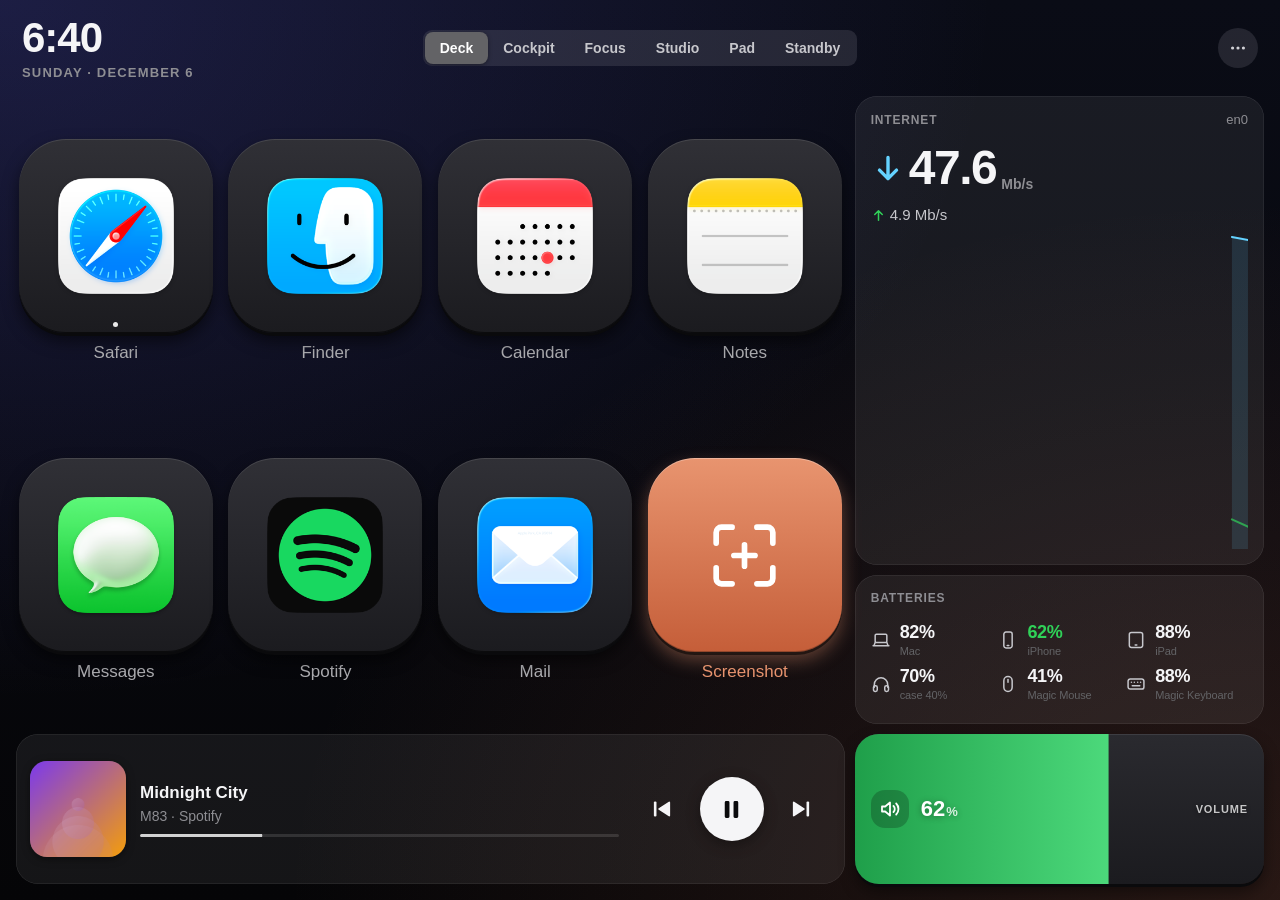
==== commit a5ed9db1: "Update 2026-11-19" ====
--- a/docs/demo-app/index.html
+++ b/docs/demo-app/index.html
@@ -18,6 +18,6 @@
 <body>
 <div id="app"></div>
 <noscript>JavaScript is required.</noscript>
-<script src="app.js?v=849c80379c"></script>
+<script src="app.js?v=07ce33f96b"></script>
 </body>
 </html>
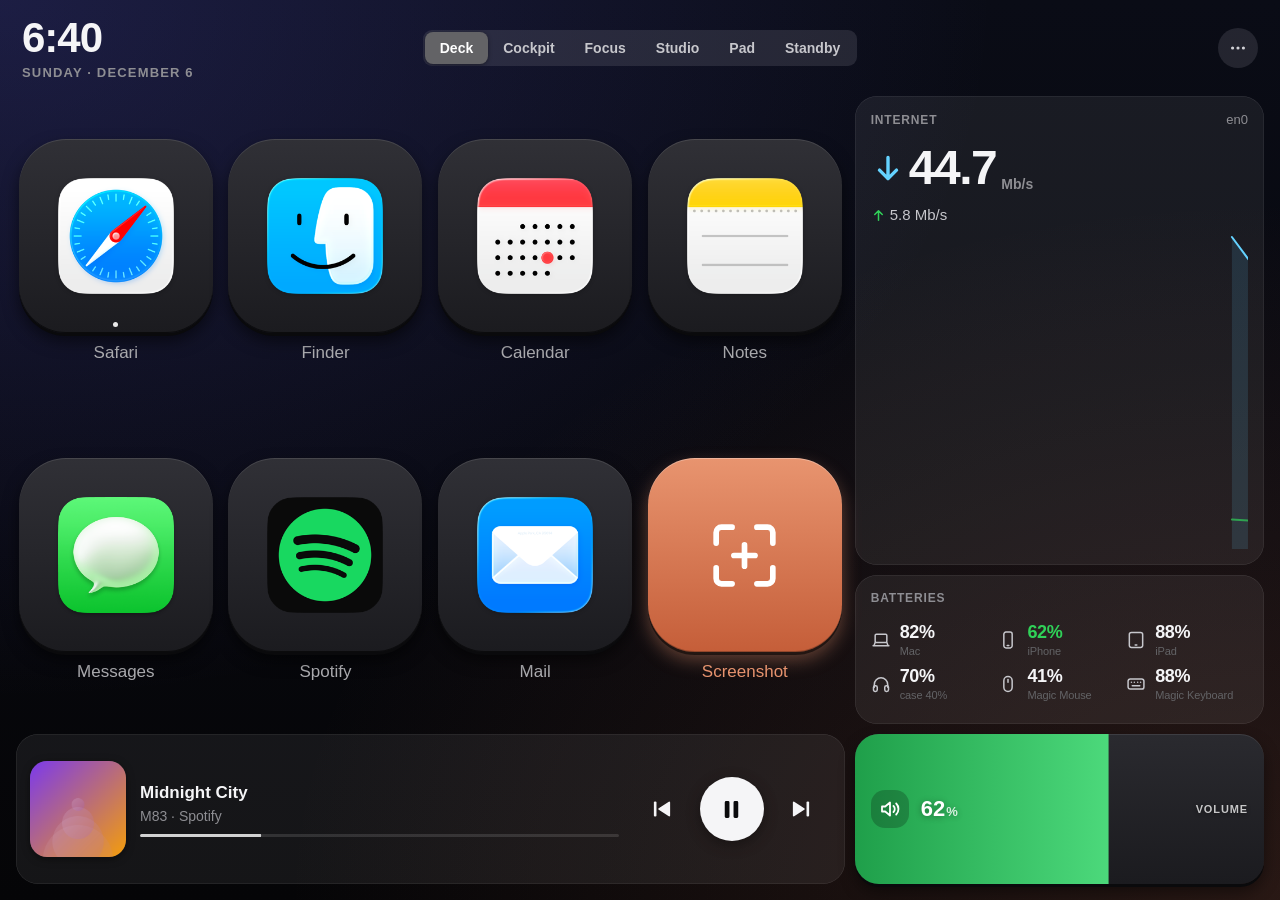
==== commit 7488e1c5: "Update 2026-11-20" ====
--- a/docs/demo-app/index.html
+++ b/docs/demo-app/index.html
@@ -18,6 +18,6 @@
 <body>
 <div id="app"></div>
 <noscript>JavaScript is required.</noscript>
-<script src="app.js?v=07ce33f96b"></script>
+<script src="app.js?v=db1cd3d17f"></script>
 </body>
 </html>
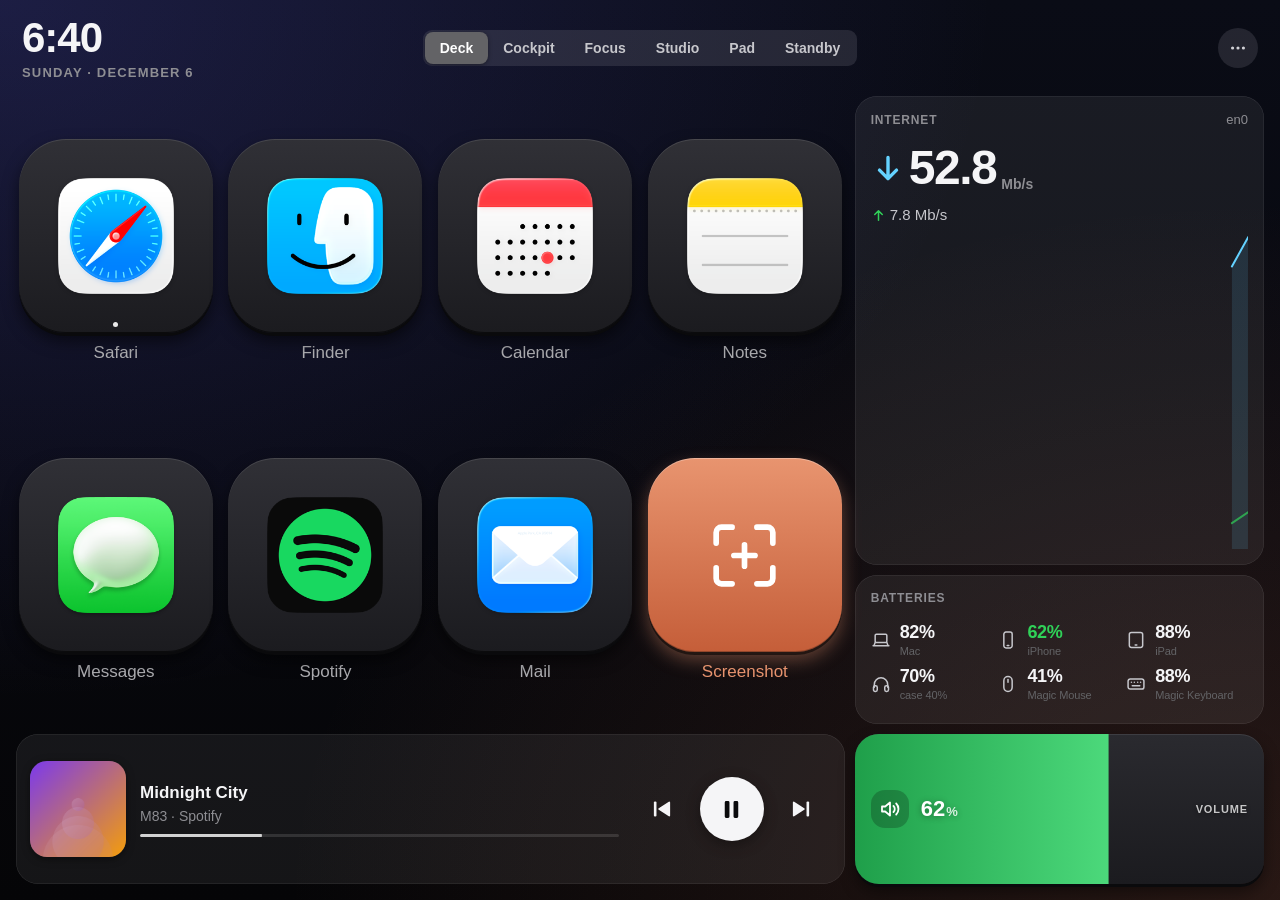
==== commit 4964428c: "Update 2026-11-20" ====
--- a/docs/demo-app/index.html
+++ b/docs/demo-app/index.html
@@ -13,11 +13,11 @@
 <meta name="theme-color" content="#06080c">
 <link rel="apple-touch-icon" href="apple-touch-icon.png">
 <link rel="icon" type="image/png" href="icons/icon-192.png">
-<link rel="stylesheet" href="app.css?v=400a1c63d3">
+<link rel="stylesheet" href="app.css?v=b39e35d81e">
 </head>
 <body>
 <div id="app"></div>
 <noscript>JavaScript is required.</noscript>
-<script src="app.js?v=db1cd3d17f"></script>
+<script src="app.js?v=16a5316d8a"></script>
 </body>
 </html>
--- a/docs/demo-app/app.css
+++ b/docs/demo-app/app.css
@@ -1 +1 @@
-:root{--accent: #3b82f6;--bg: #06080c;--card: #11151d;--card-hi: #171c27;--line: rgba(255, 255, 255, .06);--text: #e8ecf3;--dim: #8a93a6;--dim2: #5b6477;--red: #ef4444;--green: #22c55e;--radius: 18px;--ease: cubic-bezier(.2, .8, .2, 1)}*{box-sizing:border-box;-webkit-tap-highlight-color:transparent;-webkit-touch-callout:none}html,body{margin:0;padding:0;width:100%;height:100%;overflow:hidden;background:var(--bg);color:var(--text);font:15px/1.3 -apple-system,BlinkMacSystemFont,SF Pro Text,Helvetica Neue,Helvetica,Arial,sans-serif;-webkit-font-smoothing:antialiased;-webkit-text-size-adjust:100%;-webkit-user-select:none;user-select:none}body{position:fixed;top:0;left:0;right:0;bottom:0}#app{position:absolute;top:0;left:0;right:0;bottom:0;overflow:hidden;background:radial-gradient(ellipse at 20% -10%,#141b2b,#06080c00 55%),radial-gradient(ellipse at 100% 110%,#120f22,#06080c00 50%),var(--bg)}input,textarea{-webkit-user-select:text;user-select:text;font:inherit;color:inherit}img{-webkit-user-drag:none}.scroll{overflow-y:auto;-webkit-overflow-scrolling:touch}.scroll-x{overflow-x:auto;-webkit-overflow-scrolling:touch}.ell{white-space:nowrap;overflow:hidden;text-overflow:ellipsis}.ell2{display:-webkit-box;-webkit-line-clamp:2;-webkit-box-orient:vertical;overflow:hidden}.dim{color:var(--dim);font-weight:400}.muted-t{color:var(--dim2);font-size:13px;padding:6px 0}.err-t{color:#fca5a5;font-size:13px;margin:-4px 0 8px}.hint-t{color:var(--dim);font-size:13px;margin:0 0 10px}.spin{display:inline-block;width:12px;height:12px;border-radius:50%;border:2px solid rgba(255,255,255,.2);border-top-color:#fff;vertical-align:-1px;animation:spin .8s linear infinite}@keyframes spin{to{transform:rotate(360deg)}}.topbar{position:absolute;top:0;left:0;right:0;height:56px;display:flex;align-items:center;padding:0 12px;z-index:20;transition:opacity .4s ease}.standalone .topbar{top:20px}.topbar.faded{opacity:0}.tb-left{display:flex;align-items:baseline;flex-shrink:0;margin-right:14px}.tb-time{font-size:20px;font-weight:600;letter-spacing:-.02em;font-variant-numeric:tabular-nums}.tb-host{margin-left:8px;font-size:13px;color:var(--dim);max-width:160px;white-space:nowrap;overflow:hidden;text-overflow:ellipsis}.tabs{position:relative;flex:1;display:flex;align-items:center;height:44px;white-space:nowrap;padding:4px;background:#ffffff09;border-radius:22px;border:1px solid var(--line)}.tabs::-webkit-scrollbar{display:none}.tab-ind{position:absolute;left:0;top:4px;height:34px;border-radius:17px;background:linear-gradient(160deg,var(--accent),rgba(30,58,138,.95));box-shadow:0 4px 14px #2563eb59;transition:transform .35s var(--ease),width .35s var(--ease);pointer-events:none}.tab{position:relative;flex-shrink:0;height:34px;line-height:34px;padding:0 14px;margin-right:2px;border-radius:17px;color:var(--dim);font-size:15px;font-weight:500;transition:color .25s;cursor:pointer}.tab.on{color:#fff}.tab-ic{margin-right:6px;font-size:16px}.tab-edit{margin-left:6px;opacity:.8;font-size:13px}.tab.add{color:var(--accent);border:1px dashed rgba(59,130,246,.5);line-height:32px;margin-left:6px}.tb-right{display:flex;align-items:center;flex-shrink:0;margin-left:10px}.tb-btn{height:40px;min-width:40px;line-height:40px;text-align:center;border-radius:20px;background:#ffffff0d;border:1px solid var(--line);margin-left:8px;font-size:17px;color:var(--text);cursor:pointer;transition:background .2s,transform .12s}.tb-btn:active{transform:scale(.94)}.tb-btn.wide{padding:0 14px;font-size:15px;font-weight:600}.tb-btn.on{background:#f59e0b38;border-color:#f59e0b8c}.tb-btn.done,.tb-btn.accent{background:var(--accent);border-color:transparent;color:#fff}.conn-dot{width:10px;height:10px;border-radius:50%;margin:0 6px 0 4px;background:#64748b}.conn-dot.open{background:var(--green);box-shadow:0 0 8px #22c55ecc}.conn-dot.connecting{background:#f59e0b;animation:blink 1s ease infinite}.conn-dot.closed{background:var(--red)}@keyframes blink{50%{opacity:.3}}.stage-wrap{position:absolute}.stage{position:relative}.page{position:absolute;top:0;left:0;will-change:transform}.page.prev{pointer-events:none;z-index:0}.page.enter-r{animation:enterR .34s var(--ease) both;z-index:1}.page.enter-l{animation:enterL .34s var(--ease) both;z-index:1}@keyframes enterR{0%{transform:translate3d(70px,0,0);opacity:0}to{transform:none;opacity:1}}@keyframes enterL{0%{transform:translate3d(-70px,0,0);opacity:0}to{transform:none;opacity:1}}.modeview{position:relative}.wf{position:absolute}.wf-in{position:absolute;top:0;left:0;right:0;bottom:0}.wf.editing .wf-in{pointer-events:none;transform:scale(.965);transition:transform .25s var(--ease)}.wf.dragging{z-index:30;transition:none}.wf.dragging .wf-in{opacity:.92}.wf.resizing{z-index:30}.wf.settle{transition:transform .22s var(--ease)}.modeview.edit .wf:not(.dragging):not(.resizing):not(.settle-size){transition:transform .26s var(--ease)}.modeview.edit.snap .wf:not(.settle):not(.dragging):not(.resizing){transition:none}.wf.settle-size{transition:width .22s var(--ease),height .22s var(--ease)}.wf-edit{position:absolute;top:0;left:0;right:0;bottom:0;border-radius:var(--radius);border:2px dashed rgba(96,165,250,.55);background:#3b82f60f;cursor:move;animation:editIn .25s var(--ease) both}.wf.dragging .wf-edit{border-style:solid;border-color:var(--accent);background:#3b82f61f}@keyframes editIn{0%{opacity:0}to{opacity:1}}.wf-del,.wf-swap{position:absolute;top:5px;width:30px;height:30px;display:flex;align-items:center;justify-content:center;border-radius:50%;color:#fff;border:2px solid var(--bg);z-index:2;cursor:pointer;box-shadow:0 2px 8px #00000073}.wf-del{left:5px;background:#ef4444}.wf-swap{right:5px;background:var(--accent)}.wf-del:after,.wf-swap:after{content:"";position:absolute;top:-7px;left:-7px;right:-7px;bottom:-7px}.wf-del:active,.wf-swap:active{transform:scale(.9)}.wf-tag{position:absolute;top:11px;left:50%;transform:translate(-50%);white-space:nowrap;font-size:11px;color:#bfdbfe;background:#0f172ad9;padding:2px 7px;border-radius:8px}.wf-handle{position:absolute;right:-3px;bottom:-3px;width:44px;height:44px;cursor:nwse-resize;z-index:2}.wf-handle i{position:absolute;right:8px;bottom:8px;width:24px;height:24px;border-radius:50%;background:var(--accent);border:2px solid var(--bg)}.wf-handle i:after{content:"";position:absolute;right:5px;bottom:5px;width:8px;height:8px;border-right:2px solid #fff;border-bottom:2px solid #fff}.cells i{position:absolute;border-radius:14px;border:1px dashed rgba(255,255,255,.07)}.cells i.free{display:flex;align-items:center;justify-content:center;color:#93c5fd73;border-color:#60a5fa38;cursor:pointer;transition:background .15s ease,color .15s ease}.cells i.free:active{background:#3b82f629;color:#bfdbfe}.ghost{position:absolute;border-radius:var(--radius);background:#22c55e24;border:2px solid rgba(34,197,94,.7);z-index:25;transition:left .12s ease,top .12s ease,width .12s ease,height .12s ease;pointer-events:none}.ghost.bad{background:#ef444424;border-color:#ef4444bf}.edit-hint{position:absolute;bottom:18px;left:50%;transform:translate(-50%);background:#0f172af2;border:1px solid rgba(96,165,250,.4);color:#bfdbfe;padding:9px 16px;border-radius:20px;font-size:14px;z-index:40;white-space:nowrap;animation:toastIn .3s var(--ease) both;pointer-events:none}.card{position:absolute;top:0;left:0;right:0;bottom:0;border-radius:var(--radius);background:linear-gradient(170deg,var(--card-hi),var(--card) 60%);border:1px solid var(--line);padding:14px;overflow:hidden;display:flex;flex-direction:column}.card.bare{background:none;border-color:transparent}.lbl{display:flex;justify-content:space-between;align-items:center;font-size:11px;text-transform:uppercase;letter-spacing:.08em;color:#7c869a;font-weight:600;margin-bottom:6px;white-space:nowrap;min-height:15px}.lbl-t{overflow:hidden;text-overflow:ellipsis}.lbl-r{margin-left:8px;text-transform:none;letter-spacing:0;font-weight:500;color:var(--dim);overflow:hidden;text-overflow:ellipsis}.big{font-size:34px;font-weight:600;letter-spacing:-.03em;line-height:1.05;font-variant-numeric:tabular-nums}.big small{font-size:.5em;font-weight:500;color:var(--dim);letter-spacing:0}.big-s{font-size:24px;font-weight:600;letter-spacing:-.02em;font-variant-numeric:tabular-nums}.sub{font-size:13px;color:var(--dim);margin-top:4px;font-variant-numeric:tabular-nums}.sub.center{text-align:center}.sub-inline{font-size:12px}.v-inline{color:var(--text);font-size:15px}.kv{display:flex;justify-content:space-between;align-items:baseline;font-size:14px;padding:6px 0;border-bottom:1px solid var(--line)}.kv span{color:var(--dim);margin-right:10px}.kv b{font-weight:600;text-align:right;overflow:hidden;text-overflow:ellipsis;white-space:nowrap}.kv:last-child{border-bottom:0}.bar{height:8px;border-radius:4px;background:#ffffff12;overflow:hidden;margin-top:8px;flex-shrink:0}.bar i{display:block;height:100%;width:100%;border-radius:4px;background:var(--accent);transform-origin:0 50%;transition:transform .6s var(--ease)}.bar-lg{height:14px;border-radius:7px;margin-top:10px}.bar-thin{height:5px;margin-top:4px}.ring{position:relative;flex-shrink:0}.ring svg{display:block}.ring-v{transition:stroke-dashoffset .8s var(--ease),stroke .4s}.ring-c{position:absolute;top:0;left:0;right:0;bottom:0;display:flex;flex-direction:column;align-items:center;justify-content:center}.ring-v-t{font-weight:600;font-variant-numeric:tabular-nums}.chart{display:block}.chart-box{flex:1;margin-top:6px;min-height:0;overflow:hidden}.mini{align-items:center;justify-content:center;text-align:center;padding:8px}.mini-ic{font-size:22px;line-height:1}.mini-v{font-size:20px;font-weight:600;margin-top:4px;font-variant-numeric:tabular-nums;white-space:nowrap}.mini-l{font-size:11px;color:var(--dim);text-transform:uppercase;letter-spacing:.08em;margin-top:2px}.bare.mini{flex-direction:row}.bare.mini .mini-ic{font-size:18px;margin-right:6px}.bare.mini .mini-l{display:none}.bare.mini .mini-v{font-size:17px;font-weight:500;color:#aeb7c9;margin-top:0}.unavail{align-items:center;justify-content:center;text-align:center}.ua-icon{font-size:28px;opacity:.6}.key{position:absolute;top:0;left:0;right:0;bottom:0;border-radius:20px;display:flex;flex-direction:column;align-items:center;justify-content:center;overflow:hidden;cursor:pointer;background:linear-gradient(160deg,#252c3b,#141821);box-shadow:inset 0 1px #ffffff14,0 2px 6px #00000059;color:#b9c2d3;transition:transform .14s var(--ease),background .3s,color .3s}.key:before{content:"";position:absolute;left:22%;right:22%;top:0;height:2px;border-radius:0 0 2px 2px;background:var(--k1);opacity:.55}.key.down{transform:scale(.93)}.key.lit{background:linear-gradient(160deg,var(--k1),var(--k2));color:#fff;box-shadow:inset 0 1px #ffffff40,0 0 22px -2px var(--k1)}.key.lit:before{opacity:0}.key.row{flex-direction:row;justify-content:flex-start;padding:0 16px}.key.row .k-icon{margin:0 12px 0 0}.key.row .k-label{text-align:left}.k-icon{line-height:1;margin-bottom:7px;display:flex;align-items:center;justify-content:center}.k-emoji{line-height:1}.k-app{display:block;border-radius:22%}.k-app-wrap{position:relative;display:block;flex-shrink:0}.k-app-wrap .k-app{position:absolute;top:0;left:0}.k-app.pending{opacity:0}.k-app-fb{position:absolute;top:0;left:0;right:0;bottom:0;display:flex;align-items:center;justify-content:center}.k-label{font-weight:500;text-align:center;padding:0 6px;max-width:100%;overflow:hidden;text-overflow:ellipsis;white-space:nowrap;line-height:1.15}.k-dot{position:absolute;bottom:7px;left:50%;width:5px;height:5px;margin-left:-2.5px;border-radius:50%;background:#e2e8f0;box-shadow:0 0 6px #fff}.k-flash{position:absolute;top:0;left:0;right:0;bottom:0;border-radius:inherit;background:radial-gradient(circle at 50% 50%,#ffffff59,#fff0 70%);opacity:0;pointer-events:none;animation:flash .45s ease-out}@keyframes flash{0%{opacity:1;transform:scale(.6)}to{opacity:0;transform:scale(1.4)}}.shake-0,.shake-1{animation:shake .4s ease}.shake-1{animation-name:shake2}@keyframes shake{0%,to{transform:translate(0)}10%,80%{box-shadow:inset 0 0 0 3px #ef4444,0 0 18px #ef444499}20%,60%{transform:translate(-6px)}40%{transform:translate(6px)}}@keyframes shake2{0%,to{transform:translate(0)}10%,80%{box-shadow:inset 0 0 0 3px #ef4444,0 0 18px #ef444499}20%,60%{transform:translate(-6px)}40%{transform:translate(6px)}}.keys{position:absolute;top:0;left:0;right:0;bottom:0;display:grid;grid-gap:8px}.keys.card{padding:8px;display:grid}.keys>.key{position:relative;top:auto;left:auto;right:auto;bottom:auto}.slider{position:absolute;top:0;left:0;right:0;bottom:0;border-radius:22px;overflow:hidden;background:#161b25;border:1px solid var(--line);cursor:pointer;transition:transform .2s var(--ease)}.slider.drag{transform:scale(1.02)}.sl-track{position:absolute;top:0;left:0;right:0;bottom:0}.sl-fill{position:absolute;top:0;left:0;right:0;bottom:0;background:linear-gradient(0deg,var(--k2),var(--k1));transition:transform .18s ease-out}.slider.vert .sl-fill{transform-origin:50% 100%}.slider.horiz .sl-fill{transform-origin:0 50%;background:linear-gradient(90deg,var(--k2),var(--k1))}.slider.drag .sl-fill{transition:none}.slider.muted .sl-fill{background:linear-gradient(0deg,#2b3242,#3b4357)}.slider.disabled{opacity:.45}.sl-info{position:absolute;left:0;right:0;bottom:0;padding:12px 6px 14px;text-align:center;pointer-events:auto}.slider.horiz .sl-info{top:0;display:flex;align-items:center;padding:0 16px;text-align:left}.sl-icon{font-size:26px;line-height:1;margin-bottom:6px;display:inline-block;padding:6px;border-radius:14px;background:#0000002e}.slider.horiz .sl-icon{margin:0 12px 0 0}.sl-val{font-size:24px;font-weight:700;color:#fff;font-variant-numeric:tabular-nums;text-shadow:0 1px 6px rgba(0,0,0,.35)}.sl-val small{font-size:13px;font-weight:600;opacity:.8;margin-left:1px}.sl-lbl{font-size:11px;text-transform:uppercase;letter-spacing:.08em;color:#ffffffbf;margin-top:2px;font-weight:600;text-shadow:0 1px 4px rgba(0,0,0,.4)}.slider.horiz .sl-lbl{margin:0 0 0 auto}.slider.small .sl-icon{font-size:18px;padding:3px;margin-bottom:2px}.slider.small .sl-val{font-size:16px}.slider.small .sl-info{padding:6px 2px 8px}.out-list{flex:1;min-height:0}.out-row{display:flex;align-items:center;height:44px;padding:0 12px;margin-bottom:6px;border-radius:12px;background:#ffffff09;border:1px solid transparent;transition:background .25s,border-color .25s,transform .12s;cursor:pointer}.out-row.down{transform:scale(.97)}.out-row.on{background:#22c55e24;border-color:#22c55e73}.out-ic{font-size:18px;margin-right:10px}.out-name{flex:1;font-size:15px;font-weight:500;white-space:nowrap;overflow:hidden;text-overflow:ellipsis}.out-sub{font-size:12px;font-weight:400;opacity:.6}.out-dot{width:10px;height:10px;border-radius:50%;border:2px solid #3b4357;flex-shrink:0;margin-left:8px}.out-row.on .out-dot{background:var(--green);border-color:var(--green);box-shadow:0 0 8px var(--green)}.windows{padding:10px}.tiles{flex:1;display:grid;grid-template-columns:repeat(3,1fr);grid-gap:7px;min-height:0}.tile{position:relative;border-radius:11px;background:#ffffff0a;display:flex;align-items:center;justify-content:center;transition:transform .12s,background .2s;cursor:pointer;overflow:hidden}.tile.down{transform:scale(.92);background:#3b82f640}.tile-screen{position:relative;width:70%;height:56%;border-radius:4px;border:1.5px solid #4b5568}.tile-screen i{position:absolute;background:linear-gradient(160deg,#60a5fa,#2563eb);border-radius:2px}.cores{flex:1;display:flex;align-items:flex-end;min-height:24px;margin-top:10px}.cores i{flex:1;height:100%;margin-right:3px;border-radius:3px;background:#ffffff0d;position:relative;overflow:hidden}.cores i:last-child{margin-right:0}.cores b{position:absolute;left:0;right:0;bottom:0;height:100%;border-radius:3px;transform-origin:50% 100%;transition:transform .7s var(--ease)}.mem-body{flex:1;display:flex;align-items:center;justify-content:center;min-height:0}.bat-row{display:flex;align-items:center;justify-content:space-between}.batt{position:relative;width:58px;height:26px;border:2px solid #64748b;border-radius:7px;padding:2px;margin-left:10px;flex-shrink:0}.batt:after{content:"";position:absolute;right:-6px;top:7px;width:3px;height:8px;border-radius:0 2px 2px 0;background:#64748b}.batt i{display:block;height:100%;width:100%;border-radius:3px;transform-origin:0 50%;transition:transform .8s var(--ease)}.batt .bolt{position:absolute;top:0;left:0;right:0;text-align:center;line-height:20px;font-size:14px;color:#fff;text-shadow:0 0 4px #000}.batt.charging i{animation:charge 2.4s ease-in-out infinite}@keyframes charge{50%{opacity:.65}}.stat-tiles{flex:1;display:grid;grid-gap:8px;margin-top:12px;align-content:end}.stat{background:#ffffff0a;border-radius:12px;padding:9px;min-width:0}.stat span{display:block;font-size:11px;color:var(--dim);white-space:nowrap;overflow:hidden;text-overflow:ellipsis}.stat b{display:block;font-size:18px;font-weight:600;margin-top:3px;white-space:nowrap;font-variant-numeric:tabular-nums}.net-rates{display:flex;align-items:baseline;font-size:22px;font-weight:600;font-variant-numeric:tabular-nums;letter-spacing:-.02em}.net-rates .rx{color:#7dd3fc;margin-right:18px}.net-rates .tx{color:#f9a8d4}.net-rates.stack{flex-direction:column;align-items:flex-start;font-size:17px}.net-rates.stack .rx{margin:0 0 2px}.output.compact{justify-content:center;padding:10px}.output.compact .out-row{margin:0;height:100%;max-height:64px}.out-cycle{color:var(--dim);margin-left:8px;font-size:16px}.weather.narrow{align-items:center;text-align:center;padding:8px}.weather.narrow .wx-main{flex-direction:column}.disk-row{display:flex;align-items:baseline}.procs{flex:1;min-height:0}.proc{position:relative;display:flex;align-items:center;height:30px;margin-bottom:4px;padding:0 10px;border-radius:8px;font-size:14px;overflow:hidden;transition:transform .12s,background .2s}.proc.down{background:#ef444433;transform:scale(.98)}.proc-bar{position:absolute;left:0;top:0;bottom:0;width:100%;background:linear-gradient(90deg,#3b82f62e,#3b82f60f);transform-origin:0 50%;transition:transform .7s var(--ease)}.proc-n{position:relative;flex:1;white-space:nowrap;overflow:hidden;text-overflow:ellipsis}.proc-n{min-width:40px}.proc-c{position:relative;width:56px;flex-shrink:0;text-align:right;font-variant-numeric:tabular-nums;font-weight:600}.proc-m{position:relative;width:74px;flex-shrink:0;text-align:right;color:var(--dim);font-variant-numeric:tabular-nums}.bt-row{display:flex;align-items:center;margin-bottom:9px}.bt-ic{font-size:18px;width:28px}.bt-main{flex:1;min-width:0}.bt-top{display:flex;justify-content:space-between;font-size:13px}.bt-top b{white-space:nowrap;flex-shrink:0}.bt-n{white-space:nowrap;overflow:hidden;text-overflow:ellipsis;margin-right:6px}.art{position:relative;flex-shrink:0;border-radius:12px;overflow:hidden;background-size:cover;display:flex;align-items:center;justify-content:center}.art img{position:absolute;top:0;left:0;width:100%;height:100%;object-fit:cover}.art-note{color:#ffffffd9;font-weight:700}.np-compact{flex-direction:row;align-items:center;padding:12px}.np-txt{flex:1;min-width:0;margin:0 12px}.np-title{font-size:16px;font-weight:600}.np-sub{font-size:13px;color:var(--dim);margin-top:2px}.np-ambient{position:absolute;top:0;left:0;right:0;bottom:0;display:flex;align-items:center;justify-content:center;color:#aeb7c9;font-size:17px;padding:0 8px}.np-ambient .ell{margin-left:8px}.np-prog{position:relative;height:6px;border-radius:3px;background:#ffffff1f;overflow:hidden;margin-top:14px}.np-prog.thin{height:4px;margin-top:8px}.np-prog i{position:absolute;top:0;left:0;bottom:0;width:100%;background:#fff;border-radius:3px;transform-origin:0 50%;transition:transform 1s linear}.np-times{display:flex;justify-content:space-between;font-size:12px;color:var(--dim);margin-top:6px;font-variant-numeric:tabular-nums}.np-big{align-items:center;justify-content:center;padding:22px}.np-glow{position:absolute;top:0;left:0;right:0;bottom:0;opacity:.22;transition:opacity 1s}.np-fade{position:absolute;top:0;left:0;right:0;bottom:0;background:linear-gradient(180deg,#11151d33,#11151dd9 55%,#11151d)}.np-big.side .np-fade{background:linear-gradient(90deg,#11151d33,#11151dd9 55%,#11151d)}.np-art-wrap{position:relative}.np-art-wrap .art{box-shadow:0 18px 40px -12px #000000b3;border-radius:18px}.np-big.playing .np-art-wrap{animation:breathe 6s ease-in-out infinite}@keyframes breathe{50%{transform:scale(1.015)}}.np-info{position:relative;width:100%;margin-top:18px}.np-big.side{flex-direction:row}.np-big.side .np-info{margin:0 0 0 26px;flex:1;min-width:0}.np-title2{font-weight:700;letter-spacing:-.02em;line-height:1.15}.np-sub2{font-size:15px;color:#b6bfd0;margin-top:4px}.transport{display:flex;align-items:center;justify-content:center;margin-top:10px}.tbtn{display:flex;align-items:center;justify-content:center;border-radius:50%;margin:0 10px;background:#ffffff0f;transition:transform .12s var(--ease),background .2s;cursor:pointer;flex-shrink:0}.tbtn.big{background:#f8fafc;color:#0b0d12;box-shadow:0 6px 20px -6px #ffffff59}.tbtn.down{transform:scale(.88)}.media-w{flex-direction:row;align-items:center;justify-content:center;padding:10px}.media-w .transport{margin-top:0}.media-w.with-title{justify-content:space-between}.media-t{min-width:0;flex:1;margin-right:10px}.pomodoro{align-items:center}.pomodoro .lbl{align-self:stretch}.pomo-ring{flex:1;display:flex;align-items:center;justify-content:center;min-height:0}.pomo-time{font-weight:700;letter-spacing:-.03em;font-variant-numeric:tabular-nums}.pomo-phase{font-size:13px;font-weight:700;text-transform:uppercase;letter-spacing:.12em;margin-top:2px}.pomodoro.ph-work .ring.run:after{content:"";position:absolute;top:0;left:0;right:0;bottom:0;border-radius:50%;box-shadow:0 0 44px -4px #f9731680;opacity:0;animation:glowO 3s ease-in-out infinite;pointer-events:none}@keyframes glowO{50%{opacity:1}}.pomo-dnd{font-size:13px;color:#fb923c;margin:6px 0 2px}.pomo-btns{display:flex;justify-content:center;margin-top:10px}.pbtn{height:46px;line-height:46px;padding:0 20px;border-radius:23px;margin:0 5px;background:#ffffff12;font-weight:600;font-size:15px;transition:transform .12s;cursor:pointer;white-space:nowrap}.pbtn.primary{background:linear-gradient(160deg,#fb923c,#c2410c);color:#fff;box-shadow:0 6px 18px -6px #f9731699}.ph-break .pbtn.primary{background:linear-gradient(160deg,#4ade80,#15803d)}.pbtn.down{transform:scale(.93)}.pomodoro.compact{justify-content:center;padding:8px}.rem-list{flex:1;min-height:0}.rem{display:flex;align-items:center;min-height:40px;padding:6px 4px;border-bottom:1px solid var(--line);transition:transform .12s,opacity .3s;cursor:pointer}.rem.down{transform:scale(.98)}.rem-box{width:24px;height:24px;border-radius:50%;border:2px solid #4b5568;margin-right:12px;text-align:center;line-height:20px;font-size:13px;font-weight:800;flex-shrink:0;transition:background .25s,border-color .25s}.rem.done .rem-box{background:#f97316;border-color:#f97316;color:#fff}.rem-t{font-size:15px;white-space:nowrap;overflow:hidden;text-overflow:ellipsis;min-width:0}.rem.done .rem-t{color:var(--dim2);text-decoration:line-through}.fs-row{display:flex;align-items:flex-end;justify-content:space-between;flex:1}.focusstats.tall .fs-row{flex-direction:column;align-items:flex-start;justify-content:space-around}.clock{align-items:center;justify-content:center;text-align:center}.clock-t{font-weight:600;letter-spacing:-.04em;line-height:1;font-variant-numeric:tabular-nums;white-space:nowrap}.clock.ambient .clock-t{font-weight:200;background:linear-gradient(180deg,#fff,#9fb0cf);-webkit-background-clip:text;color:transparent}.clock-d{color:var(--dim);margin-top:.5em}.weather{justify-content:center}.wx-main{display:flex;align-items:center}.wx-e{line-height:1;margin-right:8px}.wx-t{font-weight:600;letter-spacing:-.03em;font-variant-numeric:tabular-nums}.weather.ambient{align-items:center}.weather.ambient .wx-t{font-weight:300;color:#cbd5e1}.weather.ambient .sub{text-align:center}.trackpad{padding:0}.tp-surface{position:relative;flex:1;margin:8px;border-radius:14px;border:1px dashed #333a4a;background:radial-gradient(ellipse at 50% 40%,#3b82f60d,#0000 70%);overflow:hidden;transition:border-color .3s,background .3s}.trackpad.active .tp-surface{border-color:#60a5fa99}.tp-hint{position:absolute;top:50%;left:0;right:0;transform:translateY(-50%);text-align:center;color:#5b6477;font-size:15px;padding:0 20px;pointer-events:none;transition:opacity .3s}.trackpad.active .tp-hint{opacity:.25}.tp-ic{font-size:34px;margin-bottom:10px;opacity:.6}.tp-hint2{font-size:12px;margin-top:8px;color:#4b5466}.tp-dots i{position:absolute;top:0;left:0;width:56px;height:56px;border-radius:50%;background:radial-gradient(circle,#93c5fd73,#3b82f600 70%);opacity:0;transition:opacity .2s;pointer-events:none}.tp-btns{display:flex;height:56px;margin:0 8px 8px}.tp-btn{flex:1;border-radius:12px;background:#ffffff0d;text-align:center;line-height:56px;color:var(--dim);font-weight:600;transition:transform .12s,background .2s;cursor:pointer}.tp-btn:first-child{margin-right:8px}.tp-btn.down{transform:scale(.97);background:#3b82f640;color:#fff}.textinput{justify-content:center;padding:8px 10px}.ti-form{display:flex;align-items:center;margin:0;height:100%;max-height:64px}.ti-ic{font-size:20px;margin:0 10px 0 4px}.ti-form input{flex:1;min-width:0;height:100%;border:0;outline:0;border-radius:12px;background:#ffffff0f;padding:0 14px;font-size:17px;-webkit-appearance:none}.ti-k,.ti-send{height:100%;min-width:52px;padding:0 14px;display:flex;align-items:center;justify-content:center;border-radius:12px;margin-left:8px;background:#ffffff0f;font-size:18px;transition:transform .12s,background .2s;cursor:pointer}.ti-send{font-size:15px;font-weight:700;color:var(--dim)}.ti-send.ready{background:var(--accent);color:#fff}.ti-k.down,.ti-send.down{transform:scale(.94)}.banner{position:absolute;top:64px;left:50%;transform:translate(-50%);z-index:60;background:#7f1d1df2;color:#fff;padding:9px 18px;border-radius:20px;font-size:14px;font-weight:600;white-space:nowrap;animation:toastIn .3s var(--ease) both}.standalone .banner{top:84px}.asleep{position:absolute;top:0;left:0;right:0;bottom:0;z-index:70;background:radial-gradient(circle at 30% 20%,#131b2c,#04060a 70%);display:flex;flex-direction:column;align-items:center;justify-content:center;text-align:center;animation:fadeIn .6s ease both}.asleep-time{font-size:150px;font-weight:200;letter-spacing:-.05em;line-height:1;font-variant-numeric:tabular-nums}.asleep-date{font-size:22px;color:var(--dim);margin-top:12px}.asleep-msg{margin-top:46px;font-size:18px;font-weight:600;color:#cbd5e1}.asleep-hint{margin-top:8px;font-size:14px;color:var(--dim2);max-width:420px}.asleep-dot{margin-top:18px}@keyframes fadeIn{0%{opacity:0}to{opacity:1}}.toast{position:absolute;bottom:24px;left:50%;transform:translate(-50%);z-index:80;background:#1e2432f7;border:1px solid rgba(255,255,255,.1);padding:11px 18px;border-radius:22px;font-size:15px;white-space:nowrap;display:flex;align-items:center;animation:toastIn .3s var(--ease) both;box-shadow:0 10px 30px #00000080;max-width:90%}.toast span:first-child{overflow:hidden;text-overflow:ellipsis}.toast.error{background:#7f1d1df7}.toast.say{background:#1e2950f7;border-color:#60a5fa66}.toast-undo{margin-left:16px;color:#93c5fd;font-weight:700;cursor:pointer}@keyframes toastIn{0%{opacity:0;transform:translate(-50%,12px)}to{opacity:1;transform:translate(-50%)}}.crash-notice{position:fixed;bottom:24px;left:50%;transform:translate(-50%);z-index:200;background:#7f1d1df7;color:#fff;padding:11px 18px;border-radius:22px;font:600 15px -apple-system,sans-serif;white-space:nowrap;box-shadow:0 10px 30px #00000080;cursor:pointer}.idle-shield{position:absolute;top:0;left:0;right:0;bottom:0;z-index:50}.tts{position:absolute;top:0;left:0;right:0;bottom:0;z-index:90;background:#04060af0;display:flex;flex-direction:column;align-items:center;justify-content:center;cursor:pointer;animation:fadeIn .4s ease both}.tts-name{font-size:26px;font-weight:700;margin-top:18px;letter-spacing:-.02em}.tts-pulse{position:relative;margin-top:46px;padding:14px 28px;border-radius:30px;background:var(--accent);font-weight:700;font-size:18px}.tts-pulse i{position:absolute;top:0;left:0;right:0;bottom:0;border-radius:30px;border:2px solid var(--accent);animation:pulse 1.8s ease-out infinite}.tts-pulse span{position:relative}@keyframes pulse{0%{transform:scale(1);opacity:.9}to{transform:scale(1.35,1.7);opacity:0}}.tts-hint{margin-top:18px;color:var(--dim);font-size:14px}.splash{position:absolute;top:0;left:0;right:0;bottom:0;display:flex;flex-direction:column;align-items:center;justify-content:center}.splash-name{font-size:24px;font-weight:700;margin-top:18px}.splash-sub{color:var(--dim);margin-top:12px}.sheet-wrap{position:absolute;top:0;left:0;right:0;bottom:0;z-index:100;display:flex;align-items:center;justify-content:center}.sheet-bg{position:absolute;top:0;left:0;right:0;bottom:0;background:#0000009e;animation:fadeIn .2s ease both}.sheet{position:relative;width:560px;max-width:94%;max-height:88%;display:flex;flex-direction:column;background:#121722;border:1px solid rgba(255,255,255,.08);border-radius:22px;box-shadow:0 24px 60px #0009;animation:sheetIn .32s var(--ease) both}.sheet.wide{width:720px}@keyframes sheetIn{0%{opacity:0;transform:translate3d(0,40px,0) scale(.98)}to{opacity:1;transform:none}}.sheet-h{display:flex;align-items:center;justify-content:space-between;padding:16px 18px 12px;border-bottom:1px solid var(--line)}.sheet-t{font-size:19px;font-weight:700;white-space:nowrap;overflow:hidden;text-overflow:ellipsis;margin-right:12px}.sheet-ic{margin-right:8px}.sheet-b{padding:6px 18px 18px;flex:1;min-height:0}.sheet-f{padding:12px 18px;border-top:1px solid var(--line);display:flex;justify-content:flex-end}.sheet.confirm{width:420px;padding:24px}.confirm-t{font-size:18px;font-weight:600;margin-bottom:20px;line-height:1.35}.sec-t{font-size:13px;font-weight:700;text-transform:uppercase;letter-spacing:.08em;color:#7c869a;margin:22px 0 8px}.about{color:var(--dim);font-size:13px}.about+.about{margin-top:6px}.about a{color:var(--accent, #0a84ff);text-decoration:none}.btn{display:inline-block;height:44px;line-height:44px;padding:0 18px;border-radius:12px;background:#ffffff12;font-weight:600;font-size:15px;text-align:center;cursor:pointer;transition:transform .12s,background .2s;white-space:nowrap}.btn:active{transform:scale(.96)}.btn.small{height:36px;line-height:36px;padding:0 14px;font-size:14px;border-radius:10px}.btn.accent{background:var(--accent);color:#fff}.btn.danger{color:#fca5a5;background:#ef44441f}.btn.danger.solid{background:#dc2626;color:#fff}.btn.disabled{opacity:.35;pointer-events:none}.btn-row{display:flex;align-items:center}.btn-row .btn{margin-right:8px}.btn-row.end{justify-content:flex-end}.btn-row.end .btn{margin:0 0 0 10px}.inline{display:flex;align-items:center}.inline .tin{flex:1;margin-right:8px}.frow{display:flex;align-items:center;justify-content:space-between;padding:10px 0;border-bottom:1px solid var(--line)}.frow.col{flex-direction:column;align-items:stretch}.frow.col .frow-l{margin-bottom:8px}.frow-l{font-size:15px;font-weight:500;color:#cfd6e4;margin-right:14px;flex-shrink:0}.frow-h{font-size:12px;color:var(--dim);font-weight:400;margin-top:2px}.frow-c{min-width:0}.frow:not(.col) .frow-c{flex:1;display:flex;justify-content:flex-end}.tin{height:42px;border-radius:10px;border:1px solid rgba(255,255,255,.1);background:#0b0e15;padding:0 12px;font-size:16px;outline:0;width:100%;max-width:360px;-webkit-appearance:none}.tin:focus{border-color:var(--accent)}.tin.emoji{width:70px;text-align:center;font-size:24px;flex-shrink:0}.emoji-in{display:flex;align-items:center}.emoji-sug{flex:1;white-space:nowrap;margin-left:10px;padding:4px 0}.es{display:inline-block;font-size:24px;padding:4px 6px;border-radius:8px;cursor:pointer}.es.on{background:#3b82f64d}.switch{position:relative;width:52px;height:32px;border-radius:16px;background:#2b3242;transition:background .25s;cursor:pointer;flex-shrink:0}.switch i{position:absolute;top:3px;left:3px;width:26px;height:26px;border-radius:50%;background:#fff;transition:transform .25s var(--ease);box-shadow:0 2px 4px #0000004d}.switch.on i{transform:translate(20px)}.chips{display:flex;flex-wrap:wrap;justify-content:flex-end;margin:-3px}.frow.col .chips,.chips.wrap{justify-content:flex-start}.chip{padding:8px 12px;margin:3px;border-radius:10px;background:#ffffff0f;font-size:14px;cursor:pointer;transition:background .2s;white-space:nowrap}.chip.on{background:var(--accent);color:#fff}.stepper{display:flex;align-items:center}.st-b{width:40px;height:36px;line-height:36px;text-align:center;border-radius:10px;background:#ffffff12;font-size:20px;cursor:pointer}.st-v{min-width:64px;text-align:center;font-weight:600;font-variant-numeric:tabular-nums}.swatches{display:flex;flex-wrap:wrap;justify-content:flex-end}.sw{width:32px;height:32px;border-radius:50%;margin:3px;cursor:pointer;border:2px solid transparent;transition:transform .15s}.sw.on{border-color:#fff;transform:scale(1.12)}.act-grid{display:grid;grid-template-columns:repeat(5,1fr);grid-gap:6px}.act{display:flex;flex-direction:column;align-items:center;justify-content:center;text-align:center;padding:8px 4px;border-radius:12px;background:#ffffff0b;border:1px solid transparent;cursor:pointer;min-height:64px}.act.on{background:#3b82f62e;border-color:var(--accent)}.act-ic{font-size:20px}.act-l{font-size:11px;color:#cbd5e1;margin-top:4px;line-height:1.15}.act-detail{margin-top:12px;padding:12px;border-radius:14px;background:#ffffff08}.picker-list{max-height:260px;overflow-y:auto;-webkit-overflow-scrolling:touch;margin-top:8px}.pick-row{display:flex;align-items:center;padding:6px 8px;border-radius:10px;cursor:pointer}.pick-row img{margin-right:12px;border-radius:7px}.pick-row.current{background:#ffffff0d}.pick-row .chev{margin-left:auto;color:var(--accent);font-size:14px}.combo{display:flex;flex-direction:column}.combo-prev{font-size:26px;font-weight:600;margin:8px 0;letter-spacing:.08em}.kprev-row{display:flex;flex-wrap:wrap;margin:-4px}.kprev{width:72px;height:72px;margin:4px;border-radius:14px;display:flex;flex-direction:column;align-items:center;justify-content:center;font-size:24px;cursor:pointer;border:2px solid transparent;overflow:hidden}.kprev small{font-size:10px;margin-top:3px;max-width:64px;overflow:hidden;text-overflow:ellipsis;white-space:nowrap;color:#e2e8f0}.kprev.on{border-color:#fff}.kprev.add{background:#ffffff0d;border:1px dashed rgba(255,255,255,.2);color:var(--accent)}.key-sub{margin-top:12px;padding:10px 12px;border-radius:14px;background:#ffffff08}.key-sub-bar{display:flex}.key-sub-bar .btn{margin-right:8px}.catalog .cat{margin-top:14px}.cat-t{font-size:12px;font-weight:700;text-transform:uppercase;letter-spacing:.08em;color:#7c869a;margin-bottom:8px}.cat-g{display:grid;grid-template-columns:repeat(4,1fr);grid-gap:8px}.cat-i{display:flex;flex-direction:column;align-items:center;padding:12px 6px;border-radius:14px;background:linear-gradient(160deg,#1c2230,#141821);border:1px solid var(--line);cursor:pointer;transition:transform .12s;text-align:center}.cat-i:active{transform:scale(.96)}.cat-i.on{border-color:var(--accent)}.cat-ic{font-size:28px}.cat-l{font-size:13px;font-weight:600;margin-top:6px}.cat-s{font-size:11px;color:var(--dim2);margin-top:2px}.cat-app{border-radius:9px}.cat-app+.cat-l{max-width:100%;overflow:hidden;text-overflow:ellipsis;white-space:nowrap}.cat-hint{margin-top:10px;text-transform:none;letter-spacing:0;font-weight:600}.pairing,.install{position:absolute;top:0;left:0;right:0;bottom:0;display:flex;align-items:center;justify-content:center}.pair-side{width:400px;margin-right:60px;text-align:center;display:flex;flex-direction:column;align-items:center}.pair-app{font-size:15px;color:var(--dim);margin-top:14px;font-weight:600}.pair-title{font-size:30px;font-weight:700;letter-spacing:-.02em;margin-top:8px;text-align:center}.pair-hint{font-size:16px;color:var(--dim);margin-top:10px;line-height:1.4}.pin-dots{display:flex;justify-content:center;margin-top:30px}.pin-dots i{width:18px;height:18px;border-radius:50%;border:2px solid #4b5568;margin:0 8px;transition:background .15s,border-color .15s,transform .15s}.pin-dots i.on{background:var(--accent);border-color:var(--accent);transform:scale(1.1)}.pair-err{min-height:22px;margin-top:16px;color:#fca5a5;font-size:15px;line-height:1.35;text-align:center}.pinpad{display:grid;grid-template-columns:repeat(3,96px);grid-template-rows:repeat(4,96px);grid-gap:16px}.pk{border-radius:50%;background:linear-gradient(160deg,#252c3b,#141821);box-shadow:inset 0 1px #ffffff14;display:flex;align-items:center;justify-content:center;font-size:36px;font-weight:400;cursor:pointer;transition:transform .1s,background .15s}.pk:active{transform:scale(.92);background:var(--accent)}.pk.del{background:none;box-shadow:none;font-size:28px;color:var(--dim)}.install{flex-direction:column;text-align:center;padding:0 40px}.steps{list-style:none;padding:0;margin:28px 0 18px;text-align:left}.steps li{display:flex;align-items:center;font-size:19px;margin-bottom:18px}.step-n{width:34px;height:34px;line-height:34px;text-align:center;border-radius:50%;background:var(--accent);font-weight:700;margin-right:16px;flex-shrink:0;font-size:16px}.share-ic,.add-ic{margin-left:10px;color:#60a5fa;display:inline-flex}.install-arrow{position:absolute;top:8px;right:120px;font-size:34px;color:#60a5fa;animation:bob 1.4s ease-in-out infinite}@keyframes bob{50%{transform:translateY(-8px)}}@media(max-width:800px){.pairing{flex-direction:column}.pair-side{margin:0 0 30px;width:90%}.tab{padding:0 11px}.act-grid{grid-template-columns:repeat(4,1fr)}.cat-g{grid-template-columns:repeat(3,1fr)}}:root{--bg: #050507;--text: #f5f5f7;--dim: #8e8e93;--dim2: #636366;--label: #aeaeb2;--line: rgba(255, 255, 255, .08);--card-bg: rgba(255, 255, 255, .065);--card-edge: rgba(255, 255, 255, .12);--radius: 22px;--green: #30d158;--red: #ff453a}html,body{font-family:-apple-system,BlinkMacSystemFont,SF Pro Text,SF Pro Display,Helvetica Neue,Helvetica,Arial,sans-serif}#app{background:radial-gradient(ellipse at 0% 0%,#5e5ce638,#0000 55%),radial-gradient(ellipse at 100% 100%,#d977572b,#0000 55%),linear-gradient(180deg,#0a0c16,#050507)}.ic{display:inline-block;vertical-align:middle;flex-shrink:0}.header{position:absolute;top:0;left:0;right:0;height:96px;padding:0 22px;display:flex;align-items:center;z-index:20;transition:opacity .4s ease}.standalone .header{top:20px}.header.compact{height:58px;padding:0 12px}.header.faded{opacity:0}.hd-left{flex:1 1 0;min-width:0}.hd-mid{flex:0 1 auto;min-width:0;display:flex;justify-content:center}.hd-right{flex:1 1 0;min-width:0;display:flex;justify-content:flex-end}.hd-clock{line-height:1}.hd-time{font-family:SF Pro Rounded,-apple-system,Helvetica Neue,sans-serif;font-size:42px;font-weight:700;letter-spacing:-1px;font-variant-numeric:tabular-nums}.hd-date{margin-top:7px;font-size:13px;font-weight:600;letter-spacing:.09em;text-transform:uppercase;color:var(--dim);white-space:nowrap}.header.compact .hd-time{font-size:26px;letter-spacing:-.5px}.hd-actions{display:flex;align-items:center}.cdot{display:inline-block;width:9px;height:9px;border-radius:50%;background:#636366;margin-right:8px;flex-shrink:0}.cdot.open{background:var(--green)}.cdot.connecting{background:#ffd60a;animation:blink 1s ease infinite}.cdot.closed{background:var(--red)}.hd-pinned{color:#ff9f0a;margin-right:12px;display:flex}.round-btn{width:40px;height:40px;border-radius:20px;display:flex;align-items:center;justify-content:center;color:#d1d1d6;background:#7676803d;cursor:pointer;transition:transform .12s,background .2s}.round-btn.on,.round-btn:active{background:#76768073}.pill{height:38px;padding:0 16px;border-radius:19px;display:flex;align-items:center;font-size:15px;font-weight:600;background:#7676803d;color:#fff;margin-left:8px;cursor:pointer;white-space:nowrap}.pill .ic{margin-right:6px}.pill.accent{background:#0a84ff}.seg{position:relative;display:flex;align-items:center;height:36px;padding:2px;border-radius:10px;background:#7676803d;white-space:nowrap;max-width:100%}.seg::-webkit-scrollbar{display:none}.seg-ind{position:absolute;left:0;top:2px;height:32px;border-radius:8px;background:#636366;box-shadow:0 1px 4px #0006;transition:transform .32s cubic-bezier(.2,.8,.2,1),width .32s cubic-bezier(.2,.8,.2,1);pointer-events:none}.seg-i{position:relative;flex-shrink:0;height:32px;line-height:32px;padding:0 15px;font-size:14px;font-weight:600;color:#c7c7cc;border-radius:8px;cursor:pointer;transition:color .25s;display:flex;align-items:center}.seg-i.on{color:#fff}.seg-edit{margin-left:6px;opacity:.8}.seg-i.add{color:#0a84ff;padding:0 12px}.dots{display:flex;align-items:center;height:32px}.dot-i{width:22px;height:32px;display:flex;align-items:center;justify-content:center;cursor:pointer}.dot-i i{display:block;width:7px;height:7px;border-radius:4px;background:#ffffff4d;transition:width .25s,background .25s}.dot-i.on i{width:18px;background:#fff}.dot-i.add{color:#0a84ff}.menu-wrap{position:absolute;top:0;left:0;right:0;height:100vh;z-index:120}.menu-bg{position:absolute;top:0;left:0;right:0;bottom:0}.menu{position:absolute;right:18px;top:74px;width:260px;border-radius:16px;background:#2c2c2e;box-shadow:0 0 0 .5px #ffffff1f,0 18px 40px #0009;overflow:hidden;animation:menuIn .2s cubic-bezier(.2,.8,.2,1) both;transform-origin:90% 0}.header.compact .menu{top:52px}@keyframes menuIn{0%{opacity:0;transform:scale(.92)}to{opacity:1;transform:none}}.menu-mac{display:flex;align-items:center;padding:14px 16px;border-bottom:.5px solid rgba(255,255,255,.1);background:#ffffff0a}.menu-mac .cdot{margin-right:12px}.menu-mac-t{flex:1;min-width:0}.menu-mac-t b{display:block;font-size:15px;font-weight:600;color:var(--text);white-space:nowrap;overflow:hidden;text-overflow:ellipsis}.menu-mac-t span{display:block;font-size:12px;color:#8e8e93;margin-top:2px}.menu-upd{display:flex;align-items:center;padding:12px 16px;border-bottom:.5px solid rgba(255,255,255,.1);cursor:pointer}.menu-upd:active{background:#ffffff14}.menu-upd .upd-dot{margin-right:12px}.upd-dot{display:block;flex:none;width:9px;height:9px;border-radius:50%;background:#0a84ff}.round-btn{position:relative}.upd-dot.badge{position:absolute;top:3px;right:3px;box-shadow:0 0 0 2px #000}.menu-i{display:flex;align-items:center;height:50px;padding:0 16px;font-size:16px;color:var(--text);border-bottom:.5px solid rgba(255,255,255,.1);cursor:pointer}.menu-i:last-child{border-bottom:0}.menu-i:active{background:#ffffff14}.menu-i .ic{color:#c7c7cc;margin-right:12px}.menu-i span{flex:1}.menu-i .menu-check{color:#0a84ff;margin:0}.modes-hint{margin:0 0 10px}.mode-row{display:flex;align-items:center;padding:6px 0;border-bottom:.5px solid rgba(255,255,255,.08)}.mode-row:last-child{border-bottom:0}.mode-row-ic{width:44px;height:44px;border-radius:12px;background:#3a3a3c;display:flex;align-items:center;justify-content:center;font-size:22px;cursor:pointer;flex-shrink:0}.mode-row-n{flex:1;min-width:0;margin:0 10px}.mode-row-n .tin{width:100%}.mode-row-del{width:44px;height:44px;display:flex;align-items:center;justify-content:center;color:var(--red);cursor:pointer;flex-shrink:0}.mode-row-del.disabled{opacity:.3}.modes-count{margin-left:8px;opacity:.7;font-weight:500}.card{border-radius:var(--radius);background:var(--card-bg);border:0;box-shadow:inset 0 0 0 .5px var(--card-edge);padding:16px}.card.bare{background:none;box-shadow:none}.lbl{font-size:12px;font-weight:600;letter-spacing:.07em;color:var(--dim);margin-bottom:8px;min-height:16px}.lbl-r{color:var(--dim);font-size:13px}.big{font-weight:600;letter-spacing:-.03em}.big small{font-size:.42em;font-weight:600;color:var(--dim);margin-left:3px}.sub{color:#c7c7cc}.muted-t{color:var(--dim2)}.v-inline{color:var(--text)}.chart-box{margin-top:8px}.mini{padding:8px}.mini-ic{color:#c7c7cc}.mini-v{font-size:20px;font-weight:600;margin-top:6px}.mini-l{color:var(--dim)}.bare.mini .mini-ic{margin-right:8px;color:#8e8e93}.bare.mini .mini-v{margin-top:0}.unavail .ua-icon{color:var(--dim2);margin-bottom:6px}.kv{border-bottom:.5px solid var(--line);padding:9px 0;font-size:15px}.kv span{display:flex;align-items:center;color:var(--dim)}.kv span .ic{margin-right:9px;color:#8e8e93}.bar{background:#ffffff1a;height:6px;border-radius:3px}.ring-v-t small{font-size:.5em;color:var(--dim);margin-left:1px}.key{background:none;box-shadow:none;border-radius:0;overflow:visible;color:var(--label);justify-content:center}.key:before{content:none}.key.lit{background:none;box-shadow:none}.key .cap{position:relative;flex-shrink:0;display:flex;align-items:center;justify-content:center;color:#f5f5f7;background:linear-gradient(180deg,var(--k1),var(--k2));box-shadow:inset 0 1px #ffffff1c,inset 0 -1px #0009,0 3px #0a0a0c,0 8px 16px #0000008c;transition:transform .08s ease-out,box-shadow .08s ease-out;overflow:hidden}.key.colored .cap{color:#fff;box-shadow:inset 0 1px #ffffff4d,inset 0 -1px #00000040,0 3px #0000008c,0 8px 18px var(--glow)}.key.down{transform:none}.key.down .cap{transform:translateY(2px) scale(.97);box-shadow:inset 0 1px #ffffff0f,0 1px #0a0a0c,0 2px 6px #00000080}.key .k-app{display:block;border-radius:0}.key .k-app.k-site{border-radius:22%}.key .k-emoji{line-height:1}.key .k-label{margin-top:10px;font-weight:500;color:var(--label);white-space:nowrap;overflow:hidden;text-overflow:ellipsis;text-align:center;padding:0 2px}.key.colored .k-label{color:var(--k1)}.key.lit .k-label{color:#fff}.key.row{flex-direction:row;justify-content:flex-start;padding:0}.key.row .k-label{margin:0 0 0 16px;text-align:left;color:#e5e5ea;font-weight:600}.key .k-dot{bottom:6px;width:5px;height:5px;margin-left:-2.5px;background:#fff;box-shadow:none;opacity:.9}.key .k-flash{background:radial-gradient(circle at 50% 50%,#ffffff47,#fff0 70%)}.key.shake-0 .cap,.key.shake-1 .cap{box-shadow:inset 0 0 0 2px var(--red),0 0 16px #ff453a80}.keys{grid-gap:12px}.slider{border-radius:24px;background:linear-gradient(180deg,#2a2a2f,#1b1b1f);border:0;box-shadow:inset 0 1px #ffffff17,0 3px #0a0a0c,0 8px 16px #00000073}.slider .sl-fill{background:linear-gradient(0deg,var(--k2),var(--k1))}.slider.horiz .sl-fill{background:linear-gradient(90deg,var(--k2),var(--k1))}.slider.muted .sl-fill{background:linear-gradient(0deg,#3a3a3c,#48484a)}.sl-icon{background:#00000038;color:#fff;padding:7px;border-radius:14px;line-height:0}.sl-val{font-size:22px}.out-row{background:#ffffff0d;border-radius:12px;height:48px}.out-row.on{background:#30d15824;border-color:#30d15873}.out-ic{color:#c7c7cc;display:flex;margin-right:12px;font-size:0}.out-row.on .out-ic{color:#fff}.out-cycle{display:flex;color:var(--dim)}.tile{background:#ffffff0d;border-radius:12px}.tile-screen{border-color:#636366;border-radius:5px}.tile-screen i{background:linear-gradient(180deg,#64d2ff,#0a84ff)}.art{background:linear-gradient(135deg,#3a3a3c,#232326);box-shadow:0 2px 8px #00000073}.art .art-note{color:#636366}.np-bar{padding:12px 14px;justify-content:center}.np-row{display:flex;align-items:center;min-width:0}.np-bar .np-txt{flex:1;min-width:0;margin:0 14px}.np-bar .np-title{font-size:17px;font-weight:600}.np-bar .np-sub{font-size:14px;color:var(--dim);margin-top:3px}.np-row2{display:flex;align-items:center;margin-top:12px}.np-row2 .np-prog{flex:1;margin:0 14px 0 2px}.np-prog{background:#ffffff1f;height:4px;border-radius:2px}.np-prog.thin{height:3px;margin-top:9px}.np-prog i{background:#ffffffc7}.transport{margin-top:0}.tbtn{margin:0 4px;background:none;color:#f5f5f7;border-radius:50%}.tbtn.play{background:#f5f5f7;color:#0b0b0d;box-shadow:0 4px 14px #00000059;margin:0 8px}.tbtn.down{transform:scale(.9);opacity:.75}.np-big{padding:24px}.np-big .np-info{margin-top:20px}.np-big .transport{margin-top:14px}.np-art-wrap .art{box-shadow:0 16px 40px -10px #000000bf}.np-title2{font-weight:700}.np-sub2{color:var(--dim);font-size:16px}.np-ambient{color:#c7c7cc}.np-ambient .ic{margin-right:10px;color:var(--dim)}.open-app{display:inline-flex;align-items:center;margin-top:6px;height:36px;padding:0 14px 0 6px;border-radius:18px;background:#ffffff1a;font-size:15px;font-weight:600;cursor:pointer;transition:transform .12s}.open-app.small{height:30px;font-size:13px;padding:0 12px 0 5px;margin-top:4px}.open-app img{margin-right:8px}.open-app.down{transform:scale(.95)}.np-big .open-app{margin-top:16px}.media-w .transport{margin:0}.focus{align-items:center;padding:18px}.focus .lbl{align-self:stretch}.focus .pomo-ring{flex:1;display:flex;align-items:center;justify-content:center;min-height:0}.focus .pomo-time{font-family:SF Pro Rounded,-apple-system,sans-serif;font-weight:600;letter-spacing:-.02em}.focus .pomo-phase{font-size:13px;font-weight:600;letter-spacing:.08em;text-transform:uppercase;margin-top:6px}.focus.ph-work .ring.run:after{box-shadow:0 0 46px -6px #ff9f0a73}.focus-foot{align-self:stretch;display:flex;flex-direction:column;align-items:center}.dchips{display:flex;justify-content:center;margin-bottom:16px}.dchip{height:36px;line-height:36px;padding:0 15px;margin:0 4px;border-radius:18px;background:#7676803d;font-size:15px;font-weight:600;color:#d1d1d6;cursor:pointer;transition:background .2s,transform .12s;white-space:nowrap}.dchip.on{background:#f5f5f7;color:#0b0b0d}.dchip.down{transform:scale(.94)}.dchip.dstep{width:36px;padding:0;text-align:center;font-size:20px}.dchip.dstep.off{opacity:.35;cursor:default}.fstat-row{height:36px;display:flex;align-items:center;margin-bottom:16px}.fstat{font-size:15px;color:var(--dim);display:flex;align-items:center}.fstat.dnd{color:#bf5af2}.fstat .ic{margin-right:6px}.focus .pomo-btns{display:flex;align-items:center;justify-content:center;margin:0}.pbtn{height:50px;line-height:50px;padding:0 30px;border-radius:25px;font-size:17px;font-weight:600;margin:0 6px;cursor:pointer;transition:transform .12s;white-space:nowrap}.pbtn.primary{min-width:160px;text-align:center;color:#fff;background:linear-gradient(180deg,#e8946f,#c55e39);box-shadow:inset 0 1px #ffffff4d,0 3px #6b2d16,0 8px 18px #d9775759}.ph-work .pbtn.primary,.ph-break .pbtn.primary{background:linear-gradient(180deg,#48484a,#2c2c2e);box-shadow:inset 0 1px #ffffff1f,0 3px #0a0a0c,0 6px 14px #00000080}.pbtn.quiet{background:none;color:var(--dim);padding:0 16px;box-shadow:none}.pbtn.down{transform:translateY(2px) scale(.97)}.focus.compact{justify-content:center;padding:10px}.rem{border-bottom:.5px solid var(--line);min-height:46px}.rem-box{width:24px;height:24px;border:2px solid #48484a;display:flex;align-items:center;justify-content:center;line-height:0}.rem.done .rem-box{background:#e8946f;border-color:#e8946f;color:#fff}.rem-t{font-size:16px}.rem.done .rem-t{color:var(--dim2)}.network .net-main,.card .net-main{display:flex;align-items:center;white-space:nowrap}.net-main .ic{margin-right:4px}.net-v{font-weight:600;letter-spacing:-.03em;font-variant-numeric:tabular-nums}.net-u{font-size:14px;font-weight:600;color:var(--dim);margin-left:5px;align-self:flex-end;padding-bottom:6px}.net-sub{display:flex;align-items:center;font-size:15px;color:#c7c7cc;margin-top:6px;white-space:nowrap;overflow:hidden;font-variant-numeric:tabular-nums}.net-sub .ic{margin-right:4px}.network.short{justify-content:center}.net-up{display:flex;align-items:center;margin-left:auto;font-size:15px;color:#c7c7cc;font-variant-numeric:tabular-nums}.net-up .ic{margin-right:4px}.batteries .chips-grid{flex:1;align-content:center}.chips-grid{display:grid;grid-row-gap:6px;grid-column-gap:12px}.bchip{display:flex;align-items:center;height:38px;color:#c7c7cc;min-width:0}.bchip .ic{margin-right:9px}.bchip.stale{opacity:.45}.bchip .bc-t{display:flex;flex-direction:column;min-width:0}.bchip .bc-t small{font-size:11px;letter-spacing:-.01em;color:var(--dim2);white-space:nowrap;overflow:hidden;text-overflow:ellipsis;line-height:1.2}.bchip b{font-size:18px;font-weight:600;letter-spacing:-.02em;font-variant-numeric:tabular-nums}.stat{background:#ffffff0d;border-radius:12px}.batt{border-color:#8e8e93;border-radius:6px}.batt:after{background:#8e8e93}.cores i{background:#ffffff0f}.proc{border-radius:9px;height:34px}.proc-bar{background:linear-gradient(90deg,#0a84ff33,#0a84ff0f)}.bt-ic{color:#c7c7cc;margin-right:8px}.clock.ambient .clock-t{font-family:SF Pro Rounded,-apple-system,sans-serif;font-weight:600;background:none;color:#f5f5f7;letter-spacing:-.03em}.clock-d{color:var(--dim);font-weight:600;letter-spacing:.08em;text-transform:uppercase}.weather .wx-e{color:#ffd60a;margin-right:10px}.weather.ambient .wx-e{color:#c7c7cc}.weather.narrow .wx-e{margin:0 0 4px}.tp-surface{border:0;background:#ffffff09;box-shadow:inset 0 0 0 .5px #ffffff1a;border-radius:16px}.trackpad.active .tp-surface{box-shadow:inset 0 0 0 1px #64d2ff73}.tp-hint{color:#636366}.tp-ic{color:#48484a;display:block;margin:0 auto 10px}.tp-btn{background:#ffffff0f;border-radius:14px;color:#c7c7cc}.ti-ic{color:var(--dim);margin:0 10px 0 4px}.ti-form input{background:#ffffff12;border-radius:14px}.ti-k{display:flex;align-items:center;justify-content:center;color:#c7c7cc;background:#ffffff12;border-radius:14px}.ti-send{border-radius:14px}.ti-send.ready{background:#0a84ff}.sheet{background:#1c1c1e;border:0;box-shadow:inset 0 0 0 .5px #ffffff1a,0 24px 60px #0009}.sheet-t{display:flex;align-items:center}.sheet-ic{margin-right:10px;color:#c7c7cc}.sec-t{font-size:12px;letter-spacing:.07em;color:var(--dim)}.btn{background:#3a3a3c}.btn .ic{margin-right:4px;vertical-align:-3px}.btn.accent{background:#0a84ff}.btn.danger{background:#ff453a24;color:#ff6961}.chip{background:#3a3a3c}.chip.on,.sw.on{background:#0a84ff}.switch.on{background:var(--green)}.cat-i{background:linear-gradient(180deg,#2c2c30,#1f1f23);border:0;box-shadow:inset 0 1px #ffffff14,0 2px #0a0a0c}.cat-ic{color:#e5e5ea}.act{background:#2c2c2e}.act-ic{color:#e5e5ea;line-height:0}.act.on{background:#0a84ff33;border-color:#0a84ff}.sym-grid{display:flex;flex-wrap:wrap;margin:-3px}.sym{width:46px;height:46px;margin:3px;border-radius:12px;background:#2c2c2e;color:#e5e5ea;display:flex;align-items:center;justify-content:center;cursor:pointer}.sym.on{background:#0a84ff;color:#fff}.emoji-alt{display:flex;align-items:center;margin-top:10px;color:var(--dim);font-size:14px}.emoji-alt span{margin-right:10px}.kprev{box-shadow:inset 0 1px #ffffff1a,0 2px #0a0a0c;color:#f5f5f7}.kprev.add{color:#0a84ff}.toast{background:#2c2c2ef7;border:0;box-shadow:0 0 0 .5px #ffffff1f,0 10px 30px #00000080}.toast .toast-ic{margin-right:8px;color:#c7c7cc}.toast.error{background:#781c18f7}.toast.say{background:#1c2646f7}.edit-hint{background:#2c2c2e;border:0;color:#d1d1d6;box-shadow:0 0 0 .5px #ffffff1f}.edit-hint .ic{margin-right:4px}.banner{background:#781c18f2;top:104px}.asleep{background:radial-gradient(ellipse at 0% 0%,#5e5ce62e,#0000 55%),radial-gradient(ellipse at 100% 100%,#d977571f,#0000 55%),#050507}.asleep-time{font-family:SF Pro Rounded,-apple-system,sans-serif;font-weight:600;letter-spacing:-.04em}.asleep-date{text-transform:uppercase;letter-spacing:.08em;font-size:17px;font-weight:600}.asleep-msg{display:flex;align-items:center;justify-content:center}.asleep-msg .ic{margin-right:8px}.tts{background:#050507f0}.tts-pulse{background:#0a84ff}.tts-pulse i{border-color:#0a84ff}.pk{font-weight:300;background:linear-gradient(180deg,#303036,#1b1b1f);box-shadow:inset 0 1px #ffffff1c,0 3px #0a0a0c,0 8px 16px #00000080}.pk.del{color:#c7c7cc}.install-arrow{color:#0a84ff}.step-n{background:#0a84ff}@media(max-width:800px){.header{padding:0 14px}}.idle-shield{background:#0000006b;animation:fadeIn 1.2s ease both}.seg{display:inline-flex;background:#7676803d;border-radius:9px;padding:2px}.seg-b{padding:3px 10px;border-radius:7px;font-size:12px;font-weight:600;color:var(--dim);cursor:pointer;transition:background .2s,transform .12s}.seg-b.on{background:#ffffffe6;color:#0b0b0d}.seg-b.down{transform:scale(.94)}.ev{display:flex;align-items:center;min-height:46px;padding:6px 4px;border-bottom:.5px solid var(--line)}.ev-bar{width:4px;align-self:stretch;border-radius:2px;margin-right:10px;flex-shrink:0}.ev-when{width:64px;flex-shrink:0;font-size:14px;font-weight:600;font-variant-numeric:tabular-nums;color:var(--dim)}.ev-t{flex:1;min-width:0;font-size:15px;white-space:nowrap;overflow:hidden;text-overflow:ellipsis}.ev-live{margin-left:8px;padding:2px 8px;border-radius:9px;font-size:11px;font-weight:700;background:#ff9f0a;color:#0b0b0d;flex-shrink:0}.ev.live .ev-when{color:#ff9f0a}.ev.past{opacity:.45}.access{flex:1;display:flex;flex-direction:column;align-items:center;justify-content:center;text-align:center;padding:12px;border-radius:14px;cursor:pointer;color:var(--dim);transition:background .2s,transform .12s}.access.down{transform:scale(.97);background:#ffffff0d}.access-t{margin-top:10px;font-size:15px;color:var(--fg, #f5f5f7)}.access-h{margin-top:4px;font-size:13px;color:#ff9f0a;font-weight:600}.output .out-scroll{flex:1;min-height:0;margin:0 -4px;padding:0 4px}.out-picker .out-row{display:block;height:auto;padding:0;margin-bottom:6px;border:1px solid transparent}.out-picker .out-row.on{border-color:#30d15866}.out-row.down{transform:none}.out-row.down .out-top{opacity:.7}.out-top{display:flex;align-items:center;height:46px;padding:0 12px;cursor:pointer}.out-row.tall{padding-bottom:8px}.out-row.dim{opacity:.4}.out-row.dim .out-top{cursor:default}.out-check{width:22px;height:22px;border-radius:11px;border:2px solid #48484a;flex-shrink:0;margin-left:8px;display:flex;align-items:center;justify-content:center;color:#fff}.out-check.on{background:var(--green);border-color:var(--green)}.out-sec{display:flex;align-items:center;font-size:12px;font-weight:600;letter-spacing:.06em;text-transform:uppercase;color:var(--dim);margin:14px 2px 8px}.out-sec:first-child{margin-top:2px}.out-sec .ic{margin-right:6px}.thin-sl{display:flex;align-items:center;height:30px;padding:0 12px 0 44px;color:var(--dim)}.thin-track{position:relative;flex:1;height:5px;border-radius:3px;background:#ffffff24;margin:0 12px 0 8px}.thin-track i{position:absolute;left:0;top:0;bottom:0;width:100%;border-radius:3px;background:#f5f5f7;transform-origin:0 50%}.thin-track b{position:absolute;top:50%;width:20px;height:20px;margin:-10px 0 0 -10px;border-radius:50%;background:#fff;box-shadow:0 1px 4px #00000080}.thin-v{width:28px;text-align:right;font-size:13px;font-variant-numeric:tabular-nums;color:#c7c7cc}.out-hint{font-size:13px;line-height:1.35;color:var(--dim);margin:14px 2px 10px}.out-btn{display:flex;align-items:center;justify-content:center;height:42px;border-radius:12px;background:#0a84ff2e;color:#64d2ff;font-size:15px;font-weight:600;cursor:pointer;transition:transform .12s}.out-btn .ic{margin-right:8px}.out-btn.quiet{display:inline-flex;padding:0 14px;background:#ffffff12;color:#d1d1d6;margin-bottom:4px}.out-btn.down{transform:scale(.96)}.output.compact{padding:8px 10px;justify-content:center}.out-compact{display:flex;align-items:center;height:100%;max-height:80px;padding:0 10px;border-radius:14px;background:#ffffff0d;cursor:pointer;transition:transform .12s;min-width:0}.out-compact.down{transform:scale(.97)}.out-compact .out-ic{color:#d1d1d6}.out-cmain{flex:1;min-width:0}.out-csub{font-size:12px;color:var(--dim);margin-top:2px;white-space:nowrap;overflow:hidden;text-overflow:ellipsis}.out-chev{color:var(--dim);margin-left:6px}.toast{pointer-events:none}.toast .toast-undo{pointer-events:auto}.wf.lifted{z-index:40}.wf.lifted .wf-in{transform:scale(1.045);transition:transform .22s cubic-bezier(.2,.9,.3,1.3)}.wf .wf-in{transition:transform .18s ease-out}.wf.lifted .wf-in>.card,.wf.lifted .wf-in>.key .cap,.wf.lifted .wf-in>.slider{box-shadow:0 18px 44px #0009,inset 0 0 0 .5px #ffffff29}.wm-wrap{position:absolute;top:0;left:0;right:0;bottom:0;z-index:110}.wm-backdrop{position:absolute;top:0;left:0;right:0;bottom:0;background:#0000002e;animation:fadeIn .2s ease both}.wm{position:absolute;border-radius:16px;overflow:hidden;background:#2c2c30db;-webkit-backdrop-filter:blur(24px) saturate(160%);box-shadow:0 0 0 .5px #ffffff24,0 22px 50px #0000008c;animation:wmIn .26s cubic-bezier(.2,.9,.3,1.15) both;transform-origin:0 0}@keyframes wmIn{0%{opacity:0;transform:scale(.88)}to{opacity:1;transform:none}}.wm-row{display:flex;align-items:center;justify-content:space-between;height:50px;padding:0 16px;font-size:16px;color:#f5f5f7;border-bottom:.5px solid rgba(255,255,255,.1);cursor:pointer}.wm-row .ic{color:#e5e5ea}.wm-row.down{background:#ffffff1a}.wm-row.danger{color:#ff453a;border-bottom:0}.wm-row.danger .ic{color:#ff453a}.wm-sizes{padding:10px 16px 12px;border-bottom:6px solid rgba(0,0,0,.22)}.wm-sizes-t{display:flex;align-items:center;justify-content:space-between;font-size:16px;color:#f5f5f7;margin-bottom:10px}.wm-sizes-t .ic{color:#e5e5ea}.wm-chips{display:flex;flex-wrap:wrap;margin:-3px}.wm-chip{height:32px;line-height:32px;padding:0 11px;margin:3px;border-radius:9px;background:#ffffff1a;font-size:14px;font-weight:600;color:#e5e5ea;cursor:pointer;font-variant-numeric:tabular-nums}.wm-chip.on{background:#0a84ff;color:#fff}.wm-chip.off{opacity:.3;cursor:default}.wm-chip.down{background:#ffffff38}@keyframes wiggle{0%{transform:rotate(-.6deg) scale(.965)}to{transform:rotate(.6deg) scale(.965)}}@keyframes wiggleE{0%{transform:rotate(-.6deg)}to{transform:rotate(.6deg)}}.wf.editing .wf-in{animation:wiggle .26s ease-in-out infinite alternate}.wf.editing .wf-edit{animation:editIn .25s ease both,wiggleE .26s ease-in-out infinite alternate}.wf.editing:nth-child(2n) .wf-in,.wf.editing:nth-child(2n) .wf-edit{animation-direction:normal,alternate-reverse}.wf.editing:nth-child(2n) .wf-in{animation-direction:alternate-reverse}.wf.editing:nth-child(3n) .wf-in{animation-duration:.3s}.wf.editing:nth-child(3n) .wf-edit{animation-duration:.25s,.3s}.wf.editing:nth-child(5n+1) .wf-in{animation-delay:-.11s}.wf.editing:nth-child(5n+1) .wf-edit{animation-delay:0s,-.11s}.wf.dragging .wf-in,.wf.resizing .wf-in,.wf.dragging .wf-edit,.wf.resizing .wf-edit{animation:none}@media(prefers-reduced-motion:reduce){.wf.editing .wf-in{animation:none}.wf.editing .wf-edit{animation:editIn .25s ease both}}.stat-w .stat-big{margin-top:2px;white-space:nowrap;overflow:hidden}.stat-w .stat-v small{font-size:.42em;font-weight:600;color:var(--dim)}.stat-w .stat-foot{margin-top:auto}.stat-w .stat-foot .sub{margin-top:6px}.stat-w .stat-ring{flex:1;display:flex;align-items:center;justify-content:center}.stat-ring-v{font-weight:600;letter-spacing:-.02em;font-variant-numeric:tabular-nums}.stat-ring-v small{font-size:.5em;color:var(--dim)}.stat-w .stat-u{font-size:12px;color:var(--dim);font-weight:600}.stat-w.unavail{align-items:center;justify-content:center;text-align:center}.stat-w .stat-name{font-size:12px;color:var(--dim2);margin-top:4px;max-width:100%}.pick{display:flex;height:440px;margin-top:12px}.pick-l{width:47%;display:flex;flex-direction:column;border-right:.5px solid var(--line);padding-right:12px}.pick-search{display:flex;align-items:center;height:36px;padding:0 10px;border-radius:10px;background:#7676803d;color:var(--dim);flex-shrink:0}.pick-search .ic{margin-right:7px}.pick-search input{flex:1;min-width:0;border:0;outline:0;background:none;font-size:15px;color:var(--text)}.pick-list{flex:1;margin-top:8px}.pick-empty{padding:16px 4px}.pick-cat{margin-bottom:6px}.pick-cat-t{font-size:12px;font-weight:700;text-transform:uppercase;letter-spacing:.08em;color:var(--dim);padding:10px 6px 4px}.pick-grp{font-size:12px;font-weight:600;color:#aeaeb2;padding:8px 6px 2px}.pick-row{display:flex;align-items:center;padding:8px 6px;border-radius:11px;cursor:pointer}.pick-row:active{background:#ffffff0f}.pick-row.on{background:#0a84ff33;box-shadow:inset 0 0 0 1px #0a84ff8c}.pick-ic{width:34px;height:34px;border-radius:9px;flex-shrink:0;display:flex;align-items:center;justify-content:center;margin-right:10px;background:linear-gradient(180deg,#3a3a3e,#26262a);color:#e5e5ea;box-shadow:inset 0 .5px #ffffff1f}.pick-row.on .pick-ic{background:#0a84ff;color:#fff}.pick-tx{min-width:0;flex:1}.pick-n{font-size:15px;font-weight:600;line-height:1.2}.pick-d{font-size:12.5px;color:var(--dim);line-height:1.3;margin-top:2px}.pick-cur{margin-left:8px;font-size:11px;font-weight:700;color:#0a84ff;text-transform:uppercase;letter-spacing:.05em}.pick-r{flex:1;min-width:0;padding-left:16px;display:flex;flex-direction:column}.pick-r-b{flex:1;min-height:0}.pick-stage{flex-shrink:0;display:flex;align-items:center;justify-content:center;border-radius:16px;padding:12px;background:radial-gradient(ellipse at 0% 0%,#5e5ce633,#0000 60%),radial-gradient(ellipse at 100% 100%,#d9775729,#0000 60%),#0a0c16}.pick-scaled{position:relative;pointer-events:none}.pick-wf{position:absolute;left:0;top:0;transform-origin:0 0}.pick-name{font-size:19px;font-weight:700;margin-top:14px}.pick-desc{font-size:14px;color:#c7c7cc;margin-top:4px;line-height:1.35}.pick-size{font-size:12.5px;color:var(--dim);margin-top:6px}.pick-opts{margin-top:10px}.pick-opts .row{padding-left:0;padding-right:0}.pick-add{display:block;margin-top:12px;height:44px;font-size:16px;flex-shrink:0}.chip.multi .chip-ck{display:inline-block;width:12px;margin-right:4px;font-weight:700}
+:root{--accent: #3b82f6;--bg: #06080c;--card: #11151d;--card-hi: #171c27;--line: rgba(255, 255, 255, .06);--text: #e8ecf3;--dim: #8a93a6;--dim2: #5b6477;--red: #ef4444;--green: #22c55e;--radius: 18px;--ease: cubic-bezier(.2, .8, .2, 1)}*{box-sizing:border-box;-webkit-tap-highlight-color:transparent;-webkit-touch-callout:none}html,body{margin:0;padding:0;width:100%;height:100%;overflow:hidden;background:var(--bg);color:var(--text);font:15px/1.3 -apple-system,BlinkMacSystemFont,SF Pro Text,Helvetica Neue,Helvetica,Arial,sans-serif;-webkit-font-smoothing:antialiased;-webkit-text-size-adjust:100%;-webkit-user-select:none;user-select:none}body{position:fixed;top:0;left:0;right:0;bottom:0}#app{position:absolute;top:0;left:0;right:0;bottom:0;overflow:hidden;background:radial-gradient(ellipse at 20% -10%,#141b2b,#06080c00 55%),radial-gradient(ellipse at 100% 110%,#120f22,#06080c00 50%),var(--bg)}input,textarea{-webkit-user-select:text;user-select:text;font:inherit;color:inherit}img{-webkit-user-drag:none}.scroll{overflow-y:auto;-webkit-overflow-scrolling:touch}.scroll-x{overflow-x:auto;-webkit-overflow-scrolling:touch}.ell{white-space:nowrap;overflow:hidden;text-overflow:ellipsis}.ell2{display:-webkit-box;-webkit-line-clamp:2;-webkit-box-orient:vertical;overflow:hidden}.dim{color:var(--dim);font-weight:400}.muted-t{color:var(--dim2);font-size:13px;padding:6px 0}.err-t{color:#fca5a5;font-size:13px;margin:-4px 0 8px}.hint-t{color:var(--dim);font-size:13px;margin:0 0 10px}.spin{display:inline-block;width:12px;height:12px;border-radius:50%;border:2px solid rgba(255,255,255,.2);border-top-color:#fff;vertical-align:-1px;animation:spin .8s linear infinite}@keyframes spin{to{transform:rotate(360deg)}}.topbar{position:absolute;top:0;left:0;right:0;height:56px;display:flex;align-items:center;padding:0 12px;z-index:20;transition:opacity .4s ease}.standalone .topbar{top:20px}.topbar.faded{opacity:0}.tb-left{display:flex;align-items:baseline;flex-shrink:0;margin-right:14px}.tb-time{font-size:20px;font-weight:600;letter-spacing:-.02em;font-variant-numeric:tabular-nums}.tb-host{margin-left:8px;font-size:13px;color:var(--dim);max-width:160px;white-space:nowrap;overflow:hidden;text-overflow:ellipsis}.tabs{position:relative;flex:1;display:flex;align-items:center;height:44px;white-space:nowrap;padding:4px;background:#ffffff09;border-radius:22px;border:1px solid var(--line)}.tabs::-webkit-scrollbar{display:none}.tab-ind{position:absolute;left:0;top:4px;height:34px;border-radius:17px;background:linear-gradient(160deg,var(--accent),rgba(30,58,138,.95));box-shadow:0 4px 14px #2563eb59;transition:transform .35s var(--ease),width .35s var(--ease);pointer-events:none}.tab{position:relative;flex-shrink:0;height:34px;line-height:34px;padding:0 14px;margin-right:2px;border-radius:17px;color:var(--dim);font-size:15px;font-weight:500;transition:color .25s;cursor:pointer}.tab.on{color:#fff}.tab-ic{margin-right:6px;font-size:16px}.tab-edit{margin-left:6px;opacity:.8;font-size:13px}.tab.add{color:var(--accent);border:1px dashed rgba(59,130,246,.5);line-height:32px;margin-left:6px}.tb-right{display:flex;align-items:center;flex-shrink:0;margin-left:10px}.tb-btn{height:40px;min-width:40px;line-height:40px;text-align:center;border-radius:20px;background:#ffffff0d;border:1px solid var(--line);margin-left:8px;font-size:17px;color:var(--text);cursor:pointer;transition:background .2s,transform .12s}.tb-btn:active{transform:scale(.94)}.tb-btn.wide{padding:0 14px;font-size:15px;font-weight:600}.tb-btn.on{background:#f59e0b38;border-color:#f59e0b8c}.tb-btn.done,.tb-btn.accent{background:var(--accent);border-color:transparent;color:#fff}.conn-dot{width:10px;height:10px;border-radius:50%;margin:0 6px 0 4px;background:#64748b}.conn-dot.open{background:var(--green);box-shadow:0 0 8px #22c55ecc}.conn-dot.connecting{background:#f59e0b;animation:blink 1s ease infinite}.conn-dot.closed{background:var(--red)}@keyframes blink{50%{opacity:.3}}.stage-wrap{position:absolute}.stage{position:relative}.page{position:absolute;top:0;left:0;will-change:transform}.page.prev{pointer-events:none;z-index:0}.page.enter-r{animation:enterR .34s var(--ease) both;z-index:1}.page.enter-l{animation:enterL .34s var(--ease) both;z-index:1}@keyframes enterR{0%{transform:translate3d(70px,0,0);opacity:0}to{transform:none;opacity:1}}@keyframes enterL{0%{transform:translate3d(-70px,0,0);opacity:0}to{transform:none;opacity:1}}.modeview{position:relative}.wf{position:absolute}.wf-in{position:absolute;top:0;left:0;right:0;bottom:0}.wf.editing .wf-in{pointer-events:none;transform:scale(.965);transition:transform .25s var(--ease)}.wf.dragging{z-index:30;transition:none}.wf.dragging .wf-in{opacity:.92}.wf.resizing{z-index:30}.wf.settle{transition:transform .22s var(--ease)}.modeview.edit .wf:not(.dragging):not(.resizing):not(.settle-size){transition:transform .26s var(--ease)}.modeview.edit.snap .wf:not(.settle):not(.dragging):not(.resizing){transition:none}.wf.settle-size{transition:width .22s var(--ease),height .22s var(--ease)}.wf-edit{position:absolute;top:0;left:0;right:0;bottom:0;border-radius:var(--radius);border:2px dashed rgba(96,165,250,.55);background:#3b82f60f;cursor:move;animation:editIn .25s var(--ease) both}.wf.dragging .wf-edit{border-style:solid;border-color:var(--accent);background:#3b82f61f}@keyframes editIn{0%{opacity:0}to{opacity:1}}.wf-del,.wf-swap{position:absolute;top:5px;width:30px;height:30px;display:flex;align-items:center;justify-content:center;border-radius:50%;color:#fff;border:2px solid var(--bg);z-index:2;cursor:pointer;box-shadow:0 2px 8px #00000073}.wf-del{left:5px;background:#ef4444}.wf-swap{right:5px;background:var(--accent)}.wf-del:after,.wf-swap:after{content:"";position:absolute;top:-7px;left:-7px;right:-7px;bottom:-7px}.wf-del:active,.wf-swap:active{transform:scale(.9)}.wf-tag{position:absolute;top:11px;left:50%;transform:translate(-50%);white-space:nowrap;font-size:11px;color:#bfdbfe;background:#0f172ad9;padding:2px 7px;border-radius:8px}.wf-handle{position:absolute;right:-3px;bottom:-3px;width:44px;height:44px;cursor:nwse-resize;z-index:2}.wf-handle i{position:absolute;right:8px;bottom:8px;width:24px;height:24px;border-radius:50%;background:var(--accent);border:2px solid var(--bg)}.wf-handle i:after{content:"";position:absolute;right:5px;bottom:5px;width:8px;height:8px;border-right:2px solid #fff;border-bottom:2px solid #fff}.cells i{position:absolute;border-radius:14px;border:1px dashed rgba(255,255,255,.07)}.cells i.free{display:flex;align-items:center;justify-content:center;color:#93c5fd73;border-color:#60a5fa38;cursor:pointer;transition:background .15s ease,color .15s ease}.cells i.free:active{background:#3b82f629;color:#bfdbfe}.ghost{position:absolute;border-radius:var(--radius);background:#22c55e24;border:2px solid rgba(34,197,94,.7);z-index:25;transition:left .12s ease,top .12s ease,width .12s ease,height .12s ease;pointer-events:none}.ghost.bad{background:#ef444424;border-color:#ef4444bf}.edit-hint{position:absolute;bottom:18px;left:50%;transform:translate(-50%);background:#0f172af2;border:1px solid rgba(96,165,250,.4);color:#bfdbfe;padding:9px 16px;border-radius:20px;font-size:14px;z-index:40;white-space:nowrap;animation:toastIn .3s var(--ease) both;pointer-events:none}.card{position:absolute;top:0;left:0;right:0;bottom:0;border-radius:var(--radius);background:linear-gradient(170deg,var(--card-hi),var(--card) 60%);border:1px solid var(--line);padding:14px;overflow:hidden;display:flex;flex-direction:column}.card.bare{background:none;border-color:transparent}.lbl{display:flex;justify-content:space-between;align-items:center;font-size:11px;text-transform:uppercase;letter-spacing:.08em;color:#7c869a;font-weight:600;margin-bottom:6px;white-space:nowrap;min-height:15px}.lbl-t{overflow:hidden;text-overflow:ellipsis}.lbl-r{margin-left:8px;text-transform:none;letter-spacing:0;font-weight:500;color:var(--dim);overflow:hidden;text-overflow:ellipsis}.big{font-size:34px;font-weight:600;letter-spacing:-.03em;line-height:1.05;font-variant-numeric:tabular-nums}.big small{font-size:.5em;font-weight:500;color:var(--dim);letter-spacing:0}.big-s{font-size:24px;font-weight:600;letter-spacing:-.02em;font-variant-numeric:tabular-nums}.sub{font-size:13px;color:var(--dim);margin-top:4px;font-variant-numeric:tabular-nums}.sub.center{text-align:center}.sub-inline{font-size:12px}.v-inline{color:var(--text);font-size:15px}.kv{display:flex;justify-content:space-between;align-items:baseline;font-size:14px;padding:6px 0;border-bottom:1px solid var(--line)}.kv span{color:var(--dim);margin-right:10px}.kv b{font-weight:600;text-align:right;overflow:hidden;text-overflow:ellipsis;white-space:nowrap}.kv:last-child{border-bottom:0}.bar{height:8px;border-radius:4px;background:#ffffff12;overflow:hidden;margin-top:8px;flex-shrink:0}.bar i{display:block;height:100%;width:100%;border-radius:4px;background:var(--accent);transform-origin:0 50%;transition:transform .6s var(--ease)}.bar-lg{height:14px;border-radius:7px;margin-top:10px}.bar-thin{height:5px;margin-top:4px}.ring{position:relative;flex-shrink:0}.ring svg{display:block}.ring-v{transition:stroke-dashoffset .8s var(--ease),stroke .4s}.ring-c{position:absolute;top:0;left:0;right:0;bottom:0;display:flex;flex-direction:column;align-items:center;justify-content:center}.ring-v-t{font-weight:600;font-variant-numeric:tabular-nums}.chart{display:block}.chart-box{flex:1;margin-top:6px;min-height:0;overflow:hidden}.mini{align-items:center;justify-content:center;text-align:center;padding:8px}.mini-ic{font-size:22px;line-height:1}.mini-v{font-size:20px;font-weight:600;margin-top:4px;font-variant-numeric:tabular-nums;white-space:nowrap}.mini-l{font-size:11px;color:var(--dim);text-transform:uppercase;letter-spacing:.08em;margin-top:2px}.bare.mini{flex-direction:row}.bare.mini .mini-ic{font-size:18px;margin-right:6px}.bare.mini .mini-l{display:none}.bare.mini .mini-v{font-size:17px;font-weight:500;color:#aeb7c9;margin-top:0}.unavail{align-items:center;justify-content:center;text-align:center}.ua-icon{font-size:28px;opacity:.6}.key{position:absolute;top:0;left:0;right:0;bottom:0;border-radius:20px;display:flex;flex-direction:column;align-items:center;justify-content:center;overflow:hidden;cursor:pointer;background:linear-gradient(160deg,#252c3b,#141821);box-shadow:inset 0 1px #ffffff14,0 2px 6px #00000059;color:#b9c2d3;transition:transform .14s var(--ease),background .3s,color .3s}.key:before{content:"";position:absolute;left:22%;right:22%;top:0;height:2px;border-radius:0 0 2px 2px;background:var(--k1);opacity:.55}.key.down{transform:scale(.93)}.key.lit{background:linear-gradient(160deg,var(--k1),var(--k2));color:#fff;box-shadow:inset 0 1px #ffffff40,0 0 22px -2px var(--k1)}.key.lit:before{opacity:0}.key.row{flex-direction:row;justify-content:flex-start;padding:0 16px}.key.row .k-icon{margin:0 12px 0 0}.key.row .k-label{text-align:left}.k-icon{line-height:1;margin-bottom:7px;display:flex;align-items:center;justify-content:center}.k-emoji{line-height:1}.k-app{display:block;border-radius:22%}.k-app-wrap{position:relative;display:block;flex-shrink:0}.k-app-wrap .k-app{position:absolute;top:0;left:0}.k-app.pending{opacity:0}.k-app-fb{position:absolute;top:0;left:0;right:0;bottom:0;display:flex;align-items:center;justify-content:center}.k-label{font-weight:500;text-align:center;padding:0 6px;max-width:100%;overflow:hidden;text-overflow:ellipsis;white-space:nowrap;line-height:1.15}.k-dot{position:absolute;bottom:7px;left:50%;width:5px;height:5px;margin-left:-2.5px;border-radius:50%;background:#e2e8f0;box-shadow:0 0 6px #fff}.k-flash{position:absolute;top:0;left:0;right:0;bottom:0;border-radius:inherit;background:radial-gradient(circle at 50% 50%,#ffffff59,#fff0 70%);opacity:0;pointer-events:none;animation:flash .45s ease-out}@keyframes flash{0%{opacity:1;transform:scale(.6)}to{opacity:0;transform:scale(1.4)}}.shake-0,.shake-1{animation:shake .4s ease}.shake-1{animation-name:shake2}@keyframes shake{0%,to{transform:translate(0)}10%,80%{box-shadow:inset 0 0 0 3px #ef4444,0 0 18px #ef444499}20%,60%{transform:translate(-6px)}40%{transform:translate(6px)}}@keyframes shake2{0%,to{transform:translate(0)}10%,80%{box-shadow:inset 0 0 0 3px #ef4444,0 0 18px #ef444499}20%,60%{transform:translate(-6px)}40%{transform:translate(6px)}}.keys{position:absolute;top:0;left:0;right:0;bottom:0;display:grid;grid-gap:8px}.keys.card{padding:8px;display:grid}.keys>.key{position:relative;top:auto;left:auto;right:auto;bottom:auto}.slider{position:absolute;top:0;left:0;right:0;bottom:0;border-radius:22px;overflow:hidden;background:#161b25;border:1px solid var(--line);cursor:pointer;transition:transform .2s var(--ease)}.slider.drag{transform:scale(1.02)}.sl-track{position:absolute;top:0;left:0;right:0;bottom:0}.sl-fill{position:absolute;top:0;left:0;right:0;bottom:0;background:linear-gradient(0deg,var(--k2),var(--k1));transition:transform .18s ease-out}.slider.vert .sl-fill{transform-origin:50% 100%}.slider.horiz .sl-fill{transform-origin:0 50%;background:linear-gradient(90deg,var(--k2),var(--k1))}.slider.drag .sl-fill{transition:none}.slider.muted .sl-fill{background:linear-gradient(0deg,#2b3242,#3b4357)}.slider.disabled{opacity:.45}.sl-info{position:absolute;left:0;right:0;bottom:0;padding:12px 6px 14px;text-align:center;pointer-events:auto}.slider.horiz .sl-info{top:0;display:flex;align-items:center;padding:0 16px;text-align:left}.sl-icon{font-size:26px;line-height:1;margin-bottom:6px;display:inline-block;padding:6px;border-radius:14px;background:#0000002e}.slider.horiz .sl-icon{margin:0 12px 0 0}.sl-val{font-size:24px;font-weight:700;color:#fff;font-variant-numeric:tabular-nums;text-shadow:0 1px 6px rgba(0,0,0,.35)}.sl-val small{font-size:13px;font-weight:600;opacity:.8;margin-left:1px}.sl-lbl{font-size:11px;text-transform:uppercase;letter-spacing:.08em;color:#ffffffbf;margin-top:2px;font-weight:600;text-shadow:0 1px 4px rgba(0,0,0,.4)}.slider.horiz .sl-lbl{margin:0 0 0 auto}.slider.small .sl-icon{font-size:18px;padding:3px;margin-bottom:2px}.slider.small .sl-val{font-size:16px}.slider.small .sl-info{padding:6px 2px 8px}.out-list{flex:1;min-height:0}.out-row{display:flex;align-items:center;height:44px;padding:0 12px;margin-bottom:6px;border-radius:12px;background:#ffffff09;border:1px solid transparent;transition:background .25s,border-color .25s,transform .12s;cursor:pointer}.out-row.down{transform:scale(.97)}.out-row.on{background:#22c55e24;border-color:#22c55e73}.out-ic{font-size:18px;margin-right:10px}.out-name{flex:1;font-size:15px;font-weight:500;white-space:nowrap;overflow:hidden;text-overflow:ellipsis}.out-sub{font-size:12px;font-weight:400;opacity:.6}.out-dot{width:10px;height:10px;border-radius:50%;border:2px solid #3b4357;flex-shrink:0;margin-left:8px}.out-row.on .out-dot{background:var(--green);border-color:var(--green);box-shadow:0 0 8px var(--green)}.windows{padding:10px}.tiles{flex:1;display:grid;grid-template-columns:repeat(3,1fr);grid-gap:7px;min-height:0}.tile{position:relative;border-radius:11px;background:#ffffff0a;display:flex;align-items:center;justify-content:center;transition:transform .12s,background .2s;cursor:pointer;overflow:hidden}.tile.down{transform:scale(.92);background:#3b82f640}.tile-screen{position:relative;width:70%;height:56%;border-radius:4px;border:1.5px solid #4b5568}.tile-screen i{position:absolute;background:linear-gradient(160deg,#60a5fa,#2563eb);border-radius:2px}.cores{flex:1;display:flex;align-items:flex-end;min-height:24px;margin-top:10px}.cores i{flex:1;height:100%;margin-right:3px;border-radius:3px;background:#ffffff0d;position:relative;overflow:hidden}.cores i:last-child{margin-right:0}.cores b{position:absolute;left:0;right:0;bottom:0;height:100%;border-radius:3px;transform-origin:50% 100%;transition:transform .7s var(--ease)}.mem-body{flex:1;display:flex;align-items:center;justify-content:center;min-height:0}.bat-row{display:flex;align-items:center;justify-content:space-between}.batt{position:relative;width:58px;height:26px;border:2px solid #64748b;border-radius:7px;padding:2px;margin-left:10px;flex-shrink:0}.batt:after{content:"";position:absolute;right:-6px;top:7px;width:3px;height:8px;border-radius:0 2px 2px 0;background:#64748b}.batt i{display:block;height:100%;width:100%;border-radius:3px;transform-origin:0 50%;transition:transform .8s var(--ease)}.batt .bolt{position:absolute;top:0;left:0;right:0;text-align:center;line-height:20px;font-size:14px;color:#fff;text-shadow:0 0 4px #000}.batt.charging i{animation:charge 2.4s ease-in-out infinite}@keyframes charge{50%{opacity:.65}}.stat-tiles{flex:1;display:grid;grid-gap:8px;margin-top:12px;align-content:end}.stat{background:#ffffff0a;border-radius:12px;padding:9px;min-width:0}.stat span{display:block;font-size:11px;color:var(--dim);white-space:nowrap;overflow:hidden;text-overflow:ellipsis}.stat b{display:block;font-size:18px;font-weight:600;margin-top:3px;white-space:nowrap;font-variant-numeric:tabular-nums}.net-rates{display:flex;align-items:baseline;font-size:22px;font-weight:600;font-variant-numeric:tabular-nums;letter-spacing:-.02em}.net-rates .rx{color:#7dd3fc;margin-right:18px}.net-rates .tx{color:#f9a8d4}.net-rates.stack{flex-direction:column;align-items:flex-start;font-size:17px}.net-rates.stack .rx{margin:0 0 2px}.output.compact{justify-content:center;padding:10px}.output.compact .out-row{margin:0;height:100%;max-height:64px}.out-cycle{color:var(--dim);margin-left:8px;font-size:16px}.weather.narrow{align-items:center;text-align:center;padding:8px}.weather.narrow .wx-main{flex-direction:column}.disk-row{display:flex;align-items:baseline}.procs{flex:1;min-height:0}.proc{position:relative;display:flex;align-items:center;height:30px;margin-bottom:4px;padding:0 10px;border-radius:8px;font-size:14px;overflow:hidden;transition:transform .12s,background .2s}.proc.down{background:#ef444433;transform:scale(.98)}.proc-bar{position:absolute;left:0;top:0;bottom:0;width:100%;background:linear-gradient(90deg,#3b82f62e,#3b82f60f);transform-origin:0 50%;transition:transform .7s var(--ease)}.proc-n{position:relative;flex:1;white-space:nowrap;overflow:hidden;text-overflow:ellipsis}.proc-n{min-width:40px}.proc-c{position:relative;width:56px;flex-shrink:0;text-align:right;font-variant-numeric:tabular-nums;font-weight:600}.proc-m{position:relative;width:74px;flex-shrink:0;text-align:right;color:var(--dim);font-variant-numeric:tabular-nums}.bt-row{display:flex;align-items:center;margin-bottom:9px}.bt-ic{font-size:18px;width:28px}.bt-main{flex:1;min-width:0}.bt-top{display:flex;justify-content:space-between;font-size:13px}.bt-top b{white-space:nowrap;flex-shrink:0}.bt-n{white-space:nowrap;overflow:hidden;text-overflow:ellipsis;margin-right:6px}.art{position:relative;flex-shrink:0;border-radius:12px;overflow:hidden;background-size:cover;display:flex;align-items:center;justify-content:center}.art img{position:absolute;top:0;left:0;width:100%;height:100%;object-fit:cover}.art-note{color:#ffffffd9;font-weight:700}.np-compact{flex-direction:row;align-items:center;padding:12px}.np-txt{flex:1;min-width:0;margin:0 12px}.np-title{font-size:16px;font-weight:600}.np-sub{font-size:13px;color:var(--dim);margin-top:2px}.np-ambient{position:absolute;top:0;left:0;right:0;bottom:0;display:flex;align-items:center;justify-content:center;color:#aeb7c9;font-size:17px;padding:0 8px}.np-ambient .ell{margin-left:8px}.np-prog{position:relative;height:6px;border-radius:3px;background:#ffffff1f;overflow:hidden;margin-top:14px}.np-prog.thin{height:4px;margin-top:8px}.np-prog i{position:absolute;top:0;left:0;bottom:0;width:100%;background:#fff;border-radius:3px;transform-origin:0 50%;transition:transform 1s linear}.np-times{display:flex;justify-content:space-between;font-size:12px;color:var(--dim);margin-top:6px;font-variant-numeric:tabular-nums}.np-big{align-items:center;justify-content:center;padding:22px}.np-glow{position:absolute;top:0;left:0;right:0;bottom:0;opacity:.22;transition:opacity 1s}.np-fade{position:absolute;top:0;left:0;right:0;bottom:0;background:linear-gradient(180deg,#11151d33,#11151dd9 55%,#11151d)}.np-big.side .np-fade{background:linear-gradient(90deg,#11151d33,#11151dd9 55%,#11151d)}.np-art-wrap{position:relative}.np-art-wrap .art{box-shadow:0 18px 40px -12px #000000b3;border-radius:18px}.np-big.playing .np-art-wrap{animation:breathe 6s ease-in-out infinite}@keyframes breathe{50%{transform:scale(1.015)}}.np-info{position:relative;width:100%;margin-top:18px}.np-big.side{flex-direction:row}.np-big.side .np-info{margin:0 0 0 26px;flex:1;min-width:0}.np-title2{font-weight:700;letter-spacing:-.02em;line-height:1.15}.np-sub2{font-size:15px;color:#b6bfd0;margin-top:4px}.transport{display:flex;align-items:center;justify-content:center;margin-top:10px}.tbtn{display:flex;align-items:center;justify-content:center;border-radius:50%;margin:0 10px;background:#ffffff0f;transition:transform .12s var(--ease),background .2s;cursor:pointer;flex-shrink:0}.tbtn.big{background:#f8fafc;color:#0b0d12;box-shadow:0 6px 20px -6px #ffffff59}.tbtn.down{transform:scale(.88)}.media-w{flex-direction:row;align-items:center;justify-content:center;padding:10px}.media-w .transport{margin-top:0}.media-w.with-title{justify-content:space-between}.media-t{min-width:0;flex:1;margin-right:10px}.pomodoro{align-items:center}.pomodoro .lbl{align-self:stretch}.pomo-ring{flex:1;display:flex;align-items:center;justify-content:center;min-height:0}.pomo-time{font-weight:700;letter-spacing:-.03em;font-variant-numeric:tabular-nums}.pomo-phase{font-size:13px;font-weight:700;text-transform:uppercase;letter-spacing:.12em;margin-top:2px}.pomodoro.ph-work .ring.run:after{content:"";position:absolute;top:0;left:0;right:0;bottom:0;border-radius:50%;box-shadow:0 0 44px -4px #f9731680;opacity:0;animation:glowO 3s ease-in-out infinite;pointer-events:none}@keyframes glowO{50%{opacity:1}}.pomo-dnd{font-size:13px;color:#fb923c;margin:6px 0 2px}.pomo-btns{display:flex;justify-content:center;margin-top:10px}.pbtn{height:46px;line-height:46px;padding:0 20px;border-radius:23px;margin:0 5px;background:#ffffff12;font-weight:600;font-size:15px;transition:transform .12s;cursor:pointer;white-space:nowrap}.pbtn.primary{background:linear-gradient(160deg,#fb923c,#c2410c);color:#fff;box-shadow:0 6px 18px -6px #f9731699}.ph-break .pbtn.primary{background:linear-gradient(160deg,#4ade80,#15803d)}.pbtn.down{transform:scale(.93)}.pomodoro.compact{justify-content:center;padding:8px}.rem-list{flex:1;min-height:0}.rem{display:flex;align-items:center;min-height:40px;padding:6px 4px;border-bottom:1px solid var(--line);transition:transform .12s,opacity .3s;cursor:pointer}.rem.down{transform:scale(.98)}.rem-box{width:24px;height:24px;border-radius:50%;border:2px solid #4b5568;margin-right:12px;text-align:center;line-height:20px;font-size:13px;font-weight:800;flex-shrink:0;transition:background .25s,border-color .25s}.rem.done .rem-box{background:#f97316;border-color:#f97316;color:#fff}.rem-t{font-size:15px;white-space:nowrap;overflow:hidden;text-overflow:ellipsis;min-width:0}.rem.done .rem-t{color:var(--dim2);text-decoration:line-through}.fs-row{display:flex;align-items:flex-end;justify-content:space-between;flex:1}.focusstats.tall .fs-row{flex-direction:column;align-items:flex-start;justify-content:space-around}.clock{align-items:center;justify-content:center;text-align:center}.clock-t{font-weight:600;letter-spacing:-.04em;line-height:1;font-variant-numeric:tabular-nums;white-space:nowrap}.clock.ambient .clock-t{font-weight:200;background:linear-gradient(180deg,#fff,#9fb0cf);-webkit-background-clip:text;color:transparent}.clock-d{color:var(--dim);margin-top:.5em}.weather{justify-content:center}.wx-main{display:flex;align-items:center}.wx-e{line-height:1;margin-right:8px}.wx-t{font-weight:600;letter-spacing:-.03em;font-variant-numeric:tabular-nums}.weather.ambient{align-items:center}.weather.ambient .wx-t{font-weight:300;color:#cbd5e1}.weather.ambient .sub{text-align:center}.trackpad{padding:0}.tp-surface{position:relative;flex:1;margin:8px;border-radius:14px;border:1px dashed #333a4a;background:radial-gradient(ellipse at 50% 40%,#3b82f60d,#0000 70%);overflow:hidden;transition:border-color .3s,background .3s}.trackpad.active .tp-surface{border-color:#60a5fa99}.tp-hint{position:absolute;top:50%;left:0;right:0;transform:translateY(-50%);text-align:center;color:#5b6477;font-size:15px;padding:0 20px;pointer-events:none;transition:opacity .3s}.trackpad.active .tp-hint{opacity:.25}.tp-ic{font-size:34px;margin-bottom:10px;opacity:.6}.tp-hint2{font-size:12px;margin-top:8px;color:#4b5466}.tp-dots i{position:absolute;top:0;left:0;width:56px;height:56px;border-radius:50%;background:radial-gradient(circle,#93c5fd73,#3b82f600 70%);opacity:0;transition:opacity .2s;pointer-events:none}.tp-btns{display:flex;height:56px;margin:0 8px 8px}.tp-btn{flex:1;border-radius:12px;background:#ffffff0d;text-align:center;line-height:56px;color:var(--dim);font-weight:600;transition:transform .12s,background .2s;cursor:pointer}.tp-btn:first-child{margin-right:8px}.tp-btn.down{transform:scale(.97);background:#3b82f640;color:#fff}.textinput{justify-content:center;padding:8px 10px}.ti-form{display:flex;align-items:center;margin:0;height:100%;max-height:64px}.ti-ic{font-size:20px;margin:0 10px 0 4px}.ti-form input{flex:1;min-width:0;height:100%;border:0;outline:0;border-radius:12px;background:#ffffff0f;padding:0 14px;font-size:17px;-webkit-appearance:none}.ti-k,.ti-send{height:100%;min-width:52px;padding:0 14px;display:flex;align-items:center;justify-content:center;border-radius:12px;margin-left:8px;background:#ffffff0f;font-size:18px;transition:transform .12s,background .2s;cursor:pointer}.ti-send{font-size:15px;font-weight:700;color:var(--dim)}.ti-send.ready{background:var(--accent);color:#fff}.ti-k.down,.ti-send.down{transform:scale(.94)}.banner{position:absolute;top:64px;left:50%;transform:translate(-50%);z-index:60;background:#7f1d1df2;color:#fff;padding:9px 18px;border-radius:20px;font-size:14px;font-weight:600;white-space:nowrap;animation:toastIn .3s var(--ease) both}.standalone .banner{top:84px}.asleep{position:absolute;top:0;left:0;right:0;bottom:0;z-index:70;background:radial-gradient(circle at 30% 20%,#131b2c,#04060a 70%);display:flex;flex-direction:column;align-items:center;justify-content:center;text-align:center;animation:fadeIn .6s ease both}.asleep-time{font-size:150px;font-weight:200;letter-spacing:-.05em;line-height:1;font-variant-numeric:tabular-nums}.asleep-date{font-size:22px;color:var(--dim);margin-top:12px}.asleep-msg{margin-top:46px;font-size:18px;font-weight:600;color:#cbd5e1}.asleep-hint{margin-top:8px;font-size:14px;color:var(--dim2);max-width:420px}.asleep-dot{margin-top:18px}@keyframes fadeIn{0%{opacity:0}to{opacity:1}}.toast{position:absolute;bottom:24px;left:50%;transform:translate(-50%);z-index:80;background:#1e2432f7;border:1px solid rgba(255,255,255,.1);padding:11px 18px;border-radius:22px;font-size:15px;white-space:nowrap;display:flex;align-items:center;animation:toastIn .3s var(--ease) both;box-shadow:0 10px 30px #00000080;max-width:90%}.toast span:first-child{overflow:hidden;text-overflow:ellipsis}.toast.error{background:#7f1d1df7}.toast.say{background:#1e2950f7;border-color:#60a5fa66}.toast-undo{margin-left:16px;color:#93c5fd;font-weight:700;cursor:pointer}@keyframes toastIn{0%{opacity:0;transform:translate(-50%,12px)}to{opacity:1;transform:translate(-50%)}}.crash-notice{position:fixed;bottom:24px;left:50%;transform:translate(-50%);z-index:200;background:#7f1d1df7;color:#fff;padding:11px 18px;border-radius:22px;font:600 15px -apple-system,sans-serif;white-space:nowrap;box-shadow:0 10px 30px #00000080;cursor:pointer}.idle-shield{position:absolute;top:0;left:0;right:0;bottom:0;z-index:50}.tts{position:absolute;top:0;left:0;right:0;bottom:0;z-index:90;background:#04060af0;display:flex;flex-direction:column;align-items:center;justify-content:center;cursor:pointer;animation:fadeIn .4s ease both}.tts-name{font-size:26px;font-weight:700;margin-top:18px;letter-spacing:-.02em}.tts-pulse{position:relative;margin-top:46px;padding:14px 28px;border-radius:30px;background:var(--accent);font-weight:700;font-size:18px}.tts-pulse i{position:absolute;top:0;left:0;right:0;bottom:0;border-radius:30px;border:2px solid var(--accent);animation:pulse 1.8s ease-out infinite}.tts-pulse span{position:relative}@keyframes pulse{0%{transform:scale(1);opacity:.9}to{transform:scale(1.35,1.7);opacity:0}}.tts-hint{margin-top:18px;color:var(--dim);font-size:14px}.splash{position:absolute;top:0;left:0;right:0;bottom:0;display:flex;flex-direction:column;align-items:center;justify-content:center}.splash-name{font-size:24px;font-weight:700;margin-top:18px}.splash-sub{color:var(--dim);margin-top:12px}.sheet-wrap{position:absolute;top:0;left:0;right:0;bottom:0;z-index:100;display:flex;align-items:center;justify-content:center}.sheet-bg{position:absolute;top:0;left:0;right:0;bottom:0;background:#0000009e;animation:fadeIn .2s ease both}.sheet{position:relative;width:560px;max-width:94%;max-height:88%;display:flex;flex-direction:column;background:#121722;border:1px solid rgba(255,255,255,.08);border-radius:22px;box-shadow:0 24px 60px #0009;animation:sheetIn .32s var(--ease) both}.sheet.wide{width:720px}@keyframes sheetIn{0%{opacity:0;transform:translate3d(0,40px,0) scale(.98)}to{opacity:1;transform:none}}.sheet-h{display:flex;align-items:center;justify-content:space-between;padding:16px 18px 12px;border-bottom:1px solid var(--line)}.sheet-t{font-size:19px;font-weight:700;white-space:nowrap;overflow:hidden;text-overflow:ellipsis;margin-right:12px}.sheet-ic{margin-right:8px}.sheet-b{padding:6px 18px 18px;flex:1;min-height:0}.sheet-f{padding:12px 18px;border-top:1px solid var(--line);display:flex;justify-content:flex-end}.sheet.confirm{width:420px;padding:24px}.confirm-t{font-size:18px;font-weight:600;margin-bottom:20px;line-height:1.35}.sec-t{font-size:13px;font-weight:700;text-transform:uppercase;letter-spacing:.08em;color:#7c869a;margin:22px 0 8px}.about{color:var(--dim);font-size:13px}.about+.about{margin-top:6px}.about a{color:var(--accent, #0a84ff);text-decoration:none}.btn{display:inline-block;height:44px;line-height:44px;padding:0 18px;border-radius:12px;background:#ffffff12;font-weight:600;font-size:15px;text-align:center;cursor:pointer;transition:transform .12s,background .2s;white-space:nowrap}.btn:active{transform:scale(.96)}.btn.small{height:36px;line-height:36px;padding:0 14px;font-size:14px;border-radius:10px}.btn.accent{background:var(--accent);color:#fff}.btn.danger{color:#fca5a5;background:#ef44441f}.btn.danger.solid{background:#dc2626;color:#fff}.btn.disabled{opacity:.35;pointer-events:none}.btn-row{display:flex;align-items:center}.btn-row .btn{margin-right:8px}.btn-row.end{justify-content:flex-end}.btn-row.end .btn{margin:0 0 0 10px}.inline{display:flex;align-items:center}.inline .tin{flex:1;margin-right:8px}.frow{display:flex;align-items:center;justify-content:space-between;padding:10px 0;border-bottom:1px solid var(--line)}.frow.col{flex-direction:column;align-items:stretch}.frow.col .frow-l{margin-bottom:8px}.frow-l{font-size:15px;font-weight:500;color:#cfd6e4;margin-right:14px;flex-shrink:0}.frow-h{font-size:12px;color:var(--dim);font-weight:400;margin-top:2px}.frow-c{min-width:0}.frow:not(.col) .frow-c{flex:1;display:flex;justify-content:flex-end}.tin{height:42px;border-radius:10px;border:1px solid rgba(255,255,255,.1);background:#0b0e15;padding:0 12px;font-size:16px;outline:0;width:100%;max-width:360px;-webkit-appearance:none}.tin:focus{border-color:var(--accent)}.tin.emoji{width:70px;text-align:center;font-size:24px;flex-shrink:0}.emoji-in{display:flex;align-items:center}.emoji-sug{flex:1;white-space:nowrap;margin-left:10px;padding:4px 0}.es{display:inline-block;font-size:24px;padding:4px 6px;border-radius:8px;cursor:pointer}.es.on{background:#3b82f64d}.switch{position:relative;width:52px;height:32px;border-radius:16px;background:#2b3242;transition:background .25s;cursor:pointer;flex-shrink:0}.switch i{position:absolute;top:3px;left:3px;width:26px;height:26px;border-radius:50%;background:#fff;transition:transform .25s var(--ease);box-shadow:0 2px 4px #0000004d}.switch.on i{transform:translate(20px)}.chips{display:flex;flex-wrap:wrap;justify-content:flex-end;margin:-3px}.frow.col .chips,.chips.wrap{justify-content:flex-start}.chip{padding:8px 12px;margin:3px;border-radius:10px;background:#ffffff0f;font-size:14px;cursor:pointer;transition:background .2s;white-space:nowrap}.chip.on{background:var(--accent);color:#fff}.stepper{display:flex;align-items:center}.st-b{width:40px;height:36px;line-height:36px;text-align:center;border-radius:10px;background:#ffffff12;font-size:20px;cursor:pointer}.st-v{min-width:64px;text-align:center;font-weight:600;font-variant-numeric:tabular-nums}.swatches{display:flex;flex-wrap:wrap;justify-content:flex-end}.sw{width:32px;height:32px;border-radius:50%;margin:3px;cursor:pointer;border:2px solid transparent;transition:transform .15s}.sw.on{border-color:#fff;transform:scale(1.12)}.act-grid{display:grid;grid-template-columns:repeat(5,1fr);grid-gap:6px}.act{display:flex;flex-direction:column;align-items:center;justify-content:center;text-align:center;padding:8px 4px;border-radius:12px;background:#ffffff0b;border:1px solid transparent;cursor:pointer;min-height:64px}.act.on{background:#3b82f62e;border-color:var(--accent)}.act-ic{font-size:20px}.act-l{font-size:11px;color:#cbd5e1;margin-top:4px;line-height:1.15}.act-detail{margin-top:12px;padding:12px;border-radius:14px;background:#ffffff08}.picker-list{max-height:260px;overflow-y:auto;-webkit-overflow-scrolling:touch;margin-top:8px}.pick-row{display:flex;align-items:center;padding:6px 8px;border-radius:10px;cursor:pointer}.pick-row img{margin-right:12px;border-radius:7px}.pick-row.current{background:#ffffff0d}.pick-row .chev{margin-left:auto;color:var(--accent);font-size:14px}.combo{display:flex;flex-direction:column}.combo-prev{font-size:26px;font-weight:600;margin:8px 0;letter-spacing:.08em}.kprev-row{display:flex;flex-wrap:wrap;margin:-4px}.kprev{width:72px;height:72px;margin:4px;border-radius:14px;display:flex;flex-direction:column;align-items:center;justify-content:center;font-size:24px;cursor:pointer;border:2px solid transparent;overflow:hidden}.kprev small{font-size:10px;margin-top:3px;max-width:64px;overflow:hidden;text-overflow:ellipsis;white-space:nowrap;color:#e2e8f0}.kprev.on{border-color:#fff}.kprev.add{background:#ffffff0d;border:1px dashed rgba(255,255,255,.2);color:var(--accent)}.key-sub{margin-top:12px;padding:10px 12px;border-radius:14px;background:#ffffff08}.key-sub-bar{display:flex}.key-sub-bar .btn{margin-right:8px}.catalog .cat{margin-top:14px}.cat-t{font-size:12px;font-weight:700;text-transform:uppercase;letter-spacing:.08em;color:#7c869a;margin-bottom:8px}.cat-g{display:grid;grid-template-columns:repeat(4,1fr);grid-gap:8px}.cat-i{display:flex;flex-direction:column;align-items:center;padding:12px 6px;border-radius:14px;background:linear-gradient(160deg,#1c2230,#141821);border:1px solid var(--line);cursor:pointer;transition:transform .12s;text-align:center}.cat-i:active{transform:scale(.96)}.cat-i.on{border-color:var(--accent)}.cat-ic{font-size:28px}.cat-l{font-size:13px;font-weight:600;margin-top:6px}.cat-s{font-size:11px;color:var(--dim2);margin-top:2px}.cat-app{border-radius:9px}.cat-app+.cat-l{max-width:100%;overflow:hidden;text-overflow:ellipsis;white-space:nowrap}.cat-hint{margin-top:10px;text-transform:none;letter-spacing:0;font-weight:600}.pairing,.install{position:absolute;top:0;left:0;right:0;bottom:0;display:flex;align-items:center;justify-content:center}.pair-side{width:400px;margin-right:60px;text-align:center;display:flex;flex-direction:column;align-items:center}.pair-app{font-size:15px;color:var(--dim);margin-top:14px;font-weight:600}.pair-title{font-size:30px;font-weight:700;letter-spacing:-.02em;margin-top:8px;text-align:center}.pair-hint{font-size:16px;color:var(--dim);margin-top:10px;line-height:1.4}.pin-dots{display:flex;justify-content:center;margin-top:30px}.pin-dots i{width:18px;height:18px;border-radius:50%;border:2px solid #4b5568;margin:0 8px;transition:background .15s,border-color .15s,transform .15s}.pin-dots i.on{background:var(--accent);border-color:var(--accent);transform:scale(1.1)}.pair-other{margin-top:18px;font-size:13px;color:var(--dim);line-height:1.4;opacity:.8}.pair-err{min-height:22px;margin-top:16px;color:#fca5a5;font-size:15px;line-height:1.35;text-align:center}.pinpad{display:grid;grid-template-columns:repeat(3,96px);grid-template-rows:repeat(4,96px);grid-gap:16px}.pk{border-radius:50%;background:linear-gradient(160deg,#252c3b,#141821);box-shadow:inset 0 1px #ffffff14;display:flex;align-items:center;justify-content:center;font-size:36px;font-weight:400;cursor:pointer;transition:transform .1s,background .15s}.pk:active{transform:scale(.92);background:var(--accent)}.pk.del{background:none;box-shadow:none;font-size:28px;color:var(--dim)}.install{flex-direction:column;text-align:center;padding:0 40px}.steps{list-style:none;padding:0;margin:28px 0 18px;text-align:left}.steps li{display:flex;align-items:center;font-size:19px;margin-bottom:18px}.step-n{width:34px;height:34px;line-height:34px;text-align:center;border-radius:50%;background:var(--accent);font-weight:700;margin-right:16px;flex-shrink:0;font-size:16px}.share-ic,.add-ic{margin-left:10px;color:#60a5fa;display:inline-flex}.install-arrow{position:absolute;top:8px;right:120px;font-size:34px;color:#60a5fa;animation:bob 1.4s ease-in-out infinite}@keyframes bob{50%{transform:translateY(-8px)}}@media(max-width:800px){.pairing{flex-direction:column}.pair-side{margin:0 0 30px;width:90%}.tab{padding:0 11px}.act-grid{grid-template-columns:repeat(4,1fr)}.cat-g{grid-template-columns:repeat(3,1fr)}}:root{--bg: #050507;--text: #f5f5f7;--dim: #8e8e93;--dim2: #636366;--label: #aeaeb2;--line: rgba(255, 255, 255, .08);--card-bg: rgba(255, 255, 255, .065);--card-edge: rgba(255, 255, 255, .12);--radius: 22px;--green: #30d158;--red: #ff453a}html,body{font-family:-apple-system,BlinkMacSystemFont,SF Pro Text,SF Pro Display,Helvetica Neue,Helvetica,Arial,sans-serif}#app{background:radial-gradient(ellipse at 0% 0%,#5e5ce638,#0000 55%),radial-gradient(ellipse at 100% 100%,#d977572b,#0000 55%),linear-gradient(180deg,#0a0c16,#050507)}.ic{display:inline-block;vertical-align:middle;flex-shrink:0}.header{position:absolute;top:0;left:0;right:0;height:96px;padding:0 22px;display:flex;align-items:center;z-index:20;transition:opacity .4s ease}.standalone .header{top:20px}.header.compact{height:58px;padding:0 12px}.header.faded{opacity:0}.hd-left{flex:1 1 0;min-width:0}.hd-mid{flex:0 1 auto;min-width:0;display:flex;justify-content:center}.hd-right{flex:1 1 0;min-width:0;display:flex;justify-content:flex-end}.hd-clock{line-height:1}.hd-time{font-family:SF Pro Rounded,-apple-system,Helvetica Neue,sans-serif;font-size:42px;font-weight:700;letter-spacing:-1px;font-variant-numeric:tabular-nums}.hd-date{margin-top:7px;font-size:13px;font-weight:600;letter-spacing:.09em;text-transform:uppercase;color:var(--dim);white-space:nowrap}.header.compact .hd-time{font-size:26px;letter-spacing:-.5px}.hd-actions{display:flex;align-items:center}.cdot{display:inline-block;width:9px;height:9px;border-radius:50%;background:#636366;margin-right:8px;flex-shrink:0}.cdot.open{background:var(--green)}.cdot.connecting{background:#ffd60a;animation:blink 1s ease infinite}.cdot.closed{background:var(--red)}.hd-pinned{color:#ff9f0a;margin-right:12px;display:flex}.round-btn{width:40px;height:40px;border-radius:20px;display:flex;align-items:center;justify-content:center;color:#d1d1d6;background:#7676803d;cursor:pointer;transition:transform .12s,background .2s}.round-btn.on,.round-btn:active{background:#76768073}.pill{height:38px;padding:0 16px;border-radius:19px;display:flex;align-items:center;font-size:15px;font-weight:600;background:#7676803d;color:#fff;margin-left:8px;cursor:pointer;white-space:nowrap}.pill .ic{margin-right:6px}.pill.accent{background:#0a84ff}.seg{position:relative;display:flex;align-items:center;height:36px;padding:2px;border-radius:10px;background:#7676803d;white-space:nowrap;max-width:100%}.seg::-webkit-scrollbar{display:none}.seg-ind{position:absolute;left:0;top:2px;height:32px;border-radius:8px;background:#636366;box-shadow:0 1px 4px #0006;transition:transform .32s cubic-bezier(.2,.8,.2,1),width .32s cubic-bezier(.2,.8,.2,1);pointer-events:none}.seg-i{position:relative;flex-shrink:0;height:32px;line-height:32px;padding:0 15px;font-size:14px;font-weight:600;color:#c7c7cc;border-radius:8px;cursor:pointer;transition:color .25s;display:flex;align-items:center}.seg-i.on{color:#fff}.seg-edit{margin-left:6px;opacity:.8}.seg-i.add{color:#0a84ff;padding:0 12px}.dots{display:flex;align-items:center;height:32px}.dot-i{width:22px;height:32px;display:flex;align-items:center;justify-content:center;cursor:pointer}.dot-i i{display:block;width:7px;height:7px;border-radius:4px;background:#ffffff4d;transition:width .25s,background .25s}.dot-i.on i{width:18px;background:#fff}.dot-i.add{color:#0a84ff}.menu-wrap{position:absolute;top:0;left:0;right:0;height:100vh;z-index:120}.menu-bg{position:absolute;top:0;left:0;right:0;bottom:0}.menu{position:absolute;right:18px;top:74px;width:260px;border-radius:16px;background:#2c2c2e;box-shadow:0 0 0 .5px #ffffff1f,0 18px 40px #0009;overflow:hidden;animation:menuIn .2s cubic-bezier(.2,.8,.2,1) both;transform-origin:90% 0}.header.compact .menu{top:52px}@keyframes menuIn{0%{opacity:0;transform:scale(.92)}to{opacity:1;transform:none}}.menu-mac{display:flex;align-items:center;padding:14px 16px;border-bottom:.5px solid rgba(255,255,255,.1);background:#ffffff0a}.menu-mac .cdot{margin-right:12px}.menu-mac-t{flex:1;min-width:0}.menu-mac-t b{display:block;font-size:15px;font-weight:600;color:var(--text);white-space:nowrap;overflow:hidden;text-overflow:ellipsis}.menu-mac-t span{display:block;font-size:12px;color:#8e8e93;margin-top:2px}.menu-upd{display:flex;align-items:center;padding:12px 16px;border-bottom:.5px solid rgba(255,255,255,.1);cursor:pointer}.menu-upd:active{background:#ffffff14}.menu-upd .upd-dot{margin-right:12px}.upd-dot{display:block;flex:none;width:9px;height:9px;border-radius:50%;background:#0a84ff}.round-btn{position:relative}.upd-dot.badge{position:absolute;top:3px;right:3px;box-shadow:0 0 0 2px #000}.menu-i{display:flex;align-items:center;height:50px;padding:0 16px;font-size:16px;color:var(--text);border-bottom:.5px solid rgba(255,255,255,.1);cursor:pointer}.menu-i:last-child{border-bottom:0}.menu-i:active{background:#ffffff14}.menu-i .ic{color:#c7c7cc;margin-right:12px}.menu-i span{flex:1}.menu-i .menu-check{color:#0a84ff;margin:0}.modes-hint{margin:0 0 10px}.mode-row{display:flex;align-items:center;padding:6px 0;border-bottom:.5px solid rgba(255,255,255,.08)}.mode-row:last-child{border-bottom:0}.mode-row-ic{width:44px;height:44px;border-radius:12px;background:#3a3a3c;display:flex;align-items:center;justify-content:center;font-size:22px;cursor:pointer;flex-shrink:0}.mode-row-n{flex:1;min-width:0;margin:0 10px}.mode-row-n .tin{width:100%}.mode-row-del{width:44px;height:44px;display:flex;align-items:center;justify-content:center;color:var(--red);cursor:pointer;flex-shrink:0}.mode-row-del.disabled{opacity:.3}.modes-count{margin-left:8px;opacity:.7;font-weight:500}.card{border-radius:var(--radius);background:var(--card-bg);border:0;box-shadow:inset 0 0 0 .5px var(--card-edge);padding:16px}.card.bare{background:none;box-shadow:none}.lbl{font-size:12px;font-weight:600;letter-spacing:.07em;color:var(--dim);margin-bottom:8px;min-height:16px}.lbl-r{color:var(--dim);font-size:13px}.big{font-weight:600;letter-spacing:-.03em}.big small{font-size:.42em;font-weight:600;color:var(--dim);margin-left:3px}.sub{color:#c7c7cc}.muted-t{color:var(--dim2)}.v-inline{color:var(--text)}.chart-box{margin-top:8px}.mini{padding:8px}.mini-ic{color:#c7c7cc}.mini-v{font-size:20px;font-weight:600;margin-top:6px}.mini-l{color:var(--dim)}.bare.mini .mini-ic{margin-right:8px;color:#8e8e93}.bare.mini .mini-v{margin-top:0}.unavail .ua-icon{color:var(--dim2);margin-bottom:6px}.kv{border-bottom:.5px solid var(--line);padding:9px 0;font-size:15px}.kv span{display:flex;align-items:center;color:var(--dim)}.kv span .ic{margin-right:9px;color:#8e8e93}.bar{background:#ffffff1a;height:6px;border-radius:3px}.ring-v-t small{font-size:.5em;color:var(--dim);margin-left:1px}.key{background:none;box-shadow:none;border-radius:0;overflow:visible;color:var(--label);justify-content:center}.key:before{content:none}.key.lit{background:none;box-shadow:none}.key .cap{position:relative;flex-shrink:0;display:flex;align-items:center;justify-content:center;color:#f5f5f7;background:linear-gradient(180deg,var(--k1),var(--k2));box-shadow:inset 0 1px #ffffff1c,inset 0 -1px #0009,0 3px #0a0a0c,0 8px 16px #0000008c;transition:transform .08s ease-out,box-shadow .08s ease-out;overflow:hidden}.key.colored .cap{color:#fff;box-shadow:inset 0 1px #ffffff4d,inset 0 -1px #00000040,0 3px #0000008c,0 8px 18px var(--glow)}.key.down{transform:none}.key.down .cap{transform:translateY(2px) scale(.97);box-shadow:inset 0 1px #ffffff0f,0 1px #0a0a0c,0 2px 6px #00000080}.key .k-app{display:block;border-radius:0}.key .k-app.k-site{border-radius:22%}.key .k-emoji{line-height:1}.key .k-label{margin-top:10px;font-weight:500;color:var(--label);white-space:nowrap;overflow:hidden;text-overflow:ellipsis;text-align:center;padding:0 2px}.key.colored .k-label{color:var(--k1)}.key.lit .k-label{color:#fff}.key.row{flex-direction:row;justify-content:flex-start;padding:0}.key.row .k-label{margin:0 0 0 16px;text-align:left;color:#e5e5ea;font-weight:600}.key .k-dot{bottom:6px;width:5px;height:5px;margin-left:-2.5px;background:#fff;box-shadow:none;opacity:.9}.key .k-flash{background:radial-gradient(circle at 50% 50%,#ffffff47,#fff0 70%)}.key.shake-0 .cap,.key.shake-1 .cap{box-shadow:inset 0 0 0 2px var(--red),0 0 16px #ff453a80}.keys{grid-gap:12px}.slider{border-radius:24px;background:linear-gradient(180deg,#2a2a2f,#1b1b1f);border:0;box-shadow:inset 0 1px #ffffff17,0 3px #0a0a0c,0 8px 16px #00000073}.slider .sl-fill{background:linear-gradient(0deg,var(--k2),var(--k1))}.slider.horiz .sl-fill{background:linear-gradient(90deg,var(--k2),var(--k1))}.slider.muted .sl-fill{background:linear-gradient(0deg,#3a3a3c,#48484a)}.sl-icon{background:#00000038;color:#fff;padding:7px;border-radius:14px;line-height:0}.sl-val{font-size:22px}.out-row{background:#ffffff0d;border-radius:12px;height:48px}.out-row.on{background:#30d15824;border-color:#30d15873}.out-ic{color:#c7c7cc;display:flex;margin-right:12px;font-size:0}.out-row.on .out-ic{color:#fff}.out-cycle{display:flex;color:var(--dim)}.tile{background:#ffffff0d;border-radius:12px}.tile-screen{border-color:#636366;border-radius:5px}.tile-screen i{background:linear-gradient(180deg,#64d2ff,#0a84ff)}.art{background:linear-gradient(135deg,#3a3a3c,#232326);box-shadow:0 2px 8px #00000073}.art .art-note{color:#636366}.np-bar{padding:12px 14px;justify-content:center}.np-row{display:flex;align-items:center;min-width:0}.np-bar .np-txt{flex:1;min-width:0;margin:0 14px}.np-bar .np-title{font-size:17px;font-weight:600}.np-bar .np-sub{font-size:14px;color:var(--dim);margin-top:3px}.np-row2{display:flex;align-items:center;margin-top:12px}.np-row2 .np-prog{flex:1;margin:0 14px 0 2px}.np-prog{background:#ffffff1f;height:4px;border-radius:2px}.np-prog.thin{height:3px;margin-top:9px}.np-prog i{background:#ffffffc7}.transport{margin-top:0}.tbtn{margin:0 4px;background:none;color:#f5f5f7;border-radius:50%}.tbtn.play{background:#f5f5f7;color:#0b0b0d;box-shadow:0 4px 14px #00000059;margin:0 8px}.tbtn.down{transform:scale(.9);opacity:.75}.np-big{padding:24px}.np-big .np-info{margin-top:20px}.np-big .transport{margin-top:14px}.np-art-wrap .art{box-shadow:0 16px 40px -10px #000000bf}.np-title2{font-weight:700}.np-sub2{color:var(--dim);font-size:16px}.np-ambient{color:#c7c7cc}.np-ambient .ic{margin-right:10px;color:var(--dim)}.open-app{display:inline-flex;align-items:center;margin-top:6px;height:36px;padding:0 14px 0 6px;border-radius:18px;background:#ffffff1a;font-size:15px;font-weight:600;cursor:pointer;transition:transform .12s}.open-app.small{height:30px;font-size:13px;padding:0 12px 0 5px;margin-top:4px}.open-app img{margin-right:8px}.open-app.down{transform:scale(.95)}.np-big .open-app{margin-top:16px}.media-w .transport{margin:0}.focus{align-items:center;padding:18px}.focus .lbl{align-self:stretch}.focus .pomo-ring{flex:1;display:flex;align-items:center;justify-content:center;min-height:0}.focus .pomo-time{font-family:SF Pro Rounded,-apple-system,sans-serif;font-weight:600;letter-spacing:-.02em}.focus .pomo-phase{font-size:13px;font-weight:600;letter-spacing:.08em;text-transform:uppercase;margin-top:6px}.focus.ph-work .ring.run:after{box-shadow:0 0 46px -6px #ff9f0a73}.focus-foot{align-self:stretch;display:flex;flex-direction:column;align-items:center}.dchips{display:flex;justify-content:center;margin-bottom:16px}.dchip{height:36px;line-height:36px;padding:0 15px;margin:0 4px;border-radius:18px;background:#7676803d;font-size:15px;font-weight:600;color:#d1d1d6;cursor:pointer;transition:background .2s,transform .12s;white-space:nowrap}.dchip.on{background:#f5f5f7;color:#0b0b0d}.dchip.down{transform:scale(.94)}.dchip.dstep{width:36px;padding:0;text-align:center;font-size:20px}.dchip.dstep.off{opacity:.35;cursor:default}.fstat-row{height:36px;display:flex;align-items:center;margin-bottom:16px}.fstat{font-size:15px;color:var(--dim);display:flex;align-items:center}.fstat.dnd{color:#bf5af2}.fstat .ic{margin-right:6px}.focus .pomo-btns{display:flex;align-items:center;justify-content:center;margin:0}.pbtn{height:50px;line-height:50px;padding:0 30px;border-radius:25px;font-size:17px;font-weight:600;margin:0 6px;cursor:pointer;transition:transform .12s;white-space:nowrap}.pbtn.primary{min-width:160px;text-align:center;color:#fff;background:linear-gradient(180deg,#e8946f,#c55e39);box-shadow:inset 0 1px #ffffff4d,0 3px #6b2d16,0 8px 18px #d9775759}.ph-work .pbtn.primary,.ph-break .pbtn.primary{background:linear-gradient(180deg,#48484a,#2c2c2e);box-shadow:inset 0 1px #ffffff1f,0 3px #0a0a0c,0 6px 14px #00000080}.pbtn.quiet{background:none;color:var(--dim);padding:0 16px;box-shadow:none}.pbtn.down{transform:translateY(2px) scale(.97)}.focus.compact{justify-content:center;padding:10px}.rem{border-bottom:.5px solid var(--line);min-height:46px}.rem-box{width:24px;height:24px;border:2px solid #48484a;display:flex;align-items:center;justify-content:center;line-height:0}.rem.done .rem-box{background:#e8946f;border-color:#e8946f;color:#fff}.rem-t{font-size:16px}.rem.done .rem-t{color:var(--dim2)}.network .net-main,.card .net-main{display:flex;align-items:center;white-space:nowrap}.net-main .ic{margin-right:4px}.net-v{font-weight:600;letter-spacing:-.03em;font-variant-numeric:tabular-nums}.net-u{font-size:14px;font-weight:600;color:var(--dim);margin-left:5px;align-self:flex-end;padding-bottom:6px}.net-sub{display:flex;align-items:center;font-size:15px;color:#c7c7cc;margin-top:6px;white-space:nowrap;overflow:hidden;font-variant-numeric:tabular-nums}.net-sub .ic{margin-right:4px}.network.short{justify-content:center}.net-up{display:flex;align-items:center;margin-left:auto;font-size:15px;color:#c7c7cc;font-variant-numeric:tabular-nums}.net-up .ic{margin-right:4px}.batteries .chips-grid{flex:1;align-content:center}.chips-grid{display:grid;grid-row-gap:6px;grid-column-gap:12px}.bchip{display:flex;align-items:center;height:38px;color:#c7c7cc;min-width:0}.bchip .ic{margin-right:9px}.bchip.stale{opacity:.45}.bchip .bc-t{display:flex;flex-direction:column;min-width:0}.bchip .bc-t small{font-size:11px;letter-spacing:-.01em;color:var(--dim2);white-space:nowrap;overflow:hidden;text-overflow:ellipsis;line-height:1.2}.bchip b{font-size:18px;font-weight:600;letter-spacing:-.02em;font-variant-numeric:tabular-nums}.stat{background:#ffffff0d;border-radius:12px}.batt{border-color:#8e8e93;border-radius:6px}.batt:after{background:#8e8e93}.cores i{background:#ffffff0f}.proc{border-radius:9px;height:34px}.proc-bar{background:linear-gradient(90deg,#0a84ff33,#0a84ff0f)}.bt-ic{color:#c7c7cc;margin-right:8px}.clock.ambient .clock-t{font-family:SF Pro Rounded,-apple-system,sans-serif;font-weight:600;background:none;color:#f5f5f7;letter-spacing:-.03em}.clock-d{color:var(--dim);font-weight:600;letter-spacing:.08em;text-transform:uppercase}.weather .wx-e{color:#ffd60a;margin-right:10px}.weather.ambient .wx-e{color:#c7c7cc}.weather.narrow .wx-e{margin:0 0 4px}.tp-surface{border:0;background:#ffffff09;box-shadow:inset 0 0 0 .5px #ffffff1a;border-radius:16px}.trackpad.active .tp-surface{box-shadow:inset 0 0 0 1px #64d2ff73}.tp-hint{color:#636366}.tp-ic{color:#48484a;display:block;margin:0 auto 10px}.tp-btn{background:#ffffff0f;border-radius:14px;color:#c7c7cc}.ti-ic{color:var(--dim);margin:0 10px 0 4px}.ti-form input{background:#ffffff12;border-radius:14px}.ti-k{display:flex;align-items:center;justify-content:center;color:#c7c7cc;background:#ffffff12;border-radius:14px}.ti-send{border-radius:14px}.ti-send.ready{background:#0a84ff}.sheet{background:#1c1c1e;border:0;box-shadow:inset 0 0 0 .5px #ffffff1a,0 24px 60px #0009}.sheet-t{display:flex;align-items:center}.sheet-ic{margin-right:10px;color:#c7c7cc}.sec-t{font-size:12px;letter-spacing:.07em;color:var(--dim)}.btn{background:#3a3a3c}.btn .ic{margin-right:4px;vertical-align:-3px}.btn.accent{background:#0a84ff}.btn.danger{background:#ff453a24;color:#ff6961}.chip{background:#3a3a3c}.chip.on,.sw.on{background:#0a84ff}.switch.on{background:var(--green)}.cat-i{background:linear-gradient(180deg,#2c2c30,#1f1f23);border:0;box-shadow:inset 0 1px #ffffff14,0 2px #0a0a0c}.cat-ic{color:#e5e5ea}.act{background:#2c2c2e}.act-ic{color:#e5e5ea;line-height:0}.act.on{background:#0a84ff33;border-color:#0a84ff}.sym-grid{display:flex;flex-wrap:wrap;margin:-3px}.sym{width:46px;height:46px;margin:3px;border-radius:12px;background:#2c2c2e;color:#e5e5ea;display:flex;align-items:center;justify-content:center;cursor:pointer}.sym.on{background:#0a84ff;color:#fff}.emoji-alt{display:flex;align-items:center;margin-top:10px;color:var(--dim);font-size:14px}.emoji-alt span{margin-right:10px}.kprev{box-shadow:inset 0 1px #ffffff1a,0 2px #0a0a0c;color:#f5f5f7}.kprev.add{color:#0a84ff}.toast{background:#2c2c2ef7;border:0;box-shadow:0 0 0 .5px #ffffff1f,0 10px 30px #00000080}.toast .toast-ic{margin-right:8px;color:#c7c7cc}.toast.error{background:#781c18f7}.toast.say{background:#1c2646f7}.edit-hint{background:#2c2c2e;border:0;color:#d1d1d6;box-shadow:0 0 0 .5px #ffffff1f}.edit-hint .ic{margin-right:4px}.banner{background:#781c18f2;top:104px}.asleep{background:radial-gradient(ellipse at 0% 0%,#5e5ce62e,#0000 55%),radial-gradient(ellipse at 100% 100%,#d977571f,#0000 55%),#050507}.asleep-time{font-family:SF Pro Rounded,-apple-system,sans-serif;font-weight:600;letter-spacing:-.04em}.asleep-date{text-transform:uppercase;letter-spacing:.08em;font-size:17px;font-weight:600}.asleep-msg{display:flex;align-items:center;justify-content:center}.asleep-msg .ic{margin-right:8px}.tts{background:#050507f0}.tts-pulse{background:#0a84ff}.tts-pulse i{border-color:#0a84ff}.pk{font-weight:300;background:linear-gradient(180deg,#303036,#1b1b1f);box-shadow:inset 0 1px #ffffff1c,0 3px #0a0a0c,0 8px 16px #00000080}.pk.del{color:#c7c7cc}.install-arrow{color:#0a84ff}.step-n{background:#0a84ff}@media(max-width:800px){.header{padding:0 14px}}.idle-shield{background:#0000006b;animation:fadeIn 1.2s ease both}.seg{display:inline-flex;background:#7676803d;border-radius:9px;padding:2px}.seg-b{padding:3px 10px;border-radius:7px;font-size:12px;font-weight:600;color:var(--dim);cursor:pointer;transition:background .2s,transform .12s}.seg-b.on{background:#ffffffe6;color:#0b0b0d}.seg-b.down{transform:scale(.94)}.ev{display:flex;align-items:center;min-height:46px;padding:6px 4px;border-bottom:.5px solid var(--line)}.ev-bar{width:4px;align-self:stretch;border-radius:2px;margin-right:10px;flex-shrink:0}.ev-when{width:64px;flex-shrink:0;font-size:14px;font-weight:600;font-variant-numeric:tabular-nums;color:var(--dim)}.ev-t{flex:1;min-width:0;font-size:15px;white-space:nowrap;overflow:hidden;text-overflow:ellipsis}.ev-live{margin-left:8px;padding:2px 8px;border-radius:9px;font-size:11px;font-weight:700;background:#ff9f0a;color:#0b0b0d;flex-shrink:0}.ev.live .ev-when{color:#ff9f0a}.ev.past{opacity:.45}.access{flex:1;display:flex;flex-direction:column;align-items:center;justify-content:center;text-align:center;padding:12px;border-radius:14px;cursor:pointer;color:var(--dim);transition:background .2s,transform .12s}.access.down{transform:scale(.97);background:#ffffff0d}.access-t{margin-top:10px;font-size:15px;color:var(--fg, #f5f5f7)}.access-h{margin-top:4px;font-size:13px;color:#ff9f0a;font-weight:600}.output .out-scroll{flex:1;min-height:0;margin:0 -4px;padding:0 4px}.out-picker .out-row{display:block;height:auto;padding:0;margin-bottom:6px;border:1px solid transparent}.out-picker .out-row.on{border-color:#30d15866}.out-row.down{transform:none}.out-row.down .out-top{opacity:.7}.out-top{display:flex;align-items:center;height:46px;padding:0 12px;cursor:pointer}.out-row.tall{padding-bottom:8px}.out-row.dim{opacity:.4}.out-row.dim .out-top{cursor:default}.out-check{width:22px;height:22px;border-radius:11px;border:2px solid #48484a;flex-shrink:0;margin-left:8px;display:flex;align-items:center;justify-content:center;color:#fff}.out-check.on{background:var(--green);border-color:var(--green)}.out-sec{display:flex;align-items:center;font-size:12px;font-weight:600;letter-spacing:.06em;text-transform:uppercase;color:var(--dim);margin:14px 2px 8px}.out-sec:first-child{margin-top:2px}.out-sec .ic{margin-right:6px}.thin-sl{display:flex;align-items:center;height:30px;padding:0 12px 0 44px;color:var(--dim)}.thin-track{position:relative;flex:1;height:5px;border-radius:3px;background:#ffffff24;margin:0 12px 0 8px}.thin-track i{position:absolute;left:0;top:0;bottom:0;width:100%;border-radius:3px;background:#f5f5f7;transform-origin:0 50%}.thin-track b{position:absolute;top:50%;width:20px;height:20px;margin:-10px 0 0 -10px;border-radius:50%;background:#fff;box-shadow:0 1px 4px #00000080}.thin-v{width:28px;text-align:right;font-size:13px;font-variant-numeric:tabular-nums;color:#c7c7cc}.out-hint{font-size:13px;line-height:1.35;color:var(--dim);margin:14px 2px 10px}.out-btn{display:flex;align-items:center;justify-content:center;height:42px;border-radius:12px;background:#0a84ff2e;color:#64d2ff;font-size:15px;font-weight:600;cursor:pointer;transition:transform .12s}.out-btn .ic{margin-right:8px}.out-btn.quiet{display:inline-flex;padding:0 14px;background:#ffffff12;color:#d1d1d6;margin-bottom:4px}.out-btn.down{transform:scale(.96)}.output.compact{padding:8px 10px;justify-content:center}.out-compact{display:flex;align-items:center;height:100%;max-height:80px;padding:0 10px;border-radius:14px;background:#ffffff0d;cursor:pointer;transition:transform .12s;min-width:0}.out-compact.down{transform:scale(.97)}.out-compact .out-ic{color:#d1d1d6}.out-cmain{flex:1;min-width:0}.out-csub{font-size:12px;color:var(--dim);margin-top:2px;white-space:nowrap;overflow:hidden;text-overflow:ellipsis}.out-chev{color:var(--dim);margin-left:6px}.toast{pointer-events:none}.toast .toast-undo{pointer-events:auto}.wf.lifted{z-index:40}.wf.lifted .wf-in{transform:scale(1.045);transition:transform .22s cubic-bezier(.2,.9,.3,1.3)}.wf .wf-in{transition:transform .18s ease-out}.wf.lifted .wf-in>.card,.wf.lifted .wf-in>.key .cap,.wf.lifted .wf-in>.slider{box-shadow:0 18px 44px #0009,inset 0 0 0 .5px #ffffff29}.wm-wrap{position:absolute;top:0;left:0;right:0;bottom:0;z-index:110}.wm-backdrop{position:absolute;top:0;left:0;right:0;bottom:0;background:#0000002e;animation:fadeIn .2s ease both}.wm{position:absolute;border-radius:16px;overflow:hidden;background:#2c2c30db;-webkit-backdrop-filter:blur(24px) saturate(160%);box-shadow:0 0 0 .5px #ffffff24,0 22px 50px #0000008c;animation:wmIn .26s cubic-bezier(.2,.9,.3,1.15) both;transform-origin:0 0}@keyframes wmIn{0%{opacity:0;transform:scale(.88)}to{opacity:1;transform:none}}.wm-row{display:flex;align-items:center;justify-content:space-between;height:50px;padding:0 16px;font-size:16px;color:#f5f5f7;border-bottom:.5px solid rgba(255,255,255,.1);cursor:pointer}.wm-row .ic{color:#e5e5ea}.wm-row.down{background:#ffffff1a}.wm-row.danger{color:#ff453a;border-bottom:0}.wm-row.danger .ic{color:#ff453a}.wm-sizes{padding:10px 16px 12px;border-bottom:6px solid rgba(0,0,0,.22)}.wm-sizes-t{display:flex;align-items:center;justify-content:space-between;font-size:16px;color:#f5f5f7;margin-bottom:10px}.wm-sizes-t .ic{color:#e5e5ea}.wm-chips{display:flex;flex-wrap:wrap;margin:-3px}.wm-chip{height:32px;line-height:32px;padding:0 11px;margin:3px;border-radius:9px;background:#ffffff1a;font-size:14px;font-weight:600;color:#e5e5ea;cursor:pointer;font-variant-numeric:tabular-nums}.wm-chip.on{background:#0a84ff;color:#fff}.wm-chip.off{opacity:.3;cursor:default}.wm-chip.down{background:#ffffff38}@keyframes wiggle{0%{transform:rotate(-.6deg) scale(.965)}to{transform:rotate(.6deg) scale(.965)}}@keyframes wiggleE{0%{transform:rotate(-.6deg)}to{transform:rotate(.6deg)}}.wf.editing .wf-in{animation:wiggle .26s ease-in-out infinite alternate}.wf.editing .wf-edit{animation:editIn .25s ease both,wiggleE .26s ease-in-out infinite alternate}.wf.editing:nth-child(2n) .wf-in,.wf.editing:nth-child(2n) .wf-edit{animation-direction:normal,alternate-reverse}.wf.editing:nth-child(2n) .wf-in{animation-direction:alternate-reverse}.wf.editing:nth-child(3n) .wf-in{animation-duration:.3s}.wf.editing:nth-child(3n) .wf-edit{animation-duration:.25s,.3s}.wf.editing:nth-child(5n+1) .wf-in{animation-delay:-.11s}.wf.editing:nth-child(5n+1) .wf-edit{animation-delay:0s,-.11s}.wf.dragging .wf-in,.wf.resizing .wf-in,.wf.dragging .wf-edit,.wf.resizing .wf-edit{animation:none}@media(prefers-reduced-motion:reduce){.wf.editing .wf-in{animation:none}.wf.editing .wf-edit{animation:editIn .25s ease both}}.stat-w .stat-big{margin-top:2px;white-space:nowrap;overflow:hidden}.stat-w .stat-v small{font-size:.42em;font-weight:600;color:var(--dim)}.stat-w .stat-foot{margin-top:auto}.stat-w .stat-foot .sub{margin-top:6px}.stat-w .stat-ring{flex:1;display:flex;align-items:center;justify-content:center}.stat-ring-v{font-weight:600;letter-spacing:-.02em;font-variant-numeric:tabular-nums}.stat-ring-v small{font-size:.5em;color:var(--dim)}.stat-w .stat-u{font-size:12px;color:var(--dim);font-weight:600}.stat-w.unavail{align-items:center;justify-content:center;text-align:center}.stat-w .stat-name{font-size:12px;color:var(--dim2);margin-top:4px;max-width:100%}.pick{display:flex;height:440px;margin-top:12px}.pick-l{width:47%;display:flex;flex-direction:column;border-right:.5px solid var(--line);padding-right:12px}.pick-search{display:flex;align-items:center;height:36px;padding:0 10px;border-radius:10px;background:#7676803d;color:var(--dim);flex-shrink:0}.pick-search .ic{margin-right:7px}.pick-search input{flex:1;min-width:0;border:0;outline:0;background:none;font-size:15px;color:var(--text)}.pick-list{flex:1;margin-top:8px}.pick-empty{padding:16px 4px}.pick-cat{margin-bottom:6px}.pick-cat-t{font-size:12px;font-weight:700;text-transform:uppercase;letter-spacing:.08em;color:var(--dim);padding:10px 6px 4px}.pick-grp{font-size:12px;font-weight:600;color:#aeaeb2;padding:8px 6px 2px}.pick-row{display:flex;align-items:center;padding:8px 6px;border-radius:11px;cursor:pointer}.pick-row:active{background:#ffffff0f}.pick-row.on{background:#0a84ff33;box-shadow:inset 0 0 0 1px #0a84ff8c}.pick-ic{width:34px;height:34px;border-radius:9px;flex-shrink:0;display:flex;align-items:center;justify-content:center;margin-right:10px;background:linear-gradient(180deg,#3a3a3e,#26262a);color:#e5e5ea;box-shadow:inset 0 .5px #ffffff1f}.pick-row.on .pick-ic{background:#0a84ff;color:#fff}.pick-tx{min-width:0;flex:1}.pick-n{font-size:15px;font-weight:600;line-height:1.2}.pick-d{font-size:12.5px;color:var(--dim);line-height:1.3;margin-top:2px}.pick-cur{margin-left:8px;font-size:11px;font-weight:700;color:#0a84ff;text-transform:uppercase;letter-spacing:.05em}.pick-r{flex:1;min-width:0;padding-left:16px;display:flex;flex-direction:column}.pick-r-b{flex:1;min-height:0}.pick-stage{flex-shrink:0;display:flex;align-items:center;justify-content:center;border-radius:16px;padding:12px;background:radial-gradient(ellipse at 0% 0%,#5e5ce633,#0000 60%),radial-gradient(ellipse at 100% 100%,#d9775729,#0000 60%),#0a0c16}.pick-scaled{position:relative;pointer-events:none}.pick-wf{position:absolute;left:0;top:0;transform-origin:0 0}.pick-name{font-size:19px;font-weight:700;margin-top:14px}.pick-desc{font-size:14px;color:#c7c7cc;margin-top:4px;line-height:1.35}.pick-size{font-size:12.5px;color:var(--dim);margin-top:6px}.pick-opts{margin-top:10px}.pick-opts .row{padding-left:0;padding-right:0}.pick-add{display:block;margin-top:12px;height:44px;font-size:16px;flex-shrink:0}.chip.multi .chip-ck{display:inline-block;width:12px;margin-right:4px;font-weight:700}
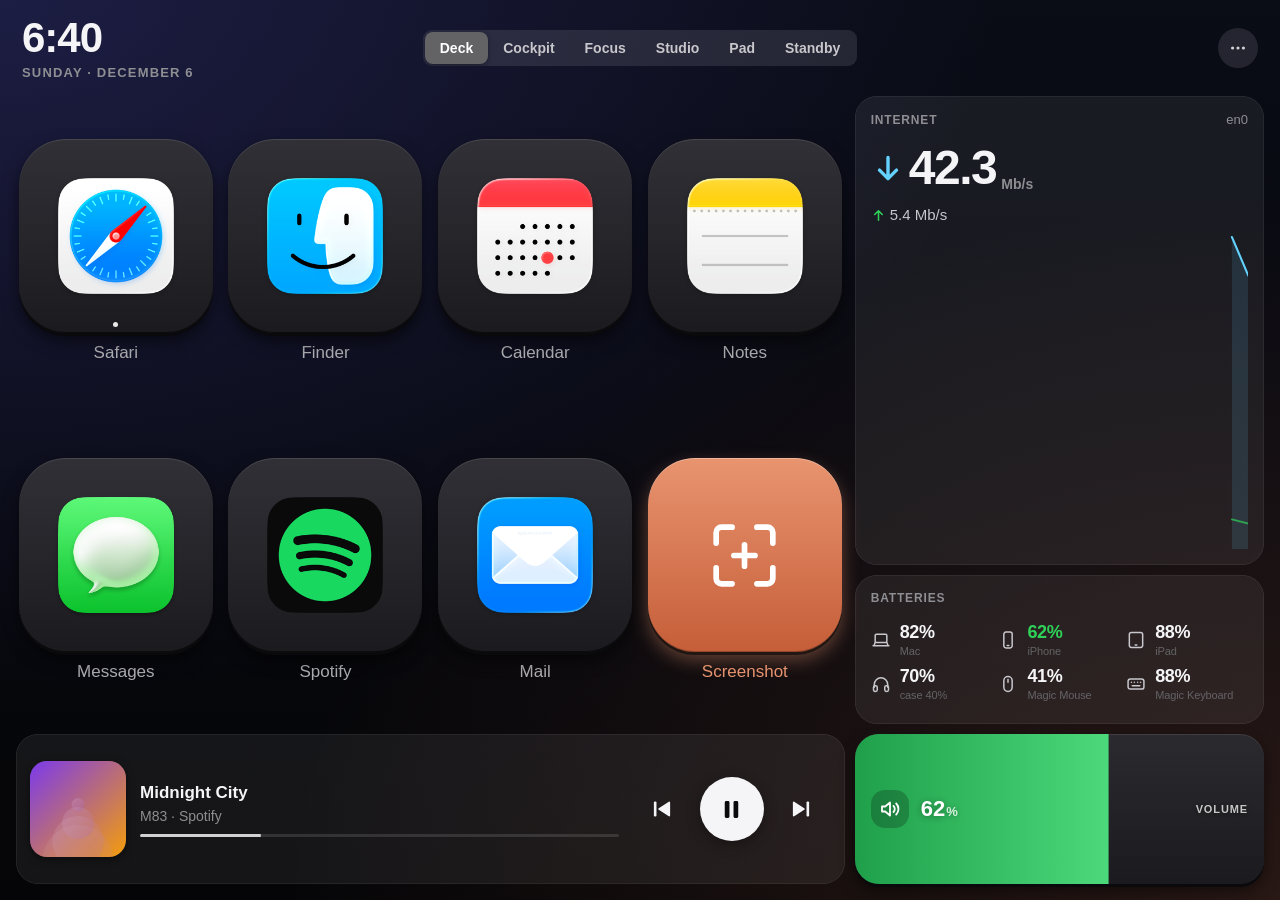
==== commit 7e560f47: "Update 2026-11-21" ====
--- a/docs/demo-app/index.html
+++ b/docs/demo-app/index.html
@@ -13,11 +13,11 @@
 <meta name="theme-color" content="#06080c">
 <link rel="apple-touch-icon" href="apple-touch-icon.png">
 <link rel="icon" type="image/png" href="icons/icon-192.png">
-<link rel="stylesheet" href="app.css?v=b39e35d81e">
+<link rel="stylesheet" href="app.css?v=a117e20fdb">
 </head>
 <body>
 <div id="app"></div>
 <noscript>JavaScript is required.</noscript>
-<script src="app.js?v=16a5316d8a"></script>
+<script src="app.js?v=d45194f902"></script>
 </body>
 </html>
--- a/docs/demo-app/app.css
+++ b/docs/demo-app/app.css
@@ -1 +1 @@
-:root{--accent: #3b82f6;--bg: #06080c;--card: #11151d;--card-hi: #171c27;--line: rgba(255, 255, 255, .06);--text: #e8ecf3;--dim: #8a93a6;--dim2: #5b6477;--red: #ef4444;--green: #22c55e;--radius: 18px;--ease: cubic-bezier(.2, .8, .2, 1)}*{box-sizing:border-box;-webkit-tap-highlight-color:transparent;-webkit-touch-callout:none}html,body{margin:0;padding:0;width:100%;height:100%;overflow:hidden;background:var(--bg);color:var(--text);font:15px/1.3 -apple-system,BlinkMacSystemFont,SF Pro Text,Helvetica Neue,Helvetica,Arial,sans-serif;-webkit-font-smoothing:antialiased;-webkit-text-size-adjust:100%;-webkit-user-select:none;user-select:none}body{position:fixed;top:0;left:0;right:0;bottom:0}#app{position:absolute;top:0;left:0;right:0;bottom:0;overflow:hidden;background:radial-gradient(ellipse at 20% -10%,#141b2b,#06080c00 55%),radial-gradient(ellipse at 100% 110%,#120f22,#06080c00 50%),var(--bg)}input,textarea{-webkit-user-select:text;user-select:text;font:inherit;color:inherit}img{-webkit-user-drag:none}.scroll{overflow-y:auto;-webkit-overflow-scrolling:touch}.scroll-x{overflow-x:auto;-webkit-overflow-scrolling:touch}.ell{white-space:nowrap;overflow:hidden;text-overflow:ellipsis}.ell2{display:-webkit-box;-webkit-line-clamp:2;-webkit-box-orient:vertical;overflow:hidden}.dim{color:var(--dim);font-weight:400}.muted-t{color:var(--dim2);font-size:13px;padding:6px 0}.err-t{color:#fca5a5;font-size:13px;margin:-4px 0 8px}.hint-t{color:var(--dim);font-size:13px;margin:0 0 10px}.spin{display:inline-block;width:12px;height:12px;border-radius:50%;border:2px solid rgba(255,255,255,.2);border-top-color:#fff;vertical-align:-1px;animation:spin .8s linear infinite}@keyframes spin{to{transform:rotate(360deg)}}.topbar{position:absolute;top:0;left:0;right:0;height:56px;display:flex;align-items:center;padding:0 12px;z-index:20;transition:opacity .4s ease}.standalone .topbar{top:20px}.topbar.faded{opacity:0}.tb-left{display:flex;align-items:baseline;flex-shrink:0;margin-right:14px}.tb-time{font-size:20px;font-weight:600;letter-spacing:-.02em;font-variant-numeric:tabular-nums}.tb-host{margin-left:8px;font-size:13px;color:var(--dim);max-width:160px;white-space:nowrap;overflow:hidden;text-overflow:ellipsis}.tabs{position:relative;flex:1;display:flex;align-items:center;height:44px;white-space:nowrap;padding:4px;background:#ffffff09;border-radius:22px;border:1px solid var(--line)}.tabs::-webkit-scrollbar{display:none}.tab-ind{position:absolute;left:0;top:4px;height:34px;border-radius:17px;background:linear-gradient(160deg,var(--accent),rgba(30,58,138,.95));box-shadow:0 4px 14px #2563eb59;transition:transform .35s var(--ease),width .35s var(--ease);pointer-events:none}.tab{position:relative;flex-shrink:0;height:34px;line-height:34px;padding:0 14px;margin-right:2px;border-radius:17px;color:var(--dim);font-size:15px;font-weight:500;transition:color .25s;cursor:pointer}.tab.on{color:#fff}.tab-ic{margin-right:6px;font-size:16px}.tab-edit{margin-left:6px;opacity:.8;font-size:13px}.tab.add{color:var(--accent);border:1px dashed rgba(59,130,246,.5);line-height:32px;margin-left:6px}.tb-right{display:flex;align-items:center;flex-shrink:0;margin-left:10px}.tb-btn{height:40px;min-width:40px;line-height:40px;text-align:center;border-radius:20px;background:#ffffff0d;border:1px solid var(--line);margin-left:8px;font-size:17px;color:var(--text);cursor:pointer;transition:background .2s,transform .12s}.tb-btn:active{transform:scale(.94)}.tb-btn.wide{padding:0 14px;font-size:15px;font-weight:600}.tb-btn.on{background:#f59e0b38;border-color:#f59e0b8c}.tb-btn.done,.tb-btn.accent{background:var(--accent);border-color:transparent;color:#fff}.conn-dot{width:10px;height:10px;border-radius:50%;margin:0 6px 0 4px;background:#64748b}.conn-dot.open{background:var(--green);box-shadow:0 0 8px #22c55ecc}.conn-dot.connecting{background:#f59e0b;animation:blink 1s ease infinite}.conn-dot.closed{background:var(--red)}@keyframes blink{50%{opacity:.3}}.stage-wrap{position:absolute}.stage{position:relative}.page{position:absolute;top:0;left:0;will-change:transform}.page.prev{pointer-events:none;z-index:0}.page.enter-r{animation:enterR .34s var(--ease) both;z-index:1}.page.enter-l{animation:enterL .34s var(--ease) both;z-index:1}@keyframes enterR{0%{transform:translate3d(70px,0,0);opacity:0}to{transform:none;opacity:1}}@keyframes enterL{0%{transform:translate3d(-70px,0,0);opacity:0}to{transform:none;opacity:1}}.modeview{position:relative}.wf{position:absolute}.wf-in{position:absolute;top:0;left:0;right:0;bottom:0}.wf.editing .wf-in{pointer-events:none;transform:scale(.965);transition:transform .25s var(--ease)}.wf.dragging{z-index:30;transition:none}.wf.dragging .wf-in{opacity:.92}.wf.resizing{z-index:30}.wf.settle{transition:transform .22s var(--ease)}.modeview.edit .wf:not(.dragging):not(.resizing):not(.settle-size){transition:transform .26s var(--ease)}.modeview.edit.snap .wf:not(.settle):not(.dragging):not(.resizing){transition:none}.wf.settle-size{transition:width .22s var(--ease),height .22s var(--ease)}.wf-edit{position:absolute;top:0;left:0;right:0;bottom:0;border-radius:var(--radius);border:2px dashed rgba(96,165,250,.55);background:#3b82f60f;cursor:move;animation:editIn .25s var(--ease) both}.wf.dragging .wf-edit{border-style:solid;border-color:var(--accent);background:#3b82f61f}@keyframes editIn{0%{opacity:0}to{opacity:1}}.wf-del,.wf-swap{position:absolute;top:5px;width:30px;height:30px;display:flex;align-items:center;justify-content:center;border-radius:50%;color:#fff;border:2px solid var(--bg);z-index:2;cursor:pointer;box-shadow:0 2px 8px #00000073}.wf-del{left:5px;background:#ef4444}.wf-swap{right:5px;background:var(--accent)}.wf-del:after,.wf-swap:after{content:"";position:absolute;top:-7px;left:-7px;right:-7px;bottom:-7px}.wf-del:active,.wf-swap:active{transform:scale(.9)}.wf-tag{position:absolute;top:11px;left:50%;transform:translate(-50%);white-space:nowrap;font-size:11px;color:#bfdbfe;background:#0f172ad9;padding:2px 7px;border-radius:8px}.wf-handle{position:absolute;right:-3px;bottom:-3px;width:44px;height:44px;cursor:nwse-resize;z-index:2}.wf-handle i{position:absolute;right:8px;bottom:8px;width:24px;height:24px;border-radius:50%;background:var(--accent);border:2px solid var(--bg)}.wf-handle i:after{content:"";position:absolute;right:5px;bottom:5px;width:8px;height:8px;border-right:2px solid #fff;border-bottom:2px solid #fff}.cells i{position:absolute;border-radius:14px;border:1px dashed rgba(255,255,255,.07)}.cells i.free{display:flex;align-items:center;justify-content:center;color:#93c5fd73;border-color:#60a5fa38;cursor:pointer;transition:background .15s ease,color .15s ease}.cells i.free:active{background:#3b82f629;color:#bfdbfe}.ghost{position:absolute;border-radius:var(--radius);background:#22c55e24;border:2px solid rgba(34,197,94,.7);z-index:25;transition:left .12s ease,top .12s ease,width .12s ease,height .12s ease;pointer-events:none}.ghost.bad{background:#ef444424;border-color:#ef4444bf}.edit-hint{position:absolute;bottom:18px;left:50%;transform:translate(-50%);background:#0f172af2;border:1px solid rgba(96,165,250,.4);color:#bfdbfe;padding:9px 16px;border-radius:20px;font-size:14px;z-index:40;white-space:nowrap;animation:toastIn .3s var(--ease) both;pointer-events:none}.card{position:absolute;top:0;left:0;right:0;bottom:0;border-radius:var(--radius);background:linear-gradient(170deg,var(--card-hi),var(--card) 60%);border:1px solid var(--line);padding:14px;overflow:hidden;display:flex;flex-direction:column}.card.bare{background:none;border-color:transparent}.lbl{display:flex;justify-content:space-between;align-items:center;font-size:11px;text-transform:uppercase;letter-spacing:.08em;color:#7c869a;font-weight:600;margin-bottom:6px;white-space:nowrap;min-height:15px}.lbl-t{overflow:hidden;text-overflow:ellipsis}.lbl-r{margin-left:8px;text-transform:none;letter-spacing:0;font-weight:500;color:var(--dim);overflow:hidden;text-overflow:ellipsis}.big{font-size:34px;font-weight:600;letter-spacing:-.03em;line-height:1.05;font-variant-numeric:tabular-nums}.big small{font-size:.5em;font-weight:500;color:var(--dim);letter-spacing:0}.big-s{font-size:24px;font-weight:600;letter-spacing:-.02em;font-variant-numeric:tabular-nums}.sub{font-size:13px;color:var(--dim);margin-top:4px;font-variant-numeric:tabular-nums}.sub.center{text-align:center}.sub-inline{font-size:12px}.v-inline{color:var(--text);font-size:15px}.kv{display:flex;justify-content:space-between;align-items:baseline;font-size:14px;padding:6px 0;border-bottom:1px solid var(--line)}.kv span{color:var(--dim);margin-right:10px}.kv b{font-weight:600;text-align:right;overflow:hidden;text-overflow:ellipsis;white-space:nowrap}.kv:last-child{border-bottom:0}.bar{height:8px;border-radius:4px;background:#ffffff12;overflow:hidden;margin-top:8px;flex-shrink:0}.bar i{display:block;height:100%;width:100%;border-radius:4px;background:var(--accent);transform-origin:0 50%;transition:transform .6s var(--ease)}.bar-lg{height:14px;border-radius:7px;margin-top:10px}.bar-thin{height:5px;margin-top:4px}.ring{position:relative;flex-shrink:0}.ring svg{display:block}.ring-v{transition:stroke-dashoffset .8s var(--ease),stroke .4s}.ring-c{position:absolute;top:0;left:0;right:0;bottom:0;display:flex;flex-direction:column;align-items:center;justify-content:center}.ring-v-t{font-weight:600;font-variant-numeric:tabular-nums}.chart{display:block}.chart-box{flex:1;margin-top:6px;min-height:0;overflow:hidden}.mini{align-items:center;justify-content:center;text-align:center;padding:8px}.mini-ic{font-size:22px;line-height:1}.mini-v{font-size:20px;font-weight:600;margin-top:4px;font-variant-numeric:tabular-nums;white-space:nowrap}.mini-l{font-size:11px;color:var(--dim);text-transform:uppercase;letter-spacing:.08em;margin-top:2px}.bare.mini{flex-direction:row}.bare.mini .mini-ic{font-size:18px;margin-right:6px}.bare.mini .mini-l{display:none}.bare.mini .mini-v{font-size:17px;font-weight:500;color:#aeb7c9;margin-top:0}.unavail{align-items:center;justify-content:center;text-align:center}.ua-icon{font-size:28px;opacity:.6}.key{position:absolute;top:0;left:0;right:0;bottom:0;border-radius:20px;display:flex;flex-direction:column;align-items:center;justify-content:center;overflow:hidden;cursor:pointer;background:linear-gradient(160deg,#252c3b,#141821);box-shadow:inset 0 1px #ffffff14,0 2px 6px #00000059;color:#b9c2d3;transition:transform .14s var(--ease),background .3s,color .3s}.key:before{content:"";position:absolute;left:22%;right:22%;top:0;height:2px;border-radius:0 0 2px 2px;background:var(--k1);opacity:.55}.key.down{transform:scale(.93)}.key.lit{background:linear-gradient(160deg,var(--k1),var(--k2));color:#fff;box-shadow:inset 0 1px #ffffff40,0 0 22px -2px var(--k1)}.key.lit:before{opacity:0}.key.row{flex-direction:row;justify-content:flex-start;padding:0 16px}.key.row .k-icon{margin:0 12px 0 0}.key.row .k-label{text-align:left}.k-icon{line-height:1;margin-bottom:7px;display:flex;align-items:center;justify-content:center}.k-emoji{line-height:1}.k-app{display:block;border-radius:22%}.k-app-wrap{position:relative;display:block;flex-shrink:0}.k-app-wrap .k-app{position:absolute;top:0;left:0}.k-app.pending{opacity:0}.k-app-fb{position:absolute;top:0;left:0;right:0;bottom:0;display:flex;align-items:center;justify-content:center}.k-label{font-weight:500;text-align:center;padding:0 6px;max-width:100%;overflow:hidden;text-overflow:ellipsis;white-space:nowrap;line-height:1.15}.k-dot{position:absolute;bottom:7px;left:50%;width:5px;height:5px;margin-left:-2.5px;border-radius:50%;background:#e2e8f0;box-shadow:0 0 6px #fff}.k-flash{position:absolute;top:0;left:0;right:0;bottom:0;border-radius:inherit;background:radial-gradient(circle at 50% 50%,#ffffff59,#fff0 70%);opacity:0;pointer-events:none;animation:flash .45s ease-out}@keyframes flash{0%{opacity:1;transform:scale(.6)}to{opacity:0;transform:scale(1.4)}}.shake-0,.shake-1{animation:shake .4s ease}.shake-1{animation-name:shake2}@keyframes shake{0%,to{transform:translate(0)}10%,80%{box-shadow:inset 0 0 0 3px #ef4444,0 0 18px #ef444499}20%,60%{transform:translate(-6px)}40%{transform:translate(6px)}}@keyframes shake2{0%,to{transform:translate(0)}10%,80%{box-shadow:inset 0 0 0 3px #ef4444,0 0 18px #ef444499}20%,60%{transform:translate(-6px)}40%{transform:translate(6px)}}.keys{position:absolute;top:0;left:0;right:0;bottom:0;display:grid;grid-gap:8px}.keys.card{padding:8px;display:grid}.keys>.key{position:relative;top:auto;left:auto;right:auto;bottom:auto}.slider{position:absolute;top:0;left:0;right:0;bottom:0;border-radius:22px;overflow:hidden;background:#161b25;border:1px solid var(--line);cursor:pointer;transition:transform .2s var(--ease)}.slider.drag{transform:scale(1.02)}.sl-track{position:absolute;top:0;left:0;right:0;bottom:0}.sl-fill{position:absolute;top:0;left:0;right:0;bottom:0;background:linear-gradient(0deg,var(--k2),var(--k1));transition:transform .18s ease-out}.slider.vert .sl-fill{transform-origin:50% 100%}.slider.horiz .sl-fill{transform-origin:0 50%;background:linear-gradient(90deg,var(--k2),var(--k1))}.slider.drag .sl-fill{transition:none}.slider.muted .sl-fill{background:linear-gradient(0deg,#2b3242,#3b4357)}.slider.disabled{opacity:.45}.sl-info{position:absolute;left:0;right:0;bottom:0;padding:12px 6px 14px;text-align:center;pointer-events:auto}.slider.horiz .sl-info{top:0;display:flex;align-items:center;padding:0 16px;text-align:left}.sl-icon{font-size:26px;line-height:1;margin-bottom:6px;display:inline-block;padding:6px;border-radius:14px;background:#0000002e}.slider.horiz .sl-icon{margin:0 12px 0 0}.sl-val{font-size:24px;font-weight:700;color:#fff;font-variant-numeric:tabular-nums;text-shadow:0 1px 6px rgba(0,0,0,.35)}.sl-val small{font-size:13px;font-weight:600;opacity:.8;margin-left:1px}.sl-lbl{font-size:11px;text-transform:uppercase;letter-spacing:.08em;color:#ffffffbf;margin-top:2px;font-weight:600;text-shadow:0 1px 4px rgba(0,0,0,.4)}.slider.horiz .sl-lbl{margin:0 0 0 auto}.slider.small .sl-icon{font-size:18px;padding:3px;margin-bottom:2px}.slider.small .sl-val{font-size:16px}.slider.small .sl-info{padding:6px 2px 8px}.out-list{flex:1;min-height:0}.out-row{display:flex;align-items:center;height:44px;padding:0 12px;margin-bottom:6px;border-radius:12px;background:#ffffff09;border:1px solid transparent;transition:background .25s,border-color .25s,transform .12s;cursor:pointer}.out-row.down{transform:scale(.97)}.out-row.on{background:#22c55e24;border-color:#22c55e73}.out-ic{font-size:18px;margin-right:10px}.out-name{flex:1;font-size:15px;font-weight:500;white-space:nowrap;overflow:hidden;text-overflow:ellipsis}.out-sub{font-size:12px;font-weight:400;opacity:.6}.out-dot{width:10px;height:10px;border-radius:50%;border:2px solid #3b4357;flex-shrink:0;margin-left:8px}.out-row.on .out-dot{background:var(--green);border-color:var(--green);box-shadow:0 0 8px var(--green)}.windows{padding:10px}.tiles{flex:1;display:grid;grid-template-columns:repeat(3,1fr);grid-gap:7px;min-height:0}.tile{position:relative;border-radius:11px;background:#ffffff0a;display:flex;align-items:center;justify-content:center;transition:transform .12s,background .2s;cursor:pointer;overflow:hidden}.tile.down{transform:scale(.92);background:#3b82f640}.tile-screen{position:relative;width:70%;height:56%;border-radius:4px;border:1.5px solid #4b5568}.tile-screen i{position:absolute;background:linear-gradient(160deg,#60a5fa,#2563eb);border-radius:2px}.cores{flex:1;display:flex;align-items:flex-end;min-height:24px;margin-top:10px}.cores i{flex:1;height:100%;margin-right:3px;border-radius:3px;background:#ffffff0d;position:relative;overflow:hidden}.cores i:last-child{margin-right:0}.cores b{position:absolute;left:0;right:0;bottom:0;height:100%;border-radius:3px;transform-origin:50% 100%;transition:transform .7s var(--ease)}.mem-body{flex:1;display:flex;align-items:center;justify-content:center;min-height:0}.bat-row{display:flex;align-items:center;justify-content:space-between}.batt{position:relative;width:58px;height:26px;border:2px solid #64748b;border-radius:7px;padding:2px;margin-left:10px;flex-shrink:0}.batt:after{content:"";position:absolute;right:-6px;top:7px;width:3px;height:8px;border-radius:0 2px 2px 0;background:#64748b}.batt i{display:block;height:100%;width:100%;border-radius:3px;transform-origin:0 50%;transition:transform .8s var(--ease)}.batt .bolt{position:absolute;top:0;left:0;right:0;text-align:center;line-height:20px;font-size:14px;color:#fff;text-shadow:0 0 4px #000}.batt.charging i{animation:charge 2.4s ease-in-out infinite}@keyframes charge{50%{opacity:.65}}.stat-tiles{flex:1;display:grid;grid-gap:8px;margin-top:12px;align-content:end}.stat{background:#ffffff0a;border-radius:12px;padding:9px;min-width:0}.stat span{display:block;font-size:11px;color:var(--dim);white-space:nowrap;overflow:hidden;text-overflow:ellipsis}.stat b{display:block;font-size:18px;font-weight:600;margin-top:3px;white-space:nowrap;font-variant-numeric:tabular-nums}.net-rates{display:flex;align-items:baseline;font-size:22px;font-weight:600;font-variant-numeric:tabular-nums;letter-spacing:-.02em}.net-rates .rx{color:#7dd3fc;margin-right:18px}.net-rates .tx{color:#f9a8d4}.net-rates.stack{flex-direction:column;align-items:flex-start;font-size:17px}.net-rates.stack .rx{margin:0 0 2px}.output.compact{justify-content:center;padding:10px}.output.compact .out-row{margin:0;height:100%;max-height:64px}.out-cycle{color:var(--dim);margin-left:8px;font-size:16px}.weather.narrow{align-items:center;text-align:center;padding:8px}.weather.narrow .wx-main{flex-direction:column}.disk-row{display:flex;align-items:baseline}.procs{flex:1;min-height:0}.proc{position:relative;display:flex;align-items:center;height:30px;margin-bottom:4px;padding:0 10px;border-radius:8px;font-size:14px;overflow:hidden;transition:transform .12s,background .2s}.proc.down{background:#ef444433;transform:scale(.98)}.proc-bar{position:absolute;left:0;top:0;bottom:0;width:100%;background:linear-gradient(90deg,#3b82f62e,#3b82f60f);transform-origin:0 50%;transition:transform .7s var(--ease)}.proc-n{position:relative;flex:1;white-space:nowrap;overflow:hidden;text-overflow:ellipsis}.proc-n{min-width:40px}.proc-c{position:relative;width:56px;flex-shrink:0;text-align:right;font-variant-numeric:tabular-nums;font-weight:600}.proc-m{position:relative;width:74px;flex-shrink:0;text-align:right;color:var(--dim);font-variant-numeric:tabular-nums}.bt-row{display:flex;align-items:center;margin-bottom:9px}.bt-ic{font-size:18px;width:28px}.bt-main{flex:1;min-width:0}.bt-top{display:flex;justify-content:space-between;font-size:13px}.bt-top b{white-space:nowrap;flex-shrink:0}.bt-n{white-space:nowrap;overflow:hidden;text-overflow:ellipsis;margin-right:6px}.art{position:relative;flex-shrink:0;border-radius:12px;overflow:hidden;background-size:cover;display:flex;align-items:center;justify-content:center}.art img{position:absolute;top:0;left:0;width:100%;height:100%;object-fit:cover}.art-note{color:#ffffffd9;font-weight:700}.np-compact{flex-direction:row;align-items:center;padding:12px}.np-txt{flex:1;min-width:0;margin:0 12px}.np-title{font-size:16px;font-weight:600}.np-sub{font-size:13px;color:var(--dim);margin-top:2px}.np-ambient{position:absolute;top:0;left:0;right:0;bottom:0;display:flex;align-items:center;justify-content:center;color:#aeb7c9;font-size:17px;padding:0 8px}.np-ambient .ell{margin-left:8px}.np-prog{position:relative;height:6px;border-radius:3px;background:#ffffff1f;overflow:hidden;margin-top:14px}.np-prog.thin{height:4px;margin-top:8px}.np-prog i{position:absolute;top:0;left:0;bottom:0;width:100%;background:#fff;border-radius:3px;transform-origin:0 50%;transition:transform 1s linear}.np-times{display:flex;justify-content:space-between;font-size:12px;color:var(--dim);margin-top:6px;font-variant-numeric:tabular-nums}.np-big{align-items:center;justify-content:center;padding:22px}.np-glow{position:absolute;top:0;left:0;right:0;bottom:0;opacity:.22;transition:opacity 1s}.np-fade{position:absolute;top:0;left:0;right:0;bottom:0;background:linear-gradient(180deg,#11151d33,#11151dd9 55%,#11151d)}.np-big.side .np-fade{background:linear-gradient(90deg,#11151d33,#11151dd9 55%,#11151d)}.np-art-wrap{position:relative}.np-art-wrap .art{box-shadow:0 18px 40px -12px #000000b3;border-radius:18px}.np-big.playing .np-art-wrap{animation:breathe 6s ease-in-out infinite}@keyframes breathe{50%{transform:scale(1.015)}}.np-info{position:relative;width:100%;margin-top:18px}.np-big.side{flex-direction:row}.np-big.side .np-info{margin:0 0 0 26px;flex:1;min-width:0}.np-title2{font-weight:700;letter-spacing:-.02em;line-height:1.15}.np-sub2{font-size:15px;color:#b6bfd0;margin-top:4px}.transport{display:flex;align-items:center;justify-content:center;margin-top:10px}.tbtn{display:flex;align-items:center;justify-content:center;border-radius:50%;margin:0 10px;background:#ffffff0f;transition:transform .12s var(--ease),background .2s;cursor:pointer;flex-shrink:0}.tbtn.big{background:#f8fafc;color:#0b0d12;box-shadow:0 6px 20px -6px #ffffff59}.tbtn.down{transform:scale(.88)}.media-w{flex-direction:row;align-items:center;justify-content:center;padding:10px}.media-w .transport{margin-top:0}.media-w.with-title{justify-content:space-between}.media-t{min-width:0;flex:1;margin-right:10px}.pomodoro{align-items:center}.pomodoro .lbl{align-self:stretch}.pomo-ring{flex:1;display:flex;align-items:center;justify-content:center;min-height:0}.pomo-time{font-weight:700;letter-spacing:-.03em;font-variant-numeric:tabular-nums}.pomo-phase{font-size:13px;font-weight:700;text-transform:uppercase;letter-spacing:.12em;margin-top:2px}.pomodoro.ph-work .ring.run:after{content:"";position:absolute;top:0;left:0;right:0;bottom:0;border-radius:50%;box-shadow:0 0 44px -4px #f9731680;opacity:0;animation:glowO 3s ease-in-out infinite;pointer-events:none}@keyframes glowO{50%{opacity:1}}.pomo-dnd{font-size:13px;color:#fb923c;margin:6px 0 2px}.pomo-btns{display:flex;justify-content:center;margin-top:10px}.pbtn{height:46px;line-height:46px;padding:0 20px;border-radius:23px;margin:0 5px;background:#ffffff12;font-weight:600;font-size:15px;transition:transform .12s;cursor:pointer;white-space:nowrap}.pbtn.primary{background:linear-gradient(160deg,#fb923c,#c2410c);color:#fff;box-shadow:0 6px 18px -6px #f9731699}.ph-break .pbtn.primary{background:linear-gradient(160deg,#4ade80,#15803d)}.pbtn.down{transform:scale(.93)}.pomodoro.compact{justify-content:center;padding:8px}.rem-list{flex:1;min-height:0}.rem{display:flex;align-items:center;min-height:40px;padding:6px 4px;border-bottom:1px solid var(--line);transition:transform .12s,opacity .3s;cursor:pointer}.rem.down{transform:scale(.98)}.rem-box{width:24px;height:24px;border-radius:50%;border:2px solid #4b5568;margin-right:12px;text-align:center;line-height:20px;font-size:13px;font-weight:800;flex-shrink:0;transition:background .25s,border-color .25s}.rem.done .rem-box{background:#f97316;border-color:#f97316;color:#fff}.rem-t{font-size:15px;white-space:nowrap;overflow:hidden;text-overflow:ellipsis;min-width:0}.rem.done .rem-t{color:var(--dim2);text-decoration:line-through}.fs-row{display:flex;align-items:flex-end;justify-content:space-between;flex:1}.focusstats.tall .fs-row{flex-direction:column;align-items:flex-start;justify-content:space-around}.clock{align-items:center;justify-content:center;text-align:center}.clock-t{font-weight:600;letter-spacing:-.04em;line-height:1;font-variant-numeric:tabular-nums;white-space:nowrap}.clock.ambient .clock-t{font-weight:200;background:linear-gradient(180deg,#fff,#9fb0cf);-webkit-background-clip:text;color:transparent}.clock-d{color:var(--dim);margin-top:.5em}.weather{justify-content:center}.wx-main{display:flex;align-items:center}.wx-e{line-height:1;margin-right:8px}.wx-t{font-weight:600;letter-spacing:-.03em;font-variant-numeric:tabular-nums}.weather.ambient{align-items:center}.weather.ambient .wx-t{font-weight:300;color:#cbd5e1}.weather.ambient .sub{text-align:center}.trackpad{padding:0}.tp-surface{position:relative;flex:1;margin:8px;border-radius:14px;border:1px dashed #333a4a;background:radial-gradient(ellipse at 50% 40%,#3b82f60d,#0000 70%);overflow:hidden;transition:border-color .3s,background .3s}.trackpad.active .tp-surface{border-color:#60a5fa99}.tp-hint{position:absolute;top:50%;left:0;right:0;transform:translateY(-50%);text-align:center;color:#5b6477;font-size:15px;padding:0 20px;pointer-events:none;transition:opacity .3s}.trackpad.active .tp-hint{opacity:.25}.tp-ic{font-size:34px;margin-bottom:10px;opacity:.6}.tp-hint2{font-size:12px;margin-top:8px;color:#4b5466}.tp-dots i{position:absolute;top:0;left:0;width:56px;height:56px;border-radius:50%;background:radial-gradient(circle,#93c5fd73,#3b82f600 70%);opacity:0;transition:opacity .2s;pointer-events:none}.tp-btns{display:flex;height:56px;margin:0 8px 8px}.tp-btn{flex:1;border-radius:12px;background:#ffffff0d;text-align:center;line-height:56px;color:var(--dim);font-weight:600;transition:transform .12s,background .2s;cursor:pointer}.tp-btn:first-child{margin-right:8px}.tp-btn.down{transform:scale(.97);background:#3b82f640;color:#fff}.textinput{justify-content:center;padding:8px 10px}.ti-form{display:flex;align-items:center;margin:0;height:100%;max-height:64px}.ti-ic{font-size:20px;margin:0 10px 0 4px}.ti-form input{flex:1;min-width:0;height:100%;border:0;outline:0;border-radius:12px;background:#ffffff0f;padding:0 14px;font-size:17px;-webkit-appearance:none}.ti-k,.ti-send{height:100%;min-width:52px;padding:0 14px;display:flex;align-items:center;justify-content:center;border-radius:12px;margin-left:8px;background:#ffffff0f;font-size:18px;transition:transform .12s,background .2s;cursor:pointer}.ti-send{font-size:15px;font-weight:700;color:var(--dim)}.ti-send.ready{background:var(--accent);color:#fff}.ti-k.down,.ti-send.down{transform:scale(.94)}.banner{position:absolute;top:64px;left:50%;transform:translate(-50%);z-index:60;background:#7f1d1df2;color:#fff;padding:9px 18px;border-radius:20px;font-size:14px;font-weight:600;white-space:nowrap;animation:toastIn .3s var(--ease) both}.standalone .banner{top:84px}.asleep{position:absolute;top:0;left:0;right:0;bottom:0;z-index:70;background:radial-gradient(circle at 30% 20%,#131b2c,#04060a 70%);display:flex;flex-direction:column;align-items:center;justify-content:center;text-align:center;animation:fadeIn .6s ease both}.asleep-time{font-size:150px;font-weight:200;letter-spacing:-.05em;line-height:1;font-variant-numeric:tabular-nums}.asleep-date{font-size:22px;color:var(--dim);margin-top:12px}.asleep-msg{margin-top:46px;font-size:18px;font-weight:600;color:#cbd5e1}.asleep-hint{margin-top:8px;font-size:14px;color:var(--dim2);max-width:420px}.asleep-dot{margin-top:18px}@keyframes fadeIn{0%{opacity:0}to{opacity:1}}.toast{position:absolute;bottom:24px;left:50%;transform:translate(-50%);z-index:80;background:#1e2432f7;border:1px solid rgba(255,255,255,.1);padding:11px 18px;border-radius:22px;font-size:15px;white-space:nowrap;display:flex;align-items:center;animation:toastIn .3s var(--ease) both;box-shadow:0 10px 30px #00000080;max-width:90%}.toast span:first-child{overflow:hidden;text-overflow:ellipsis}.toast.error{background:#7f1d1df7}.toast.say{background:#1e2950f7;border-color:#60a5fa66}.toast-undo{margin-left:16px;color:#93c5fd;font-weight:700;cursor:pointer}@keyframes toastIn{0%{opacity:0;transform:translate(-50%,12px)}to{opacity:1;transform:translate(-50%)}}.crash-notice{position:fixed;bottom:24px;left:50%;transform:translate(-50%);z-index:200;background:#7f1d1df7;color:#fff;padding:11px 18px;border-radius:22px;font:600 15px -apple-system,sans-serif;white-space:nowrap;box-shadow:0 10px 30px #00000080;cursor:pointer}.idle-shield{position:absolute;top:0;left:0;right:0;bottom:0;z-index:50}.tts{position:absolute;top:0;left:0;right:0;bottom:0;z-index:90;background:#04060af0;display:flex;flex-direction:column;align-items:center;justify-content:center;cursor:pointer;animation:fadeIn .4s ease both}.tts-name{font-size:26px;font-weight:700;margin-top:18px;letter-spacing:-.02em}.tts-pulse{position:relative;margin-top:46px;padding:14px 28px;border-radius:30px;background:var(--accent);font-weight:700;font-size:18px}.tts-pulse i{position:absolute;top:0;left:0;right:0;bottom:0;border-radius:30px;border:2px solid var(--accent);animation:pulse 1.8s ease-out infinite}.tts-pulse span{position:relative}@keyframes pulse{0%{transform:scale(1);opacity:.9}to{transform:scale(1.35,1.7);opacity:0}}.tts-hint{margin-top:18px;color:var(--dim);font-size:14px}.splash{position:absolute;top:0;left:0;right:0;bottom:0;display:flex;flex-direction:column;align-items:center;justify-content:center}.splash-name{font-size:24px;font-weight:700;margin-top:18px}.splash-sub{color:var(--dim);margin-top:12px}.sheet-wrap{position:absolute;top:0;left:0;right:0;bottom:0;z-index:100;display:flex;align-items:center;justify-content:center}.sheet-bg{position:absolute;top:0;left:0;right:0;bottom:0;background:#0000009e;animation:fadeIn .2s ease both}.sheet{position:relative;width:560px;max-width:94%;max-height:88%;display:flex;flex-direction:column;background:#121722;border:1px solid rgba(255,255,255,.08);border-radius:22px;box-shadow:0 24px 60px #0009;animation:sheetIn .32s var(--ease) both}.sheet.wide{width:720px}@keyframes sheetIn{0%{opacity:0;transform:translate3d(0,40px,0) scale(.98)}to{opacity:1;transform:none}}.sheet-h{display:flex;align-items:center;justify-content:space-between;padding:16px 18px 12px;border-bottom:1px solid var(--line)}.sheet-t{font-size:19px;font-weight:700;white-space:nowrap;overflow:hidden;text-overflow:ellipsis;margin-right:12px}.sheet-ic{margin-right:8px}.sheet-b{padding:6px 18px 18px;flex:1;min-height:0}.sheet-f{padding:12px 18px;border-top:1px solid var(--line);display:flex;justify-content:flex-end}.sheet.confirm{width:420px;padding:24px}.confirm-t{font-size:18px;font-weight:600;margin-bottom:20px;line-height:1.35}.sec-t{font-size:13px;font-weight:700;text-transform:uppercase;letter-spacing:.08em;color:#7c869a;margin:22px 0 8px}.about{color:var(--dim);font-size:13px}.about+.about{margin-top:6px}.about a{color:var(--accent, #0a84ff);text-decoration:none}.btn{display:inline-block;height:44px;line-height:44px;padding:0 18px;border-radius:12px;background:#ffffff12;font-weight:600;font-size:15px;text-align:center;cursor:pointer;transition:transform .12s,background .2s;white-space:nowrap}.btn:active{transform:scale(.96)}.btn.small{height:36px;line-height:36px;padding:0 14px;font-size:14px;border-radius:10px}.btn.accent{background:var(--accent);color:#fff}.btn.danger{color:#fca5a5;background:#ef44441f}.btn.danger.solid{background:#dc2626;color:#fff}.btn.disabled{opacity:.35;pointer-events:none}.btn-row{display:flex;align-items:center}.btn-row .btn{margin-right:8px}.btn-row.end{justify-content:flex-end}.btn-row.end .btn{margin:0 0 0 10px}.inline{display:flex;align-items:center}.inline .tin{flex:1;margin-right:8px}.frow{display:flex;align-items:center;justify-content:space-between;padding:10px 0;border-bottom:1px solid var(--line)}.frow.col{flex-direction:column;align-items:stretch}.frow.col .frow-l{margin-bottom:8px}.frow-l{font-size:15px;font-weight:500;color:#cfd6e4;margin-right:14px;flex-shrink:0}.frow-h{font-size:12px;color:var(--dim);font-weight:400;margin-top:2px}.frow-c{min-width:0}.frow:not(.col) .frow-c{flex:1;display:flex;justify-content:flex-end}.tin{height:42px;border-radius:10px;border:1px solid rgba(255,255,255,.1);background:#0b0e15;padding:0 12px;font-size:16px;outline:0;width:100%;max-width:360px;-webkit-appearance:none}.tin:focus{border-color:var(--accent)}.tin.emoji{width:70px;text-align:center;font-size:24px;flex-shrink:0}.emoji-in{display:flex;align-items:center}.emoji-sug{flex:1;white-space:nowrap;margin-left:10px;padding:4px 0}.es{display:inline-block;font-size:24px;padding:4px 6px;border-radius:8px;cursor:pointer}.es.on{background:#3b82f64d}.switch{position:relative;width:52px;height:32px;border-radius:16px;background:#2b3242;transition:background .25s;cursor:pointer;flex-shrink:0}.switch i{position:absolute;top:3px;left:3px;width:26px;height:26px;border-radius:50%;background:#fff;transition:transform .25s var(--ease);box-shadow:0 2px 4px #0000004d}.switch.on i{transform:translate(20px)}.chips{display:flex;flex-wrap:wrap;justify-content:flex-end;margin:-3px}.frow.col .chips,.chips.wrap{justify-content:flex-start}.chip{padding:8px 12px;margin:3px;border-radius:10px;background:#ffffff0f;font-size:14px;cursor:pointer;transition:background .2s;white-space:nowrap}.chip.on{background:var(--accent);color:#fff}.stepper{display:flex;align-items:center}.st-b{width:40px;height:36px;line-height:36px;text-align:center;border-radius:10px;background:#ffffff12;font-size:20px;cursor:pointer}.st-v{min-width:64px;text-align:center;font-weight:600;font-variant-numeric:tabular-nums}.swatches{display:flex;flex-wrap:wrap;justify-content:flex-end}.sw{width:32px;height:32px;border-radius:50%;margin:3px;cursor:pointer;border:2px solid transparent;transition:transform .15s}.sw.on{border-color:#fff;transform:scale(1.12)}.act-grid{display:grid;grid-template-columns:repeat(5,1fr);grid-gap:6px}.act{display:flex;flex-direction:column;align-items:center;justify-content:center;text-align:center;padding:8px 4px;border-radius:12px;background:#ffffff0b;border:1px solid transparent;cursor:pointer;min-height:64px}.act.on{background:#3b82f62e;border-color:var(--accent)}.act-ic{font-size:20px}.act-l{font-size:11px;color:#cbd5e1;margin-top:4px;line-height:1.15}.act-detail{margin-top:12px;padding:12px;border-radius:14px;background:#ffffff08}.picker-list{max-height:260px;overflow-y:auto;-webkit-overflow-scrolling:touch;margin-top:8px}.pick-row{display:flex;align-items:center;padding:6px 8px;border-radius:10px;cursor:pointer}.pick-row img{margin-right:12px;border-radius:7px}.pick-row.current{background:#ffffff0d}.pick-row .chev{margin-left:auto;color:var(--accent);font-size:14px}.combo{display:flex;flex-direction:column}.combo-prev{font-size:26px;font-weight:600;margin:8px 0;letter-spacing:.08em}.kprev-row{display:flex;flex-wrap:wrap;margin:-4px}.kprev{width:72px;height:72px;margin:4px;border-radius:14px;display:flex;flex-direction:column;align-items:center;justify-content:center;font-size:24px;cursor:pointer;border:2px solid transparent;overflow:hidden}.kprev small{font-size:10px;margin-top:3px;max-width:64px;overflow:hidden;text-overflow:ellipsis;white-space:nowrap;color:#e2e8f0}.kprev.on{border-color:#fff}.kprev.add{background:#ffffff0d;border:1px dashed rgba(255,255,255,.2);color:var(--accent)}.key-sub{margin-top:12px;padding:10px 12px;border-radius:14px;background:#ffffff08}.key-sub-bar{display:flex}.key-sub-bar .btn{margin-right:8px}.catalog .cat{margin-top:14px}.cat-t{font-size:12px;font-weight:700;text-transform:uppercase;letter-spacing:.08em;color:#7c869a;margin-bottom:8px}.cat-g{display:grid;grid-template-columns:repeat(4,1fr);grid-gap:8px}.cat-i{display:flex;flex-direction:column;align-items:center;padding:12px 6px;border-radius:14px;background:linear-gradient(160deg,#1c2230,#141821);border:1px solid var(--line);cursor:pointer;transition:transform .12s;text-align:center}.cat-i:active{transform:scale(.96)}.cat-i.on{border-color:var(--accent)}.cat-ic{font-size:28px}.cat-l{font-size:13px;font-weight:600;margin-top:6px}.cat-s{font-size:11px;color:var(--dim2);margin-top:2px}.cat-app{border-radius:9px}.cat-app+.cat-l{max-width:100%;overflow:hidden;text-overflow:ellipsis;white-space:nowrap}.cat-hint{margin-top:10px;text-transform:none;letter-spacing:0;font-weight:600}.pairing,.install{position:absolute;top:0;left:0;right:0;bottom:0;display:flex;align-items:center;justify-content:center}.pair-side{width:400px;margin-right:60px;text-align:center;display:flex;flex-direction:column;align-items:center}.pair-app{font-size:15px;color:var(--dim);margin-top:14px;font-weight:600}.pair-title{font-size:30px;font-weight:700;letter-spacing:-.02em;margin-top:8px;text-align:center}.pair-hint{font-size:16px;color:var(--dim);margin-top:10px;line-height:1.4}.pin-dots{display:flex;justify-content:center;margin-top:30px}.pin-dots i{width:18px;height:18px;border-radius:50%;border:2px solid #4b5568;margin:0 8px;transition:background .15s,border-color .15s,transform .15s}.pin-dots i.on{background:var(--accent);border-color:var(--accent);transform:scale(1.1)}.pair-other{margin-top:18px;font-size:13px;color:var(--dim);line-height:1.4;opacity:.8}.pair-err{min-height:22px;margin-top:16px;color:#fca5a5;font-size:15px;line-height:1.35;text-align:center}.pinpad{display:grid;grid-template-columns:repeat(3,96px);grid-template-rows:repeat(4,96px);grid-gap:16px}.pk{border-radius:50%;background:linear-gradient(160deg,#252c3b,#141821);box-shadow:inset 0 1px #ffffff14;display:flex;align-items:center;justify-content:center;font-size:36px;font-weight:400;cursor:pointer;transition:transform .1s,background .15s}.pk:active{transform:scale(.92);background:var(--accent)}.pk.del{background:none;box-shadow:none;font-size:28px;color:var(--dim)}.install{flex-direction:column;text-align:center;padding:0 40px}.steps{list-style:none;padding:0;margin:28px 0 18px;text-align:left}.steps li{display:flex;align-items:center;font-size:19px;margin-bottom:18px}.step-n{width:34px;height:34px;line-height:34px;text-align:center;border-radius:50%;background:var(--accent);font-weight:700;margin-right:16px;flex-shrink:0;font-size:16px}.share-ic,.add-ic{margin-left:10px;color:#60a5fa;display:inline-flex}.install-arrow{position:absolute;top:8px;right:120px;font-size:34px;color:#60a5fa;animation:bob 1.4s ease-in-out infinite}@keyframes bob{50%{transform:translateY(-8px)}}@media(max-width:800px){.pairing{flex-direction:column}.pair-side{margin:0 0 30px;width:90%}.tab{padding:0 11px}.act-grid{grid-template-columns:repeat(4,1fr)}.cat-g{grid-template-columns:repeat(3,1fr)}}:root{--bg: #050507;--text: #f5f5f7;--dim: #8e8e93;--dim2: #636366;--label: #aeaeb2;--line: rgba(255, 255, 255, .08);--card-bg: rgba(255, 255, 255, .065);--card-edge: rgba(255, 255, 255, .12);--radius: 22px;--green: #30d158;--red: #ff453a}html,body{font-family:-apple-system,BlinkMacSystemFont,SF Pro Text,SF Pro Display,Helvetica Neue,Helvetica,Arial,sans-serif}#app{background:radial-gradient(ellipse at 0% 0%,#5e5ce638,#0000 55%),radial-gradient(ellipse at 100% 100%,#d977572b,#0000 55%),linear-gradient(180deg,#0a0c16,#050507)}.ic{display:inline-block;vertical-align:middle;flex-shrink:0}.header{position:absolute;top:0;left:0;right:0;height:96px;padding:0 22px;display:flex;align-items:center;z-index:20;transition:opacity .4s ease}.standalone .header{top:20px}.header.compact{height:58px;padding:0 12px}.header.faded{opacity:0}.hd-left{flex:1 1 0;min-width:0}.hd-mid{flex:0 1 auto;min-width:0;display:flex;justify-content:center}.hd-right{flex:1 1 0;min-width:0;display:flex;justify-content:flex-end}.hd-clock{line-height:1}.hd-time{font-family:SF Pro Rounded,-apple-system,Helvetica Neue,sans-serif;font-size:42px;font-weight:700;letter-spacing:-1px;font-variant-numeric:tabular-nums}.hd-date{margin-top:7px;font-size:13px;font-weight:600;letter-spacing:.09em;text-transform:uppercase;color:var(--dim);white-space:nowrap}.header.compact .hd-time{font-size:26px;letter-spacing:-.5px}.hd-actions{display:flex;align-items:center}.cdot{display:inline-block;width:9px;height:9px;border-radius:50%;background:#636366;margin-right:8px;flex-shrink:0}.cdot.open{background:var(--green)}.cdot.connecting{background:#ffd60a;animation:blink 1s ease infinite}.cdot.closed{background:var(--red)}.hd-pinned{color:#ff9f0a;margin-right:12px;display:flex}.round-btn{width:40px;height:40px;border-radius:20px;display:flex;align-items:center;justify-content:center;color:#d1d1d6;background:#7676803d;cursor:pointer;transition:transform .12s,background .2s}.round-btn.on,.round-btn:active{background:#76768073}.pill{height:38px;padding:0 16px;border-radius:19px;display:flex;align-items:center;font-size:15px;font-weight:600;background:#7676803d;color:#fff;margin-left:8px;cursor:pointer;white-space:nowrap}.pill .ic{margin-right:6px}.pill.accent{background:#0a84ff}.seg{position:relative;display:flex;align-items:center;height:36px;padding:2px;border-radius:10px;background:#7676803d;white-space:nowrap;max-width:100%}.seg::-webkit-scrollbar{display:none}.seg-ind{position:absolute;left:0;top:2px;height:32px;border-radius:8px;background:#636366;box-shadow:0 1px 4px #0006;transition:transform .32s cubic-bezier(.2,.8,.2,1),width .32s cubic-bezier(.2,.8,.2,1);pointer-events:none}.seg-i{position:relative;flex-shrink:0;height:32px;line-height:32px;padding:0 15px;font-size:14px;font-weight:600;color:#c7c7cc;border-radius:8px;cursor:pointer;transition:color .25s;display:flex;align-items:center}.seg-i.on{color:#fff}.seg-edit{margin-left:6px;opacity:.8}.seg-i.add{color:#0a84ff;padding:0 12px}.dots{display:flex;align-items:center;height:32px}.dot-i{width:22px;height:32px;display:flex;align-items:center;justify-content:center;cursor:pointer}.dot-i i{display:block;width:7px;height:7px;border-radius:4px;background:#ffffff4d;transition:width .25s,background .25s}.dot-i.on i{width:18px;background:#fff}.dot-i.add{color:#0a84ff}.menu-wrap{position:absolute;top:0;left:0;right:0;height:100vh;z-index:120}.menu-bg{position:absolute;top:0;left:0;right:0;bottom:0}.menu{position:absolute;right:18px;top:74px;width:260px;border-radius:16px;background:#2c2c2e;box-shadow:0 0 0 .5px #ffffff1f,0 18px 40px #0009;overflow:hidden;animation:menuIn .2s cubic-bezier(.2,.8,.2,1) both;transform-origin:90% 0}.header.compact .menu{top:52px}@keyframes menuIn{0%{opacity:0;transform:scale(.92)}to{opacity:1;transform:none}}.menu-mac{display:flex;align-items:center;padding:14px 16px;border-bottom:.5px solid rgba(255,255,255,.1);background:#ffffff0a}.menu-mac .cdot{margin-right:12px}.menu-mac-t{flex:1;min-width:0}.menu-mac-t b{display:block;font-size:15px;font-weight:600;color:var(--text);white-space:nowrap;overflow:hidden;text-overflow:ellipsis}.menu-mac-t span{display:block;font-size:12px;color:#8e8e93;margin-top:2px}.menu-upd{display:flex;align-items:center;padding:12px 16px;border-bottom:.5px solid rgba(255,255,255,.1);cursor:pointer}.menu-upd:active{background:#ffffff14}.menu-upd .upd-dot{margin-right:12px}.upd-dot{display:block;flex:none;width:9px;height:9px;border-radius:50%;background:#0a84ff}.round-btn{position:relative}.upd-dot.badge{position:absolute;top:3px;right:3px;box-shadow:0 0 0 2px #000}.menu-i{display:flex;align-items:center;height:50px;padding:0 16px;font-size:16px;color:var(--text);border-bottom:.5px solid rgba(255,255,255,.1);cursor:pointer}.menu-i:last-child{border-bottom:0}.menu-i:active{background:#ffffff14}.menu-i .ic{color:#c7c7cc;margin-right:12px}.menu-i span{flex:1}.menu-i .menu-check{color:#0a84ff;margin:0}.modes-hint{margin:0 0 10px}.mode-row{display:flex;align-items:center;padding:6px 0;border-bottom:.5px solid rgba(255,255,255,.08)}.mode-row:last-child{border-bottom:0}.mode-row-ic{width:44px;height:44px;border-radius:12px;background:#3a3a3c;display:flex;align-items:center;justify-content:center;font-size:22px;cursor:pointer;flex-shrink:0}.mode-row-n{flex:1;min-width:0;margin:0 10px}.mode-row-n .tin{width:100%}.mode-row-del{width:44px;height:44px;display:flex;align-items:center;justify-content:center;color:var(--red);cursor:pointer;flex-shrink:0}.mode-row-del.disabled{opacity:.3}.modes-count{margin-left:8px;opacity:.7;font-weight:500}.card{border-radius:var(--radius);background:var(--card-bg);border:0;box-shadow:inset 0 0 0 .5px var(--card-edge);padding:16px}.card.bare{background:none;box-shadow:none}.lbl{font-size:12px;font-weight:600;letter-spacing:.07em;color:var(--dim);margin-bottom:8px;min-height:16px}.lbl-r{color:var(--dim);font-size:13px}.big{font-weight:600;letter-spacing:-.03em}.big small{font-size:.42em;font-weight:600;color:var(--dim);margin-left:3px}.sub{color:#c7c7cc}.muted-t{color:var(--dim2)}.v-inline{color:var(--text)}.chart-box{margin-top:8px}.mini{padding:8px}.mini-ic{color:#c7c7cc}.mini-v{font-size:20px;font-weight:600;margin-top:6px}.mini-l{color:var(--dim)}.bare.mini .mini-ic{margin-right:8px;color:#8e8e93}.bare.mini .mini-v{margin-top:0}.unavail .ua-icon{color:var(--dim2);margin-bottom:6px}.kv{border-bottom:.5px solid var(--line);padding:9px 0;font-size:15px}.kv span{display:flex;align-items:center;color:var(--dim)}.kv span .ic{margin-right:9px;color:#8e8e93}.bar{background:#ffffff1a;height:6px;border-radius:3px}.ring-v-t small{font-size:.5em;color:var(--dim);margin-left:1px}.key{background:none;box-shadow:none;border-radius:0;overflow:visible;color:var(--label);justify-content:center}.key:before{content:none}.key.lit{background:none;box-shadow:none}.key .cap{position:relative;flex-shrink:0;display:flex;align-items:center;justify-content:center;color:#f5f5f7;background:linear-gradient(180deg,var(--k1),var(--k2));box-shadow:inset 0 1px #ffffff1c,inset 0 -1px #0009,0 3px #0a0a0c,0 8px 16px #0000008c;transition:transform .08s ease-out,box-shadow .08s ease-out;overflow:hidden}.key.colored .cap{color:#fff;box-shadow:inset 0 1px #ffffff4d,inset 0 -1px #00000040,0 3px #0000008c,0 8px 18px var(--glow)}.key.down{transform:none}.key.down .cap{transform:translateY(2px) scale(.97);box-shadow:inset 0 1px #ffffff0f,0 1px #0a0a0c,0 2px 6px #00000080}.key .k-app{display:block;border-radius:0}.key .k-app.k-site{border-radius:22%}.key .k-emoji{line-height:1}.key .k-label{margin-top:10px;font-weight:500;color:var(--label);white-space:nowrap;overflow:hidden;text-overflow:ellipsis;text-align:center;padding:0 2px}.key.colored .k-label{color:var(--k1)}.key.lit .k-label{color:#fff}.key.row{flex-direction:row;justify-content:flex-start;padding:0}.key.row .k-label{margin:0 0 0 16px;text-align:left;color:#e5e5ea;font-weight:600}.key .k-dot{bottom:6px;width:5px;height:5px;margin-left:-2.5px;background:#fff;box-shadow:none;opacity:.9}.key .k-flash{background:radial-gradient(circle at 50% 50%,#ffffff47,#fff0 70%)}.key.shake-0 .cap,.key.shake-1 .cap{box-shadow:inset 0 0 0 2px var(--red),0 0 16px #ff453a80}.keys{grid-gap:12px}.slider{border-radius:24px;background:linear-gradient(180deg,#2a2a2f,#1b1b1f);border:0;box-shadow:inset 0 1px #ffffff17,0 3px #0a0a0c,0 8px 16px #00000073}.slider .sl-fill{background:linear-gradient(0deg,var(--k2),var(--k1))}.slider.horiz .sl-fill{background:linear-gradient(90deg,var(--k2),var(--k1))}.slider.muted .sl-fill{background:linear-gradient(0deg,#3a3a3c,#48484a)}.sl-icon{background:#00000038;color:#fff;padding:7px;border-radius:14px;line-height:0}.sl-val{font-size:22px}.out-row{background:#ffffff0d;border-radius:12px;height:48px}.out-row.on{background:#30d15824;border-color:#30d15873}.out-ic{color:#c7c7cc;display:flex;margin-right:12px;font-size:0}.out-row.on .out-ic{color:#fff}.out-cycle{display:flex;color:var(--dim)}.tile{background:#ffffff0d;border-radius:12px}.tile-screen{border-color:#636366;border-radius:5px}.tile-screen i{background:linear-gradient(180deg,#64d2ff,#0a84ff)}.art{background:linear-gradient(135deg,#3a3a3c,#232326);box-shadow:0 2px 8px #00000073}.art .art-note{color:#636366}.np-bar{padding:12px 14px;justify-content:center}.np-row{display:flex;align-items:center;min-width:0}.np-bar .np-txt{flex:1;min-width:0;margin:0 14px}.np-bar .np-title{font-size:17px;font-weight:600}.np-bar .np-sub{font-size:14px;color:var(--dim);margin-top:3px}.np-row2{display:flex;align-items:center;margin-top:12px}.np-row2 .np-prog{flex:1;margin:0 14px 0 2px}.np-prog{background:#ffffff1f;height:4px;border-radius:2px}.np-prog.thin{height:3px;margin-top:9px}.np-prog i{background:#ffffffc7}.transport{margin-top:0}.tbtn{margin:0 4px;background:none;color:#f5f5f7;border-radius:50%}.tbtn.play{background:#f5f5f7;color:#0b0b0d;box-shadow:0 4px 14px #00000059;margin:0 8px}.tbtn.down{transform:scale(.9);opacity:.75}.np-big{padding:24px}.np-big .np-info{margin-top:20px}.np-big .transport{margin-top:14px}.np-art-wrap .art{box-shadow:0 16px 40px -10px #000000bf}.np-title2{font-weight:700}.np-sub2{color:var(--dim);font-size:16px}.np-ambient{color:#c7c7cc}.np-ambient .ic{margin-right:10px;color:var(--dim)}.open-app{display:inline-flex;align-items:center;margin-top:6px;height:36px;padding:0 14px 0 6px;border-radius:18px;background:#ffffff1a;font-size:15px;font-weight:600;cursor:pointer;transition:transform .12s}.open-app.small{height:30px;font-size:13px;padding:0 12px 0 5px;margin-top:4px}.open-app img{margin-right:8px}.open-app.down{transform:scale(.95)}.np-big .open-app{margin-top:16px}.media-w .transport{margin:0}.focus{align-items:center;padding:18px}.focus .lbl{align-self:stretch}.focus .pomo-ring{flex:1;display:flex;align-items:center;justify-content:center;min-height:0}.focus .pomo-time{font-family:SF Pro Rounded,-apple-system,sans-serif;font-weight:600;letter-spacing:-.02em}.focus .pomo-phase{font-size:13px;font-weight:600;letter-spacing:.08em;text-transform:uppercase;margin-top:6px}.focus.ph-work .ring.run:after{box-shadow:0 0 46px -6px #ff9f0a73}.focus-foot{align-self:stretch;display:flex;flex-direction:column;align-items:center}.dchips{display:flex;justify-content:center;margin-bottom:16px}.dchip{height:36px;line-height:36px;padding:0 15px;margin:0 4px;border-radius:18px;background:#7676803d;font-size:15px;font-weight:600;color:#d1d1d6;cursor:pointer;transition:background .2s,transform .12s;white-space:nowrap}.dchip.on{background:#f5f5f7;color:#0b0b0d}.dchip.down{transform:scale(.94)}.dchip.dstep{width:36px;padding:0;text-align:center;font-size:20px}.dchip.dstep.off{opacity:.35;cursor:default}.fstat-row{height:36px;display:flex;align-items:center;margin-bottom:16px}.fstat{font-size:15px;color:var(--dim);display:flex;align-items:center}.fstat.dnd{color:#bf5af2}.fstat .ic{margin-right:6px}.focus .pomo-btns{display:flex;align-items:center;justify-content:center;margin:0}.pbtn{height:50px;line-height:50px;padding:0 30px;border-radius:25px;font-size:17px;font-weight:600;margin:0 6px;cursor:pointer;transition:transform .12s;white-space:nowrap}.pbtn.primary{min-width:160px;text-align:center;color:#fff;background:linear-gradient(180deg,#e8946f,#c55e39);box-shadow:inset 0 1px #ffffff4d,0 3px #6b2d16,0 8px 18px #d9775759}.ph-work .pbtn.primary,.ph-break .pbtn.primary{background:linear-gradient(180deg,#48484a,#2c2c2e);box-shadow:inset 0 1px #ffffff1f,0 3px #0a0a0c,0 6px 14px #00000080}.pbtn.quiet{background:none;color:var(--dim);padding:0 16px;box-shadow:none}.pbtn.down{transform:translateY(2px) scale(.97)}.focus.compact{justify-content:center;padding:10px}.rem{border-bottom:.5px solid var(--line);min-height:46px}.rem-box{width:24px;height:24px;border:2px solid #48484a;display:flex;align-items:center;justify-content:center;line-height:0}.rem.done .rem-box{background:#e8946f;border-color:#e8946f;color:#fff}.rem-t{font-size:16px}.rem.done .rem-t{color:var(--dim2)}.network .net-main,.card .net-main{display:flex;align-items:center;white-space:nowrap}.net-main .ic{margin-right:4px}.net-v{font-weight:600;letter-spacing:-.03em;font-variant-numeric:tabular-nums}.net-u{font-size:14px;font-weight:600;color:var(--dim);margin-left:5px;align-self:flex-end;padding-bottom:6px}.net-sub{display:flex;align-items:center;font-size:15px;color:#c7c7cc;margin-top:6px;white-space:nowrap;overflow:hidden;font-variant-numeric:tabular-nums}.net-sub .ic{margin-right:4px}.network.short{justify-content:center}.net-up{display:flex;align-items:center;margin-left:auto;font-size:15px;color:#c7c7cc;font-variant-numeric:tabular-nums}.net-up .ic{margin-right:4px}.batteries .chips-grid{flex:1;align-content:center}.chips-grid{display:grid;grid-row-gap:6px;grid-column-gap:12px}.bchip{display:flex;align-items:center;height:38px;color:#c7c7cc;min-width:0}.bchip .ic{margin-right:9px}.bchip.stale{opacity:.45}.bchip .bc-t{display:flex;flex-direction:column;min-width:0}.bchip .bc-t small{font-size:11px;letter-spacing:-.01em;color:var(--dim2);white-space:nowrap;overflow:hidden;text-overflow:ellipsis;line-height:1.2}.bchip b{font-size:18px;font-weight:600;letter-spacing:-.02em;font-variant-numeric:tabular-nums}.stat{background:#ffffff0d;border-radius:12px}.batt{border-color:#8e8e93;border-radius:6px}.batt:after{background:#8e8e93}.cores i{background:#ffffff0f}.proc{border-radius:9px;height:34px}.proc-bar{background:linear-gradient(90deg,#0a84ff33,#0a84ff0f)}.bt-ic{color:#c7c7cc;margin-right:8px}.clock.ambient .clock-t{font-family:SF Pro Rounded,-apple-system,sans-serif;font-weight:600;background:none;color:#f5f5f7;letter-spacing:-.03em}.clock-d{color:var(--dim);font-weight:600;letter-spacing:.08em;text-transform:uppercase}.weather .wx-e{color:#ffd60a;margin-right:10px}.weather.ambient .wx-e{color:#c7c7cc}.weather.narrow .wx-e{margin:0 0 4px}.tp-surface{border:0;background:#ffffff09;box-shadow:inset 0 0 0 .5px #ffffff1a;border-radius:16px}.trackpad.active .tp-surface{box-shadow:inset 0 0 0 1px #64d2ff73}.tp-hint{color:#636366}.tp-ic{color:#48484a;display:block;margin:0 auto 10px}.tp-btn{background:#ffffff0f;border-radius:14px;color:#c7c7cc}.ti-ic{color:var(--dim);margin:0 10px 0 4px}.ti-form input{background:#ffffff12;border-radius:14px}.ti-k{display:flex;align-items:center;justify-content:center;color:#c7c7cc;background:#ffffff12;border-radius:14px}.ti-send{border-radius:14px}.ti-send.ready{background:#0a84ff}.sheet{background:#1c1c1e;border:0;box-shadow:inset 0 0 0 .5px #ffffff1a,0 24px 60px #0009}.sheet-t{display:flex;align-items:center}.sheet-ic{margin-right:10px;color:#c7c7cc}.sec-t{font-size:12px;letter-spacing:.07em;color:var(--dim)}.btn{background:#3a3a3c}.btn .ic{margin-right:4px;vertical-align:-3px}.btn.accent{background:#0a84ff}.btn.danger{background:#ff453a24;color:#ff6961}.chip{background:#3a3a3c}.chip.on,.sw.on{background:#0a84ff}.switch.on{background:var(--green)}.cat-i{background:linear-gradient(180deg,#2c2c30,#1f1f23);border:0;box-shadow:inset 0 1px #ffffff14,0 2px #0a0a0c}.cat-ic{color:#e5e5ea}.act{background:#2c2c2e}.act-ic{color:#e5e5ea;line-height:0}.act.on{background:#0a84ff33;border-color:#0a84ff}.sym-grid{display:flex;flex-wrap:wrap;margin:-3px}.sym{width:46px;height:46px;margin:3px;border-radius:12px;background:#2c2c2e;color:#e5e5ea;display:flex;align-items:center;justify-content:center;cursor:pointer}.sym.on{background:#0a84ff;color:#fff}.emoji-alt{display:flex;align-items:center;margin-top:10px;color:var(--dim);font-size:14px}.emoji-alt span{margin-right:10px}.kprev{box-shadow:inset 0 1px #ffffff1a,0 2px #0a0a0c;color:#f5f5f7}.kprev.add{color:#0a84ff}.toast{background:#2c2c2ef7;border:0;box-shadow:0 0 0 .5px #ffffff1f,0 10px 30px #00000080}.toast .toast-ic{margin-right:8px;color:#c7c7cc}.toast.error{background:#781c18f7}.toast.say{background:#1c2646f7}.edit-hint{background:#2c2c2e;border:0;color:#d1d1d6;box-shadow:0 0 0 .5px #ffffff1f}.edit-hint .ic{margin-right:4px}.banner{background:#781c18f2;top:104px}.asleep{background:radial-gradient(ellipse at 0% 0%,#5e5ce62e,#0000 55%),radial-gradient(ellipse at 100% 100%,#d977571f,#0000 55%),#050507}.asleep-time{font-family:SF Pro Rounded,-apple-system,sans-serif;font-weight:600;letter-spacing:-.04em}.asleep-date{text-transform:uppercase;letter-spacing:.08em;font-size:17px;font-weight:600}.asleep-msg{display:flex;align-items:center;justify-content:center}.asleep-msg .ic{margin-right:8px}.tts{background:#050507f0}.tts-pulse{background:#0a84ff}.tts-pulse i{border-color:#0a84ff}.pk{font-weight:300;background:linear-gradient(180deg,#303036,#1b1b1f);box-shadow:inset 0 1px #ffffff1c,0 3px #0a0a0c,0 8px 16px #00000080}.pk.del{color:#c7c7cc}.install-arrow{color:#0a84ff}.step-n{background:#0a84ff}@media(max-width:800px){.header{padding:0 14px}}.idle-shield{background:#0000006b;animation:fadeIn 1.2s ease both}.seg{display:inline-flex;background:#7676803d;border-radius:9px;padding:2px}.seg-b{padding:3px 10px;border-radius:7px;font-size:12px;font-weight:600;color:var(--dim);cursor:pointer;transition:background .2s,transform .12s}.seg-b.on{background:#ffffffe6;color:#0b0b0d}.seg-b.down{transform:scale(.94)}.ev{display:flex;align-items:center;min-height:46px;padding:6px 4px;border-bottom:.5px solid var(--line)}.ev-bar{width:4px;align-self:stretch;border-radius:2px;margin-right:10px;flex-shrink:0}.ev-when{width:64px;flex-shrink:0;font-size:14px;font-weight:600;font-variant-numeric:tabular-nums;color:var(--dim)}.ev-t{flex:1;min-width:0;font-size:15px;white-space:nowrap;overflow:hidden;text-overflow:ellipsis}.ev-live{margin-left:8px;padding:2px 8px;border-radius:9px;font-size:11px;font-weight:700;background:#ff9f0a;color:#0b0b0d;flex-shrink:0}.ev.live .ev-when{color:#ff9f0a}.ev.past{opacity:.45}.access{flex:1;display:flex;flex-direction:column;align-items:center;justify-content:center;text-align:center;padding:12px;border-radius:14px;cursor:pointer;color:var(--dim);transition:background .2s,transform .12s}.access.down{transform:scale(.97);background:#ffffff0d}.access-t{margin-top:10px;font-size:15px;color:var(--fg, #f5f5f7)}.access-h{margin-top:4px;font-size:13px;color:#ff9f0a;font-weight:600}.output .out-scroll{flex:1;min-height:0;margin:0 -4px;padding:0 4px}.out-picker .out-row{display:block;height:auto;padding:0;margin-bottom:6px;border:1px solid transparent}.out-picker .out-row.on{border-color:#30d15866}.out-row.down{transform:none}.out-row.down .out-top{opacity:.7}.out-top{display:flex;align-items:center;height:46px;padding:0 12px;cursor:pointer}.out-row.tall{padding-bottom:8px}.out-row.dim{opacity:.4}.out-row.dim .out-top{cursor:default}.out-check{width:22px;height:22px;border-radius:11px;border:2px solid #48484a;flex-shrink:0;margin-left:8px;display:flex;align-items:center;justify-content:center;color:#fff}.out-check.on{background:var(--green);border-color:var(--green)}.out-sec{display:flex;align-items:center;font-size:12px;font-weight:600;letter-spacing:.06em;text-transform:uppercase;color:var(--dim);margin:14px 2px 8px}.out-sec:first-child{margin-top:2px}.out-sec .ic{margin-right:6px}.thin-sl{display:flex;align-items:center;height:30px;padding:0 12px 0 44px;color:var(--dim)}.thin-track{position:relative;flex:1;height:5px;border-radius:3px;background:#ffffff24;margin:0 12px 0 8px}.thin-track i{position:absolute;left:0;top:0;bottom:0;width:100%;border-radius:3px;background:#f5f5f7;transform-origin:0 50%}.thin-track b{position:absolute;top:50%;width:20px;height:20px;margin:-10px 0 0 -10px;border-radius:50%;background:#fff;box-shadow:0 1px 4px #00000080}.thin-v{width:28px;text-align:right;font-size:13px;font-variant-numeric:tabular-nums;color:#c7c7cc}.out-hint{font-size:13px;line-height:1.35;color:var(--dim);margin:14px 2px 10px}.out-btn{display:flex;align-items:center;justify-content:center;height:42px;border-radius:12px;background:#0a84ff2e;color:#64d2ff;font-size:15px;font-weight:600;cursor:pointer;transition:transform .12s}.out-btn .ic{margin-right:8px}.out-btn.quiet{display:inline-flex;padding:0 14px;background:#ffffff12;color:#d1d1d6;margin-bottom:4px}.out-btn.down{transform:scale(.96)}.output.compact{padding:8px 10px;justify-content:center}.out-compact{display:flex;align-items:center;height:100%;max-height:80px;padding:0 10px;border-radius:14px;background:#ffffff0d;cursor:pointer;transition:transform .12s;min-width:0}.out-compact.down{transform:scale(.97)}.out-compact .out-ic{color:#d1d1d6}.out-cmain{flex:1;min-width:0}.out-csub{font-size:12px;color:var(--dim);margin-top:2px;white-space:nowrap;overflow:hidden;text-overflow:ellipsis}.out-chev{color:var(--dim);margin-left:6px}.toast{pointer-events:none}.toast .toast-undo{pointer-events:auto}.wf.lifted{z-index:40}.wf.lifted .wf-in{transform:scale(1.045);transition:transform .22s cubic-bezier(.2,.9,.3,1.3)}.wf .wf-in{transition:transform .18s ease-out}.wf.lifted .wf-in>.card,.wf.lifted .wf-in>.key .cap,.wf.lifted .wf-in>.slider{box-shadow:0 18px 44px #0009,inset 0 0 0 .5px #ffffff29}.wm-wrap{position:absolute;top:0;left:0;right:0;bottom:0;z-index:110}.wm-backdrop{position:absolute;top:0;left:0;right:0;bottom:0;background:#0000002e;animation:fadeIn .2s ease both}.wm{position:absolute;border-radius:16px;overflow:hidden;background:#2c2c30db;-webkit-backdrop-filter:blur(24px) saturate(160%);box-shadow:0 0 0 .5px #ffffff24,0 22px 50px #0000008c;animation:wmIn .26s cubic-bezier(.2,.9,.3,1.15) both;transform-origin:0 0}@keyframes wmIn{0%{opacity:0;transform:scale(.88)}to{opacity:1;transform:none}}.wm-row{display:flex;align-items:center;justify-content:space-between;height:50px;padding:0 16px;font-size:16px;color:#f5f5f7;border-bottom:.5px solid rgba(255,255,255,.1);cursor:pointer}.wm-row .ic{color:#e5e5ea}.wm-row.down{background:#ffffff1a}.wm-row.danger{color:#ff453a;border-bottom:0}.wm-row.danger .ic{color:#ff453a}.wm-sizes{padding:10px 16px 12px;border-bottom:6px solid rgba(0,0,0,.22)}.wm-sizes-t{display:flex;align-items:center;justify-content:space-between;font-size:16px;color:#f5f5f7;margin-bottom:10px}.wm-sizes-t .ic{color:#e5e5ea}.wm-chips{display:flex;flex-wrap:wrap;margin:-3px}.wm-chip{height:32px;line-height:32px;padding:0 11px;margin:3px;border-radius:9px;background:#ffffff1a;font-size:14px;font-weight:600;color:#e5e5ea;cursor:pointer;font-variant-numeric:tabular-nums}.wm-chip.on{background:#0a84ff;color:#fff}.wm-chip.off{opacity:.3;cursor:default}.wm-chip.down{background:#ffffff38}@keyframes wiggle{0%{transform:rotate(-.6deg) scale(.965)}to{transform:rotate(.6deg) scale(.965)}}@keyframes wiggleE{0%{transform:rotate(-.6deg)}to{transform:rotate(.6deg)}}.wf.editing .wf-in{animation:wiggle .26s ease-in-out infinite alternate}.wf.editing .wf-edit{animation:editIn .25s ease both,wiggleE .26s ease-in-out infinite alternate}.wf.editing:nth-child(2n) .wf-in,.wf.editing:nth-child(2n) .wf-edit{animation-direction:normal,alternate-reverse}.wf.editing:nth-child(2n) .wf-in{animation-direction:alternate-reverse}.wf.editing:nth-child(3n) .wf-in{animation-duration:.3s}.wf.editing:nth-child(3n) .wf-edit{animation-duration:.25s,.3s}.wf.editing:nth-child(5n+1) .wf-in{animation-delay:-.11s}.wf.editing:nth-child(5n+1) .wf-edit{animation-delay:0s,-.11s}.wf.dragging .wf-in,.wf.resizing .wf-in,.wf.dragging .wf-edit,.wf.resizing .wf-edit{animation:none}@media(prefers-reduced-motion:reduce){.wf.editing .wf-in{animation:none}.wf.editing .wf-edit{animation:editIn .25s ease both}}.stat-w .stat-big{margin-top:2px;white-space:nowrap;overflow:hidden}.stat-w .stat-v small{font-size:.42em;font-weight:600;color:var(--dim)}.stat-w .stat-foot{margin-top:auto}.stat-w .stat-foot .sub{margin-top:6px}.stat-w .stat-ring{flex:1;display:flex;align-items:center;justify-content:center}.stat-ring-v{font-weight:600;letter-spacing:-.02em;font-variant-numeric:tabular-nums}.stat-ring-v small{font-size:.5em;color:var(--dim)}.stat-w .stat-u{font-size:12px;color:var(--dim);font-weight:600}.stat-w.unavail{align-items:center;justify-content:center;text-align:center}.stat-w .stat-name{font-size:12px;color:var(--dim2);margin-top:4px;max-width:100%}.pick{display:flex;height:440px;margin-top:12px}.pick-l{width:47%;display:flex;flex-direction:column;border-right:.5px solid var(--line);padding-right:12px}.pick-search{display:flex;align-items:center;height:36px;padding:0 10px;border-radius:10px;background:#7676803d;color:var(--dim);flex-shrink:0}.pick-search .ic{margin-right:7px}.pick-search input{flex:1;min-width:0;border:0;outline:0;background:none;font-size:15px;color:var(--text)}.pick-list{flex:1;margin-top:8px}.pick-empty{padding:16px 4px}.pick-cat{margin-bottom:6px}.pick-cat-t{font-size:12px;font-weight:700;text-transform:uppercase;letter-spacing:.08em;color:var(--dim);padding:10px 6px 4px}.pick-grp{font-size:12px;font-weight:600;color:#aeaeb2;padding:8px 6px 2px}.pick-row{display:flex;align-items:center;padding:8px 6px;border-radius:11px;cursor:pointer}.pick-row:active{background:#ffffff0f}.pick-row.on{background:#0a84ff33;box-shadow:inset 0 0 0 1px #0a84ff8c}.pick-ic{width:34px;height:34px;border-radius:9px;flex-shrink:0;display:flex;align-items:center;justify-content:center;margin-right:10px;background:linear-gradient(180deg,#3a3a3e,#26262a);color:#e5e5ea;box-shadow:inset 0 .5px #ffffff1f}.pick-row.on .pick-ic{background:#0a84ff;color:#fff}.pick-tx{min-width:0;flex:1}.pick-n{font-size:15px;font-weight:600;line-height:1.2}.pick-d{font-size:12.5px;color:var(--dim);line-height:1.3;margin-top:2px}.pick-cur{margin-left:8px;font-size:11px;font-weight:700;color:#0a84ff;text-transform:uppercase;letter-spacing:.05em}.pick-r{flex:1;min-width:0;padding-left:16px;display:flex;flex-direction:column}.pick-r-b{flex:1;min-height:0}.pick-stage{flex-shrink:0;display:flex;align-items:center;justify-content:center;border-radius:16px;padding:12px;background:radial-gradient(ellipse at 0% 0%,#5e5ce633,#0000 60%),radial-gradient(ellipse at 100% 100%,#d9775729,#0000 60%),#0a0c16}.pick-scaled{position:relative;pointer-events:none}.pick-wf{position:absolute;left:0;top:0;transform-origin:0 0}.pick-name{font-size:19px;font-weight:700;margin-top:14px}.pick-desc{font-size:14px;color:#c7c7cc;margin-top:4px;line-height:1.35}.pick-size{font-size:12.5px;color:var(--dim);margin-top:6px}.pick-opts{margin-top:10px}.pick-opts .row{padding-left:0;padding-right:0}.pick-add{display:block;margin-top:12px;height:44px;font-size:16px;flex-shrink:0}.chip.multi .chip-ck{display:inline-block;width:12px;margin-right:4px;font-weight:700}
+:root{--accent: #3b82f6;--bg: #06080c;--card: #11151d;--card-hi: #171c27;--line: rgba(255, 255, 255, .06);--text: #e8ecf3;--dim: #8a93a6;--dim2: #5b6477;--red: #ef4444;--green: #22c55e;--radius: 18px;--ease: cubic-bezier(.2, .8, .2, 1)}*{box-sizing:border-box;-webkit-tap-highlight-color:transparent;-webkit-touch-callout:none}html,body{margin:0;padding:0;width:100%;height:100%;overflow:hidden;background:var(--bg);color:var(--text);font:15px/1.3 -apple-system,BlinkMacSystemFont,SF Pro Text,Helvetica Neue,Helvetica,Arial,sans-serif;-webkit-font-smoothing:antialiased;-webkit-text-size-adjust:100%;-webkit-user-select:none;user-select:none}body{position:fixed;top:0;left:0;right:0;bottom:0}#app{position:absolute;top:0;left:0;right:0;bottom:0;overflow:hidden;background:radial-gradient(ellipse at 20% -10%,#141b2b,#06080c00 55%),radial-gradient(ellipse at 100% 110%,#120f22,#06080c00 50%),var(--bg)}input,textarea{-webkit-user-select:text;user-select:text;font:inherit;color:inherit}img{-webkit-user-drag:none}.scroll{overflow-y:auto;-webkit-overflow-scrolling:touch}.scroll-x{overflow-x:auto;-webkit-overflow-scrolling:touch}.ell{white-space:nowrap;overflow:hidden;text-overflow:ellipsis}.ell2{display:-webkit-box;-webkit-line-clamp:2;-webkit-box-orient:vertical;overflow:hidden}.dim{color:var(--dim);font-weight:400}.muted-t{color:var(--dim2);font-size:13px;padding:6px 0}.err-t{color:#fca5a5;font-size:13px;margin:-4px 0 8px}.hint-t{color:var(--dim);font-size:13px;margin:0 0 10px}.spin{display:inline-block;width:12px;height:12px;border-radius:50%;border:2px solid rgba(255,255,255,.2);border-top-color:#fff;vertical-align:-1px;animation:spin .8s linear infinite}@keyframes spin{to{transform:rotate(360deg)}}.topbar{position:absolute;top:0;left:0;right:0;height:56px;display:flex;align-items:center;padding:0 12px;z-index:20;transition:opacity .4s ease}.standalone .topbar{top:20px}.topbar.faded{opacity:0}.tb-left{display:flex;align-items:baseline;flex-shrink:0;margin-right:14px}.tb-time{font-size:20px;font-weight:600;letter-spacing:-.02em;font-variant-numeric:tabular-nums}.tb-host{margin-left:8px;font-size:13px;color:var(--dim);max-width:160px;white-space:nowrap;overflow:hidden;text-overflow:ellipsis}.tabs{position:relative;flex:1;display:flex;align-items:center;height:44px;white-space:nowrap;padding:4px;background:#ffffff09;border-radius:22px;border:1px solid var(--line)}.tabs::-webkit-scrollbar{display:none}.tab-ind{position:absolute;left:0;top:4px;height:34px;border-radius:17px;background:linear-gradient(160deg,var(--accent),rgba(30,58,138,.95));box-shadow:0 4px 14px #2563eb59;transition:transform .35s var(--ease),width .35s var(--ease);pointer-events:none}.tab{position:relative;flex-shrink:0;height:34px;line-height:34px;padding:0 14px;margin-right:2px;border-radius:17px;color:var(--dim);font-size:15px;font-weight:500;transition:color .25s;cursor:pointer}.tab.on{color:#fff}.tab-ic{margin-right:6px;font-size:16px}.tab-edit{margin-left:6px;opacity:.8;font-size:13px}.tab.add{color:var(--accent);border:1px dashed rgba(59,130,246,.5);line-height:32px;margin-left:6px}.tb-right{display:flex;align-items:center;flex-shrink:0;margin-left:10px}.tb-btn{height:40px;min-width:40px;line-height:40px;text-align:center;border-radius:20px;background:#ffffff0d;border:1px solid var(--line);margin-left:8px;font-size:17px;color:var(--text);cursor:pointer;transition:background .2s,transform .12s}.tb-btn:active{transform:scale(.94)}.tb-btn.wide{padding:0 14px;font-size:15px;font-weight:600}.tb-btn.on{background:#f59e0b38;border-color:#f59e0b8c}.tb-btn.done,.tb-btn.accent{background:var(--accent);border-color:transparent;color:#fff}.conn-dot{width:10px;height:10px;border-radius:50%;margin:0 6px 0 4px;background:#64748b}.conn-dot.open{background:var(--green);box-shadow:0 0 8px #22c55ecc}.conn-dot.connecting{background:#f59e0b;animation:blink 1s ease infinite}.conn-dot.closed{background:var(--red)}@keyframes blink{50%{opacity:.3}}.stage-wrap{position:absolute}.stage{position:relative}.page{position:absolute;top:0;left:0;will-change:transform}.page.prev{pointer-events:none;z-index:0}.page.enter-r{animation:enterR .34s var(--ease) both;z-index:1}.page.enter-l{animation:enterL .34s var(--ease) both;z-index:1}@keyframes enterR{0%{transform:translate3d(70px,0,0);opacity:0}to{transform:none;opacity:1}}@keyframes enterL{0%{transform:translate3d(-70px,0,0);opacity:0}to{transform:none;opacity:1}}.modeview{position:relative}.wf{position:absolute}.wf-in{position:absolute;top:0;left:0;right:0;bottom:0}.wf.editing .wf-in{pointer-events:none;transform:scale(.965);transition:transform .25s var(--ease)}.wf.dragging{z-index:30;transition:none}.wf.dragging .wf-in{opacity:.92}.wf.resizing{z-index:30}.wf.settle{transition:transform .22s var(--ease)}.modeview.edit .wf:not(.dragging):not(.resizing):not(.settle-size){transition:transform .26s var(--ease)}.modeview.edit.snap .wf:not(.settle):not(.dragging):not(.resizing){transition:none}.wf.settle-size{transition:width .22s var(--ease),height .22s var(--ease)}.wf-edit{position:absolute;top:0;left:0;right:0;bottom:0;border-radius:var(--radius);border:2px dashed rgba(96,165,250,.55);background:#3b82f60f;cursor:move;animation:editIn .25s var(--ease) both}.wf.dragging .wf-edit{border-style:solid;border-color:var(--accent);background:#3b82f61f}@keyframes editIn{0%{opacity:0}to{opacity:1}}.wf-del,.wf-swap{position:absolute;top:5px;width:30px;height:30px;display:flex;align-items:center;justify-content:center;border-radius:50%;color:#fff;border:2px solid var(--bg);z-index:2;cursor:pointer;box-shadow:0 2px 8px #00000073}.wf-del{left:5px;background:#ef4444}.wf-swap{right:5px;background:var(--accent)}.wf-del:after,.wf-swap:after{content:"";position:absolute;top:-7px;left:-7px;right:-7px;bottom:-7px}.wf-del:active,.wf-swap:active{transform:scale(.9)}.wf-tag{position:absolute;top:11px;left:50%;transform:translate(-50%);white-space:nowrap;font-size:11px;color:#bfdbfe;background:#0f172ad9;padding:2px 7px;border-radius:8px}.wf-handle{position:absolute;right:-3px;bottom:-3px;width:44px;height:44px;cursor:nwse-resize;z-index:2}.wf-handle i{position:absolute;right:8px;bottom:8px;width:24px;height:24px;border-radius:50%;background:var(--accent);border:2px solid var(--bg)}.wf-handle i:after{content:"";position:absolute;right:5px;bottom:5px;width:8px;height:8px;border-right:2px solid #fff;border-bottom:2px solid #fff}.cells i{position:absolute;border-radius:14px;border:1px dashed rgba(255,255,255,.07)}.cells i.free{display:flex;align-items:center;justify-content:center;color:#93c5fd73;border-color:#60a5fa38;cursor:pointer;transition:background .15s ease,color .15s ease}.cells i.free:active{background:#3b82f629;color:#bfdbfe}.ghost{position:absolute;border-radius:var(--radius);background:#22c55e24;border:2px solid rgba(34,197,94,.7);z-index:25;transition:left .12s ease,top .12s ease,width .12s ease,height .12s ease;pointer-events:none}.ghost.bad{background:#ef444424;border-color:#ef4444bf}.edit-hint{position:absolute;bottom:18px;left:50%;transform:translate(-50%);background:#0f172af2;border:1px solid rgba(96,165,250,.4);color:#bfdbfe;padding:9px 16px;border-radius:20px;font-size:14px;z-index:40;white-space:nowrap;animation:toastIn .3s var(--ease) both;pointer-events:none}.card{position:absolute;top:0;left:0;right:0;bottom:0;border-radius:var(--radius);background:linear-gradient(170deg,var(--card-hi),var(--card) 60%);border:1px solid var(--line);padding:14px;overflow:hidden;display:flex;flex-direction:column}.card.bare{background:none;border-color:transparent}.lbl{display:flex;justify-content:space-between;align-items:center;font-size:11px;text-transform:uppercase;letter-spacing:.08em;color:#7c869a;font-weight:600;margin-bottom:6px;white-space:nowrap;min-height:15px}.lbl-t{overflow:hidden;text-overflow:ellipsis}.lbl-r{margin-left:8px;text-transform:none;letter-spacing:0;font-weight:500;color:var(--dim);overflow:hidden;text-overflow:ellipsis}.big{font-size:34px;font-weight:600;letter-spacing:-.03em;line-height:1.05;font-variant-numeric:tabular-nums}.big small{font-size:.5em;font-weight:500;color:var(--dim);letter-spacing:0}.big-s{font-size:24px;font-weight:600;letter-spacing:-.02em;font-variant-numeric:tabular-nums}.sub{font-size:13px;color:var(--dim);margin-top:4px;font-variant-numeric:tabular-nums}.sub.center{text-align:center}.sub-inline{font-size:12px}.v-inline{color:var(--text);font-size:15px}.kv{display:flex;justify-content:space-between;align-items:baseline;font-size:14px;padding:6px 0;border-bottom:1px solid var(--line)}.kv span{color:var(--dim);margin-right:10px}.kv b{font-weight:600;text-align:right;overflow:hidden;text-overflow:ellipsis;white-space:nowrap}.kv:last-child{border-bottom:0}.bar{height:8px;border-radius:4px;background:#ffffff12;overflow:hidden;margin-top:8px;flex-shrink:0}.bar i{display:block;height:100%;width:100%;border-radius:4px;background:var(--accent);transform-origin:0 50%;transition:transform .6s var(--ease)}.bar-lg{height:14px;border-radius:7px;margin-top:10px}.bar-thin{height:5px;margin-top:4px}.ring{position:relative;flex-shrink:0}.ring svg{display:block}.ring-v{transition:stroke-dashoffset .8s var(--ease),stroke .4s}.ring-c{position:absolute;top:0;left:0;right:0;bottom:0;display:flex;flex-direction:column;align-items:center;justify-content:center}.ring-v-t{font-weight:600;font-variant-numeric:tabular-nums}.chart{display:block}.chart-box{flex:1;margin-top:6px;min-height:0;overflow:hidden}.mini{align-items:center;justify-content:center;text-align:center;padding:8px}.mini-ic{font-size:22px;line-height:1}.mini-v{font-size:20px;font-weight:600;margin-top:4px;font-variant-numeric:tabular-nums;white-space:nowrap}.mini-l{font-size:11px;color:var(--dim);text-transform:uppercase;letter-spacing:.08em;margin-top:2px}.bare.mini{flex-direction:row}.bare.mini .mini-ic{font-size:18px;margin-right:6px}.bare.mini .mini-l{display:none}.bare.mini .mini-v{font-size:17px;font-weight:500;color:#aeb7c9;margin-top:0}.unavail{align-items:center;justify-content:center;text-align:center}.ua-icon{font-size:28px;opacity:.6}.key{position:absolute;top:0;left:0;right:0;bottom:0;border-radius:20px;display:flex;flex-direction:column;align-items:center;justify-content:center;overflow:hidden;cursor:pointer;background:linear-gradient(160deg,#252c3b,#141821);box-shadow:inset 0 1px #ffffff14,0 2px 6px #00000059;color:#b9c2d3;transition:transform .14s var(--ease),background .3s,color .3s}.key:before{content:"";position:absolute;left:22%;right:22%;top:0;height:2px;border-radius:0 0 2px 2px;background:var(--k1);opacity:.55}.key.down{transform:scale(.93)}.key.lit{background:linear-gradient(160deg,var(--k1),var(--k2));color:#fff;box-shadow:inset 0 1px #ffffff40,0 0 22px -2px var(--k1)}.key.lit:before{opacity:0}.key.row{flex-direction:row;justify-content:flex-start;padding:0 16px}.key.row .k-icon{margin:0 12px 0 0}.key.row .k-label{text-align:left}.k-icon{line-height:1;margin-bottom:7px;display:flex;align-items:center;justify-content:center}.k-emoji{line-height:1}.k-app{display:block;border-radius:22%}.k-app-wrap{position:relative;display:block;flex-shrink:0}.k-app-wrap .k-app{position:absolute;top:0;left:0}.k-app.pending{opacity:0}.k-app-fb{position:absolute;top:0;left:0;right:0;bottom:0;display:flex;align-items:center;justify-content:center}.k-label{font-weight:500;text-align:center;padding:0 6px;max-width:100%;overflow:hidden;text-overflow:ellipsis;white-space:nowrap;line-height:1.15}.k-dot{position:absolute;bottom:7px;left:50%;width:5px;height:5px;margin-left:-2.5px;border-radius:50%;background:#e2e8f0;box-shadow:0 0 6px #fff}.k-flash{position:absolute;top:0;left:0;right:0;bottom:0;border-radius:inherit;background:radial-gradient(circle at 50% 50%,#ffffff59,#fff0 70%);opacity:0;pointer-events:none;animation:flash .45s ease-out}@keyframes flash{0%{opacity:1;transform:scale(.6)}to{opacity:0;transform:scale(1.4)}}.shake-0,.shake-1{animation:shake .4s ease}.shake-1{animation-name:shake2}@keyframes shake{0%,to{transform:translate(0)}10%,80%{box-shadow:inset 0 0 0 3px #ef4444,0 0 18px #ef444499}20%,60%{transform:translate(-6px)}40%{transform:translate(6px)}}@keyframes shake2{0%,to{transform:translate(0)}10%,80%{box-shadow:inset 0 0 0 3px #ef4444,0 0 18px #ef444499}20%,60%{transform:translate(-6px)}40%{transform:translate(6px)}}.keys{position:absolute;top:0;left:0;right:0;bottom:0;display:grid;grid-gap:8px}.keys.card{padding:8px;display:grid}.keys>.key{position:relative;top:auto;left:auto;right:auto;bottom:auto}.slider{position:absolute;top:0;left:0;right:0;bottom:0;border-radius:22px;overflow:hidden;background:#161b25;border:1px solid var(--line);cursor:pointer;transition:transform .2s var(--ease)}.slider.drag{transform:scale(1.02)}.sl-track{position:absolute;top:0;left:0;right:0;bottom:0}.sl-fill{position:absolute;top:0;left:0;right:0;bottom:0;background:linear-gradient(0deg,var(--k2),var(--k1));transition:transform .18s ease-out}.slider.vert .sl-fill{transform-origin:50% 100%}.slider.horiz .sl-fill{transform-origin:0 50%;background:linear-gradient(90deg,var(--k2),var(--k1))}.slider.drag .sl-fill{transition:none}.slider.muted .sl-fill{background:linear-gradient(0deg,#2b3242,#3b4357)}.slider.disabled{opacity:.45}.sl-info{position:absolute;left:0;right:0;bottom:0;padding:12px 6px 14px;text-align:center;pointer-events:auto}.slider.horiz .sl-info{top:0;display:flex;align-items:center;padding:0 16px;text-align:left}.sl-icon{font-size:26px;line-height:1;margin-bottom:6px;display:inline-block;padding:6px;border-radius:14px;background:#0000002e}.slider.horiz .sl-icon{margin:0 12px 0 0}.sl-val{font-size:24px;font-weight:700;color:#fff;font-variant-numeric:tabular-nums;text-shadow:0 1px 6px rgba(0,0,0,.35)}.sl-val small{font-size:13px;font-weight:600;opacity:.8;margin-left:1px}.sl-lbl{font-size:11px;text-transform:uppercase;letter-spacing:.08em;color:#ffffffbf;margin-top:2px;font-weight:600;text-shadow:0 1px 4px rgba(0,0,0,.4)}.slider.horiz .sl-lbl{margin:0 0 0 auto}.slider.small .sl-icon{font-size:18px;padding:3px;margin-bottom:2px}.slider.small .sl-val{font-size:16px}.slider.small .sl-info{padding:6px 2px 8px}.out-list{flex:1;min-height:0}.out-row{display:flex;align-items:center;height:44px;padding:0 12px;margin-bottom:6px;border-radius:12px;background:#ffffff09;border:1px solid transparent;transition:background .25s,border-color .25s,transform .12s;cursor:pointer}.out-row.down{transform:scale(.97)}.out-row.on{background:#22c55e24;border-color:#22c55e73}.out-ic{font-size:18px;margin-right:10px}.out-name{flex:1;font-size:15px;font-weight:500;white-space:nowrap;overflow:hidden;text-overflow:ellipsis}.out-sub{font-size:12px;font-weight:400;opacity:.6}.out-dot{width:10px;height:10px;border-radius:50%;border:2px solid #3b4357;flex-shrink:0;margin-left:8px}.out-row.on .out-dot{background:var(--green);border-color:var(--green);box-shadow:0 0 8px var(--green)}.windows{padding:10px}.tiles{flex:1;display:grid;grid-template-columns:repeat(3,1fr);grid-gap:7px;min-height:0}.tile{position:relative;border-radius:11px;background:#ffffff0a;display:flex;align-items:center;justify-content:center;transition:transform .12s,background .2s;cursor:pointer;overflow:hidden}.tile.down{transform:scale(.92);background:#3b82f640}.tile-screen{position:relative;width:70%;height:56%;border-radius:4px;border:1.5px solid #4b5568}.tile-screen i{position:absolute;background:linear-gradient(160deg,#60a5fa,#2563eb);border-radius:2px}.cores{flex:1;display:flex;align-items:flex-end;min-height:24px;margin-top:10px}.cores i{flex:1;height:100%;margin-right:3px;border-radius:3px;background:#ffffff0d;position:relative;overflow:hidden}.cores i:last-child{margin-right:0}.cores b{position:absolute;left:0;right:0;bottom:0;height:100%;border-radius:3px;transform-origin:50% 100%;transition:transform .7s var(--ease)}.mem-body{flex:1;display:flex;align-items:center;justify-content:center;min-height:0}.bat-row{display:flex;align-items:center;justify-content:space-between}.batt{position:relative;width:58px;height:26px;border:2px solid #64748b;border-radius:7px;padding:2px;margin-left:10px;flex-shrink:0}.batt:after{content:"";position:absolute;right:-6px;top:7px;width:3px;height:8px;border-radius:0 2px 2px 0;background:#64748b}.batt i{display:block;height:100%;width:100%;border-radius:3px;transform-origin:0 50%;transition:transform .8s var(--ease)}.batt .bolt{position:absolute;top:0;left:0;right:0;text-align:center;line-height:20px;font-size:14px;color:#fff;text-shadow:0 0 4px #000}.batt.charging i{animation:charge 2.4s ease-in-out infinite}@keyframes charge{50%{opacity:.65}}.stat-tiles{flex:1;display:grid;grid-gap:8px;margin-top:12px;align-content:end}.stat{background:#ffffff0a;border-radius:12px;padding:9px;min-width:0}.stat span{display:block;font-size:11px;color:var(--dim);white-space:nowrap;overflow:hidden;text-overflow:ellipsis}.stat b{display:block;font-size:18px;font-weight:600;margin-top:3px;white-space:nowrap;font-variant-numeric:tabular-nums}.net-rates{display:flex;align-items:baseline;font-size:22px;font-weight:600;font-variant-numeric:tabular-nums;letter-spacing:-.02em}.net-rates .rx{color:#7dd3fc;margin-right:18px}.net-rates .tx{color:#f9a8d4}.net-rates.stack{flex-direction:column;align-items:flex-start;font-size:17px}.net-rates.stack .rx{margin:0 0 2px}.output.compact{justify-content:center;padding:10px}.output.compact .out-row{margin:0;height:100%;max-height:64px}.out-cycle{color:var(--dim);margin-left:8px;font-size:16px}.weather.narrow{align-items:center;text-align:center;padding:8px}.weather.narrow .wx-main{flex-direction:column}.disk-row{display:flex;align-items:baseline}.procs{flex:1;min-height:0}.proc{position:relative;display:flex;align-items:center;height:30px;margin-bottom:4px;padding:0 10px;border-radius:8px;font-size:14px;overflow:hidden;transition:transform .12s,background .2s}.proc.down{background:#ef444433;transform:scale(.98)}.proc-bar{position:absolute;left:0;top:0;bottom:0;width:100%;background:linear-gradient(90deg,#3b82f62e,#3b82f60f);transform-origin:0 50%;transition:transform .7s var(--ease)}.proc-n{position:relative;flex:1;white-space:nowrap;overflow:hidden;text-overflow:ellipsis}.proc-n{min-width:40px}.proc-c{position:relative;width:56px;flex-shrink:0;text-align:right;font-variant-numeric:tabular-nums;font-weight:600}.proc-m{position:relative;width:74px;flex-shrink:0;text-align:right;color:var(--dim);font-variant-numeric:tabular-nums}.bt-row{display:flex;align-items:center;margin-bottom:9px}.bt-ic{font-size:18px;width:28px}.bt-main{flex:1;min-width:0}.bt-top{display:flex;justify-content:space-between;font-size:13px}.bt-top b{white-space:nowrap;flex-shrink:0}.bt-n{white-space:nowrap;overflow:hidden;text-overflow:ellipsis;margin-right:6px}.art{position:relative;flex-shrink:0;border-radius:12px;overflow:hidden;background-size:cover;display:flex;align-items:center;justify-content:center}.art img{position:absolute;top:0;left:0;width:100%;height:100%;object-fit:cover}.art-note{color:#ffffffd9;font-weight:700}.np-compact{flex-direction:row;align-items:center;padding:12px}.np-txt{flex:1;min-width:0;margin:0 12px}.np-title{font-size:16px;font-weight:600}.np-sub{font-size:13px;color:var(--dim);margin-top:2px}.np-ambient{position:absolute;top:0;left:0;right:0;bottom:0;display:flex;align-items:center;justify-content:center;color:#aeb7c9;font-size:17px;padding:0 8px}.np-ambient .ell{margin-left:8px}.np-prog{position:relative;height:6px;border-radius:3px;background:#ffffff1f;overflow:hidden;margin-top:14px}.np-prog.thin{height:4px;margin-top:8px}.np-prog i{position:absolute;top:0;left:0;bottom:0;width:100%;background:#fff;border-radius:3px;transform-origin:0 50%;transition:transform 1s linear}.np-times{display:flex;justify-content:space-between;font-size:12px;color:var(--dim);margin-top:6px;font-variant-numeric:tabular-nums}.np-big{align-items:center;justify-content:center;padding:22px}.np-glow{position:absolute;top:0;left:0;right:0;bottom:0;opacity:.22;transition:opacity 1s}.np-fade{position:absolute;top:0;left:0;right:0;bottom:0;background:linear-gradient(180deg,#11151d33,#11151dd9 55%,#11151d)}.np-big.side .np-fade{background:linear-gradient(90deg,#11151d33,#11151dd9 55%,#11151d)}.np-art-wrap{position:relative}.np-art-wrap .art{box-shadow:0 18px 40px -12px #000000b3;border-radius:18px}.np-big.playing .np-art-wrap{animation:breathe 6s ease-in-out infinite}@keyframes breathe{50%{transform:scale(1.015)}}.np-info{position:relative;width:100%;margin-top:18px}.np-big.side{flex-direction:row}.np-big.side .np-info{margin:0 0 0 26px;flex:1;min-width:0}.np-title2{font-weight:700;letter-spacing:-.02em;line-height:1.15}.np-sub2{font-size:15px;color:#b6bfd0;margin-top:4px}.transport{display:flex;align-items:center;justify-content:center;margin-top:10px}.tbtn{display:flex;align-items:center;justify-content:center;border-radius:50%;margin:0 10px;background:#ffffff0f;transition:transform .12s var(--ease),background .2s;cursor:pointer;flex-shrink:0}.tbtn.big{background:#f8fafc;color:#0b0d12;box-shadow:0 6px 20px -6px #ffffff59}.tbtn.down{transform:scale(.88)}.media-w{flex-direction:row;align-items:center;justify-content:center;padding:10px}.media-w .transport{margin-top:0}.media-w.with-title{justify-content:space-between}.media-t{min-width:0;flex:1;margin-right:10px}.pomodoro{align-items:center}.pomodoro .lbl{align-self:stretch}.pomo-ring{flex:1;display:flex;align-items:center;justify-content:center;min-height:0}.pomo-time{font-weight:700;letter-spacing:-.03em;font-variant-numeric:tabular-nums}.pomo-phase{font-size:13px;font-weight:700;text-transform:uppercase;letter-spacing:.12em;margin-top:2px}.pomodoro.ph-work .ring.run:after{content:"";position:absolute;top:0;left:0;right:0;bottom:0;border-radius:50%;box-shadow:0 0 44px -4px #f9731680;opacity:0;animation:glowO 3s ease-in-out infinite;pointer-events:none}@keyframes glowO{50%{opacity:1}}.pomo-dnd{font-size:13px;color:#fb923c;margin:6px 0 2px}.pomo-btns{display:flex;justify-content:center;margin-top:10px}.pbtn{height:46px;line-height:46px;padding:0 20px;border-radius:23px;margin:0 5px;background:#ffffff12;font-weight:600;font-size:15px;transition:transform .12s;cursor:pointer;white-space:nowrap}.pbtn.primary{background:linear-gradient(160deg,#fb923c,#c2410c);color:#fff;box-shadow:0 6px 18px -6px #f9731699}.ph-break .pbtn.primary{background:linear-gradient(160deg,#4ade80,#15803d)}.pbtn.down{transform:scale(.93)}.pomodoro.compact{justify-content:center;padding:8px}.rem-list{flex:1;min-height:0}.rem{display:flex;align-items:center;min-height:40px;padding:6px 4px;border-bottom:1px solid var(--line);transition:transform .12s,opacity .3s;cursor:pointer}.rem.down{transform:scale(.98)}.rem-box{width:24px;height:24px;border-radius:50%;border:2px solid #4b5568;margin-right:12px;text-align:center;line-height:20px;font-size:13px;font-weight:800;flex-shrink:0;transition:background .25s,border-color .25s}.rem.done .rem-box{background:#f97316;border-color:#f97316;color:#fff}.rem-t{font-size:15px;white-space:nowrap;overflow:hidden;text-overflow:ellipsis;min-width:0}.rem.done .rem-t{color:var(--dim2);text-decoration:line-through}.fs-row{display:flex;align-items:flex-end;justify-content:space-between;flex:1}.focusstats.tall .fs-row{flex-direction:column;align-items:flex-start;justify-content:space-around}.clock{align-items:center;justify-content:center;text-align:center}.clock-t{font-weight:600;letter-spacing:-.04em;line-height:1;font-variant-numeric:tabular-nums;white-space:nowrap}.clock.ambient .clock-t{font-weight:200;background:linear-gradient(180deg,#fff,#9fb0cf);-webkit-background-clip:text;color:transparent}.clock-d{color:var(--dim);margin-top:.5em}.weather{justify-content:center}.wx-main{display:flex;align-items:center}.wx-e{line-height:1;margin-right:8px}.wx-t{font-weight:600;letter-spacing:-.03em;font-variant-numeric:tabular-nums}.weather.ambient{align-items:center}.weather.ambient .wx-t{font-weight:300;color:#cbd5e1}.weather.ambient .sub{text-align:center}.trackpad{padding:0}.tp-surface{position:relative;flex:1;margin:8px;border-radius:14px;border:1px dashed #333a4a;background:radial-gradient(ellipse at 50% 40%,#3b82f60d,#0000 70%);overflow:hidden;transition:border-color .3s,background .3s}.trackpad.active .tp-surface{border-color:#60a5fa99}.tp-hint{position:absolute;top:50%;left:0;right:0;transform:translateY(-50%);text-align:center;color:#5b6477;font-size:15px;padding:0 20px;pointer-events:none;transition:opacity .3s}.trackpad.active .tp-hint{opacity:.25}.tp-ic{font-size:34px;margin-bottom:10px;opacity:.6}.tp-hint2{font-size:12px;margin-top:8px;color:#4b5466}.tp-dots i{position:absolute;top:0;left:0;width:56px;height:56px;border-radius:50%;background:radial-gradient(circle,#93c5fd73,#3b82f600 70%);opacity:0;transition:opacity .2s;pointer-events:none}.tp-btns{display:flex;height:56px;margin:0 8px 8px}.tp-btn{flex:1;border-radius:12px;background:#ffffff0d;text-align:center;line-height:56px;color:var(--dim);font-weight:600;transition:transform .12s,background .2s;cursor:pointer}.tp-btn:first-child{margin-right:8px}.tp-btn.down{transform:scale(.97);background:#3b82f640;color:#fff}.textinput{justify-content:center;padding:8px 10px}.ti-form{display:flex;align-items:center;margin:0;height:100%;max-height:64px}.ti-ic{font-size:20px;margin:0 10px 0 4px}.ti-form input{flex:1;min-width:0;height:100%;border:0;outline:0;border-radius:12px;background:#ffffff0f;padding:0 14px;font-size:17px;-webkit-appearance:none}.ti-k,.ti-send{height:100%;min-width:52px;padding:0 14px;display:flex;align-items:center;justify-content:center;border-radius:12px;margin-left:8px;background:#ffffff0f;font-size:18px;transition:transform .12s,background .2s;cursor:pointer}.ti-send{font-size:15px;font-weight:700;color:var(--dim)}.ti-send.ready{background:var(--accent);color:#fff}.ti-k.down,.ti-send.down{transform:scale(.94)}.banner{position:absolute;top:64px;left:50%;transform:translate(-50%);z-index:60;background:#7f1d1df2;color:#fff;padding:9px 18px;border-radius:20px;font-size:14px;font-weight:600;white-space:nowrap;animation:toastIn .3s var(--ease) both}.standalone .banner{top:84px}.asleep{position:absolute;top:0;left:0;right:0;bottom:0;z-index:70;background:radial-gradient(circle at 30% 20%,#131b2c,#04060a 70%);display:flex;flex-direction:column;align-items:center;justify-content:center;text-align:center;animation:fadeIn .6s ease both}.asleep-time{font-size:150px;font-weight:200;letter-spacing:-.05em;line-height:1;font-variant-numeric:tabular-nums}.asleep-date{font-size:22px;color:var(--dim);margin-top:12px}.asleep-msg{margin-top:46px;font-size:18px;font-weight:600;color:#cbd5e1}.asleep-hint{margin-top:8px;font-size:14px;color:var(--dim2);max-width:420px}.asleep-dot{margin-top:18px}@keyframes fadeIn{0%{opacity:0}to{opacity:1}}.toast{position:absolute;bottom:24px;left:50%;transform:translate(-50%);z-index:80;background:#1e2432f7;border:1px solid rgba(255,255,255,.1);padding:11px 18px;border-radius:22px;font-size:15px;white-space:nowrap;display:flex;align-items:center;animation:toastIn .3s var(--ease) both;box-shadow:0 10px 30px #00000080;max-width:90%}.toast span:first-child{overflow:hidden;text-overflow:ellipsis}.toast.error{background:#7f1d1df7}.toast.say{background:#1e2950f7;border-color:#60a5fa66}.toast-undo{margin-left:16px;color:#93c5fd;font-weight:700;cursor:pointer}@keyframes toastIn{0%{opacity:0;transform:translate(-50%,12px)}to{opacity:1;transform:translate(-50%)}}.crash-notice{position:fixed;bottom:24px;left:50%;transform:translate(-50%);z-index:200;background:#7f1d1df7;color:#fff;padding:11px 18px;border-radius:22px;font:600 15px -apple-system,sans-serif;white-space:nowrap;box-shadow:0 10px 30px #00000080;cursor:pointer}.idle-shield{position:absolute;top:0;left:0;right:0;bottom:0;z-index:50}.tts{position:absolute;top:0;left:0;right:0;bottom:0;z-index:90;background:#04060af0;display:flex;flex-direction:column;align-items:center;justify-content:center;cursor:pointer;animation:fadeIn .4s ease both}.tts-name{font-size:26px;font-weight:700;margin-top:18px;letter-spacing:-.02em}.tts-pulse{position:relative;margin-top:46px;padding:14px 28px;border-radius:30px;background:var(--accent);font-weight:700;font-size:18px}.tts-pulse i{position:absolute;top:0;left:0;right:0;bottom:0;border-radius:30px;border:2px solid var(--accent);animation:pulse 1.8s ease-out infinite}.tts-pulse span{position:relative}@keyframes pulse{0%{transform:scale(1);opacity:.9}to{transform:scale(1.35,1.7);opacity:0}}.tts-hint{margin-top:18px;color:var(--dim);font-size:14px}.splash{position:absolute;top:0;left:0;right:0;bottom:0;display:flex;flex-direction:column;align-items:center;justify-content:center}.splash-name{font-size:24px;font-weight:700;margin-top:18px}.splash-sub{color:var(--dim);margin-top:12px}.sheet-wrap{position:absolute;top:0;left:0;right:0;bottom:0;z-index:100;display:flex;align-items:center;justify-content:center}.sheet-bg{position:absolute;top:0;left:0;right:0;bottom:0;background:#0000009e;animation:fadeIn .2s ease both}.sheet{position:relative;width:560px;max-width:94%;max-height:88%;display:flex;flex-direction:column;background:#121722;border:1px solid rgba(255,255,255,.08);border-radius:22px;box-shadow:0 24px 60px #0009;animation:sheetIn .32s var(--ease) both}.sheet.wide{width:720px}@keyframes sheetIn{0%{opacity:0;transform:translate3d(0,40px,0) scale(.98)}to{opacity:1;transform:none}}.sheet-h{display:flex;align-items:center;justify-content:space-between;padding:16px 18px 12px;border-bottom:1px solid var(--line)}.sheet-t{font-size:19px;font-weight:700;white-space:nowrap;overflow:hidden;text-overflow:ellipsis;margin-right:12px}.sheet-ic{margin-right:8px}.sheet-b{padding:6px 18px 18px;flex:1;min-height:0}.sheet-f{padding:12px 18px;border-top:1px solid var(--line);display:flex;justify-content:flex-end}.sheet.confirm{width:420px;padding:24px}.confirm-t{font-size:18px;font-weight:600;margin-bottom:20px;line-height:1.35}.sec-t{font-size:13px;font-weight:700;text-transform:uppercase;letter-spacing:.08em;color:#7c869a;margin:22px 0 8px}.about{color:var(--dim);font-size:13px}.about+.about{margin-top:6px}.about a{color:var(--accent, #0a84ff);text-decoration:none}.btn{display:inline-block;height:44px;line-height:44px;padding:0 18px;border-radius:12px;background:#ffffff12;font-weight:600;font-size:15px;text-align:center;cursor:pointer;transition:transform .12s,background .2s;white-space:nowrap}.btn:active{transform:scale(.96)}.btn.small{height:36px;line-height:36px;padding:0 14px;font-size:14px;border-radius:10px}.btn.accent{background:var(--accent);color:#fff}.btn.danger{color:#fca5a5;background:#ef44441f}.btn.danger.solid{background:#dc2626;color:#fff}.btn.disabled{opacity:.35;pointer-events:none}.btn-row{display:flex;align-items:center}.btn-row .btn{margin-right:8px}.btn-row.end{justify-content:flex-end}.btn-row.end .btn{margin:0 0 0 10px}.inline{display:flex;align-items:center}.inline .tin{flex:1;margin-right:8px}.frow{display:flex;align-items:center;justify-content:space-between;padding:10px 0;border-bottom:1px solid var(--line)}.frow.col{flex-direction:column;align-items:stretch}.frow.col .frow-l{margin-bottom:8px}.frow-l{font-size:15px;font-weight:500;color:#cfd6e4;margin-right:14px;flex-shrink:0}.frow-h{font-size:12px;color:var(--dim);font-weight:400;margin-top:2px}.frow-c{min-width:0}.frow:not(.col) .frow-c{flex:1;display:flex;justify-content:flex-end}.tin{height:42px;border-radius:10px;border:1px solid rgba(255,255,255,.1);background:#0b0e15;padding:0 12px;font-size:16px;outline:0;width:100%;max-width:360px;-webkit-appearance:none}.tin:focus{border-color:var(--accent)}.tin.emoji{width:70px;text-align:center;font-size:24px;flex-shrink:0}.emoji-in{display:flex;align-items:center}.emoji-sug{flex:1;white-space:nowrap;margin-left:10px;padding:4px 0}.es{display:inline-block;font-size:24px;padding:4px 6px;border-radius:8px;cursor:pointer}.es.on{background:#3b82f64d}.switch{position:relative;width:52px;height:32px;border-radius:16px;background:#2b3242;transition:background .25s;cursor:pointer;flex-shrink:0}.switch i{position:absolute;top:3px;left:3px;width:26px;height:26px;border-radius:50%;background:#fff;transition:transform .25s var(--ease);box-shadow:0 2px 4px #0000004d}.switch.on i{transform:translate(20px)}.chips{display:flex;flex-wrap:wrap;justify-content:flex-end;margin:-3px}.frow.col .chips,.chips.wrap{justify-content:flex-start}.chip{padding:8px 12px;margin:3px;border-radius:10px;background:#ffffff0f;font-size:14px;cursor:pointer;transition:background .2s;white-space:nowrap}.chip.on{background:var(--accent);color:#fff}.stepper{display:flex;align-items:center}.st-b{width:40px;height:36px;line-height:36px;text-align:center;border-radius:10px;background:#ffffff12;font-size:20px;cursor:pointer}.st-v{min-width:64px;text-align:center;font-weight:600;font-variant-numeric:tabular-nums}.swatches{display:flex;flex-wrap:wrap;justify-content:flex-end}.sw{width:32px;height:32px;border-radius:50%;margin:3px;cursor:pointer;border:2px solid transparent;transition:transform .15s}.sw.on{border-color:#fff;transform:scale(1.12)}.act-grid{display:grid;grid-template-columns:repeat(5,1fr);grid-gap:6px}.act{display:flex;flex-direction:column;align-items:center;justify-content:center;text-align:center;padding:8px 4px;border-radius:12px;background:#ffffff0b;border:1px solid transparent;cursor:pointer;min-height:64px}.act.on{background:#3b82f62e;border-color:var(--accent)}.act-ic{font-size:20px}.act-l{font-size:11px;color:#cbd5e1;margin-top:4px;line-height:1.15}.act-detail{margin-top:12px;padding:12px;border-radius:14px;background:#ffffff08}.picker-list{max-height:260px;overflow-y:auto;-webkit-overflow-scrolling:touch;margin-top:8px}.pick-row{display:flex;align-items:center;padding:6px 8px;border-radius:10px;cursor:pointer}.pick-row img{margin-right:12px;border-radius:7px}.pick-row.current{background:#ffffff0d}.pick-row .chev{margin-left:auto;color:var(--accent);font-size:14px}.combo{display:flex;flex-direction:column}.combo-prev{font-size:26px;font-weight:600;margin:8px 0;letter-spacing:.08em}.kprev-row{display:flex;flex-wrap:wrap;margin:-4px}.kprev{width:72px;height:72px;margin:4px;border-radius:14px;display:flex;flex-direction:column;align-items:center;justify-content:center;font-size:24px;cursor:pointer;border:2px solid transparent;overflow:hidden}.kprev small{font-size:10px;margin-top:3px;max-width:64px;overflow:hidden;text-overflow:ellipsis;white-space:nowrap;color:#e2e8f0}.kprev.on{border-color:#fff}.kprev.add{background:#ffffff0d;border:1px dashed rgba(255,255,255,.2);color:var(--accent)}.key-sub{margin-top:12px;padding:10px 12px;border-radius:14px;background:#ffffff08}.key-sub-bar{display:flex}.key-sub-bar .btn{margin-right:8px}.catalog .cat{margin-top:14px}.cat-t{font-size:12px;font-weight:700;text-transform:uppercase;letter-spacing:.08em;color:#7c869a;margin-bottom:8px}.cat-g{display:grid;grid-template-columns:repeat(4,1fr);grid-gap:8px}.cat-i{display:flex;flex-direction:column;align-items:center;padding:12px 6px;border-radius:14px;background:linear-gradient(160deg,#1c2230,#141821);border:1px solid var(--line);cursor:pointer;transition:transform .12s;text-align:center}.cat-i:active{transform:scale(.96)}.cat-i.on{border-color:var(--accent)}.cat-ic{font-size:28px}.cat-l{font-size:13px;font-weight:600;margin-top:6px}.cat-s{font-size:11px;color:var(--dim2);margin-top:2px}.cat-app{border-radius:9px}.cat-app+.cat-l{max-width:100%;overflow:hidden;text-overflow:ellipsis;white-space:nowrap}.cat-hint{margin-top:10px;text-transform:none;letter-spacing:0;font-weight:600}.pairing,.install{position:absolute;top:0;left:0;right:0;bottom:0;display:flex;align-items:center;justify-content:center}.pair-side{width:400px;margin-right:60px;text-align:center;display:flex;flex-direction:column;align-items:center}.pair-app{font-size:15px;color:var(--dim);margin-top:14px;font-weight:600}.pair-title{font-size:30px;font-weight:700;letter-spacing:-.02em;margin-top:8px;text-align:center}.pair-hint{font-size:16px;color:var(--dim);margin-top:10px;line-height:1.4}.pin-dots{display:flex;justify-content:center;margin-top:30px}.pin-dots i{width:18px;height:18px;border-radius:50%;border:2px solid #4b5568;margin:0 8px;transition:background .15s,border-color .15s,transform .15s}.pin-dots i.on{background:var(--accent);border-color:var(--accent);transform:scale(1.1)}.pair-back{margin-top:18px;font-size:15px;color:var(--accent, #3b82f6);cursor:pointer;padding:8px 12px}.switch-wrap{position:fixed;top:0;left:0;right:0;bottom:0;z-index:75;display:flex;align-items:center;justify-content:center;background:#0000008c}.switch-card{width:420px;max-width:88%;padding:30px 28px 22px;border-radius:26px;background:#1c1d24;border:1px solid rgba(255,255,255,.1);text-align:center;display:flex;flex-direction:column;align-items:center;color:#f2f2f4}.switch-title{font-size:23px;font-weight:800;margin-top:14px;line-height:1.25}.switch-hint{font-size:15px;color:var(--dim);margin-top:8px;line-height:1.4}.switch-go,.switch-stay{width:100%;box-sizing:border-box;height:auto;min-height:48px;line-height:1.3;padding:13px 18px;white-space:normal;word-wrap:break-word}.switch-go{margin-top:22px}.switch-stay{margin-top:10px}.pair-other{margin-top:18px;font-size:13px;color:var(--dim);line-height:1.4;opacity:.8}.pair-err{min-height:22px;margin-top:16px;color:#fca5a5;font-size:15px;line-height:1.35;text-align:center}.pinpad{display:grid;grid-template-columns:repeat(3,96px);grid-template-rows:repeat(4,96px);grid-gap:16px}.pk{border-radius:50%;background:linear-gradient(160deg,#252c3b,#141821);box-shadow:inset 0 1px #ffffff14;display:flex;align-items:center;justify-content:center;font-size:36px;font-weight:400;cursor:pointer;transition:transform .1s,background .15s}.pk:active{transform:scale(.92);background:var(--accent)}.pk.del{background:none;box-shadow:none;font-size:28px;color:var(--dim)}.install{flex-direction:column;text-align:center;padding:0 40px}.steps{list-style:none;padding:0;margin:28px 0 18px;text-align:left}.steps li{display:flex;align-items:center;font-size:19px;margin-bottom:18px}.step-n{width:34px;height:34px;line-height:34px;text-align:center;border-radius:50%;background:var(--accent);font-weight:700;margin-right:16px;flex-shrink:0;font-size:16px}.share-ic,.add-ic{margin-left:10px;color:#60a5fa;display:inline-flex}.install-arrow{position:absolute;top:8px;right:120px;font-size:34px;color:#60a5fa;animation:bob 1.4s ease-in-out infinite}@keyframes bob{50%{transform:translateY(-8px)}}@media(max-width:800px){.pairing{flex-direction:column}.pair-side{margin:0 0 30px;width:90%}.tab{padding:0 11px}.act-grid{grid-template-columns:repeat(4,1fr)}.cat-g{grid-template-columns:repeat(3,1fr)}}:root{--bg: #050507;--text: #f5f5f7;--dim: #8e8e93;--dim2: #636366;--label: #aeaeb2;--line: rgba(255, 255, 255, .08);--card-bg: rgba(255, 255, 255, .065);--card-edge: rgba(255, 255, 255, .12);--radius: 22px;--green: #30d158;--red: #ff453a}html,body{font-family:-apple-system,BlinkMacSystemFont,SF Pro Text,SF Pro Display,Helvetica Neue,Helvetica,Arial,sans-serif}#app{background:radial-gradient(ellipse at 0% 0%,#5e5ce638,#0000 55%),radial-gradient(ellipse at 100% 100%,#d977572b,#0000 55%),linear-gradient(180deg,#0a0c16,#050507)}.ic{display:inline-block;vertical-align:middle;flex-shrink:0}.header{position:absolute;top:0;left:0;right:0;height:96px;padding:0 22px;display:flex;align-items:center;z-index:20;transition:opacity .4s ease}.standalone .header{top:20px}.header.compact{height:58px;padding:0 12px}.header.faded{opacity:0}.hd-left{flex:1 1 0;min-width:0}.hd-mid{flex:0 1 auto;min-width:0;display:flex;justify-content:center}.hd-right{flex:1 1 0;min-width:0;display:flex;justify-content:flex-end}.hd-clock{line-height:1}.hd-time{font-family:SF Pro Rounded,-apple-system,Helvetica Neue,sans-serif;font-size:42px;font-weight:700;letter-spacing:-1px;font-variant-numeric:tabular-nums}.hd-date{margin-top:7px;font-size:13px;font-weight:600;letter-spacing:.09em;text-transform:uppercase;color:var(--dim);white-space:nowrap}.header.compact .hd-time{font-size:26px;letter-spacing:-.5px}.hd-actions{display:flex;align-items:center}.cdot{display:inline-block;width:9px;height:9px;border-radius:50%;background:#636366;margin-right:8px;flex-shrink:0}.cdot.open{background:var(--green)}.cdot.connecting{background:#ffd60a;animation:blink 1s ease infinite}.cdot.closed{background:var(--red)}.hd-pinned{color:#ff9f0a;margin-right:12px;display:flex}.round-btn{width:40px;height:40px;border-radius:20px;display:flex;align-items:center;justify-content:center;color:#d1d1d6;background:#7676803d;cursor:pointer;transition:transform .12s,background .2s}.round-btn.on,.round-btn:active{background:#76768073}.pill{height:38px;padding:0 16px;border-radius:19px;display:flex;align-items:center;font-size:15px;font-weight:600;background:#7676803d;color:#fff;margin-left:8px;cursor:pointer;white-space:nowrap}.pill .ic{margin-right:6px}.pill.accent{background:#0a84ff}.seg{position:relative;display:flex;align-items:center;height:36px;padding:2px;border-radius:10px;background:#7676803d;white-space:nowrap;max-width:100%}.seg::-webkit-scrollbar{display:none}.seg-ind{position:absolute;left:0;top:2px;height:32px;border-radius:8px;background:#636366;box-shadow:0 1px 4px #0006;transition:transform .32s cubic-bezier(.2,.8,.2,1),width .32s cubic-bezier(.2,.8,.2,1);pointer-events:none}.seg-i{position:relative;flex-shrink:0;height:32px;line-height:32px;padding:0 15px;font-size:14px;font-weight:600;color:#c7c7cc;border-radius:8px;cursor:pointer;transition:color .25s;display:flex;align-items:center}.seg-i.on{color:#fff}.seg-edit{margin-left:6px;opacity:.8}.seg-i.add{color:#0a84ff;padding:0 12px}.dots{display:flex;align-items:center;height:32px}.dot-i{width:22px;height:32px;display:flex;align-items:center;justify-content:center;cursor:pointer}.dot-i i{display:block;width:7px;height:7px;border-radius:4px;background:#ffffff4d;transition:width .25s,background .25s}.dot-i.on i{width:18px;background:#fff}.dot-i.add{color:#0a84ff}.menu-wrap{position:absolute;top:0;left:0;right:0;height:100vh;z-index:120}.menu-bg{position:absolute;top:0;left:0;right:0;bottom:0}.menu{position:absolute;right:18px;top:74px;width:260px;border-radius:16px;background:#2c2c2e;box-shadow:0 0 0 .5px #ffffff1f,0 18px 40px #0009;overflow:hidden;animation:menuIn .2s cubic-bezier(.2,.8,.2,1) both;transform-origin:90% 0}.header.compact .menu{top:52px}@keyframes menuIn{0%{opacity:0;transform:scale(.92)}to{opacity:1;transform:none}}.menu-mac{display:flex;align-items:center;padding:14px 16px;border-bottom:.5px solid rgba(255,255,255,.1);background:#ffffff0a}.menu-mac .cdot{margin-right:12px}.menu-mac-t{flex:1;min-width:0}.menu-mac-t b{display:block;font-size:15px;font-weight:600;color:var(--text);white-space:nowrap;overflow:hidden;text-overflow:ellipsis}.menu-mac-t span{display:block;font-size:12px;color:#8e8e93;margin-top:2px}.menu-upd{display:flex;align-items:center;padding:12px 16px;border-bottom:.5px solid rgba(255,255,255,.1);cursor:pointer}.menu-upd:active{background:#ffffff14}.menu-upd .upd-dot{margin-right:12px}.upd-dot{display:block;flex:none;width:9px;height:9px;border-radius:50%;background:#0a84ff}.round-btn{position:relative}.upd-dot.badge{position:absolute;top:3px;right:3px;box-shadow:0 0 0 2px #000}.menu-i{display:flex;align-items:center;height:50px;padding:0 16px;font-size:16px;color:var(--text);border-bottom:.5px solid rgba(255,255,255,.1);cursor:pointer}.menu-i:last-child{border-bottom:0}.menu-i:active{background:#ffffff14}.menu-i .ic{color:#c7c7cc;margin-right:12px}.menu-i span{flex:1}.menu-i .menu-check{color:#0a84ff;margin:0}.modes-hint{margin:0 0 10px}.mode-row{display:flex;align-items:center;padding:6px 0;border-bottom:.5px solid rgba(255,255,255,.08)}.mode-row:last-child{border-bottom:0}.mode-row-ic{width:44px;height:44px;border-radius:12px;background:#3a3a3c;display:flex;align-items:center;justify-content:center;font-size:22px;cursor:pointer;flex-shrink:0}.mode-row-n{flex:1;min-width:0;margin:0 10px}.mode-row-n .tin{width:100%}.mode-row-del{width:44px;height:44px;display:flex;align-items:center;justify-content:center;color:var(--red);cursor:pointer;flex-shrink:0}.mode-row-del.disabled{opacity:.3}.modes-count{margin-left:8px;opacity:.7;font-weight:500}.card{border-radius:var(--radius);background:var(--card-bg);border:0;box-shadow:inset 0 0 0 .5px var(--card-edge);padding:16px}.card.bare{background:none;box-shadow:none}.lbl{font-size:12px;font-weight:600;letter-spacing:.07em;color:var(--dim);margin-bottom:8px;min-height:16px}.lbl-r{color:var(--dim);font-size:13px}.big{font-weight:600;letter-spacing:-.03em}.big small{font-size:.42em;font-weight:600;color:var(--dim);margin-left:3px}.sub{color:#c7c7cc}.muted-t{color:var(--dim2)}.v-inline{color:var(--text)}.chart-box{margin-top:8px}.mini{padding:8px}.mini-ic{color:#c7c7cc}.mini-v{font-size:20px;font-weight:600;margin-top:6px}.mini-l{color:var(--dim)}.bare.mini .mini-ic{margin-right:8px;color:#8e8e93}.bare.mini .mini-v{margin-top:0}.unavail .ua-icon{color:var(--dim2);margin-bottom:6px}.kv{border-bottom:.5px solid var(--line);padding:9px 0;font-size:15px}.kv span{display:flex;align-items:center;color:var(--dim)}.kv span .ic{margin-right:9px;color:#8e8e93}.bar{background:#ffffff1a;height:6px;border-radius:3px}.ring-v-t small{font-size:.5em;color:var(--dim);margin-left:1px}.key{background:none;box-shadow:none;border-radius:0;overflow:visible;color:var(--label);justify-content:center}.key:before{content:none}.key.lit{background:none;box-shadow:none}.key .cap{position:relative;flex-shrink:0;display:flex;align-items:center;justify-content:center;color:#f5f5f7;background:linear-gradient(180deg,var(--k1),var(--k2));box-shadow:inset 0 1px #ffffff1c,inset 0 -1px #0009,0 3px #0a0a0c,0 8px 16px #0000008c;transition:transform .08s ease-out,box-shadow .08s ease-out;overflow:hidden}.key.colored .cap{color:#fff;box-shadow:inset 0 1px #ffffff4d,inset 0 -1px #00000040,0 3px #0000008c,0 8px 18px var(--glow)}.key.down{transform:none}.key.down .cap{transform:translateY(2px) scale(.97);box-shadow:inset 0 1px #ffffff0f,0 1px #0a0a0c,0 2px 6px #00000080}.key .k-app{display:block;border-radius:0}.key .k-app.k-site{border-radius:22%}.key .k-emoji{line-height:1}.key .k-label{margin-top:10px;font-weight:500;color:var(--label);white-space:nowrap;overflow:hidden;text-overflow:ellipsis;text-align:center;padding:0 2px}.key.colored .k-label{color:var(--k1)}.key.lit .k-label{color:#fff}.key.row{flex-direction:row;justify-content:flex-start;padding:0}.key.row .k-label{margin:0 0 0 16px;text-align:left;color:#e5e5ea;font-weight:600}.key .k-dot{bottom:6px;width:5px;height:5px;margin-left:-2.5px;background:#fff;box-shadow:none;opacity:.9}.key .k-flash{background:radial-gradient(circle at 50% 50%,#ffffff47,#fff0 70%)}.key.shake-0 .cap,.key.shake-1 .cap{box-shadow:inset 0 0 0 2px var(--red),0 0 16px #ff453a80}.keys{grid-gap:12px}.slider{border-radius:24px;background:linear-gradient(180deg,#2a2a2f,#1b1b1f);border:0;box-shadow:inset 0 1px #ffffff17,0 3px #0a0a0c,0 8px 16px #00000073}.slider .sl-fill{background:linear-gradient(0deg,var(--k2),var(--k1))}.slider.horiz .sl-fill{background:linear-gradient(90deg,var(--k2),var(--k1))}.slider.muted .sl-fill{background:linear-gradient(0deg,#3a3a3c,#48484a)}.sl-icon{background:#00000038;color:#fff;padding:7px;border-radius:14px;line-height:0}.sl-val{font-size:22px}.out-row{background:#ffffff0d;border-radius:12px;height:48px}.out-row.on{background:#30d15824;border-color:#30d15873}.out-ic{color:#c7c7cc;display:flex;margin-right:12px;font-size:0}.out-row.on .out-ic{color:#fff}.out-cycle{display:flex;color:var(--dim)}.tile{background:#ffffff0d;border-radius:12px}.tile-screen{border-color:#636366;border-radius:5px}.tile-screen i{background:linear-gradient(180deg,#64d2ff,#0a84ff)}.art{background:linear-gradient(135deg,#3a3a3c,#232326);box-shadow:0 2px 8px #00000073}.art .art-note{color:#636366}.np-bar{padding:12px 14px;justify-content:center}.np-row{display:flex;align-items:center;min-width:0}.np-bar .np-txt{flex:1;min-width:0;margin:0 14px}.np-bar .np-title{font-size:17px;font-weight:600}.np-bar .np-sub{font-size:14px;color:var(--dim);margin-top:3px}.np-row2{display:flex;align-items:center;margin-top:12px}.np-row2 .np-prog{flex:1;margin:0 14px 0 2px}.np-prog{background:#ffffff1f;height:4px;border-radius:2px}.np-prog.thin{height:3px;margin-top:9px}.np-prog i{background:#ffffffc7}.transport{margin-top:0}.tbtn{margin:0 4px;background:none;color:#f5f5f7;border-radius:50%}.tbtn.play{background:#f5f5f7;color:#0b0b0d;box-shadow:0 4px 14px #00000059;margin:0 8px}.tbtn.down{transform:scale(.9);opacity:.75}.np-big{padding:24px}.np-big .np-info{margin-top:20px}.np-big .transport{margin-top:14px}.np-art-wrap .art{box-shadow:0 16px 40px -10px #000000bf}.np-title2{font-weight:700}.np-sub2{color:var(--dim);font-size:16px}.np-ambient{color:#c7c7cc}.np-ambient .ic{margin-right:10px;color:var(--dim)}.open-app{display:inline-flex;align-items:center;margin-top:6px;height:36px;padding:0 14px 0 6px;border-radius:18px;background:#ffffff1a;font-size:15px;font-weight:600;cursor:pointer;transition:transform .12s}.open-app.small{height:30px;font-size:13px;padding:0 12px 0 5px;margin-top:4px}.open-app img{margin-right:8px}.open-app.down{transform:scale(.95)}.np-big .open-app{margin-top:16px}.media-w .transport{margin:0}.focus{align-items:center;padding:18px}.focus .lbl{align-self:stretch}.focus .pomo-ring{flex:1;display:flex;align-items:center;justify-content:center;min-height:0}.focus .pomo-time{font-family:SF Pro Rounded,-apple-system,sans-serif;font-weight:600;letter-spacing:-.02em}.focus .pomo-phase{font-size:13px;font-weight:600;letter-spacing:.08em;text-transform:uppercase;margin-top:6px}.focus.ph-work .ring.run:after{box-shadow:0 0 46px -6px #ff9f0a73}.focus-foot{align-self:stretch;display:flex;flex-direction:column;align-items:center}.dchips{display:flex;justify-content:center;margin-bottom:16px}.dchip{height:36px;line-height:36px;padding:0 15px;margin:0 4px;border-radius:18px;background:#7676803d;font-size:15px;font-weight:600;color:#d1d1d6;cursor:pointer;transition:background .2s,transform .12s;white-space:nowrap}.dchip.on{background:#f5f5f7;color:#0b0b0d}.dchip.down{transform:scale(.94)}.dchip.dstep{width:36px;padding:0;text-align:center;font-size:20px}.dchip.dstep.off{opacity:.35;cursor:default}.fstat-row{height:36px;display:flex;align-items:center;margin-bottom:16px}.fstat{font-size:15px;color:var(--dim);display:flex;align-items:center}.fstat.dnd{color:#bf5af2}.fstat .ic{margin-right:6px}.focus .pomo-btns{display:flex;align-items:center;justify-content:center;margin:0}.pbtn{height:50px;line-height:50px;padding:0 30px;border-radius:25px;font-size:17px;font-weight:600;margin:0 6px;cursor:pointer;transition:transform .12s;white-space:nowrap}.pbtn.primary{min-width:160px;text-align:center;color:#fff;background:linear-gradient(180deg,#e8946f,#c55e39);box-shadow:inset 0 1px #ffffff4d,0 3px #6b2d16,0 8px 18px #d9775759}.ph-work .pbtn.primary,.ph-break .pbtn.primary{background:linear-gradient(180deg,#48484a,#2c2c2e);box-shadow:inset 0 1px #ffffff1f,0 3px #0a0a0c,0 6px 14px #00000080}.pbtn.quiet{background:none;color:var(--dim);padding:0 16px;box-shadow:none}.pbtn.down{transform:translateY(2px) scale(.97)}.focus.compact{justify-content:center;padding:10px}.rem{border-bottom:.5px solid var(--line);min-height:46px}.rem-box{width:24px;height:24px;border:2px solid #48484a;display:flex;align-items:center;justify-content:center;line-height:0}.rem.done .rem-box{background:#e8946f;border-color:#e8946f;color:#fff}.rem-t{font-size:16px}.rem.done .rem-t{color:var(--dim2)}.network .net-main,.card .net-main{display:flex;align-items:center;white-space:nowrap}.net-main .ic{margin-right:4px}.net-v{font-weight:600;letter-spacing:-.03em;font-variant-numeric:tabular-nums}.net-u{font-size:14px;font-weight:600;color:var(--dim);margin-left:5px;align-self:flex-end;padding-bottom:6px}.net-sub{display:flex;align-items:center;font-size:15px;color:#c7c7cc;margin-top:6px;white-space:nowrap;overflow:hidden;font-variant-numeric:tabular-nums}.net-sub .ic{margin-right:4px}.network.short{justify-content:center}.net-up{display:flex;align-items:center;margin-left:auto;font-size:15px;color:#c7c7cc;font-variant-numeric:tabular-nums}.net-up .ic{margin-right:4px}.batteries .chips-grid{flex:1;align-content:center}.chips-grid{display:grid;grid-row-gap:6px;grid-column-gap:12px}.bchip{display:flex;align-items:center;height:38px;color:#c7c7cc;min-width:0}.bchip .ic{margin-right:9px}.bchip.stale{opacity:.45}.bchip .bc-t{display:flex;flex-direction:column;min-width:0}.bchip .bc-t small{font-size:11px;letter-spacing:-.01em;color:var(--dim2);white-space:nowrap;overflow:hidden;text-overflow:ellipsis;line-height:1.2}.bchip b{font-size:18px;font-weight:600;letter-spacing:-.02em;font-variant-numeric:tabular-nums}.stat{background:#ffffff0d;border-radius:12px}.batt{border-color:#8e8e93;border-radius:6px}.batt:after{background:#8e8e93}.cores i{background:#ffffff0f}.proc{border-radius:9px;height:34px}.proc-bar{background:linear-gradient(90deg,#0a84ff33,#0a84ff0f)}.bt-ic{color:#c7c7cc;margin-right:8px}.clock.ambient .clock-t{font-family:SF Pro Rounded,-apple-system,sans-serif;font-weight:600;background:none;color:#f5f5f7;letter-spacing:-.03em}.clock-d{color:var(--dim);font-weight:600;letter-spacing:.08em;text-transform:uppercase}.weather .wx-e{color:#ffd60a;margin-right:10px}.weather.ambient .wx-e{color:#c7c7cc}.weather.narrow .wx-e{margin:0 0 4px}.tp-surface{border:0;background:#ffffff09;box-shadow:inset 0 0 0 .5px #ffffff1a;border-radius:16px}.trackpad.active .tp-surface{box-shadow:inset 0 0 0 1px #64d2ff73}.tp-hint{color:#636366}.tp-ic{color:#48484a;display:block;margin:0 auto 10px}.tp-btn{background:#ffffff0f;border-radius:14px;color:#c7c7cc}.ti-ic{color:var(--dim);margin:0 10px 0 4px}.ti-form input{background:#ffffff12;border-radius:14px}.ti-k{display:flex;align-items:center;justify-content:center;color:#c7c7cc;background:#ffffff12;border-radius:14px}.ti-send{border-radius:14px}.ti-send.ready{background:#0a84ff}.sheet{background:#1c1c1e;border:0;box-shadow:inset 0 0 0 .5px #ffffff1a,0 24px 60px #0009}.sheet-t{display:flex;align-items:center}.sheet-ic{margin-right:10px;color:#c7c7cc}.sec-t{font-size:12px;letter-spacing:.07em;color:var(--dim)}.btn{background:#3a3a3c}.btn .ic{margin-right:4px;vertical-align:-3px}.btn.accent{background:#0a84ff}.btn.danger{background:#ff453a24;color:#ff6961}.chip{background:#3a3a3c}.chip.on,.sw.on{background:#0a84ff}.switch.on{background:var(--green)}.cat-i{background:linear-gradient(180deg,#2c2c30,#1f1f23);border:0;box-shadow:inset 0 1px #ffffff14,0 2px #0a0a0c}.cat-ic{color:#e5e5ea}.act{background:#2c2c2e}.act-ic{color:#e5e5ea;line-height:0}.act.on{background:#0a84ff33;border-color:#0a84ff}.sym-grid{display:flex;flex-wrap:wrap;margin:-3px}.sym{width:46px;height:46px;margin:3px;border-radius:12px;background:#2c2c2e;color:#e5e5ea;display:flex;align-items:center;justify-content:center;cursor:pointer}.sym.on{background:#0a84ff;color:#fff}.emoji-alt{display:flex;align-items:center;margin-top:10px;color:var(--dim);font-size:14px}.emoji-alt span{margin-right:10px}.kprev{box-shadow:inset 0 1px #ffffff1a,0 2px #0a0a0c;color:#f5f5f7}.kprev.add{color:#0a84ff}.toast{background:#2c2c2ef7;border:0;box-shadow:0 0 0 .5px #ffffff1f,0 10px 30px #00000080}.toast .toast-ic{margin-right:8px;color:#c7c7cc}.toast.error{background:#781c18f7}.toast.say{background:#1c2646f7}.edit-hint{background:#2c2c2e;border:0;color:#d1d1d6;box-shadow:0 0 0 .5px #ffffff1f}.edit-hint .ic{margin-right:4px}.banner{background:#781c18f2;top:104px}.asleep{background:radial-gradient(ellipse at 0% 0%,#5e5ce62e,#0000 55%),radial-gradient(ellipse at 100% 100%,#d977571f,#0000 55%),#050507}.asleep-time{font-family:SF Pro Rounded,-apple-system,sans-serif;font-weight:600;letter-spacing:-.04em}.asleep-date{text-transform:uppercase;letter-spacing:.08em;font-size:17px;font-weight:600}.asleep-msg{display:flex;align-items:center;justify-content:center}.asleep-msg .ic{margin-right:8px}.tts{background:#050507f0}.tts-pulse{background:#0a84ff}.tts-pulse i{border-color:#0a84ff}.pk{font-weight:300;background:linear-gradient(180deg,#303036,#1b1b1f);box-shadow:inset 0 1px #ffffff1c,0 3px #0a0a0c,0 8px 16px #00000080}.pk.del{color:#c7c7cc}.install-arrow{color:#0a84ff}.step-n{background:#0a84ff}@media(max-width:800px){.header{padding:0 14px}}.idle-shield{background:#0000006b;animation:fadeIn 1.2s ease both}.seg{display:inline-flex;background:#7676803d;border-radius:9px;padding:2px}.seg-b{padding:3px 10px;border-radius:7px;font-size:12px;font-weight:600;color:var(--dim);cursor:pointer;transition:background .2s,transform .12s}.seg-b.on{background:#ffffffe6;color:#0b0b0d}.seg-b.down{transform:scale(.94)}.ev{display:flex;align-items:center;min-height:46px;padding:6px 4px;border-bottom:.5px solid var(--line)}.ev-bar{width:4px;align-self:stretch;border-radius:2px;margin-right:10px;flex-shrink:0}.ev-when{width:64px;flex-shrink:0;font-size:14px;font-weight:600;font-variant-numeric:tabular-nums;color:var(--dim)}.ev-t{flex:1;min-width:0;font-size:15px;white-space:nowrap;overflow:hidden;text-overflow:ellipsis}.ev-live{margin-left:8px;padding:2px 8px;border-radius:9px;font-size:11px;font-weight:700;background:#ff9f0a;color:#0b0b0d;flex-shrink:0}.ev.live .ev-when{color:#ff9f0a}.ev.past{opacity:.45}.access{flex:1;display:flex;flex-direction:column;align-items:center;justify-content:center;text-align:center;padding:12px;border-radius:14px;cursor:pointer;color:var(--dim);transition:background .2s,transform .12s}.access.down{transform:scale(.97);background:#ffffff0d}.access-t{margin-top:10px;font-size:15px;color:var(--fg, #f5f5f7)}.access-h{margin-top:4px;font-size:13px;color:#ff9f0a;font-weight:600}.output .out-scroll{flex:1;min-height:0;margin:0 -4px;padding:0 4px}.out-picker .out-row{display:block;height:auto;padding:0;margin-bottom:6px;border:1px solid transparent}.out-picker .out-row.on{border-color:#30d15866}.out-row.down{transform:none}.out-row.down .out-top{opacity:.7}.out-top{display:flex;align-items:center;height:46px;padding:0 12px;cursor:pointer}.out-row.tall{padding-bottom:8px}.out-row.dim{opacity:.4}.out-row.dim .out-top{cursor:default}.out-check{width:22px;height:22px;border-radius:11px;border:2px solid #48484a;flex-shrink:0;margin-left:8px;display:flex;align-items:center;justify-content:center;color:#fff}.out-check.on{background:var(--green);border-color:var(--green)}.out-sec{display:flex;align-items:center;font-size:12px;font-weight:600;letter-spacing:.06em;text-transform:uppercase;color:var(--dim);margin:14px 2px 8px}.out-sec:first-child{margin-top:2px}.out-sec .ic{margin-right:6px}.thin-sl{display:flex;align-items:center;height:30px;padding:0 12px 0 44px;color:var(--dim)}.thin-track{position:relative;flex:1;height:5px;border-radius:3px;background:#ffffff24;margin:0 12px 0 8px}.thin-track i{position:absolute;left:0;top:0;bottom:0;width:100%;border-radius:3px;background:#f5f5f7;transform-origin:0 50%}.thin-track b{position:absolute;top:50%;width:20px;height:20px;margin:-10px 0 0 -10px;border-radius:50%;background:#fff;box-shadow:0 1px 4px #00000080}.thin-v{width:28px;text-align:right;font-size:13px;font-variant-numeric:tabular-nums;color:#c7c7cc}.out-hint{font-size:13px;line-height:1.35;color:var(--dim);margin:14px 2px 10px}.out-btn{display:flex;align-items:center;justify-content:center;height:42px;border-radius:12px;background:#0a84ff2e;color:#64d2ff;font-size:15px;font-weight:600;cursor:pointer;transition:transform .12s}.out-btn .ic{margin-right:8px}.out-btn.quiet{display:inline-flex;padding:0 14px;background:#ffffff12;color:#d1d1d6;margin-bottom:4px}.out-btn.down{transform:scale(.96)}.output.compact{padding:8px 10px;justify-content:center}.out-compact{display:flex;align-items:center;height:100%;max-height:80px;padding:0 10px;border-radius:14px;background:#ffffff0d;cursor:pointer;transition:transform .12s;min-width:0}.out-compact.down{transform:scale(.97)}.out-compact .out-ic{color:#d1d1d6}.out-cmain{flex:1;min-width:0}.out-csub{font-size:12px;color:var(--dim);margin-top:2px;white-space:nowrap;overflow:hidden;text-overflow:ellipsis}.out-chev{color:var(--dim);margin-left:6px}.toast{pointer-events:none}.toast .toast-undo{pointer-events:auto}.wf.lifted{z-index:40}.wf.lifted .wf-in{transform:scale(1.045);transition:transform .22s cubic-bezier(.2,.9,.3,1.3)}.wf .wf-in{transition:transform .18s ease-out}.wf.lifted .wf-in>.card,.wf.lifted .wf-in>.key .cap,.wf.lifted .wf-in>.slider{box-shadow:0 18px 44px #0009,inset 0 0 0 .5px #ffffff29}.wm-wrap{position:absolute;top:0;left:0;right:0;bottom:0;z-index:110}.wm-backdrop{position:absolute;top:0;left:0;right:0;bottom:0;background:#0000002e;animation:fadeIn .2s ease both}.wm{position:absolute;border-radius:16px;overflow:hidden;background:#2c2c30db;-webkit-backdrop-filter:blur(24px) saturate(160%);box-shadow:0 0 0 .5px #ffffff24,0 22px 50px #0000008c;animation:wmIn .26s cubic-bezier(.2,.9,.3,1.15) both;transform-origin:0 0}@keyframes wmIn{0%{opacity:0;transform:scale(.88)}to{opacity:1;transform:none}}.wm-row{display:flex;align-items:center;justify-content:space-between;height:50px;padding:0 16px;font-size:16px;color:#f5f5f7;border-bottom:.5px solid rgba(255,255,255,.1);cursor:pointer}.wm-row .ic{color:#e5e5ea}.wm-row.down{background:#ffffff1a}.wm-row.danger{color:#ff453a;border-bottom:0}.wm-row.danger .ic{color:#ff453a}.wm-sizes{padding:10px 16px 12px;border-bottom:6px solid rgba(0,0,0,.22)}.wm-sizes-t{display:flex;align-items:center;justify-content:space-between;font-size:16px;color:#f5f5f7;margin-bottom:10px}.wm-sizes-t .ic{color:#e5e5ea}.wm-chips{display:flex;flex-wrap:wrap;margin:-3px}.wm-chip{height:32px;line-height:32px;padding:0 11px;margin:3px;border-radius:9px;background:#ffffff1a;font-size:14px;font-weight:600;color:#e5e5ea;cursor:pointer;font-variant-numeric:tabular-nums}.wm-chip.on{background:#0a84ff;color:#fff}.wm-chip.off{opacity:.3;cursor:default}.wm-chip.down{background:#ffffff38}@keyframes wiggle{0%{transform:rotate(-.6deg) scale(.965)}to{transform:rotate(.6deg) scale(.965)}}@keyframes wiggleE{0%{transform:rotate(-.6deg)}to{transform:rotate(.6deg)}}.wf.editing .wf-in{animation:wiggle .26s ease-in-out infinite alternate}.wf.editing .wf-edit{animation:editIn .25s ease both,wiggleE .26s ease-in-out infinite alternate}.wf.editing:nth-child(2n) .wf-in,.wf.editing:nth-child(2n) .wf-edit{animation-direction:normal,alternate-reverse}.wf.editing:nth-child(2n) .wf-in{animation-direction:alternate-reverse}.wf.editing:nth-child(3n) .wf-in{animation-duration:.3s}.wf.editing:nth-child(3n) .wf-edit{animation-duration:.25s,.3s}.wf.editing:nth-child(5n+1) .wf-in{animation-delay:-.11s}.wf.editing:nth-child(5n+1) .wf-edit{animation-delay:0s,-.11s}.wf.dragging .wf-in,.wf.resizing .wf-in,.wf.dragging .wf-edit,.wf.resizing .wf-edit{animation:none}@media(prefers-reduced-motion:reduce){.wf.editing .wf-in{animation:none}.wf.editing .wf-edit{animation:editIn .25s ease both}}.stat-w .stat-big{margin-top:2px;white-space:nowrap;overflow:hidden}.stat-w .stat-v small{font-size:.42em;font-weight:600;color:var(--dim)}.stat-w .stat-foot{margin-top:auto}.stat-w .stat-foot .sub{margin-top:6px}.stat-w .stat-ring{flex:1;display:flex;align-items:center;justify-content:center}.stat-ring-v{font-weight:600;letter-spacing:-.02em;font-variant-numeric:tabular-nums}.stat-ring-v small{font-size:.5em;color:var(--dim)}.stat-w .stat-u{font-size:12px;color:var(--dim);font-weight:600}.stat-w.unavail{align-items:center;justify-content:center;text-align:center}.stat-w .stat-name{font-size:12px;color:var(--dim2);margin-top:4px;max-width:100%}.pick{display:flex;height:440px;margin-top:12px}.pick-l{width:47%;display:flex;flex-direction:column;border-right:.5px solid var(--line);padding-right:12px}.pick-search{display:flex;align-items:center;height:36px;padding:0 10px;border-radius:10px;background:#7676803d;color:var(--dim);flex-shrink:0}.pick-search .ic{margin-right:7px}.pick-search input{flex:1;min-width:0;border:0;outline:0;background:none;font-size:15px;color:var(--text)}.pick-list{flex:1;margin-top:8px}.pick-empty{padding:16px 4px}.pick-cat{margin-bottom:6px}.pick-cat-t{font-size:12px;font-weight:700;text-transform:uppercase;letter-spacing:.08em;color:var(--dim);padding:10px 6px 4px}.pick-grp{font-size:12px;font-weight:600;color:#aeaeb2;padding:8px 6px 2px}.pick-row{display:flex;align-items:center;padding:8px 6px;border-radius:11px;cursor:pointer}.pick-row:active{background:#ffffff0f}.pick-row.on{background:#0a84ff33;box-shadow:inset 0 0 0 1px #0a84ff8c}.pick-ic{width:34px;height:34px;border-radius:9px;flex-shrink:0;display:flex;align-items:center;justify-content:center;margin-right:10px;background:linear-gradient(180deg,#3a3a3e,#26262a);color:#e5e5ea;box-shadow:inset 0 .5px #ffffff1f}.pick-row.on .pick-ic{background:#0a84ff;color:#fff}.pick-tx{min-width:0;flex:1}.pick-n{font-size:15px;font-weight:600;line-height:1.2}.pick-d{font-size:12.5px;color:var(--dim);line-height:1.3;margin-top:2px}.pick-cur{margin-left:8px;font-size:11px;font-weight:700;color:#0a84ff;text-transform:uppercase;letter-spacing:.05em}.pick-r{flex:1;min-width:0;padding-left:16px;display:flex;flex-direction:column}.pick-r-b{flex:1;min-height:0}.pick-stage{flex-shrink:0;display:flex;align-items:center;justify-content:center;border-radius:16px;padding:12px;background:radial-gradient(ellipse at 0% 0%,#5e5ce633,#0000 60%),radial-gradient(ellipse at 100% 100%,#d9775729,#0000 60%),#0a0c16}.pick-scaled{position:relative;pointer-events:none}.pick-wf{position:absolute;left:0;top:0;transform-origin:0 0}.pick-name{font-size:19px;font-weight:700;margin-top:14px}.pick-desc{font-size:14px;color:#c7c7cc;margin-top:4px;line-height:1.35}.pick-size{font-size:12.5px;color:var(--dim);margin-top:6px}.pick-opts{margin-top:10px}.pick-opts .row{padding-left:0;padding-right:0}.pick-add{display:block;margin-top:12px;height:44px;font-size:16px;flex-shrink:0}.chip.multi .chip-ck{display:inline-block;width:12px;margin-right:4px;font-weight:700}
